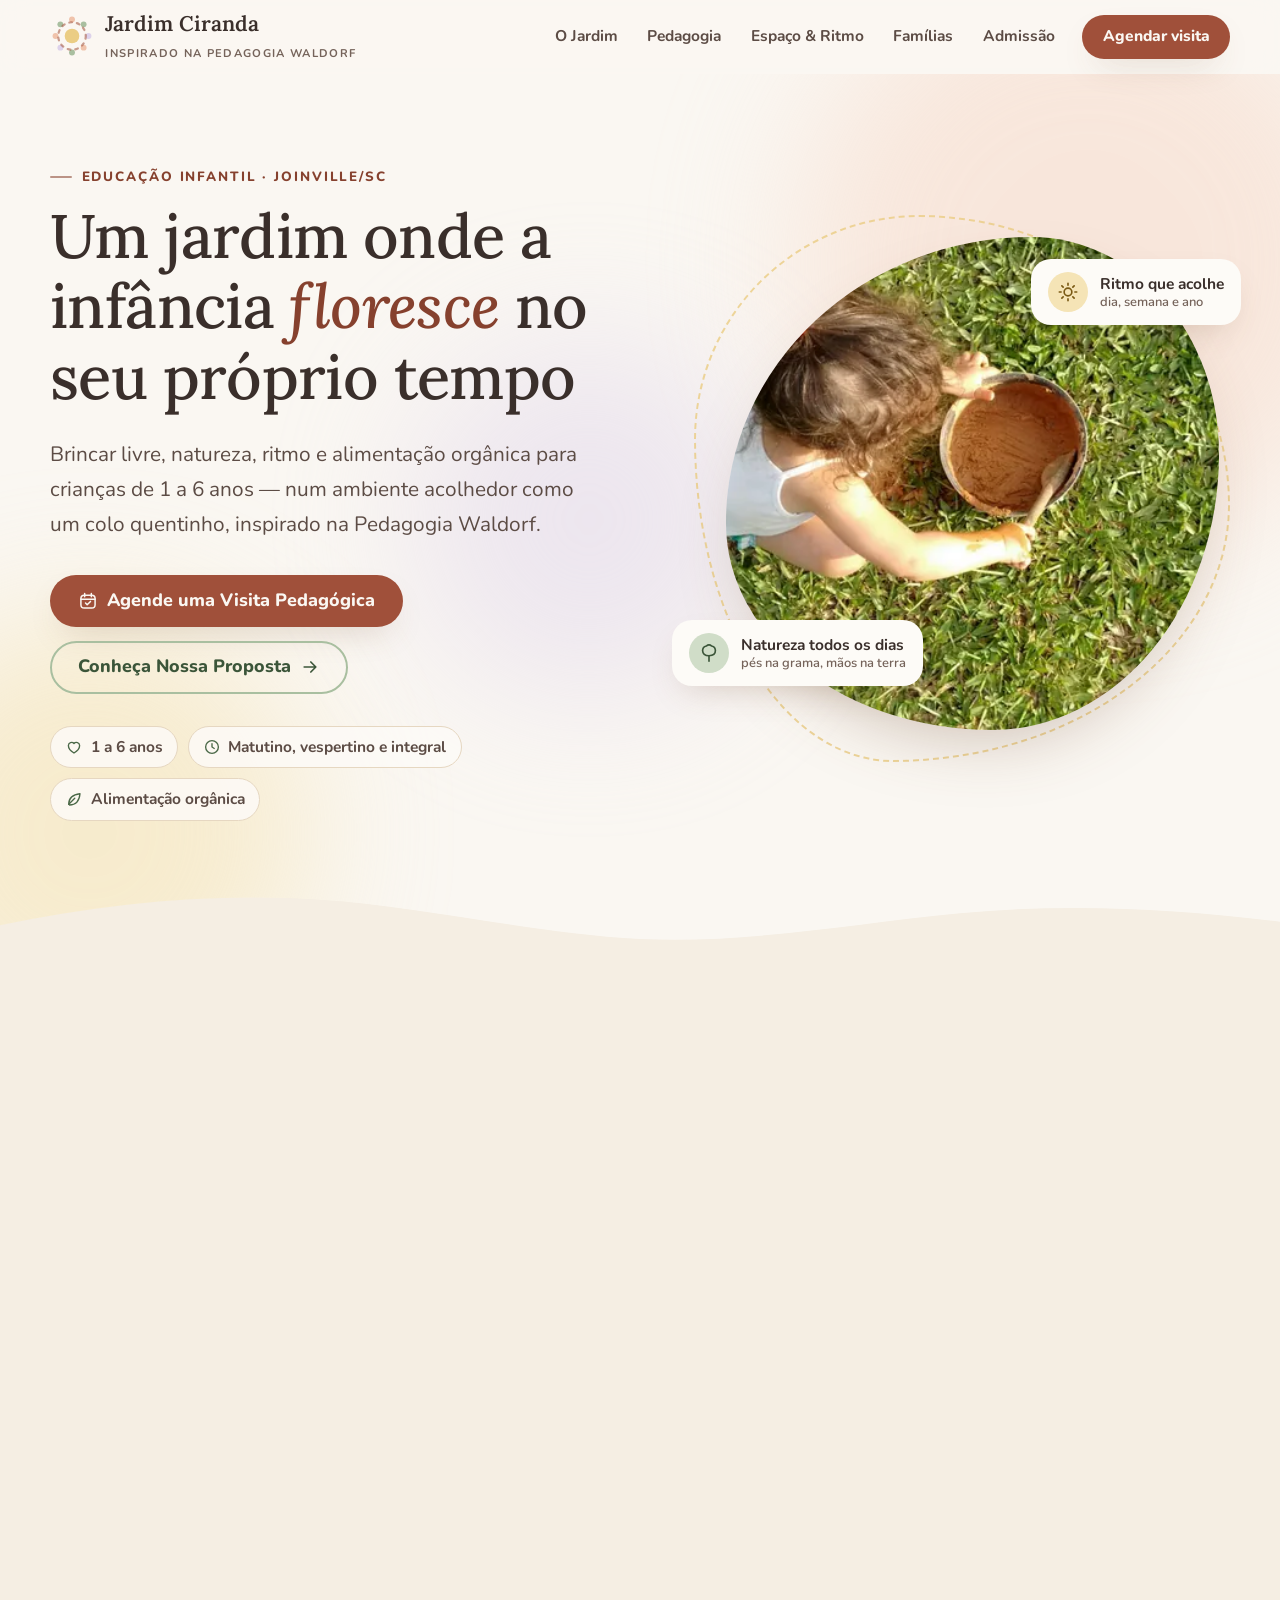
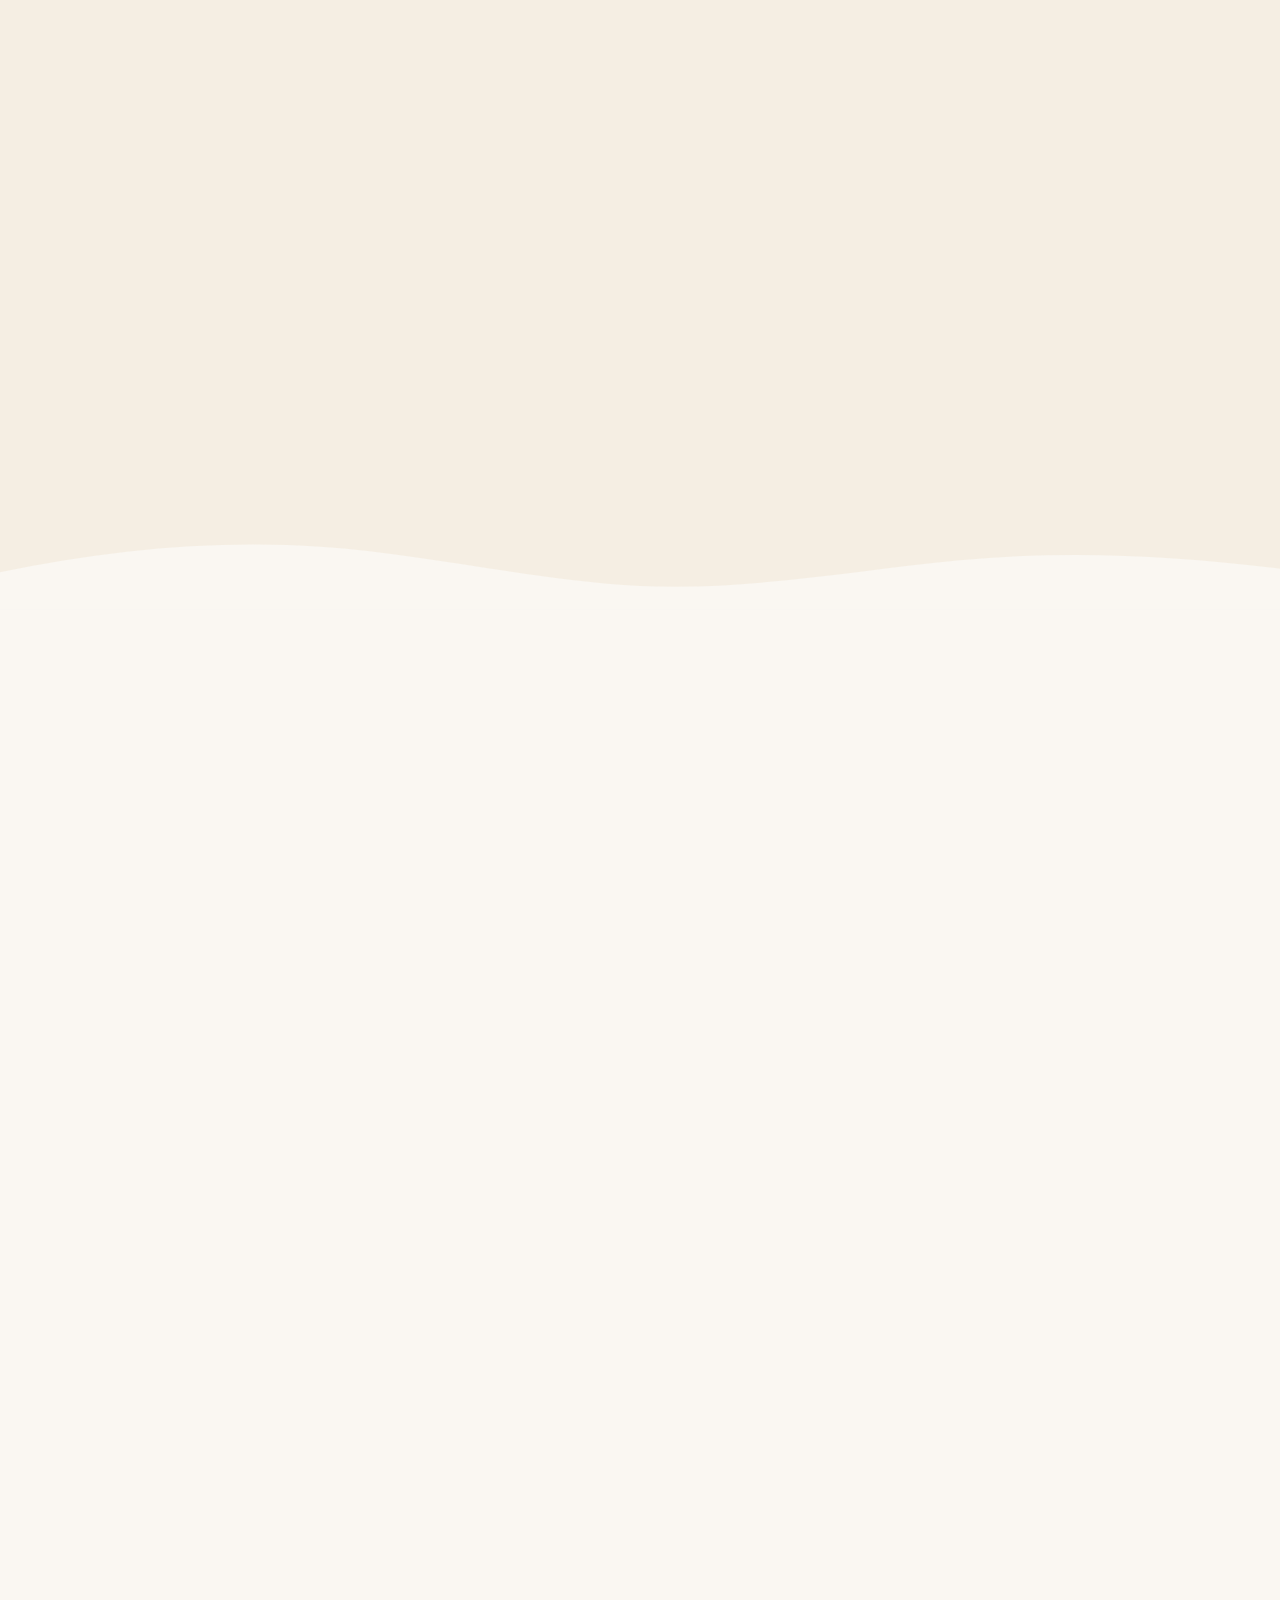
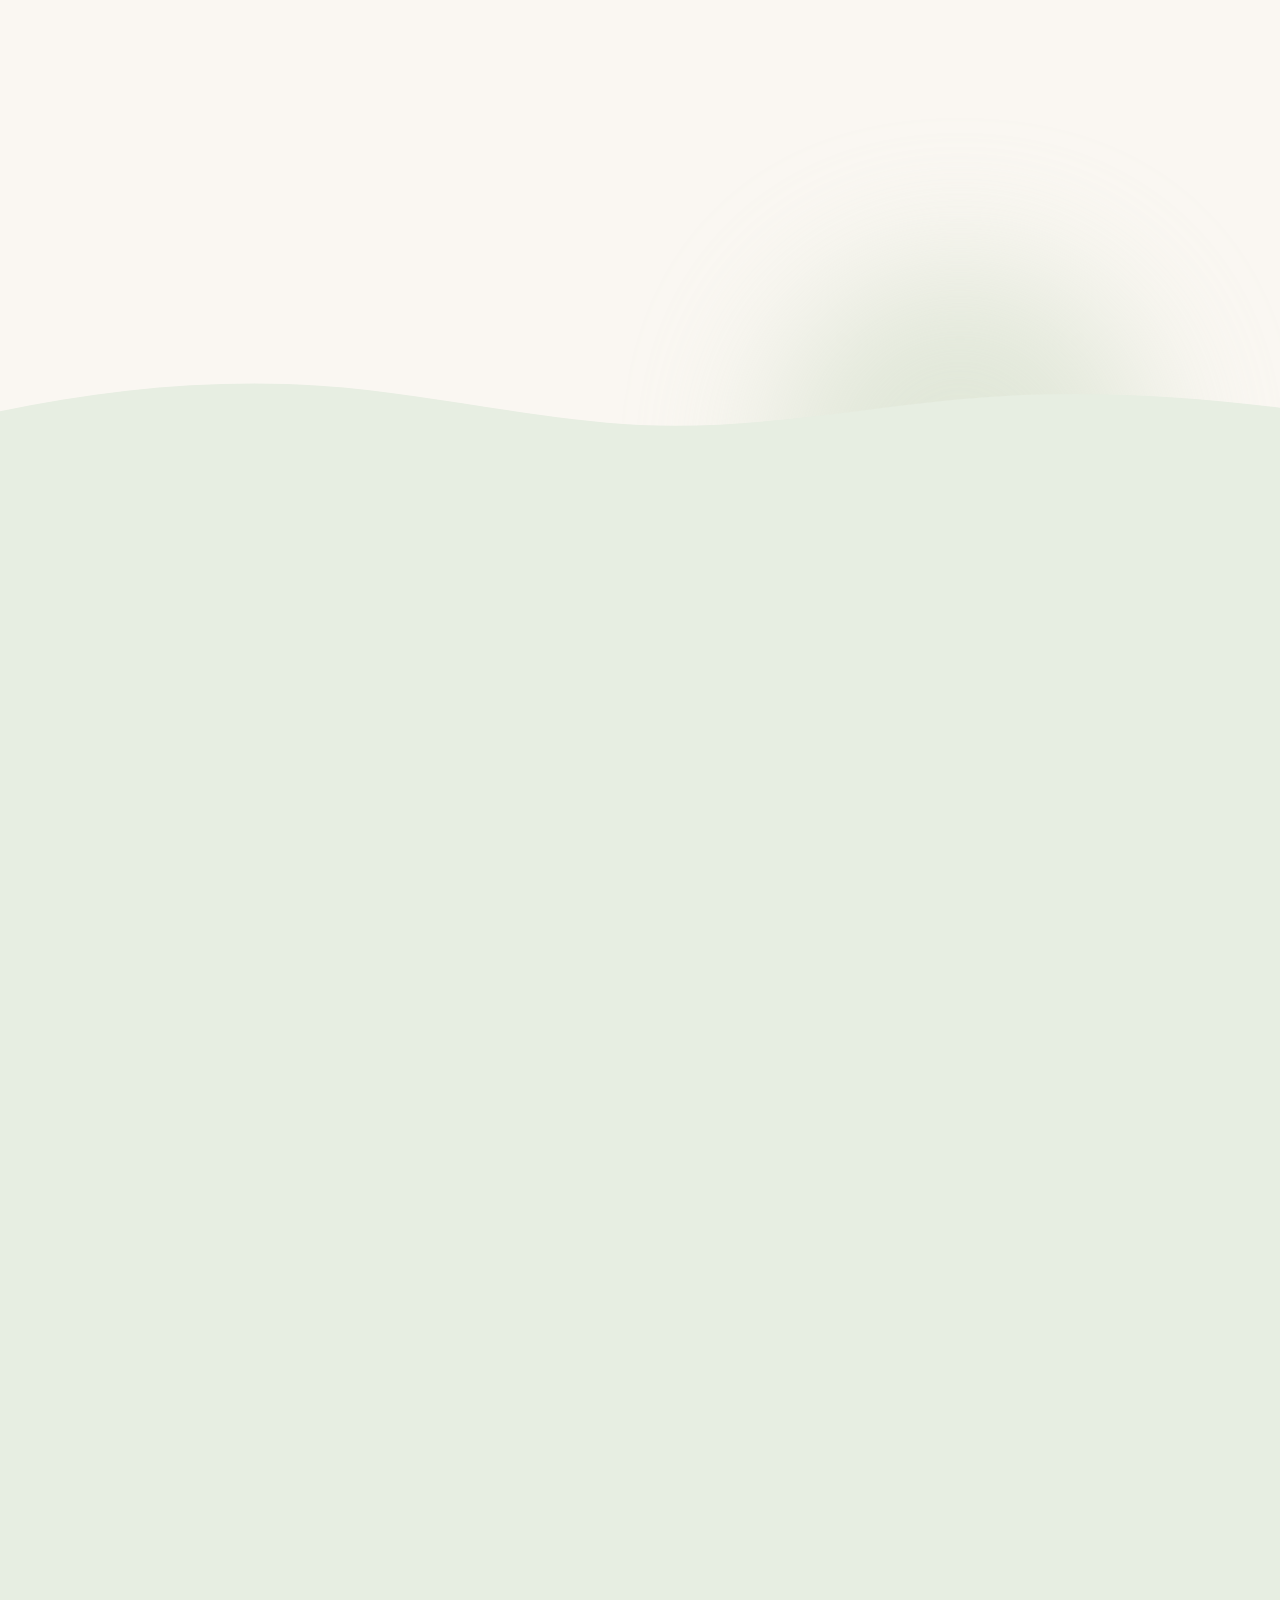
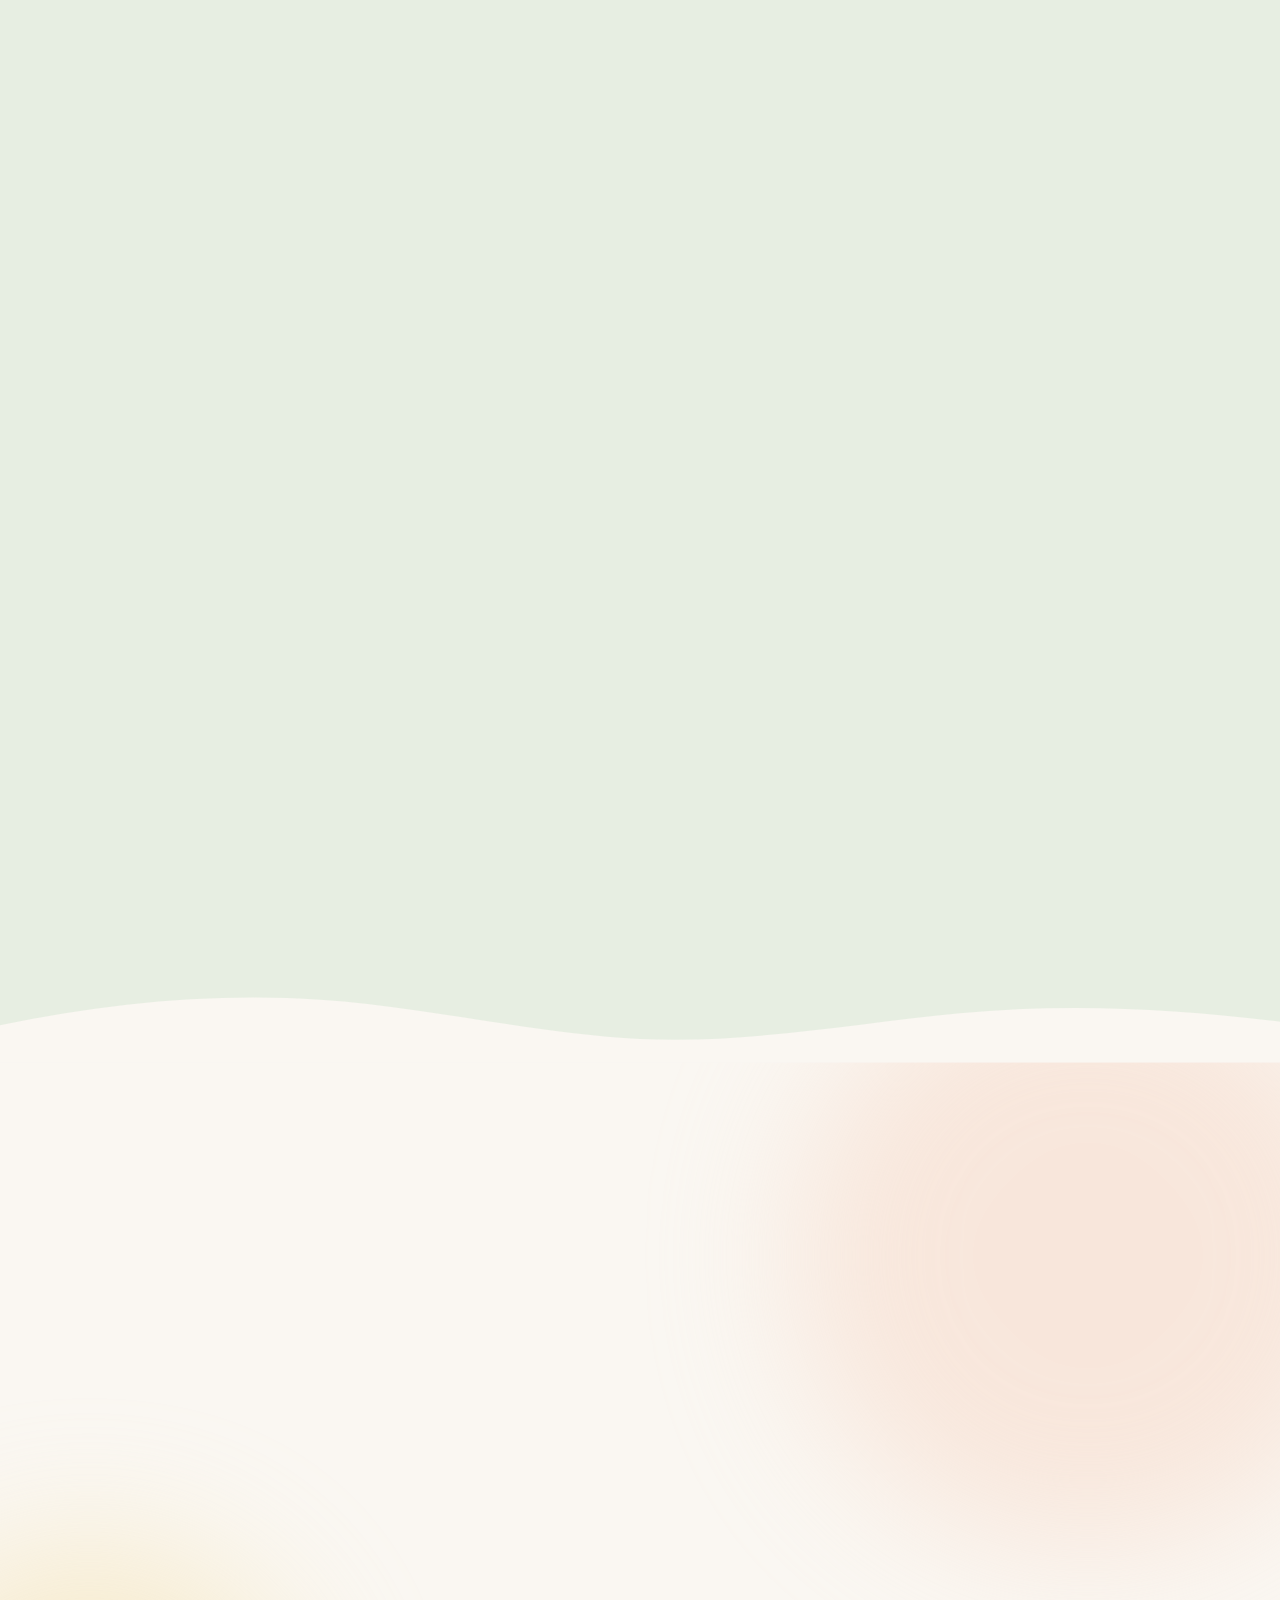
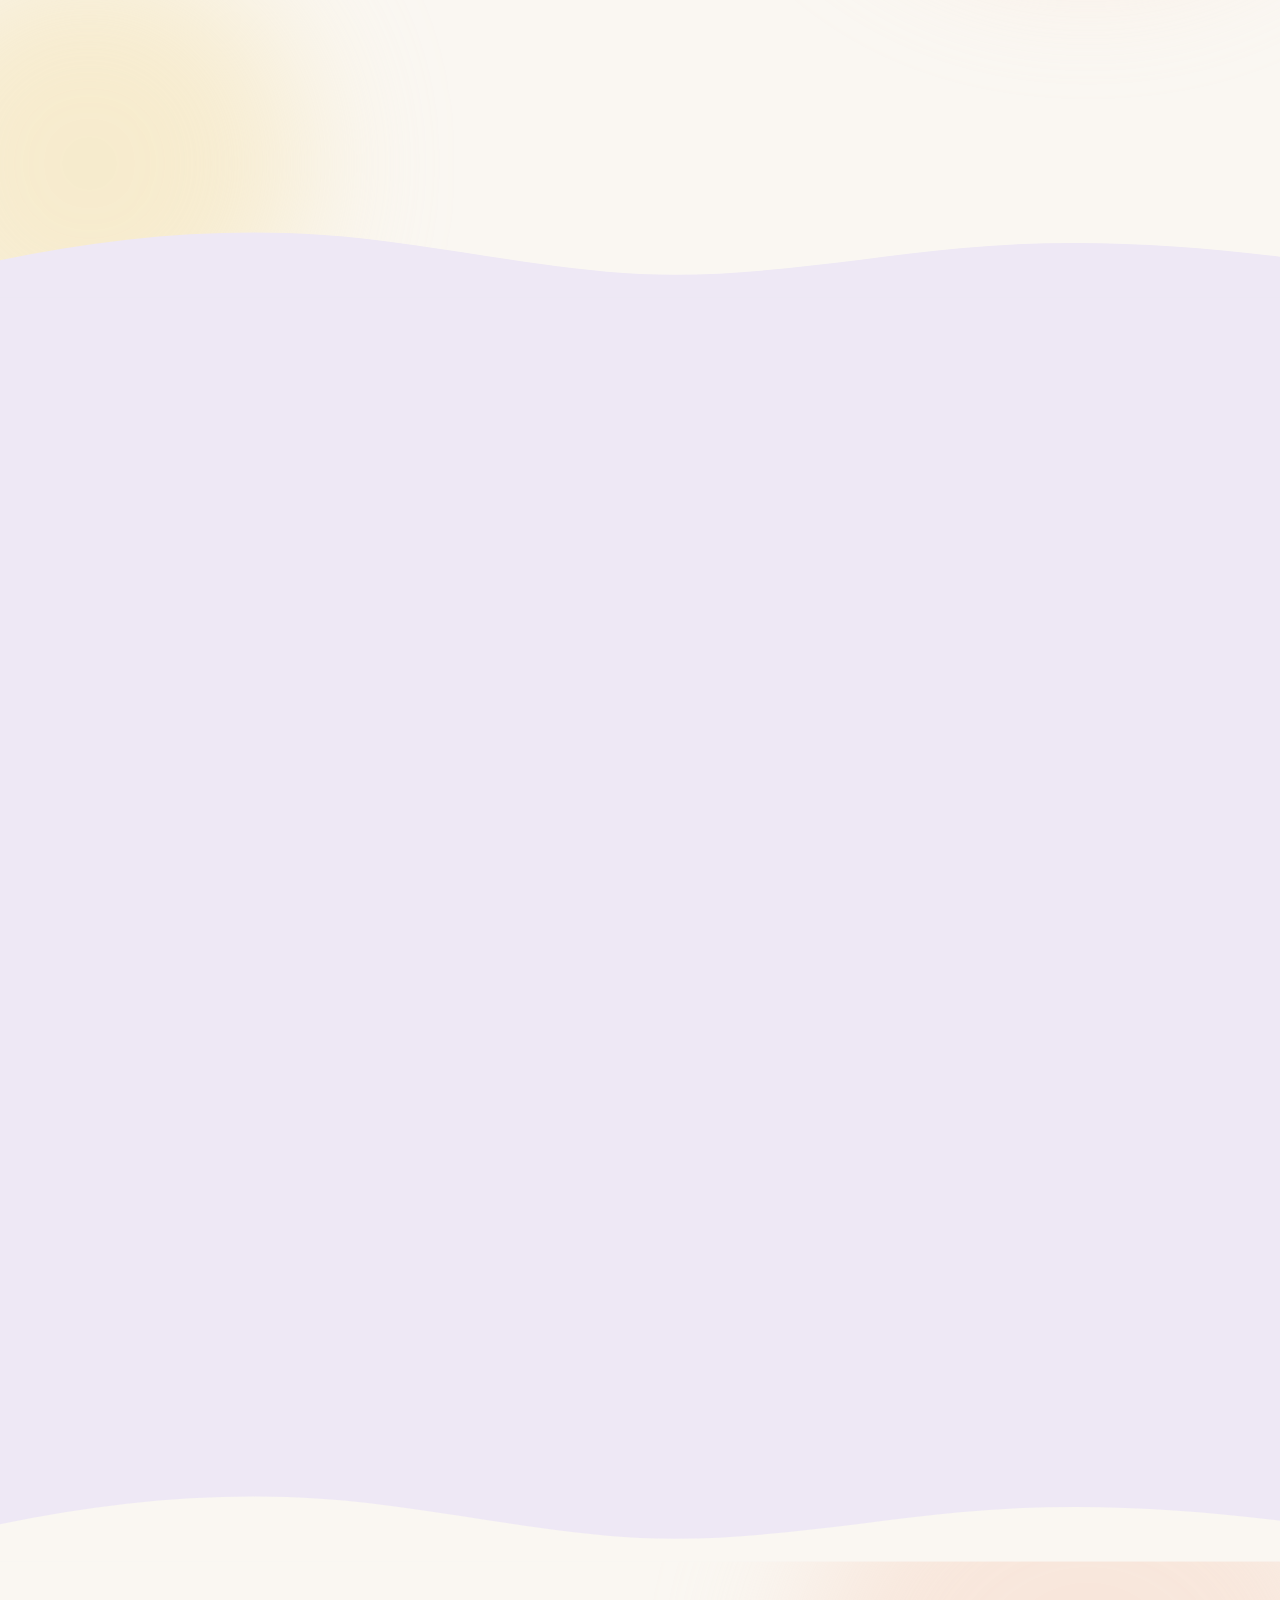
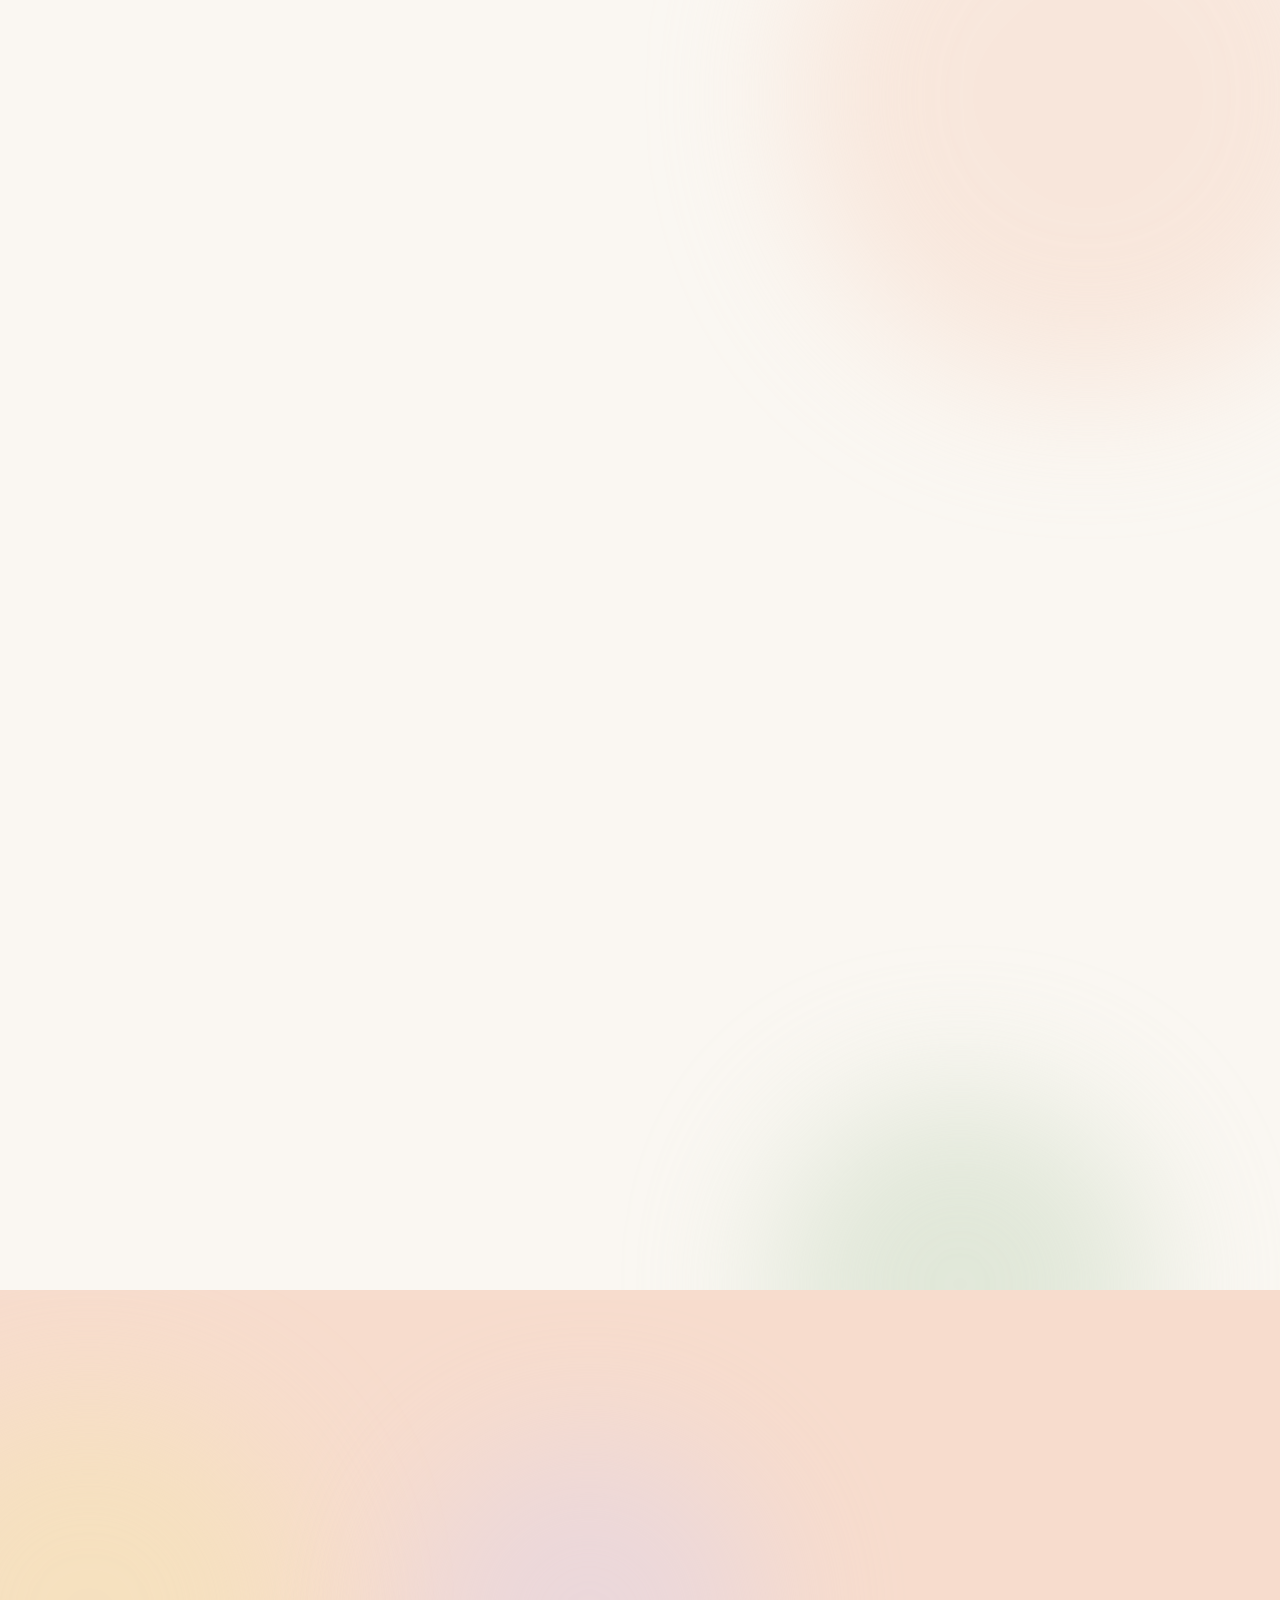
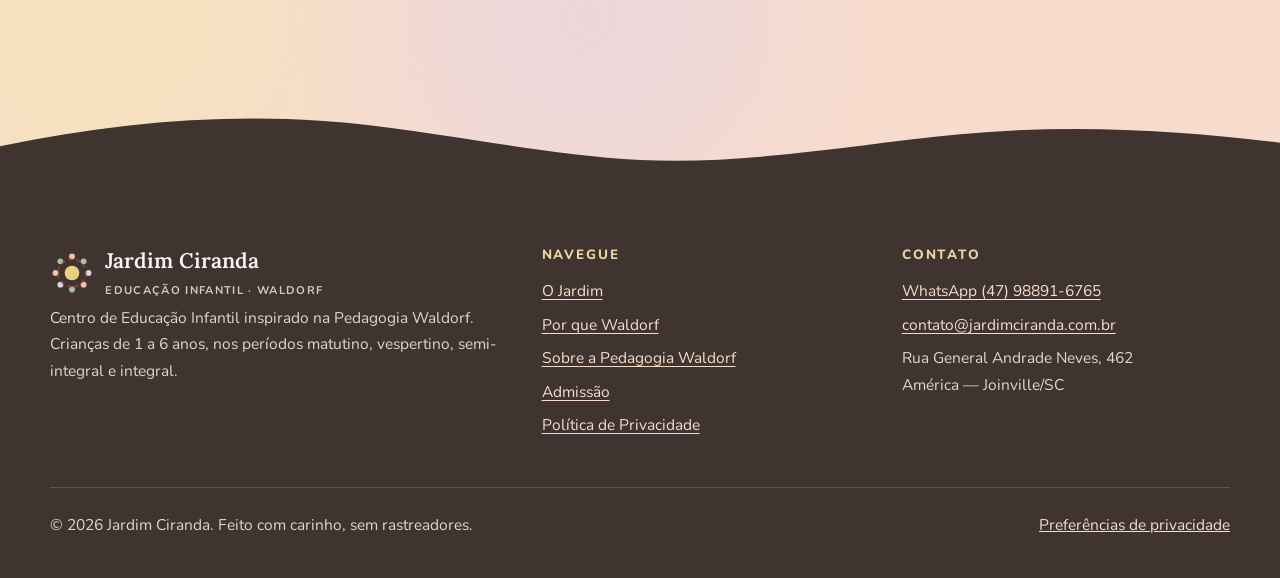
==== index.html @ 9fc32a3a "feat: create website structure, core pages, and assets for Jardim Ciranda" ====
<!doctype html>
<html lang="pt-BR">
<head>
  <meta charset="utf-8">
  <meta name="viewport" content="width=device-width, initial-scale=1">

  <!-- =========================================================
       SEGURANÇA (GitHub Pages não permite cabeçalhos HTTP próprios)
       CSP estrita: nenhum script/estilo inline, nada de terceiros
       exceto os endpoints de formulário e iframes sob demanda.
       ========================================================= -->
  <meta http-equiv="Content-Security-Policy" content="default-src 'self'; script-src 'self'; style-src 'self'; img-src 'self' data:; font-src 'self'; connect-src 'self' https://api.web3forms.com https://formspree.io; frame-src https://www.openstreetmap.org; form-action 'self' https://api.web3forms.com https://formspree.io; base-uri 'self'; object-src 'none'; manifest-src 'self'; worker-src 'none'; upgrade-insecure-requests">
  <meta name="referrer" content="strict-origin-when-cross-origin">

  <!-- =========================== SEO =========================== -->
  <title>Jardim Ciranda | Educação Infantil Waldorf em Joinville/SC</title>
  <meta name="description" content="Jardim de infância inspirado na Pedagogia Waldorf em Joinville/SC. Brincar livre, natureza, ritmo e alimentação orgânica para crianças de 1 a 6 anos. Agende uma visita pedagógica.">
  <link rel="canonical" href="https://jardimciranda.com.br/">
  <link rel="alternate" hreflang="pt-BR" href="https://jardimciranda.com.br/">
  <meta name="robots" content="index, follow, max-image-preview:large">
  <meta name="theme-color" content="#faf7f2">
  <meta name="color-scheme" content="light">
  <meta name="format-detection" content="telephone=no">
  <meta name="geo.region" content="BR-SC">
  <meta name="geo.placename" content="Joinville">
  <meta name="geo.position" content="-26.2799649;-48.8545398">
  <meta name="ICBM" content="-26.2799649, -48.8545398">

  <!-- Open Graph (pré-visualização no WhatsApp, Facebook, Instagram) -->
  <meta property="og:type" content="website">
  <meta property="og:locale" content="pt_BR">
  <meta property="og:site_name" content="Jardim Ciranda">
  <meta property="og:url" content="https://jardimciranda.com.br/">
  <meta property="og:title" content="Jardim Ciranda — Educação Infantil Waldorf em Joinville">
  <meta property="og:description" content="Um jardim onde a infância floresce no seu próprio tempo: brincar livre, natureza, ritmo e alimentação orgânica. Agende uma visita.">
  <meta property="og:image" content="https://jardimciranda.com.br/assets/img/og-jardim-ciranda.jpg">
  <meta property="og:image:secure_url" content="https://jardimciranda.com.br/assets/img/og-jardim-ciranda.jpg">
  <meta property="og:image:type" content="image/jpeg">
  <meta property="og:image:width" content="1200">
  <meta property="og:image:height" content="630">
  <meta property="og:image:alt" content="Criança de costas brincando com terra e colher de pau sobre a grama do Jardim Ciranda">
  <meta name="twitter:card" content="summary_large_image">
  <meta name="twitter:title" content="Jardim Ciranda — Educação Infantil Waldorf em Joinville">
  <meta name="twitter:description" content="Brincar livre, natureza, ritmo e alimentação orgânica para crianças de 1 a 6 anos.">
  <meta name="twitter:image" content="https://jardimciranda.com.br/assets/img/og-jardim-ciranda.jpg">

  <!-- Ícones e manifesto -->
  <link rel="icon" href="assets/img/favicon.svg" type="image/svg+xml">
  <link rel="apple-touch-icon" href="assets/img/apple-touch-icon.png">
  <link rel="manifest" href="site.webmanifest">

  <!-- Performance: fontes e imagem LCP pré-carregadas (mesmo domínio) -->
  <link rel="preload" href="assets/fonts/lora-var.woff2" as="font" type="font/woff2" crossorigin>
  <link rel="preload" href="assets/fonts/nunito-var.woff2" as="font" type="font/woff2" crossorigin>
  <link rel="preload" as="image" type="image/webp"
        imagesrcset="assets/img/jardim-crianca-brincando-terra-640.webp 640w, assets/img/jardim-crianca-brincando-terra-1280.webp 1280w"
        imagesizes="(max-width: 900px) 90vw, 560px" fetchpriority="high">

  <link rel="stylesheet" href="assets/css/styles.css">
  <script src="assets/js/config.js" defer></script>
  <script src="assets/js/main.js" defer></script>
  <script src="assets/js/form.js" defer></script>

  <!-- Dados estruturados (Schema.org) — bloco de dados, não é executado pelo navegador -->
  <script type="application/ld+json">
  {
    "@context": "https://schema.org",
    "@graph": [
      {
        "@type": ["Preschool", "ChildCare"],
        "@id": "https://jardimciranda.com.br/#escola",
        "name": "Jardim Ciranda",
        "alternateName": "Jardim Waldorf Ciranda",
        "description": "Centro de Educação Infantil inspirado na Pedagogia Waldorf para crianças de 1 a 6 anos, com brincar livre, contato com a natureza e alimentação orgânica, inclusiva e integral.",
        "url": "https://jardimciranda.com.br/",
        "logo": "https://jardimciranda.com.br/assets/img/favicon.svg",
        "image": [
          "https://jardimciranda.com.br/assets/img/og-jardim-ciranda.jpg",
          "https://jardimciranda.com.br/assets/img/jardim-crianca-explorando-grama-1280.webp"
        ],
        "telephone": "+55-47-98891-6765",
        "email": "contato@jardimciranda.com.br",
        "address": {
          "@type": "PostalAddress",
          "streetAddress": "Rua General Andrade Neves, 462 - América",
          "addressLocality": "Joinville",
          "addressRegion": "SC",
          "postalCode": "89204-390",
          "addressCountry": "BR"
        },
        "geo": { "@type": "GeoCoordinates", "latitude": -26.2799649, "longitude": -48.8545398 },
        "hasMap": "https://www.openstreetmap.org/?mlat=-26.2799649&mlon=-48.8545398#map=18/-26.2799649/-48.8545398",
        "areaServed": { "@type": "City", "name": "Joinville" },
        "openingHoursSpecification": [{
          "@type": "OpeningHoursSpecification",
          "dayOfWeek": ["Monday", "Tuesday", "Wednesday", "Thursday", "Friday"],
          "opens": "07:30",
          "closes": "18:30"
        }],
        "audience": { "@type": "EducationalAudience", "educationalRole": "student", "audienceType": "Crianças de 1 a 6 anos" },
        "knowsAbout": ["Pedagogia Waldorf", "Antroposofia", "Educação Infantil", "Brincar livre", "Alimentação orgânica"],
        "contactPoint": {
          "@type": "ContactPoint",
          "telephone": "+55-47-98891-6765",
          "contactType": "admissions",
          "availableLanguage": "Portuguese"
        },
        "potentialAction": {
          "@type": "ReserveAction",
          "name": "Agendar visita pedagógica",
          "target": "https://jardimciranda.com.br/#contato"
        }
      },
      {
        "@type": "WebSite",
        "@id": "https://jardimciranda.com.br/#website",
        "url": "https://jardimciranda.com.br/",
        "name": "Jardim Ciranda",
        "inLanguage": "pt-BR",
        "publisher": { "@id": "https://jardimciranda.com.br/#escola" }
      },
      {
        "@type": "FAQPage",
        "mainEntity": [
          { "@type": "Question", "name": "Qual a idade das crianças atendidas?", "acceptedAnswer": { "@type": "Answer", "text": "Acolhemos crianças de 1 a 6 anos, em grupos organizados conforme a fase de desenvolvimento." } },
          { "@type": "Question", "name": "Quais são os horários?", "acceptedAnswer": { "@type": "Answer", "text": "Oferecemos os períodos matutino, vespertino, semi-integral e integral." } },
          { "@type": "Question", "name": "Como é a alimentação?", "acceptedAnswer": { "@type": "Answer", "text": "A alimentação é principalmente orgânica, inclusiva e integral, preparada com carinho e com um cardápio que segue um ritmo semanal." } }
        ]
      }
    ]
  }
  </script>
</head>

<body>
  <a class="skip-link" href="#conteudo">Pular para o conteúdo</a>

  <!-- Sprite de ícones (SVG inline é permitido pela CSP) -->
  <svg xmlns="http://www.w3.org/2000/svg" class="sr-only" aria-hidden="true" focusable="false">
    <symbol id="i-logo" viewBox="0 0 48 48">
      <circle cx="24" cy="24" r="8" fill="#ebcd84"/>
      <g fill="none" stroke-width="2.4" stroke-linecap="round">
        <circle cx="24" cy="6" r="3.2" fill="#f0c3ab" stroke="none"/>
        <circle cx="36.7" cy="11.3" r="3.2" fill="#a9bfa0" stroke="none"/>
        <circle cx="42" cy="24" r="3.2" fill="#ddd2eb" stroke="none"/>
        <circle cx="36.7" cy="36.7" r="3.2" fill="#f0c3ab" stroke="none"/>
        <circle cx="24" cy="42" r="3.2" fill="#a9bfa0" stroke="none"/>
        <circle cx="11.3" cy="36.7" r="3.2" fill="#ddd2eb" stroke="none"/>
        <circle cx="6" cy="24" r="3.2" fill="#f0c3ab" stroke="none"/>
        <circle cx="11.3" cy="11.3" r="3.2" fill="#a9bfa0" stroke="none"/>
        <circle cx="24" cy="24" r="15" stroke="#a0503a" stroke-dasharray="3 5.4" opacity=".55"/>
      </g>
    </symbol>
    <symbol id="i-whatsapp" viewBox="0 0 24 24"><path fill="currentColor" d="M12.04 2a9.9 9.9 0 0 0-8.5 15l-1.4 5.1 5.2-1.4A9.9 9.9 0 1 0 12.04 2Zm0 18.1a8.2 8.2 0 0 1-4.2-1.2l-.3-.2-3.1.8.8-3-.2-.3a8.2 8.2 0 1 1 7 3.9Zm4.5-6.1c-.2-.1-1.5-.7-1.7-.8-.2-.1-.4-.1-.6.1l-.8 1c-.1.2-.3.2-.5.1a6.7 6.7 0 0 1-3.3-2.9c-.3-.4.3-.4.7-1.3.1-.2 0-.3 0-.4l-.8-1.8c-.2-.5-.4-.4-.6-.4h-.5a1 1 0 0 0-.7.3 3 3 0 0 0-.9 2.2 5.2 5.2 0 0 0 1.1 2.7 11.8 11.8 0 0 0 4.5 4c1.7.7 2.3.8 3.2.6a2.7 2.7 0 0 0 1.8-1.2 2.2 2.2 0 0 0 .1-1.3c0-.1-.2-.2-.5-.3Z"/></symbol>
    <symbol id="i-calendar" viewBox="0 0 24 24" fill="none" stroke="currentColor" stroke-width="1.8" stroke-linecap="round" stroke-linejoin="round"><rect x="3.5" y="5" width="17" height="15.5" rx="4"/><path d="M8 3v4M16 3v4M3.5 10h17M9 14.5l2 2 4-4"/></symbol>
    <symbol id="i-leaf" viewBox="0 0 24 24" fill="none" stroke="currentColor" stroke-width="1.8" stroke-linecap="round" stroke-linejoin="round"><path d="M5 19c0-8 5-13 15-14-1 10-6 15-14 15"/><path d="M5 19 13 11"/></symbol>
    <symbol id="i-sun" viewBox="0 0 24 24" fill="none" stroke="currentColor" stroke-width="1.8" stroke-linecap="round"><circle cx="12" cy="12" r="4.2"/><path d="M12 2.5v2M12 19.5v2M2.5 12h2M19.5 12h2M5.3 5.3l1.4 1.4M17.3 17.3l1.4 1.4M5.3 18.7l1.4-1.4M17.3 6.7l1.4-1.4"/></symbol>
    <symbol id="i-rhythm" viewBox="0 0 24 24" fill="none" stroke="currentColor" stroke-width="1.8" stroke-linecap="round"><path d="M2.5 12c2.4-6 4.8-6 7.1 0s4.8 6 7.2 0 3.6-3 4.7-1.5"/></symbol>
    <symbol id="i-play" viewBox="0 0 24 24" fill="none" stroke="currentColor" stroke-width="1.8" stroke-linecap="round" stroke-linejoin="round"><path d="M4 20h16M6 20V10l6-5 6 5v10"/><rect x="10" y="13" width="4" height="7" rx="1"/></symbol>
    <symbol id="i-tree" viewBox="0 0 24 24" fill="none" stroke="currentColor" stroke-width="1.8" stroke-linecap="round" stroke-linejoin="round"><path d="M12 21v-6"/><path d="M12 15c-4.5 0-7-2.4-7-5.6A5.3 5.3 0 0 1 9 4.4a4.6 4.6 0 0 1 6 0 5.3 5.3 0 0 1 4 5c0 3.2-2.5 5.6-7 5.6Z"/></symbol>
    <symbol id="i-bread" viewBox="0 0 24 24" fill="none" stroke="currentColor" stroke-width="1.8" stroke-linecap="round" stroke-linejoin="round"><path d="M5 11a4 4 0 0 1 1-7.5C8 3 10 4 12 4s4-1 6-.5A4 4 0 0 1 19 11v8a1.5 1.5 0 0 1-1.5 1.5h-11A1.5 1.5 0 0 1 5 19Z"/><path d="M9 9l1.5 1.5M13 8l1.5 1.5"/></symbol>
    <symbol id="i-heart" viewBox="0 0 24 24" fill="none" stroke="currentColor" stroke-width="1.8" stroke-linecap="round" stroke-linejoin="round"><path d="M12 20s-7.5-4.4-7.5-10A4.3 4.3 0 0 1 12 7.4 4.3 4.3 0 0 1 19.5 10c0 5.6-7.5 10-7.5 10Z"/></symbol>
    <symbol id="i-family" viewBox="0 0 24 24" fill="none" stroke="currentColor" stroke-width="1.8" stroke-linecap="round" stroke-linejoin="round"><circle cx="7" cy="6" r="2.3"/><circle cx="17" cy="6" r="2.3"/><circle cx="12" cy="12.5" r="1.8"/><path d="M3.5 20v-5a3.5 3.5 0 0 1 7 0M13.5 15a3.5 3.5 0 0 1 7 0v5M9.5 20v-2a2.5 2.5 0 0 1 5 0v2"/></symbol>
    <symbol id="i-pin" viewBox="0 0 24 24" fill="none" stroke="currentColor" stroke-width="1.8" stroke-linecap="round" stroke-linejoin="round"><path d="M12 21s-7-6.1-7-11.5a7 7 0 0 1 14 0C19 14.9 12 21 12 21Z"/><circle cx="12" cy="9.5" r="2.5"/></symbol>
    <symbol id="i-mail" viewBox="0 0 24 24" fill="none" stroke="currentColor" stroke-width="1.8" stroke-linecap="round" stroke-linejoin="round"><rect x="3" y="5" width="18" height="14" rx="3.5"/><path d="m4 7 8 6 8-6"/></symbol>
    <symbol id="i-clock" viewBox="0 0 24 24" fill="none" stroke="currentColor" stroke-width="1.8" stroke-linecap="round"><circle cx="12" cy="12" r="8.5"/><path d="M12 7.5V12l3 2"/></symbol>
    <symbol id="i-shield" viewBox="0 0 24 24" fill="none" stroke="currentColor" stroke-width="1.8" stroke-linecap="round" stroke-linejoin="round"><path d="M12 3 5 6v5.5c0 4.4 3 8 7 9.5 4-1.5 7-5.1 7-9.5V6Z"/><path d="m9 12 2 2 4-4"/></symbol>
    <symbol id="i-star" viewBox="0 0 24 24"><path fill="currentColor" d="m12 3 2.7 5.6 6.1.9-4.4 4.3 1 6.1L12 17l-5.4 2.9 1-6.1-4.4-4.3 6.1-.9Z"/></symbol>
    <symbol id="i-arrow" viewBox="0 0 24 24" fill="none" stroke="currentColor" stroke-width="2" stroke-linecap="round" stroke-linejoin="round"><path d="M5 12h14M13 6l6 6-6 6"/></symbol>
    <symbol id="i-wave" viewBox="0 0 1440 90" preserveAspectRatio="none"><path d="M0 46c120-26 240-38 360-30s240 40 360 46 240-18 360-30 240-6 360 10V90H0Z"/></symbol>
  </svg>

  <!-- ============================ CABEÇALHO ============================ -->
  <header class="site-header" id="topo">
    <div class="container">
      <a class="brand" href="./" aria-label="Jardim Ciranda — página inicial">
        <svg aria-hidden="true"><use href="#i-logo"/></svg>
        <span>
          <span class="brand__name">Jardim Ciranda</span>
          <span class="brand__tag">Inspirado na Pedagogia Waldorf</span>
        </span>
      </a>

      <button class="nav-toggle" type="button" aria-expanded="false" aria-controls="menu-principal" aria-label="Abrir menu">
        <span></span>
      </button>

      <nav class="nav" id="menu-principal" aria-label="Menu principal">
        <ul class="nav__list" role="list">
          <li><a href="#sobre">O Jardim</a></li>
          <li><a href="#pedagogia">Pedagogia</a></li>
          <li><a href="#espaco">Espaço &amp; Ritmo</a></li>
          <li><a href="#familias">Famílias</a></li>
          <li><a href="#admissao">Admissão</a></li>
        </ul>
        <a class="btn btn--sm" href="#contato">Agendar visita</a>
      </nav>
    </div>
  </header>

  <main id="conteudo" tabindex="-1">

    <!-- ============================ 1. HERO ============================ -->
    <section class="hero" aria-labelledby="hero-titulo">
      <div class="lazur" aria-hidden="true"><span class="l1"></span><span class="l2"></span><span class="l3"></span></div>

      <div class="container hero__grid">
        <div>
          <p class="eyebrow">Educação Infantil · Joinville/SC</p>
          <h1 id="hero-titulo">Um jardim onde a infância <em>floresce</em> no seu próprio tempo</h1>
          <p class="hero__lead">
            Brincar livre, natureza, ritmo e alimentação orgânica para crianças de 1 a 6 anos —
            num ambiente acolhedor como um colo quentinho, inspirado na Pedagogia Waldorf.
          </p>
          <div class="hero__ctas">
            <a class="btn" href="#contato" id="cta-hero-visita">
              <svg aria-hidden="true"><use href="#i-calendar"/></svg>
              Agende uma Visita Pedagógica
            </a>
            <a class="btn btn--ghost" href="#pedagogia" id="cta-hero-proposta">
              Conheça Nossa Proposta
              <svg aria-hidden="true"><use href="#i-arrow"/></svg>
            </a>
          </div>
          <ul class="hero__chips" role="list">
            <li class="chip"><svg aria-hidden="true"><use href="#i-heart"/></svg>1 a 6 anos</li>
            <li class="chip"><svg aria-hidden="true"><use href="#i-clock"/></svg>Matutino, vespertino e integral</li>
            <li class="chip"><svg aria-hidden="true"><use href="#i-leaf"/></svg>Alimentação orgânica</li>
          </ul>
        </div>

        <div class="hero__media">
          <span class="hero__ring" aria-hidden="true"></span>
          <div class="hero__blob">
            <!-- Imagem original do site (criança de costas, sem rosto) — LCP: sem lazy-loading -->
            <img
              src="assets/img/jardim-crianca-brincando-terra-1280.webp"
              srcset="assets/img/jardim-crianca-brincando-terra-640.webp 640w, assets/img/jardim-crianca-brincando-terra-1280.webp 1280w"
              sizes="(max-width: 900px) 90vw, 560px"
              width="1280" height="806"
              alt="Vista de cima de uma criança, de costas, mexendo terra numa panela com colher de pau sobre a grama"
              fetchpriority="high" decoding="async">
          </div>
          <div class="hero__card hero__card--a" aria-hidden="true">
            <span class="dot"><svg><use href="#i-tree"/></svg></span>
            <span>Natureza todos os dias<small>pés na grama, mãos na terra</small></span>
          </div>
          <div class="hero__card hero__card--b" aria-hidden="true">
            <span class="dot"><svg><use href="#i-sun"/></svg></span>
            <span>Ritmo que acolhe<small>dia, semana e ano</small></span>
          </div>
        </div>
      </div>

      <svg class="wave wave--bottom wave--to-alt" aria-hidden="true" viewBox="0 0 1440 90" preserveAspectRatio="none"><use href="#i-wave"/></svg>
    </section>

    <!-- ============================ MANIFESTO / SOBRE ============================ -->
    <section class="section section--alt" id="sobre" aria-labelledby="sobre-titulo">
      <div class="container manifesto">
        <div class="manifesto__media reveal">
          <img
            src="assets/img/jardim-crianca-explorando-grama-1280.webp"
            srcset="assets/img/jardim-crianca-explorando-grama-640.webp 640w, assets/img/jardim-crianca-explorando-grama-1280.webp 1280w"
            sizes="(max-width: 860px) 92vw, 480px"
            width="1280" height="960"
            alt="Criança descalça, com o rosto voltado para baixo, apoiando as mãos numa tábua de madeira inclinada sobre a grama ensolarada"
            loading="lazy" decoding="async">
          <span class="stamp" aria-hidden="true">Aqui é assim!</span>
        </div>

        <div class="manifesto__text reveal d1">
          <p class="eyebrow">O Jardim Ciranda</p>
          <h2 id="sobre-titulo">Imagine…</h2>
          <p>
            …um Jardim de Infância daqueles que traz o cheiro da flor e da terra, da brisa do vento e do calor do sol,
            da música de roda e do aconchego. Que segue o ritmo tranquilo da vida, que permite o sono que restabelece
            e a alimentação que revigora.
          </p>
          <p>
            Um Jardim com colo quentinho que acolhe, que conta uma história e deixa a criança brincar. Onde a criança
            sente-se em casa, com brinquedos feitos com o carinho das mãos e em materiais naturais.
          </p>
          <p class="highlight">Aqui tudo vibra em alegria, respira brincar livre e se envolve na Natureza.</p>
          <p>
            Fundado para trazer às crianças de Joinville uma educação inspirada na Pedagogia Waldorf, o Jardim Ciranda
            existe para contribuir com a formação de seres humanos livres. E os pais? Participam ativamente,
            trazendo o exemplo do cuidado e do trabalho comunitário — fazendo do nosso jardim um lugar ainda mais vivo.
          </p>
          <figure class="quote">
            <blockquote>
              <p>“A nossa mais elevada tarefa deve ser a de formar seres humanos livres que sejam capazes de, por si mesmos, encontrar propósito e direção para suas vidas.”</p>
            </blockquote>
            <figcaption><cite>— Rudolf Steiner</cite></figcaption>
          </figure>
        </div>
      </div>
      <svg class="wave wave--bottom wave--to-cream" aria-hidden="true" viewBox="0 0 1440 90" preserveAspectRatio="none"><use href="#i-wave"/></svg>
    </section>

    <!-- ============================ 2. POR QUE WALDORF ============================ -->
    <section class="section" id="pedagogia" aria-labelledby="pedagogia-titulo">
      <div class="lazur" aria-hidden="true"><span class="l4"></span></div>
      <div class="container">
        <header class="section-head reveal">
          <p class="eyebrow">Por que a Pedagogia Waldorf</p>
          <h2 id="pedagogia-titulo">Uma infância inteira, vivida com <em>presença</em></h2>
          <p>
            No primeiro setênio (0 a 7 anos), a criança aprende pela imitação, pelo movimento e pelos sentidos.
            Por isso cuidamos do ambiente, do ritmo e do exemplo — e não da antecipação de conteúdos.
          </p>
        </header>

        <ul class="pillars" role="list">
          <li class="pillar tint-ochre reveal">
            <span class="pillar__icon" aria-hidden="true"><svg><use href="#i-rhythm"/></svg></span>
            <h3>Ritmo que dá segurança</h3>
            <p>A alternância entre concentração e expansão — o “inspirar e expirar” do dia — traz previsibilidade, calma e confiança para a criança.</p>
          </li>
          <li class="pillar tint-peach reveal d1">
            <span class="pillar__icon" aria-hidden="true"><svg><use href="#i-play"/></svg></span>
            <h3>Brincar livre</h3>
            <p>Brinquedos simples e naturais, muitos feitos à mão, convidam a fantasia a dar o “acabamento” — a imaginação é a grande professora.</p>
          </li>
          <li class="pillar tint-sage reveal d2">
            <span class="pillar__icon" aria-hidden="true"><svg><use href="#i-tree"/></svg></span>
            <h3>Natureza todos os dias</h3>
            <p>Explorar, correr, subir, balançar, pisar na grama e mexer na terra: o corpo saudável é a base de um pensar vivo e ativo.</p>
          </li>
          <li class="pillar tint-rose reveal">
            <span class="pillar__icon" aria-hidden="true"><svg><use href="#i-bread"/></svg></span>
            <h3>Alimentação que revigora</h3>
            <p>Comida principalmente orgânica, inclusiva e integral, com cereais, frutas, legumes e mel — preparada com as crianças, num cardápio com ritmo semanal.</p>
          </li>
          <li class="pillar tint-lavender reveal d1">
            <span class="pillar__icon" aria-hidden="true"><svg><use href="#i-heart"/></svg></span>
            <h3>Respeito ao tempo da infância</h3>
            <p>Sem aceleração nem ensino formal precoce. Cada conquista — andar, falar, pensar — é vivida plenamente, com qualidade acima de quantidade.</p>
          </li>
          <li class="pillar tint-sky reveal d2">
            <span class="pillar__icon" aria-hidden="true"><svg><use href="#i-family"/></svg></span>
            <h3>Escola e família juntas</h3>
            <p>Encontros, festas, mutirões e grupos de estudo: os pais participam ativamente e caminham conosco na educação de seus filhos.</p>
          </li>
        </ul>

        <div class="cta-inline reveal">
          <p>Quer sentir esse ambiente de perto?</p>
          <a class="btn" href="#contato" id="cta-pedagogia-visita">
            <svg aria-hidden="true"><use href="#i-calendar"/></svg>
            Agende uma Visita Pedagógica
          </a>
          <p class="note"><a href="pedagogia-waldorf/">Leia mais sobre a Pedagogia Waldorf e Rudolf Steiner →</a></p>
        </div>
      </div>
      <svg class="wave wave--bottom wave--to-sage" aria-hidden="true" viewBox="0 0 1440 90" preserveAspectRatio="none"><use href="#i-wave"/></svg>
    </section>

    <!-- ============================ 3. ESPAÇO & RITMO ============================ -->
    <section class="section section--sage" id="espaco" aria-labelledby="espaco-titulo">
      <div class="container">
        <header class="section-head reveal">
          <p class="eyebrow">Nosso espaço e rotina</p>
          <h2 id="espaco-titulo">Um lugar pensado para os <em>sentidos</em></h2>
          <p>Cada objeto tem seu valor e seu lugar. Materiais naturais, cores suaves e muito verde: um prolongamento do lar.</p>
        </header>

        <!-- Galeria: imagens originais do site + novas imagens sem rostos (mãos, costas, materiais) -->
        <div class="gallery">
          <figure class="tall wide reveal">
            <img src="assets/img/caminho-no-jardim-1280.webp"
                 srcset="assets/img/caminho-no-jardim-640.webp 640w, assets/img/caminho-no-jardim-1280.webp 1280w"
                 sizes="(max-width: 860px) 92vw, 580px" width="1280" height="714"
                 alt="Três crianças de costas, de mãos dadas, caminhando descalças por uma trilha de grama em direção a uma grande mangueira ao entardecer"
                 loading="lazy" decoding="async">
            <figcaption>O jardim e as árvores frutíferas</figcaption>
          </figure>
          <figure class="reveal d1">
            <img src="assets/img/brinquedos-naturais-640.webp"
                 srcset="assets/img/brinquedos-naturais-640.webp 640w, assets/img/brinquedos-naturais-1280.webp 1200w"
                 sizes="(max-width: 860px) 46vw, 280px" width="1200" height="896"
                 alt="Sala com brinquedos de madeira natural, arco-íris de madeira, sedas coloridas, cesto de bolas de lã e boneca Waldorf de pano"
                 loading="lazy" decoding="async">
            <figcaption>Sala de brincar</figcaption>
          </figure>
          <figure class="tall reveal d2">
            <img src="assets/img/horta-colheita-640.webp"
                 srcset="assets/img/horta-colheita-640.webp 640w, assets/img/horta-colheita-1280.webp 1200w"
                 sizes="(max-width: 860px) 46vw, 280px" width="1200" height="896"
                 alt="Mãos pequenas sujas de terra segurando cenouras e alface recém-colhidas na horta"
                 loading="lazy" decoding="async">
            <figcaption>Horta</figcaption>
          </figure>
          <figure class="reveal d1">
            <img src="assets/img/mesa-da-epoca-640.webp"
                 srcset="assets/img/mesa-da-epoca-640.webp 640w, assets/img/mesa-da-epoca-1280.webp 1200w"
                 sizes="(max-width: 860px) 46vw, 280px" width="1200" height="896"
                 alt="Mesa da época com sedas em tons pêssego e sálvia, pinhas, folhas de outono, pedras, vela de cera e gnomos de feltro"
                 loading="lazy" decoding="async">
            <figcaption>Mesa da época</figcaption>
          </figure>
          <figure class="wide reveal">
            <img src="assets/img/maos-amassando-pao-640.webp"
                 srcset="assets/img/maos-amassando-pao-640.webp 640w, assets/img/maos-amassando-pao-1280.webp 1200w"
                 sizes="(max-width: 860px) 92vw, 580px" width="1200" height="700"
                 alt="Mãos de criança amassando pão integral sobre mesa de madeira polvilhada de farinha"
                 loading="lazy" decoding="async">
            <figcaption>Cozinha: o pão de cada semana</figcaption>
          </figure>
          <figure class="reveal d1">
            <img src="assets/img/jardim-familias-plantando-640.webp"
                 srcset="assets/img/jardim-familias-plantando-640.webp 640w, assets/img/jardim-familias-plantando-1280.webp 1280w"
                 sizes="(max-width: 860px) 46vw, 280px" width="1280" height="851"
                 alt="Pais, em mutirão, plantando uma muda de árvore no jardim da escola com as mãos na terra"
                 loading="lazy" decoding="async">
            <figcaption>Mutirão das famílias</figcaption>
          </figure>
          <figure class="reveal d2">
            <img src="assets/img/maos-tecendo-la-640.webp"
                 srcset="assets/img/maos-tecendo-la-640.webp 640w, assets/img/maos-tecendo-la-1280.webp 1200w"
                 sizes="(max-width: 860px) 46vw, 280px" width="1200" height="896"
                 alt="Mãos de criança tricotando com os dedos fios de lã natural creme e rosa, ao lado de um cesto de novelos"
                 loading="lazy" decoding="async">
            <figcaption>Trabalhos manuais</figcaption>
          </figure>
        </div>

        <div class="rhythm">
          <div class="reveal">
            <h3><svg aria-hidden="true"><use href="#i-sun"/></svg>Um dia no Jardim</h3>
            <p class="rhythm__intro">O dia respira como uma canção: momentos de expansão alternam com momentos de recolhimento.</p>
            <ol class="timeline">
              <li><strong>Acolhida</strong><span>Chegada tranquila, com cantigas e o abraço de quem espera.</span></li>
              <li><strong>Brincar livre</strong><span>Dentro e fora da sala, com materiais naturais e muita imaginação.</span></li>
              <li><strong>Roda rítmica</strong><span>Cirandas, versos e gestos inspirados na natureza e nas estações.</span></li>
              <li><strong>Lanche partilhado</strong><span>Preparado junto com as crianças, com gratidão à mesa.</span></li>
              <li><strong>Jardim e parque</strong><span>Terra, areia, água, árvores e balanços — corpo em movimento.</span></li>
              <li><strong>Conto de fadas</strong><span>A história do dia, contada (nunca lida) com calma e repetição.</span></li>
              <li><strong>Descanso e despedida</strong><span>Para o integral: almoço, sono reparador e brincar da tarde.</span></li>
            </ol>
          </div>

          <div class="reveal d1">
            <h3><svg aria-hidden="true"><use href="#i-calendar"/></svg>O ritmo da semana</h3>
            <p class="rhythm__intro">Cada dia tem sua atividade artística — a repetição traz segurança e profundidade.</p>
            <ul class="week" role="list">
              <li class="week__day">
                <img src="assets/img/pintura-aquarela-640.webp" width="640" height="478" alt="" loading="lazy" decoding="async">
                <div><b>Segunda</b><span>Pintura em aquarela (úmido sobre úmido)</span></div>
              </li>
              <li class="week__day">
                <img src="assets/img/maos-amassando-pao-640.webp" width="640" height="373" alt="" loading="lazy" decoding="async">
                <div><b>Terça</b><span>Dia do pão: amassar, esperar, assar</span></div>
              </li>
              <li class="week__day">
                <img src="assets/img/modelagem-cera-640.webp" width="640" height="480" alt="" loading="lazy" decoding="async">
                <div><b>Quarta</b><span>Modelagem com cera de abelha</span></div>
              </li>
              <li class="week__day">
                <img src="assets/img/horta-colheita-640.webp" width="640" height="478" alt="" loading="lazy" decoding="async">
                <div><b>Quinta</b><span>Horta e cuidado com o jardim</span></div>
              </li>
              <li class="week__day">
                <img src="assets/img/maos-tecendo-la-640.webp" width="640" height="478" alt="" loading="lazy" decoding="async">
                <div><b>Sexta</b><span>Trabalhos manuais e arrumação amorosa da sala</span></div>
              </li>
            </ul>
            <!-- ⚠️ CONFIRMAR com a equipe pedagógica o ritmo semanal exato antes de publicar -->
            <p class="note">* Ritmo ilustrativo; pode variar conforme a turma e a época do ano.</p>
          </div>
        </div>

        <div class="festivals">
          <h3 class="reveal">As festas do ano</h3>
          <p class="reveal">A criança vive o ciclo anual com todo o seu ser. As festas, preparadas com as famílias, trazem imagens da natureza e marcam o tempo com beleza.</p>
          <ul class="festival-list" role="list">
            <li class="festival tint-peach reveal"><span class="emoji" aria-hidden="true">🐣</span><strong>Páscoa</strong><small>Renovação</small></li>
            <li class="festival tint-ochre reveal d1"><span class="emoji" aria-hidden="true">🔥</span><strong>São João</strong><small>Calor e partilha</small></li>
            <li class="festival tint-lavender reveal d2"><span class="emoji" aria-hidden="true">⚔️</span><strong>Micael</strong><small>Coragem</small></li>
            <li class="festival tint-rose reveal d3"><span class="emoji" aria-hidden="true">🌸</span><strong>Primavera</strong><small>Florescer</small></li>
            <li class="festival tint-sage reveal d4"><span class="emoji" aria-hidden="true">🕯️</span><strong>Advento</strong><small>Espiral de luz</small></li>
            <li class="festival tint-sky reveal d5"><span class="emoji" aria-hidden="true">🎂</span><strong>Aniversários</strong><small>O dia de cada um</small></li>
          </ul>
        </div>
      </div>
      <svg class="wave wave--bottom wave--to-cream" aria-hidden="true" viewBox="0 0 1440 90" preserveAspectRatio="none"><use href="#i-wave"/></svg>
    </section>

    <!-- ============================ 4. DEPOIMENTOS ============================ -->
    <!--
      ⚠️ ATENÇÃO — CONTEÚDO DE EXEMPLO
      Os depoimentos abaixo são TEXTOS MODELO para diagramação. Antes de publicar, substitua-os por
      relatos REAIS, com autorização por escrito das famílias (LGPD art. 7º, I). Não identifique as crianças
      pelo nome completo; prefira "Mãe da L., 4 anos" ou apenas o primeiro nome do responsável.
      Publicar depoimentos fictícios configura publicidade enganosa (CDC art. 37).
    -->
    <section class="section" id="familias" aria-labelledby="familias-titulo">
      <div class="lazur" aria-hidden="true"><span class="l1"></span><span class="l2"></span></div>
      <div class="container">
        <header class="section-head reveal">
          <p class="eyebrow">Palavra das famílias</p>
          <h2 id="familias-titulo">O que muda quando a infância é <em>respeitada</em></h2>
          <p>Relatos de quem vive o Jardim Ciranda no dia a dia.</p>
        </header>

        <div class="testimonials">
          <figure class="testimonial reveal">
            <div class="stars" aria-label="5 de 5 estrelas"><svg aria-hidden="true"><use href="#i-star"/></svg><svg aria-hidden="true"><use href="#i-star"/></svg><svg aria-hidden="true"><use href="#i-star"/></svg><svg aria-hidden="true"><use href="#i-star"/></svg><svg aria-hidden="true"><use href="#i-star"/></svg></div>
            <blockquote><p>Nosso filho chegava em casa agitado de outra escola. Aqui ele encontrou ritmo: dorme melhor, come de tudo e canta as cantigas da roda o dia inteiro.</p></blockquote>
            <figcaption><span class="avatar tint-peach" aria-hidden="true">M</span><span><strong>Mariana</strong><span>mãe do P., 4 anos</span></span></figcaption>
          </figure>
          <figure class="testimonial reveal d1">
            <div class="stars" aria-label="5 de 5 estrelas"><svg aria-hidden="true"><use href="#i-star"/></svg><svg aria-hidden="true"><use href="#i-star"/></svg><svg aria-hidden="true"><use href="#i-star"/></svg><svg aria-hidden="true"><use href="#i-star"/></svg><svg aria-hidden="true"><use href="#i-star"/></svg></div>
            <blockquote><p>A adaptação foi feita com tanto cuidado que nos sentimos acolhidos também. Ver a nossa filha voltar com as mãos sujas de terra e o coração feliz não tem preço.</p></blockquote>
            <figcaption><span class="avatar tint-sage" aria-hidden="true">R</span><span><strong>Rafael</strong><span>pai da L., 2 anos</span></span></figcaption>
          </figure>
          <figure class="testimonial reveal d2">
            <div class="stars" aria-label="5 de 5 estrelas"><svg aria-hidden="true"><use href="#i-star"/></svg><svg aria-hidden="true"><use href="#i-star"/></svg><svg aria-hidden="true"><use href="#i-star"/></svg><svg aria-hidden="true"><use href="#i-star"/></svg><svg aria-hidden="true"><use href="#i-star"/></svg></div>
            <blockquote><p>Participar dos mutirões e das festas transformou a nossa família. A escola nos ensinou a desacelerar e a olhar para a infância com mais presença.</p></blockquote>
            <figcaption><span class="avatar tint-lavender" aria-hidden="true">C</span><span><strong>Camila</strong><span>mãe do T., 5 anos</span></span></figcaption>
          </figure>
        </div>
      </div>
      <svg class="wave wave--bottom wave--to-lavender" aria-hidden="true" viewBox="0 0 1440 90" preserveAspectRatio="none"><use href="#i-wave"/></svg>
    </section>

    <!-- ============================ 5. ADMISSÃO ============================ -->
    <section class="section section--lavender" id="admissao" aria-labelledby="admissao-titulo">
      <div class="container">
        <header class="section-head reveal">
          <p class="eyebrow">Como ingressar</p>
          <h2 id="admissao-titulo">Três passos, sem pressa</h2>
          <p>Acreditamos em uma escolha consciente. Por isso, o caminho começa com um encontro.</p>
        </header>

        <ol class="steps" role="list">
          <li class="step tint-peach reveal">
            <span class="step__num" aria-hidden="true">1</span>
            <h3>Agende uma visita</h3>
            <p>Pelo formulário ou WhatsApp. Você conhece o espaço, sente o ambiente e tira suas primeiras dúvidas.</p>
          </li>
          <li class="step tint-ochre reveal d1">
            <span class="step__num" aria-hidden="true">2</span>
            <h3>Conversa pedagógica</h3>
            <p>Um encontro com a equipe para apresentar a proposta Waldorf e conhecer a história da sua criança e da sua família.</p>
          </li>
          <li class="step tint-sage reveal d2">
            <span class="step__num" aria-hidden="true">3</span>
            <h3>Vivência e matrícula</h3>
            <p>Combinamos uma adaptação gradual e respeitosa. Tudo no tempo da criança — e dos pais também.</p>
          </li>
        </ol>

        <div class="faq reveal">
          <h3>Perguntas frequentes</h3>
          <details>
            <summary>Qual a idade das crianças atendidas?</summary>
            <div><p>Acolhemos crianças de <strong>1 a 6 anos</strong>, com ritmo e atividades adequados a cada fase do desenvolvimento.</p></div>
          </details>
          <details>
            <summary>Quais são os períodos disponíveis?</summary>
            <div><p>Matutino, vespertino, semi-integral e integral. Consulte as vagas disponíveis para cada turma.</p></div>
          </details>
          <details>
            <summary>Como é a alimentação?</summary>
            <div><p>Principalmente orgânica, inclusiva e integral, evitando açúcar refinado. Restrições e alergias são acolhidas com atenção.</p></div>
          </details>
          <details>
            <summary>Preciso conhecer a Pedagogia Waldorf para matricular?</summary>
            <div><p>Não! Apresentamos a proposta com calma na conversa pedagógica e oferecemos encontros e grupos de estudo para as famílias.</p></div>
          </details>
          <details>
            <summary>As crianças são alfabetizadas no jardim?</summary>
            <div><p>Na Pedagogia Waldorf, o primeiro setênio é dedicado ao corpo, aos sentidos e à imaginação. A alfabetização formal acontece no Ensino Fundamental, quando a criança está madura para ela — e chega lá com bases sólidas.</p></div>
          </details>
        </div>
      </div>
      <svg class="wave wave--bottom wave--to-cream" aria-hidden="true" viewBox="0 0 1440 90" preserveAspectRatio="none"><use href="#i-wave"/></svg>
    </section>

    <!-- ============================ 6. CONTATO / CAPTAÇÃO ============================ -->
    <section class="section" id="contato" aria-labelledby="contato-titulo">
      <div class="lazur" aria-hidden="true"><span class="l1"></span><span class="l4"></span></div>
      <div class="container">
        <header class="section-head reveal">
          <p class="eyebrow">Agende sua visita</p>
          <h2 id="contato-titulo">Será uma alegria receber sua família</h2>
          <p>Conte um pouquinho sobre vocês. Respondemos com carinho, geralmente no mesmo dia útil.</p>
        </header>

        <div class="contact">
          <div class="form-card reveal">
            <h3>Visita pedagógica</h3>
            <p>Preencha os campos e escolha como prefere falar com a secretaria.</p>

            <!--
              Sem JavaScript, o formulário é enviado nativamente ao Web3Forms (fallback).
              Com JavaScript, form.js intercepta o envio: valida, sanitiza e
              (a) abre o WhatsApp com mensagem pronta, ou (b) envia via fetch() sem recarregar.
            -->
            <form id="form-visita" action="https://api.web3forms.com/submit" method="POST" accept-charset="UTF-8" autocomplete="on">
              <!-- Chave pública do Web3Forms (é segura no front-end; restrinja o domínio no painel). -->
              <input type="hidden" name="access_key" value="SUA_CHAVE_WEB3FORMS_AQUI">
              <input type="hidden" name="subject" value="Novo pedido de visita pedagógica — site Jardim Ciranda">
              <input type="hidden" name="from_name" value="Site Jardim Ciranda">

              <!-- Honeypot anti-spam: invisível para humanos (classe CSS, sem style inline por causa da CSP) -->
              <div class="hp-field" aria-hidden="true">
                <label for="botcheck">Não marque este campo</label>
                <input type="checkbox" name="botcheck" id="botcheck" class="hidden" tabindex="-1" autocomplete="off">
              </div>

              <div class="form-grid">
                <div class="field field--full">
                  <label for="nome">Seu nome</label>
                  <input id="nome" name="nome" type="text" required minlength="3" maxlength="80"
                         pattern="[A-Za-zÀ-ÖØ-öø-ÿ' .\-]{3,80}" autocomplete="name"
                         placeholder="Ex.: Ana Souza" aria-describedby="nome-erro">
                  <span class="field__error" id="nome-erro" role="alert"></span>
                </div>

                <div class="field">
                  <label for="idade">Idade da criança</label>
                  <select id="idade" name="idade" required aria-describedby="idade-erro">
                    <option value="">Selecione…</option>
                    <option>1 a 2 anos</option>
                    <option>2 a 3 anos</option>
                    <option>3 a 4 anos</option>
                    <option>4 a 5 anos</option>
                    <option>5 a 6 anos</option>
                  </select>
                  <span class="field__error" id="idade-erro" role="alert"></span>
                </div>

                <div class="field">
                  <label for="turno">Turno de interesse</label>
                  <select id="turno" name="turno" required aria-describedby="turno-erro">
                    <option value="">Selecione…</option>
                    <option>Matutino</option>
                    <option>Vespertino</option>
                    <option>Semi-integral</option>
                    <option>Integral</option>
                    <option>Ainda não sei</option>
                  </select>
                  <span class="field__error" id="turno-erro" role="alert"></span>
                </div>

                <div class="field">
                  <label for="telefone">WhatsApp <span class="opt">(opcional)</span></label>
                  <input id="telefone" name="telefone" type="tel" inputmode="tel" maxlength="16"
                         pattern="\(?[1-9]{2}\)? ?9?[0-9]{4}-?[0-9]{4}" autocomplete="tel-national"
                         placeholder="(47) 99999-9999" aria-describedby="telefone-erro">
                  <span class="field__error" id="telefone-erro" role="alert"></span>
                </div>

                <div class="field">
                  <label for="email">E-mail <span class="opt">(p/ envio por e-mail)</span></label>
                  <input id="email" name="email" type="email" maxlength="120" autocomplete="email"
                         placeholder="voce@email.com" aria-describedby="email-erro">
                  <span class="field__error" id="email-erro" role="alert"></span>
                </div>

                <div class="field field--full">
                  <label for="mensagem">Quer contar algo? <span class="opt">(opcional)</span></label>
                  <textarea id="mensagem" name="mensagem" maxlength="500" rows="3"
                            placeholder="Ex.: melhor dia para visita, dúvidas, alergias…" aria-describedby="mensagem-dica"></textarea>
                  <span class="field__hint" id="mensagem-dica"><span data-counter="mensagem">0</span>/500 caracteres. Não inclua dados de saúde ou documentos.</span>
                </div>

                <div class="field field--full">
                  <div class="consent">
                    <input id="consentimento" name="consentimento" type="checkbox" value="sim" required aria-describedby="consentimento-erro">
                    <label for="consentimento">
                      Li e concordo com a <a href="politica-de-privacidade.html">Política de Privacidade</a> e autorizo o
                      Jardim Ciranda a usar estes dados apenas para responder ao meu pedido de visita.
                    </label>
                  </div>
                  <span class="field__error" id="consentimento-erro" role="alert"></span>
                </div>
              </div>

              <div class="form-actions">
                <button class="btn btn--whatsapp" type="submit" name="canal" value="whatsapp" id="btn-enviar-whatsapp">
                  <svg aria-hidden="true"><use href="#i-whatsapp"/></svg>
                  Enviar pelo WhatsApp
                </button>
                <button class="btn btn--ghost" type="submit" name="canal" value="email" id="btn-enviar-email">
                  <svg aria-hidden="true"><use href="#i-mail"/></svg>
                  Enviar por e-mail
                </button>
              </div>

              <p class="form-secure">
                <svg aria-hidden="true"><use href="#i-shield"/></svg>
                Seus dados não são armazenados neste site nem compartilhados com terceiros.
              </p>

              <div class="form-status" id="form-status" role="status" aria-live="polite" hidden></div>
            </form>
          </div>

          <aside class="contact-aside" aria-label="Informações de contato e localização">
            <div class="info-card reveal d1">
              <h3>Fale conosco</h3>
              <ul class="info-list" role="list">
                <li>
                  <span class="ic" aria-hidden="true"><svg><use href="#i-whatsapp"/></svg></span>
                  <div><b>WhatsApp</b><a href="https://wa.me/5547988916765" target="_blank" rel="noopener noreferrer" data-wa-link>(47) 98891-6765</a></div>
                </li>
                <li>
                  <span class="ic" aria-hidden="true"><svg><use href="#i-mail"/></svg></span>
                  <div><b>E-mail</b><a href="mailto:contato@jardimciranda.com.br">contato@jardimciranda.com.br</a></div>
                </li>
                <li>
                  <span class="ic" aria-hidden="true"><svg><use href="#i-pin"/></svg></span>
                  <div><b>Endereço</b><span>Rua General Andrade Neves, 462 — América, Joinville/SC · CEP 89204-390</span></div>
                </li>
                <li>
                  <span class="ic" aria-hidden="true"><svg><use href="#i-clock"/></svg></span>
                  <!-- ⚠️ CONFIRMAR horário com a escola (também no JSON-LD) -->
                  <div><b>Atendimento</b><span>Segunda a sexta, das 7h30 às 18h30</span></div>
                </li>
              </ul>
            </div>

            <!-- Mapa: só carrega o iframe do OpenStreetMap após clique ou consentimento (privacidade + desempenho) -->
            <div class="map reveal d2" id="mapa">
              <div class="map__facade">
                <svg class="map__pin" aria-hidden="true"><use href="#i-pin"/></svg>
                <button type="button" class="btn btn--sm" id="btn-carregar-mapa">Ver mapa interativo</button>
                <p>O mapa é fornecido pelo OpenStreetMap e só é carregado com a sua permissão.</p>
                <div class="map__links">
                  <a class="btn btn--ghost btn--sm" href="https://www.google.com/maps/dir/?api=1&amp;destination=Rua%20General%20Andrade%20Neves%2C%20462%2C%20Am%C3%A9rica%2C%20Joinville%20-%20SC" target="_blank" rel="noopener noreferrer">Como chegar</a>
                </div>
              </div>
            </div>
          </aside>
        </div>
      </div>
    </section>

    <!-- ============================ CTA FINAL ============================ -->
    <section class="final-cta" aria-labelledby="cta-final-titulo">
      <div class="lazur" aria-hidden="true"><span class="l2"></span><span class="l3"></span></div>
      <div class="container">
        <h2 id="cta-final-titulo" class="reveal">Venha nos conhecer. A ciranda está aberta para vocês. 🌻</h2>
        <p class="reveal d1">Agende uma visita e sinta, de perto, o ritmo tranquilo de um jardim de infância Waldorf.</p>
        <div class="hero__ctas reveal d2">
          <a class="btn" href="#contato" id="cta-final-visita"><svg aria-hidden="true"><use href="#i-calendar"/></svg>Agende uma Visita Pedagógica</a>
          <a class="btn btn--whatsapp" href="https://wa.me/5547988916765" target="_blank" rel="noopener noreferrer" data-wa-link id="cta-final-whatsapp"><svg aria-hidden="true"><use href="#i-whatsapp"/></svg>Conversar no WhatsApp</a>
        </div>
      </div>
      <svg class="wave wave--bottom wave--to-ink" aria-hidden="true" viewBox="0 0 1440 90" preserveAspectRatio="none"><use href="#i-wave"/></svg>
    </section>
  </main>

  <!-- ============================ RODAPÉ ============================ -->
  <footer class="site-footer">
    <div class="container">
      <div class="footer-grid">
        <div>
          <a class="brand" href="./" aria-label="Jardim Ciranda — voltar ao topo">
            <svg aria-hidden="true"><use href="#i-logo"/></svg>
            <span><span class="brand__name">Jardim Ciranda</span><span class="brand__tag">Educação Infantil · Waldorf</span></span>
          </a>
          <p>Centro de Educação Infantil inspirado na Pedagogia Waldorf. Crianças de 1 a 6 anos, nos períodos matutino, vespertino, semi-integral e integral.</p>
        </div>
        <div>
          <h2>Navegue</h2>
          <ul role="list">
            <li><a href="#sobre">O Jardim</a></li>
            <li><a href="#pedagogia">Por que Waldorf</a></li>
            <li><a href="pedagogia-waldorf/">Sobre a Pedagogia Waldorf</a></li>
            <li><a href="#admissao">Admissão</a></li>
            <li><a href="politica-de-privacidade.html">Política de Privacidade</a></li>
          </ul>
        </div>
        <div>
          <h2>Contato</h2>
          <ul role="list">
            <li><a href="https://wa.me/5547988916765" target="_blank" rel="noopener noreferrer" data-wa-link>WhatsApp (47) 98891-6765</a></li>
            <li><a href="mailto:contato@jardimciranda.com.br">contato@jardimciranda.com.br</a></li>
            <li>Rua General Andrade Neves, 462<br>América — Joinville/SC</li>
          </ul>
        </div>
      </div>
      <div class="footer-bottom">
        <p>© <span data-year>2026</span> Jardim Ciranda. Feito com carinho, sem rastreadores.</p>
        <p><button type="button" data-open-consent>Preferências de privacidade</button></p>
      </div>
    </div>
  </footer>

  <!-- Botão flutuante de WhatsApp -->
  <a class="wa-float" href="https://wa.me/5547988916765" target="_blank" rel="noopener noreferrer" data-wa-link id="whatsapp-flutuante" aria-label="Conversar com a secretaria pelo WhatsApp (abre em nova aba)">
    <svg aria-hidden="true"><use href="#i-whatsapp"/></svg>
    <span class="wa-float__label">Fale conosco</span>
  </a>

  <!-- Aviso de privacidade (LGPD) — exibido por main.js -->
  <div class="consent-banner" id="aviso-privacidade" role="dialog" aria-modal="false" aria-labelledby="aviso-titulo" aria-describedby="aviso-texto" hidden>
    <h2 id="aviso-titulo">🌿 Sua privacidade importa</h2>
    <p id="aviso-texto">
      Este site <strong>não usa cookies nem rastreadores</strong>. Conteúdos externos (como o mapa do OpenStreetMap)
      só são carregados se você permitir. Saiba mais na <a href="politica-de-privacidade.html">Política de Privacidade</a>.
    </p>
    <div class="consent-banner__actions">
      <button type="button" class="btn btn--sm" data-consent="externos">Permitir conteúdos externos</button>
      <button type="button" class="btn btn--ghost btn--sm" data-consent="essencial">Apenas o essencial</button>
    </div>
  </div>
</body>
</html>
---- assets/css/styles.css ----
/* ==========================================================================
   Jardim Ciranda — styles.css
   Design system inspirado na Pedagogia Waldorf (paleta "Lazur").
   Sem frameworks. Sem estilos inline (compatível com CSP style-src 'self').
   Contrastes verificados para WCAG 2.1 AA.
   ========================================================================== */

/* ---------- 1. Fontes self-hosted (sem requisições a terceiros → LGPD) ---------- */
@font-face {
  font-family: 'Lora';
  src: url('../fonts/lora-var.woff2') format('woff2');
  font-weight: 400 700;
  font-style: normal;
  font-display: swap;
}
@font-face {
  font-family: 'Lora';
  src: url('../fonts/lora-var-italic.woff2') format('woff2');
  font-weight: 400 700;
  font-style: italic;
  font-display: swap;
}
@font-face {
  font-family: 'Nunito';
  src: url('../fonts/nunito-var.woff2') format('woff2');
  font-weight: 300 900;
  font-style: normal;
  font-display: swap;
}

/* ---------- 2. Design tokens ---------- */
:root {
  /* Fundos (blanco-hueso) */
  --c-cream-50: #faf7f2;
  --c-cream-100: #f5eee3;
  --c-cream-200: #eee2cf;
  --c-surface: #fdfbf7;

  /* Pastéis Waldorf */
  --c-peach-200: #f7dccd;
  --c-peach-300: #f0c3ab;
  --c-rose-200: #f2d6d3;
  --c-ochre-200: #f5e4b6;
  --c-ochre-300: #ebcd84;
  --c-sage-100: #e7eee2;
  --c-sage-200: #d0ddc8;
  --c-sage-300: #a9bfa0;
  --c-lavender-100: #eee8f5;
  --c-lavender-200: #ddd2eb;
  --c-sky-200: #d7e6ed;

  /* Profundos — texto e CTAs (contraste sobre --c-cream-50) */
  --c-ink-900: #3a2f2b;        /* 12.4:1 */
  --c-ink-700: #5c4c45;        /*  8.0:1 */
  --c-ink-500: #75635a;        /*  5.5:1 */
  --c-terracotta-600: #a0503a; /*  5.4:1 (texto cream sobre ele) */
  --c-terracotta-700: #86412e;
  --c-sage-700: #4a6847;       /*  6.0:1 */
  --c-sage-800: #3b5539;
  --c-plum-700: #6b4f7a;

  /* Semânticos */
  --bg: var(--c-cream-50);
  --bg-alt: var(--c-cream-100);
  --text: var(--c-ink-900);
  --text-muted: var(--c-ink-700);
  --text-subtle: var(--c-ink-500);
  --primary: var(--c-terracotta-600);
  --primary-hover: var(--c-terracotta-700);
  --on-primary: var(--c-cream-50);
  --accent: var(--c-sage-700);
  --border: #e6d7c1;
  --focus: var(--c-plum-700);
  --success: #3d6a3a;
  --error: #9a2f22;
  --whatsapp: #1f7a4d; /* verde WhatsApp escurecido para AA com texto claro */

  /* Tipografia */
  --font-serif: 'Lora', 'Iowan Old Style', Georgia, serif;
  --font-sans: 'Nunito', 'Segoe UI', system-ui, -apple-system, sans-serif;
  --fs-xs: clamp(0.78rem, 0.76rem + 0.1vw, 0.84rem);
  --fs-sm: clamp(0.9rem, 0.87rem + 0.15vw, 0.97rem);
  --fs-base: clamp(1.02rem, 0.98rem + 0.2vw, 1.12rem);
  --fs-lg: clamp(1.14rem, 1.06rem + 0.35vw, 1.3rem);
  --fs-xl: clamp(1.35rem, 1.2rem + 0.7vw, 1.75rem);
  --fs-2xl: clamp(1.8rem, 1.45rem + 1.5vw, 2.65rem);
  --fs-3xl: clamp(2.25rem, 1.6rem + 2.8vw, 3.85rem);

  /* Espaços */
  --sp-1: 0.25rem;
  --sp-2: 0.5rem;
  --sp-3: 0.75rem;
  --sp-4: 1rem;
  --sp-5: 1.5rem;
  --sp-6: 2rem;
  --sp-7: 3rem;
  --sp-8: 4rem;
  --section-y: clamp(4.25rem, 3rem + 5vw, 7.5rem);

  /* Formas orgânicas */
  --r-sm: 12px;
  --r-md: 20px;
  --r-lg: 30px;
  --r-xl: 44px;
  --r-pill: 999px;
  --r-blob-1: 62% 38% 46% 54% / 58% 44% 56% 42%;
  --r-blob-2: 42% 58% 63% 37% / 41% 53% 47% 59%;
  --r-blob-3: 55% 45% 38% 62% / 49% 61% 39% 51%;

  /* Sombras quentes */
  --shadow-sm: 0 2px 10px rgba(122, 82, 54, 0.08);
  --shadow-md: 0 14px 34px -14px rgba(122, 82, 54, 0.28);
  --shadow-lg: 0 30px 70px -28px rgba(122, 82, 54, 0.38);

  /* Movimento gentil */
  --ease: cubic-bezier(0.33, 1, 0.68, 1);
  --t-fast: 180ms;
  --t-base: 320ms;
  --t-slow: 800ms;

  --container: 1180px;
  --header-h: 74px;
}

/* ---------- 3. Base ---------- */
*,
*::before,
*::after { box-sizing: border-box; }

html {
  -webkit-text-size-adjust: 100%;
  text-size-adjust: 100%;
  scroll-behavior: smooth;
  scroll-padding-top: calc(var(--header-h) + 16px);
}

body {
  margin: 0;
  font-family: var(--font-sans);
  font-size: var(--fs-base);
  line-height: 1.7;
  color: var(--text);
  background: var(--bg);
  -webkit-font-smoothing: antialiased;
  overflow-x: hidden;
}

img, svg, iframe { display: block; max-width: 100%; }
img { height: auto; }

h1, h2, h3, h4 {
  font-family: var(--font-serif);
  font-weight: 500;
  line-height: 1.15;
  margin: 0 0 var(--sp-4);
  text-wrap: balance;
}
h1 em, h2 em { font-style: italic; color: var(--c-terracotta-700); }
p { margin: 0 0 var(--sp-4); text-wrap: pretty; }

a {
  color: var(--accent);
  text-underline-offset: 3px;
  text-decoration-thickness: 1px;
  transition: color var(--t-fast) ease;
}
a:hover { color: var(--c-sage-800); }

button, input, select, textarea { font: inherit; color: inherit; }
ul[role='list'], ol[role='list'] { list-style: none; margin: 0; padding: 0; }
::selection { background: var(--c-ochre-200); color: var(--c-ink-900); }

:focus-visible {
  outline: 3px solid var(--focus);
  outline-offset: 3px;
  border-radius: 8px;
}

.skip-link {
  position: absolute;
  left: 1rem;
  top: -120px;
  z-index: 1000;
  padding: 0.75rem 1.25rem;
  background: var(--c-ink-900);
  color: var(--c-cream-50);
  border-radius: var(--r-pill);
  font-weight: 800;
  text-decoration: none;
}
.skip-link:focus { top: 1rem; color: var(--c-cream-50); }

.sr-only {
  position: absolute !important;
  width: 1px; height: 1px;
  padding: 0; margin: -1px;
  overflow: hidden; clip: rect(0, 0, 0, 0);
  white-space: nowrap; border: 0;
}

/* Honeypot: invisível para humanos e leitores de tela, visível para bots */
.hidden, .hp-field {
  position: absolute !important;
  left: -9999px !important;
  width: 1px; height: 1px;
  overflow: hidden;
  opacity: 0;
}
[hidden] { display: none !important; }

/* ---------- 4. Layout ---------- */
.container { width: min(100% - 2.5rem, var(--container)); margin-inline: auto; }
.section { position: relative; padding-block: var(--section-y); }
.section--alt { background: var(--bg-alt); }
.section--sage { background: var(--c-sage-100); }
.section--lavender { background: var(--c-lavender-100); }

.section-head { max-width: 46rem; margin: 0 auto var(--sp-7); text-align: center; position: relative; z-index: 1; }
.section-head h2 { font-size: var(--fs-2xl); }
.section-head p { color: var(--text-muted); font-size: var(--fs-lg); }

.eyebrow {
  display: inline-flex; align-items: center; gap: 0.6rem;
  font-size: var(--fs-xs); font-weight: 800; letter-spacing: 0.14em; text-transform: uppercase;
  color: var(--c-terracotta-700);
  margin-bottom: var(--sp-3);
}
.eyebrow::before, .section-head .eyebrow::after {
  content: ''; width: 22px; height: 2px; border-radius: 2px; background: currentColor; opacity: 0.55;
}

/* Fundo aquarelado Lazur */
.lazur { position: absolute; inset: 0; overflow: hidden; pointer-events: none; z-index: 0; }
.lazur span { position: absolute; border-radius: 50%; filter: blur(70px); opacity: 0.6; }
.lazur .l1 { width: 46vw; height: 46vw; max-width: 620px; max-height: 620px; background: var(--c-peach-200); top: -12%; right: -8%; }
.lazur .l2 { width: 34vw; height: 34vw; max-width: 460px; max-height: 460px; background: var(--c-ochre-200); bottom: -10%; left: -10%; }
.lazur .l3 { width: 28vw; height: 28vw; max-width: 380px; max-height: 380px; background: var(--c-lavender-200); top: 30%; left: 32%; opacity: 0.45; }
.lazur .l4 { width: 30vw; height: 30vw; max-width: 420px; max-height: 420px; background: var(--c-sage-200); bottom: -14%; right: 10%; }

/* Divisores em onda */
.wave { position: absolute; left: 0; right: 0; width: 100%; height: clamp(40px, 6vw, 90px); pointer-events: none; z-index: 1; }
.wave--bottom { bottom: -1px; }
.wave--top { top: -1px; transform: rotate(180deg); }
.wave { fill: var(--bg); }
.wave--to-alt { fill: var(--bg-alt); }
.wave--to-sage { fill: var(--c-sage-100); }
.wave--to-lavender { fill: var(--c-lavender-100); }
.wave--to-cream { fill: var(--bg); }
.wave--to-ink { fill: #3f3430; }

/* ---------- 5. Botões ---------- */
.btn {
  --btn-bg: var(--primary);
  --btn-fg: var(--on-primary);
  display: inline-flex; align-items: center; justify-content: center; gap: 0.6rem;
  min-height: 52px;
  padding: 0.85rem 1.6rem;
  border: 2px solid transparent;
  border-radius: var(--r-pill);
  background: var(--btn-bg);
  color: var(--btn-fg);
  font-weight: 800;
  font-size: var(--fs-base);
  line-height: 1.2;
  text-decoration: none;
  cursor: pointer;
  box-shadow: var(--shadow-md);
  transition: transform var(--t-base) var(--ease), box-shadow var(--t-base) var(--ease), background-color var(--t-fast) ease, color var(--t-fast) ease;
}
.btn:hover { --btn-bg: var(--primary-hover); color: var(--btn-fg); transform: translateY(-2px); box-shadow: var(--shadow-lg); }
.btn:active { transform: translateY(0); }
.btn svg { width: 20px; height: 20px; flex: none; }
.btn--ghost { --btn-bg: transparent; --btn-fg: var(--c-sage-800); border-color: var(--c-sage-300); box-shadow: none; }
.btn--ghost:hover { --btn-bg: var(--c-sage-100); --btn-fg: var(--c-sage-800); box-shadow: var(--shadow-sm); }
.btn--whatsapp { --btn-bg: var(--whatsapp); }
.btn--whatsapp:hover { --btn-bg: #17603c; }
.btn--sm { min-height: 44px; padding: 0.55rem 1.15rem; font-size: var(--fs-sm); }
.btn--block { width: 100%; }
.btn[disabled], .btn[aria-busy='true'] { opacity: 0.7; cursor: progress; transform: none; }

/* ---------- 6. Header ---------- */
.site-header {
  position: sticky; top: 0; z-index: 50;
  height: var(--header-h);
  background: rgba(250, 247, 242, 0.82);
  -webkit-backdrop-filter: saturate(1.4) blur(14px);
  backdrop-filter: saturate(1.4) blur(14px);
  border-bottom: 1px solid transparent;
  transition: border-color var(--t-base) ease, box-shadow var(--t-base) ease;
}
.site-header.is-scrolled { border-color: var(--border); box-shadow: 0 6px 24px -18px rgba(122, 82, 54, 0.5); }
.site-header .container { height: 100%; display: flex; align-items: center; justify-content: space-between; gap: 1rem; }

.brand { display: inline-flex; align-items: center; gap: 0.7rem; text-decoration: none; color: var(--text); }
.brand:hover { color: var(--text); }
.brand svg { width: 44px; height: 44px; transition: transform 1.2s var(--ease); }
.brand:hover svg { transform: rotate(40deg); }
.brand__name { font-family: var(--font-serif); font-size: 1.32rem; font-weight: 600; line-height: 1; }
.brand__tag { display: block; font-family: var(--font-sans); font-size: 0.7rem; font-weight: 700; letter-spacing: 0.12em; text-transform: uppercase; color: var(--text-subtle); margin-top: 4px; }

.nav { display: flex; align-items: center; gap: 0.25rem; }
.nav__list { display: flex; gap: 0.15rem; }
.nav__list a {
  display: block; padding: 0.5rem 0.85rem; border-radius: var(--r-pill);
  color: var(--text-muted); font-weight: 700; font-size: var(--fs-sm); text-decoration: none;
  transition: background-color var(--t-fast) ease, color var(--t-fast) ease;
}
.nav__list a:hover, .nav__list a[aria-current='true'] { background: var(--c-peach-200); color: var(--c-ink-900); }
.nav .btn { margin-left: 0.6rem; }

.nav-toggle {
  display: none; width: 48px; height: 48px; border: 0; border-radius: 50%;
  background: var(--c-peach-200); cursor: pointer; place-items: center;
}
.nav-toggle span, .nav-toggle span::before, .nav-toggle span::after {
  display: block; width: 20px; height: 2px; border-radius: 2px; background: var(--c-ink-900);
  transition: transform var(--t-base) var(--ease), opacity var(--t-fast) ease; position: relative;
}
.nav-toggle span::before, .nav-toggle span::after { content: ''; position: absolute; left: 0; }
.nav-toggle span::before { top: -6px; }
.nav-toggle span::after { top: 6px; }
.nav-toggle[aria-expanded='true'] span { background: transparent; }
.nav-toggle[aria-expanded='true'] span::before { transform: translateY(6px) rotate(45deg); }
.nav-toggle[aria-expanded='true'] span::after { transform: translateY(-6px) rotate(-45deg); }

@media (max-width: 960px) {
  .nav-toggle { display: grid; }
  .nav {
    position: fixed; inset: var(--header-h) 0 auto 0;
    flex-direction: column; align-items: stretch; gap: 0.5rem;
    padding: 1.25rem 1.25rem 1.75rem;
    background: var(--c-cream-50);
    border-bottom: 1px solid var(--border);
    border-radius: 0 0 var(--r-lg) var(--r-lg);
    box-shadow: var(--shadow-lg);
    transform: translateY(-12px); opacity: 0; visibility: hidden;
    transition: transform var(--t-base) var(--ease), opacity var(--t-base) ease, visibility 0s linear var(--t-base);
  }
  .nav.is-open { transform: none; opacity: 1; visibility: visible; transition-delay: 0s; }
  .nav__list { flex-direction: column; }
  .nav__list a { padding: 0.85rem 1rem; font-size: var(--fs-base); }
  .nav .btn { margin: 0.5rem 0 0; }
}

/* ---------- 7. Hero ---------- */
.hero { position: relative; padding: clamp(2.5rem, 2rem + 4vw, 5.5rem) 0 clamp(5rem, 4rem + 6vw, 9rem); overflow: hidden; }
.hero__grid { position: relative; z-index: 2; display: grid; grid-template-columns: 1.05fr 0.95fr; gap: clamp(2rem, 4vw, 4.5rem); align-items: center; }
.hero h1 { font-size: var(--fs-3xl); letter-spacing: -0.01em; margin-bottom: var(--sp-5); }
.hero__lead { font-size: var(--fs-lg); color: var(--text-muted); max-width: 34rem; margin-bottom: var(--sp-6); }
.hero__ctas { display: flex; flex-wrap: wrap; gap: 0.85rem; margin-bottom: var(--sp-6); }
.hero__chips { display: flex; flex-wrap: wrap; gap: 0.6rem; }
.chip {
  display: inline-flex; align-items: center; gap: 0.45rem;
  padding: 0.45rem 0.9rem; border-radius: var(--r-pill);
  background: rgba(253, 251, 247, 0.85); border: 1px solid var(--border);
  font-size: var(--fs-sm); font-weight: 700; color: var(--text-muted);
}
.chip svg { width: 18px; height: 18px; color: var(--c-sage-700); }

.hero__media { position: relative; aspect-ratio: 1 / 1.02; max-width: 560px; justify-self: center; width: 100%; }
.hero__blob {
  position: absolute; inset: 4% 2% 6% 6%;
  border-radius: var(--r-blob-1);
  overflow: hidden;
  box-shadow: var(--shadow-lg);
  animation: morph 18s ease-in-out infinite;
}
.hero__blob img { width: 100%; height: 100%; object-fit: cover; object-position: 30% 40%; }
.hero__ring { position: absolute; inset: 0; border: 2px dashed var(--c-ochre-300); border-radius: var(--r-blob-2); opacity: 0.8; animation: morph 22s ease-in-out infinite reverse; }
.hero__card {
  position: absolute; display: flex; align-items: center; gap: 0.75rem;
  padding: 0.8rem 1.05rem; border-radius: var(--r-md);
  background: var(--c-surface); box-shadow: var(--shadow-md);
  font-size: var(--fs-sm); font-weight: 700; line-height: 1.3; color: var(--text);
  animation: float-soft 7s ease-in-out infinite;
}
.hero__card small { display: block; font-weight: 600; color: var(--text-subtle); }
.hero__card .dot { width: 40px; height: 40px; border-radius: 50%; display: grid; place-items: center; flex: none; }
.hero__card .dot svg { width: 22px; height: 22px; }
.hero__card--a { left: -4%; bottom: 14%; }
.hero__card--a .dot { background: var(--c-sage-200); color: var(--c-sage-800); }
.hero__card--b { right: -2%; top: 8%; animation-delay: -3s; }
.hero__card--b .dot { background: var(--c-ochre-200); color: #7a5a14; }

@media (max-width: 900px) {
  .hero__grid { grid-template-columns: 1fr; }
  .hero__media { max-width: 440px; order: -1; }
  .hero__card--a { left: 0; }
  .hero__card--b { right: 0; }
}

/* ---------- 8. Manifesto "Imagine" ---------- */
.manifesto { display: grid; grid-template-columns: 0.9fr 1.1fr; gap: clamp(2rem, 5vw, 5rem); align-items: center; }
.manifesto__media { position: relative; }
.manifesto__media img { width: 100%; border-radius: var(--r-blob-3); box-shadow: var(--shadow-lg); aspect-ratio: 4 / 3.4; object-fit: cover; }
.manifesto__media .stamp {
  position: absolute; right: -6%; bottom: -8%; width: 132px; height: 132px; border-radius: 50%;
  background: var(--c-ochre-200); display: grid; place-items: center; text-align: center;
  font-family: var(--font-serif); font-style: italic; font-size: 1rem; line-height: 1.25; color: var(--c-ink-900);
  box-shadow: var(--shadow-md); padding: 1rem;
  animation: float-soft 9s ease-in-out infinite;
}
.manifesto h2 { font-size: var(--fs-2xl); }
.manifesto__text p { color: var(--text-muted); font-size: var(--fs-lg); }
.manifesto__text .highlight { font-family: var(--font-serif); font-style: italic; font-size: var(--fs-xl); color: var(--c-terracotta-700); line-height: 1.4; }
.quote {
  margin: var(--sp-6) 0 0; padding: var(--sp-5) var(--sp-6); border-radius: var(--r-lg);
  background: var(--c-lavender-100); border-left: 4px solid var(--c-lavender-200);
}
.quote p { font-family: var(--font-serif); font-style: italic; font-size: var(--fs-lg); color: var(--c-ink-900); margin-bottom: var(--sp-2); }
.quote cite { font-style: normal; font-weight: 800; font-size: var(--fs-sm); color: var(--c-plum-700); }

@media (max-width: 860px) {
  .manifesto { grid-template-columns: 1fr; }
  .manifesto__media .stamp { right: 4%; width: 112px; height: 112px; font-size: 0.9rem; }
}

/* ---------- 9. Pilares (benefícios) ---------- */
.pillars { position: relative; z-index: 1; display: grid; grid-template-columns: repeat(auto-fit, minmax(min(100%, 320px), 1fr)); gap: 1.25rem; }
.pillar {
  position: relative; padding: 2rem 1.75rem 1.85rem;
  background: var(--c-surface); border-radius: var(--r-lg);
  border: 1px solid var(--border);
  box-shadow: var(--shadow-sm);
  transition: transform var(--t-base) var(--ease), box-shadow var(--t-base) var(--ease);
  overflow: hidden;
}
.pillar::after {
  content: ''; position: absolute; width: 160px; height: 160px; right: -60px; top: -60px;
  border-radius: 50%; background: var(--pillar-tint, var(--c-peach-200)); opacity: 0.5; filter: blur(8px);
  transition: transform var(--t-slow) var(--ease);
}
.pillar:hover { transform: translateY(-6px); box-shadow: var(--shadow-md); }
.pillar:hover::after { transform: scale(1.3); }
.pillar__icon {
  position: relative; z-index: 1; width: 60px; height: 60px; margin-bottom: 1.2rem;
  display: grid; place-items: center;
  border-radius: var(--r-blob-2); background: var(--pillar-tint, var(--c-peach-200)); color: var(--c-ink-900);
}
.pillar__icon svg { width: 30px; height: 30px; }
.pillar h3 { position: relative; z-index: 1; font-size: var(--fs-xl); margin-bottom: 0.6rem; }
.pillar p { position: relative; z-index: 1; color: var(--text-muted); margin: 0; }
.tint-peach { --pillar-tint: var(--c-peach-200); }
.tint-ochre { --pillar-tint: var(--c-ochre-200); }
.tint-sage { --pillar-tint: var(--c-sage-200); }
.tint-lavender { --pillar-tint: var(--c-lavender-200); }
.tint-rose { --pillar-tint: var(--c-rose-200); }
.tint-sky { --pillar-tint: var(--c-sky-200); }

.cta-inline { position: relative; z-index: 1; text-align: center; margin-top: var(--sp-7); }
.cta-inline p { color: var(--text-muted); margin-bottom: var(--sp-4); }

/* ---------- 10. Galeria ---------- */
.gallery {
  position: relative; z-index: 1;
  display: grid; gap: 1rem;
  grid-template-columns: repeat(4, 1fr);
  grid-auto-rows: clamp(150px, 16vw, 220px);
  grid-auto-flow: dense;
}
.gallery figure { position: relative; margin: 0; overflow: hidden; border-radius: var(--r-md); box-shadow: var(--shadow-sm); background: var(--c-cream-200); }
.gallery figure.tall { grid-row: span 2; }
.gallery figure.wide { grid-column: span 2; }
.gallery img { width: 100%; height: 100%; object-fit: cover; transition: transform 1.2s var(--ease); }
.gallery figure:hover img { transform: scale(1.05); }
.gallery figcaption {
  position: absolute; left: 0.75rem; bottom: 0.75rem; right: 0.75rem;
  padding: 0.45rem 0.85rem; border-radius: var(--r-pill);
  background: rgba(253, 251, 247, 0.92); color: var(--c-ink-900);
  font-size: var(--fs-xs); font-weight: 800; letter-spacing: 0.02em;
  width: fit-content; max-width: calc(100% - 1.5rem);
}
.gallery figure:nth-child(1) { border-radius: var(--r-xl) var(--r-md) var(--r-md) var(--r-md); }
.gallery figure:nth-child(4) { border-radius: var(--r-md) var(--r-xl) var(--r-md) var(--r-md); }
.gallery figure:last-child { border-radius: var(--r-md) var(--r-md) var(--r-xl) var(--r-md); }

@media (max-width: 860px) {
  .gallery { grid-template-columns: repeat(2, 1fr); grid-auto-rows: 180px; }
}
@media (max-width: 480px) {
  .gallery { grid-auto-rows: 150px; gap: 0.6rem; }
}

/* ---------- 11. Ritmo (dia / semana / ano) ---------- */
.rhythm { position: relative; z-index: 1; display: grid; grid-template-columns: 1fr 1fr; gap: clamp(1.5rem, 4vw, 3rem); margin-top: var(--sp-8); }
.rhythm h3 { font-size: var(--fs-xl); display: flex; align-items: center; gap: 0.6rem; }
.rhythm h3 svg { width: 28px; height: 28px; color: var(--c-terracotta-600); }
.rhythm__intro { color: var(--text-muted); }

.timeline { position: relative; margin: var(--sp-5) 0 0; padding: 0 0 0 1.75rem; list-style: none; }
.timeline::before { content: ''; position: absolute; left: 8px; top: 8px; bottom: 8px; width: 2px; background: linear-gradient(var(--c-ochre-300), var(--c-sage-300), var(--c-lavender-200)); border-radius: 2px; }
.timeline li { position: relative; padding-bottom: 1.1rem; }
.timeline li::before { content: ''; position: absolute; left: -1.75rem; top: 0.45rem; width: 18px; height: 18px; border-radius: 50%; background: var(--c-surface); border: 3px solid var(--c-ochre-300); }
.timeline li:nth-child(3n + 2)::before { border-color: var(--c-sage-300); }
.timeline li:nth-child(3n)::before { border-color: var(--c-lavender-200); }
.timeline strong { display: block; font-family: var(--font-serif); font-weight: 600; font-size: var(--fs-lg); }
.timeline span { color: var(--text-muted); font-size: var(--fs-sm); }

.week { display: grid; gap: 0.7rem; margin-top: var(--sp-5); }
.week__day {
  display: grid; grid-template-columns: 64px 1fr; align-items: center; gap: 1rem;
  padding: 0.65rem 0.9rem 0.65rem 0.65rem; border-radius: var(--r-md);
  background: var(--c-surface); border: 1px solid var(--border);
}
.week__day img { width: 64px; height: 64px; border-radius: 50%; object-fit: cover; }
.week__day b { display: block; font-size: var(--fs-xs); letter-spacing: 0.1em; text-transform: uppercase; color: var(--c-terracotta-700); }
.week__day span { font-weight: 700; }

.festivals { position: relative; z-index: 1; margin-top: var(--sp-8); }
.festivals h3 { font-size: var(--fs-xl); text-align: center; }
.festivals > p { text-align: center; color: var(--text-muted); max-width: 42rem; margin-inline: auto; }
.festival-list { display: grid; grid-template-columns: repeat(auto-fit, minmax(min(100%, 170px), 1fr)); gap: 0.9rem; margin-top: var(--sp-5); }
.festival {
  padding: 1.25rem 1rem; text-align: center; border-radius: var(--r-blob-3);
  background: var(--pillar-tint, var(--c-peach-200));
  transition: transform var(--t-base) var(--ease), border-radius var(--t-slow) var(--ease);
}
.festival:hover { transform: translateY(-4px) rotate(-1deg); border-radius: var(--r-blob-1); }
.festival .emoji { font-size: 1.8rem; line-height: 1; display: block; margin-bottom: 0.4rem; }
.festival strong { display: block; font-family: var(--font-serif); font-weight: 600; font-size: var(--fs-lg); }
.festival small { color: var(--text-muted); font-weight: 700; }

.note { font-size: var(--fs-xs); color: var(--text-subtle); margin-top: var(--sp-4); }

@media (max-width: 860px) { .rhythm { grid-template-columns: 1fr; } }

/* ---------- 12. Depoimentos ---------- */
.testimonials { position: relative; z-index: 1; display: grid; grid-template-columns: repeat(auto-fit, minmax(min(100%, 320px), 1fr)); gap: 1.25rem; }
.testimonial {
  position: relative; margin: 0; padding: 2.4rem 1.85rem 1.75rem;
  background: var(--c-surface); border-radius: var(--r-lg); box-shadow: var(--shadow-sm);
  display: flex; flex-direction: column;
}
.testimonial::before {
  content: '“'; position: absolute; top: -0.2rem; left: 1.4rem;
  font-family: var(--font-serif); font-size: 5rem; line-height: 1; color: var(--c-peach-300);
}
.testimonial blockquote { margin: 0 0 1.25rem; font-family: var(--font-serif); font-style: italic; font-size: var(--fs-lg); line-height: 1.55; color: var(--c-ink-900); flex: 1; }
.testimonial blockquote p { margin: 0; }
.testimonial figcaption { display: flex; align-items: center; gap: 0.75rem; font-size: var(--fs-sm); }
.testimonial .avatar {
  width: 46px; height: 46px; border-radius: 50%; display: grid; place-items: center; flex: none;
  font-family: var(--font-serif); font-weight: 600; color: var(--c-ink-900);
  background: var(--pillar-tint, var(--c-sage-200));
}
.testimonial figcaption strong { display: block; }
.testimonial figcaption span { color: var(--text-subtle); }
.stars { display: flex; gap: 2px; color: #b5832a; margin-bottom: 0.9rem; }
.stars svg { width: 18px; height: 18px; }

/* ---------- 13. Admissão ---------- */
.steps { position: relative; z-index: 1; display: grid; grid-template-columns: repeat(3, 1fr); gap: 1.25rem; counter-reset: step; }
.step {
  position: relative; padding: 2.25rem 1.75rem 1.75rem; border-radius: var(--r-lg);
  background: var(--c-surface); border: 1px solid var(--border); box-shadow: var(--shadow-sm);
}
.step__num {
  width: 56px; height: 56px; margin-bottom: 1rem; border-radius: var(--r-blob-1);
  display: grid; place-items: center;
  font-family: var(--font-serif); font-size: 1.6rem; font-weight: 600;
  background: var(--pillar-tint, var(--c-peach-200)); color: var(--c-ink-900);
}
.step h3 { font-size: var(--fs-xl); margin-bottom: 0.5rem; }
.step p { color: var(--text-muted); margin: 0; }
.step:not(:last-child)::after {
  content: ''; position: absolute; top: 3.9rem; right: -1.1rem; width: 1rem; height: 2px;
  background: repeating-linear-gradient(90deg, var(--c-ochre-300) 0 4px, transparent 4px 8px);
}
@media (max-width: 860px) {
  .steps { grid-template-columns: 1fr; }
  .step:not(:last-child)::after { display: none; }
}

.faq { position: relative; z-index: 1; max-width: 50rem; margin: var(--sp-8) auto 0; }
.faq h3 { text-align: center; font-size: var(--fs-xl); margin-bottom: var(--sp-5); }
.faq details { border-radius: var(--r-md); background: var(--c-surface); border: 1px solid var(--border); margin-bottom: 0.7rem; transition: box-shadow var(--t-base) ease; }
.faq details[open] { box-shadow: var(--shadow-sm); }
.faq summary {
  cursor: pointer; list-style: none; padding: 1.05rem 3.25rem 1.05rem 1.35rem; position: relative;
  font-weight: 800; color: var(--c-ink-900);
}
.faq summary::-webkit-details-marker { display: none; }
.faq summary::after {
  content: ''; position: absolute; right: 1.35rem; top: 50%; width: 12px; height: 12px; margin-top: -8px;
  border-right: 2px solid var(--c-terracotta-600); border-bottom: 2px solid var(--c-terracotta-600);
  transform: rotate(45deg); transition: transform var(--t-base) var(--ease);
}
.faq details[open] summary::after { transform: rotate(-135deg); margin-top: -2px; }
.faq details > div { padding: 0 1.35rem 1.15rem; color: var(--text-muted); }
.faq details > div p:last-child { margin: 0; }

/* ---------- 14. Contato / formulário ---------- */
.contact { position: relative; z-index: 1; display: grid; grid-template-columns: 1.15fr 0.85fr; gap: clamp(1.5rem, 4vw, 3rem); align-items: start; }

.form-card {
  padding: clamp(1.5rem, 1rem + 2vw, 2.5rem);
  background: var(--c-surface); border-radius: var(--r-xl);
  box-shadow: var(--shadow-lg); border: 1px solid var(--border);
}
.form-card h3 { font-size: var(--fs-xl); margin-bottom: 0.35rem; }
.form-card > p { color: var(--text-muted); margin-bottom: var(--sp-5); }

.form-grid { display: grid; grid-template-columns: 1fr 1fr; gap: 1rem 1.1rem; }
.field { display: flex; flex-direction: column; gap: 0.35rem; }
.field--full { grid-column: 1 / -1; }
.field label, .field legend { font-weight: 800; font-size: var(--fs-sm); color: var(--c-ink-900); }
.field .opt { font-weight: 600; color: var(--text-subtle); }
.field input, .field select, .field textarea {
  width: 100%; min-height: 50px; padding: 0.75rem 1rem;
  border: 1.5px solid var(--border); border-radius: var(--r-sm);
  background: var(--c-cream-50); color: var(--c-ink-900);
  transition: border-color var(--t-fast) ease, box-shadow var(--t-fast) ease, background-color var(--t-fast) ease;
}
.field textarea { min-height: 110px; resize: vertical; }
.field select {
  appearance: none; -webkit-appearance: none; padding-right: 2.5rem;
  background-image: url("data:image/svg+xml,%3Csvg xmlns='http://www.w3.org/2000/svg' viewBox='0 0 24 24' fill='none' stroke='%23a0503a' stroke-width='2.5' stroke-linecap='round'%3E%3Cpath d='m6 9 6 6 6-6'/%3E%3C/svg%3E");
  background-repeat: no-repeat; background-position: right 0.9rem center; background-size: 18px;
}
.field input::placeholder, .field textarea::placeholder { color: #8f7d73; }
.field input:hover, .field select:hover, .field textarea:hover { border-color: var(--c-peach-300); }
.field input:focus, .field select:focus, .field textarea:focus {
  outline: none; border-color: var(--c-sage-700); background: var(--c-surface);
  box-shadow: 0 0 0 4px rgba(74, 104, 71, 0.18);
}
.field [aria-invalid='true'] { border-color: var(--error); background: #fdf3f0; }
.field__error { min-height: 0; font-size: var(--fs-xs); font-weight: 700; color: var(--error); }
.field__hint { font-size: var(--fs-xs); color: var(--text-subtle); }

.consent { display: flex; gap: 0.75rem; align-items: flex-start; font-size: var(--fs-sm); color: var(--text-muted); }
.consent input { flex: none; width: 22px; height: 22px; min-height: 0; margin-top: 2px; accent-color: var(--c-sage-700); }
.consent label { font-weight: 600; color: var(--text-muted); }

.form-actions { display: grid; grid-template-columns: 1.2fr 1fr; gap: 0.75rem; margin-top: var(--sp-5); }
.form-secure { display: flex; gap: 0.5rem; align-items: center; justify-content: center; margin: var(--sp-4) 0 0; font-size: var(--fs-xs); color: var(--text-subtle); }
.form-secure svg { width: 16px; height: 16px; color: var(--c-sage-700); flex: none; }

.form-status { margin-top: var(--sp-4); padding: 1rem 1.15rem; border-radius: var(--r-md); font-weight: 700; }
.form-status--ok { background: var(--c-sage-100); color: var(--success); border: 1px solid var(--c-sage-200); }
.form-status--err { background: #fbebe6; color: var(--error); border: 1px solid #f0c9be; }
.form-status a { color: inherit; font-weight: 800; }

@media (max-width: 600px) {
  .form-grid, .form-actions { grid-template-columns: 1fr; }
}

.contact-aside { display: grid; gap: 1.1rem; }
.info-card { padding: 1.5rem; border-radius: var(--r-lg); background: var(--c-surface); border: 1px solid var(--border); }
.info-card h3 { font-size: var(--fs-lg); margin-bottom: 0.85rem; }
.info-list { display: grid; gap: 0.85rem; }
.info-list li { display: grid; grid-template-columns: 40px 1fr; gap: 0.75rem; align-items: start; }
.info-list .ic { width: 40px; height: 40px; border-radius: 50%; display: grid; place-items: center; background: var(--c-peach-200); color: var(--c-terracotta-700); }
.info-list .ic svg { width: 20px; height: 20px; }
.info-list b { display: block; font-size: var(--fs-xs); text-transform: uppercase; letter-spacing: 0.1em; color: var(--text-subtle); }
.info-list a, .info-list span { font-weight: 700; color: var(--c-ink-900); text-decoration: none; overflow-wrap: anywhere; }
.info-list a:hover { color: var(--c-terracotta-700); text-decoration: underline; }

/* Mapa com carregamento sob demanda (facade) */
.map {
  position: relative; aspect-ratio: 4 / 3; border-radius: var(--r-lg); overflow: hidden;
  background:
    radial-gradient(circle at 30% 30%, var(--c-sage-200) 0 18%, transparent 19%),
    radial-gradient(circle at 75% 65%, var(--c-ochre-200) 0 14%, transparent 15%),
    repeating-linear-gradient(35deg, var(--c-cream-100) 0 22px, var(--c-cream-200) 22px 24px),
    var(--c-cream-100);
  border: 1px solid var(--border);
}
.map iframe { width: 100%; height: 100%; border: 0; }
.map__facade { position: absolute; inset: 0; display: grid; place-content: center; justify-items: center; gap: 0.75rem; padding: 1rem; text-align: center; }
.map__pin { width: 54px; height: 54px; color: var(--c-terracotta-600); filter: drop-shadow(0 6px 8px rgba(122, 82, 54, 0.3)); animation: float-soft 4s ease-in-out infinite; }
.map__facade p { margin: 0; font-size: var(--fs-xs); color: var(--text-muted); max-width: 22rem; }
.map__links { display: flex; flex-wrap: wrap; gap: 0.5rem; margin-top: 0.75rem; }

/* ---------- 15. CTA final ---------- */
.final-cta { position: relative; overflow: hidden; padding-block: var(--section-y); background: var(--c-peach-200); text-align: center; }
.final-cta h2 { font-size: var(--fs-2xl); position: relative; z-index: 1; max-width: 40rem; margin-inline: auto; }
.final-cta p { position: relative; z-index: 1; color: var(--c-ink-700); font-size: var(--fs-lg); max-width: 36rem; margin: 0 auto var(--sp-6); }
.final-cta .hero__ctas { justify-content: center; position: relative; z-index: 1; margin: 0; }

/* ---------- 16. Rodapé ---------- */
.site-footer { position: relative; background: #3f3430; color: #efe5d8; padding: var(--sp-8) 0 var(--sp-5); }
.site-footer a { color: #f7dccd; }
.site-footer a:hover { color: var(--c-cream-50); }
.footer-grid { display: grid; grid-template-columns: 1.4fr 1fr 1fr; gap: 2rem; }
.site-footer .brand, .site-footer .brand:hover { color: var(--c-cream-50); }
.site-footer .brand__tag { color: #d9c9b8; }
.site-footer h2 { font-family: var(--font-sans); font-size: var(--fs-xs); letter-spacing: 0.14em; text-transform: uppercase; color: #e9d3a0; margin-bottom: 1rem; font-weight: 800; }
.site-footer p, .site-footer li { color: #e2d6c8; font-size: var(--fs-sm); }
.site-footer ul { display: grid; gap: 0.45rem; }
.footer-bottom { margin-top: var(--sp-7); padding-top: var(--sp-5); border-top: 1px solid rgba(239, 229, 216, 0.18); display: flex; flex-wrap: wrap; justify-content: space-between; gap: 1rem; font-size: var(--fs-xs); color: #d4c6b6; }
.footer-bottom button { background: none; border: 0; padding: 0; color: #f7dccd; text-decoration: underline; cursor: pointer; font-size: inherit; }
@media (max-width: 760px) { .footer-grid { grid-template-columns: 1fr; } }

/* ---------- 17. WhatsApp flutuante ---------- */
.wa-float {
  position: fixed; right: max(1rem, env(safe-area-inset-right)); bottom: max(1rem, env(safe-area-inset-bottom)); z-index: 60;
  display: inline-flex; align-items: center; gap: 0.6rem;
  height: 58px; padding: 0 1.15rem 0 0.95rem; border-radius: var(--r-pill);
  background: var(--whatsapp); color: #f6fbf7; text-decoration: none; font-weight: 800; font-size: var(--fs-sm);
  box-shadow: 0 14px 30px -10px rgba(31, 122, 77, 0.55);
  transition: transform var(--t-slow) var(--ease), opacity var(--t-base) ease, background-color var(--t-fast) ease;
}
.js .wa-float { transform: translateY(120%); opacity: 0; }
.js .wa-float.is-visible { transform: none; opacity: 1; }
.wa-float:hover { background: #17603c; color: #f6fbf7; }
.wa-float svg { width: 28px; height: 28px; }
@media (max-width: 600px) {
  .wa-float { width: 58px; padding: 0; justify-content: center; }
  .wa-float .wa-float__label { position: absolute; width: 1px; height: 1px; overflow: hidden; clip: rect(0, 0, 0, 0); }
}
body.has-consent-banner .wa-float { bottom: calc(max(1rem, env(safe-area-inset-bottom)) + var(--banner-h, 0px)); }

/* ---------- 18. Aviso de privacidade (LGPD) ---------- */
.consent-banner {
  position: fixed; left: 1rem; right: 1rem; bottom: 1rem; z-index: 70;
  max-width: 560px;
  padding: 1.25rem 1.35rem; border-radius: var(--r-lg);
  background: var(--c-surface); border: 1px solid var(--border); box-shadow: var(--shadow-lg);
  animation: rise var(--t-slow) var(--ease) both;
}
.consent-banner h2 { font-size: var(--fs-lg); margin-bottom: 0.35rem; display: flex; gap: 0.5rem; align-items: center; }
.consent-banner p { font-size: var(--fs-sm); color: var(--text-muted); margin-bottom: 0.9rem; }
.consent-banner__actions { display: flex; flex-wrap: wrap; gap: 0.6rem; }

/* ---------- 19. Páginas internas ---------- */
.page-hero { position: relative; overflow: hidden; padding: clamp(3rem, 2rem + 5vw, 6rem) 0 clamp(4rem, 3rem + 5vw, 7rem); text-align: center; }
.page-hero h1 { position: relative; z-index: 1; font-size: var(--fs-3xl); }
.page-hero p { position: relative; z-index: 1; color: var(--text-muted); font-size: var(--fs-lg); max-width: 40rem; margin-inline: auto; }
.prose { max-width: 46rem; margin-inline: auto; }
.prose h2 { font-size: var(--fs-2xl); margin-top: var(--sp-7); }
.prose h3 { font-size: var(--fs-xl); margin-top: var(--sp-6); }
.prose p, .prose li { color: var(--text-muted); }
.prose ul { padding-left: 1.25rem; }
.prose li { margin-bottom: 0.4rem; }
.prose blockquote { margin: var(--sp-6) 0; padding: var(--sp-5) var(--sp-6); border-radius: var(--r-lg); background: var(--c-lavender-100); font-family: var(--font-serif); font-style: italic; font-size: var(--fs-lg); color: var(--c-ink-900); }
.prose .source { font-size: var(--fs-xs); color: var(--text-subtle); }
.video-facade {
  display: flex; align-items: center; justify-content: center; gap: 0.75rem; width: 100%; aspect-ratio: 16 / 9; margin: var(--sp-5) 0;
  border: 1px solid var(--border); border-radius: var(--r-lg); cursor: pointer;
  background: linear-gradient(135deg, var(--c-peach-200), var(--c-lavender-200)); color: var(--c-ink-900); font-weight: 800;
}
.video-facade svg { width: 64px; height: 64px; color: var(--c-terracotta-600); }
.video-frame { width: 100%; aspect-ratio: 16 / 9; border: 0; border-radius: var(--r-lg); margin: var(--sp-5) 0; }

/* ---------- 20. Animações ---------- */
.js .reveal { opacity: 0; transform: translateY(20px); transition: opacity var(--t-slow) var(--ease), transform var(--t-slow) var(--ease); }
.js .reveal.is-visible { opacity: 1; transform: none; }
.reveal.d1 { transition-delay: 90ms; }
.reveal.d2 { transition-delay: 180ms; }
.reveal.d3 { transition-delay: 270ms; }
.reveal.d4 { transition-delay: 360ms; }
.reveal.d5 { transition-delay: 450ms; }

@keyframes morph { 0%, 100% { border-radius: var(--r-blob-1); } 50% { border-radius: var(--r-blob-2); } }
@keyframes float-soft { 0%, 100% { transform: translateY(0); } 50% { transform: translateY(-8px); } }
@keyframes rise { from { opacity: 0; transform: translateY(24px); } to { opacity: 1; transform: none; } }

/* Sem JS: tudo visível (os estados ocultos só existem sob html.js) */

@media (prefers-reduced-motion: reduce) {
  html { scroll-behavior: auto; }
  *, *::before, *::after { animation-duration: 0.01ms !important; animation-iteration-count: 1 !important; transition-duration: 0.01ms !important; transition-delay: 0ms !important; }
  .js .reveal { opacity: 1; transform: none; }
}

@media print {
  .site-header, .wa-float, .consent-banner, .map, .lazur, .wave { display: none !important; }
  body { background: #fff; color: #222; }
}
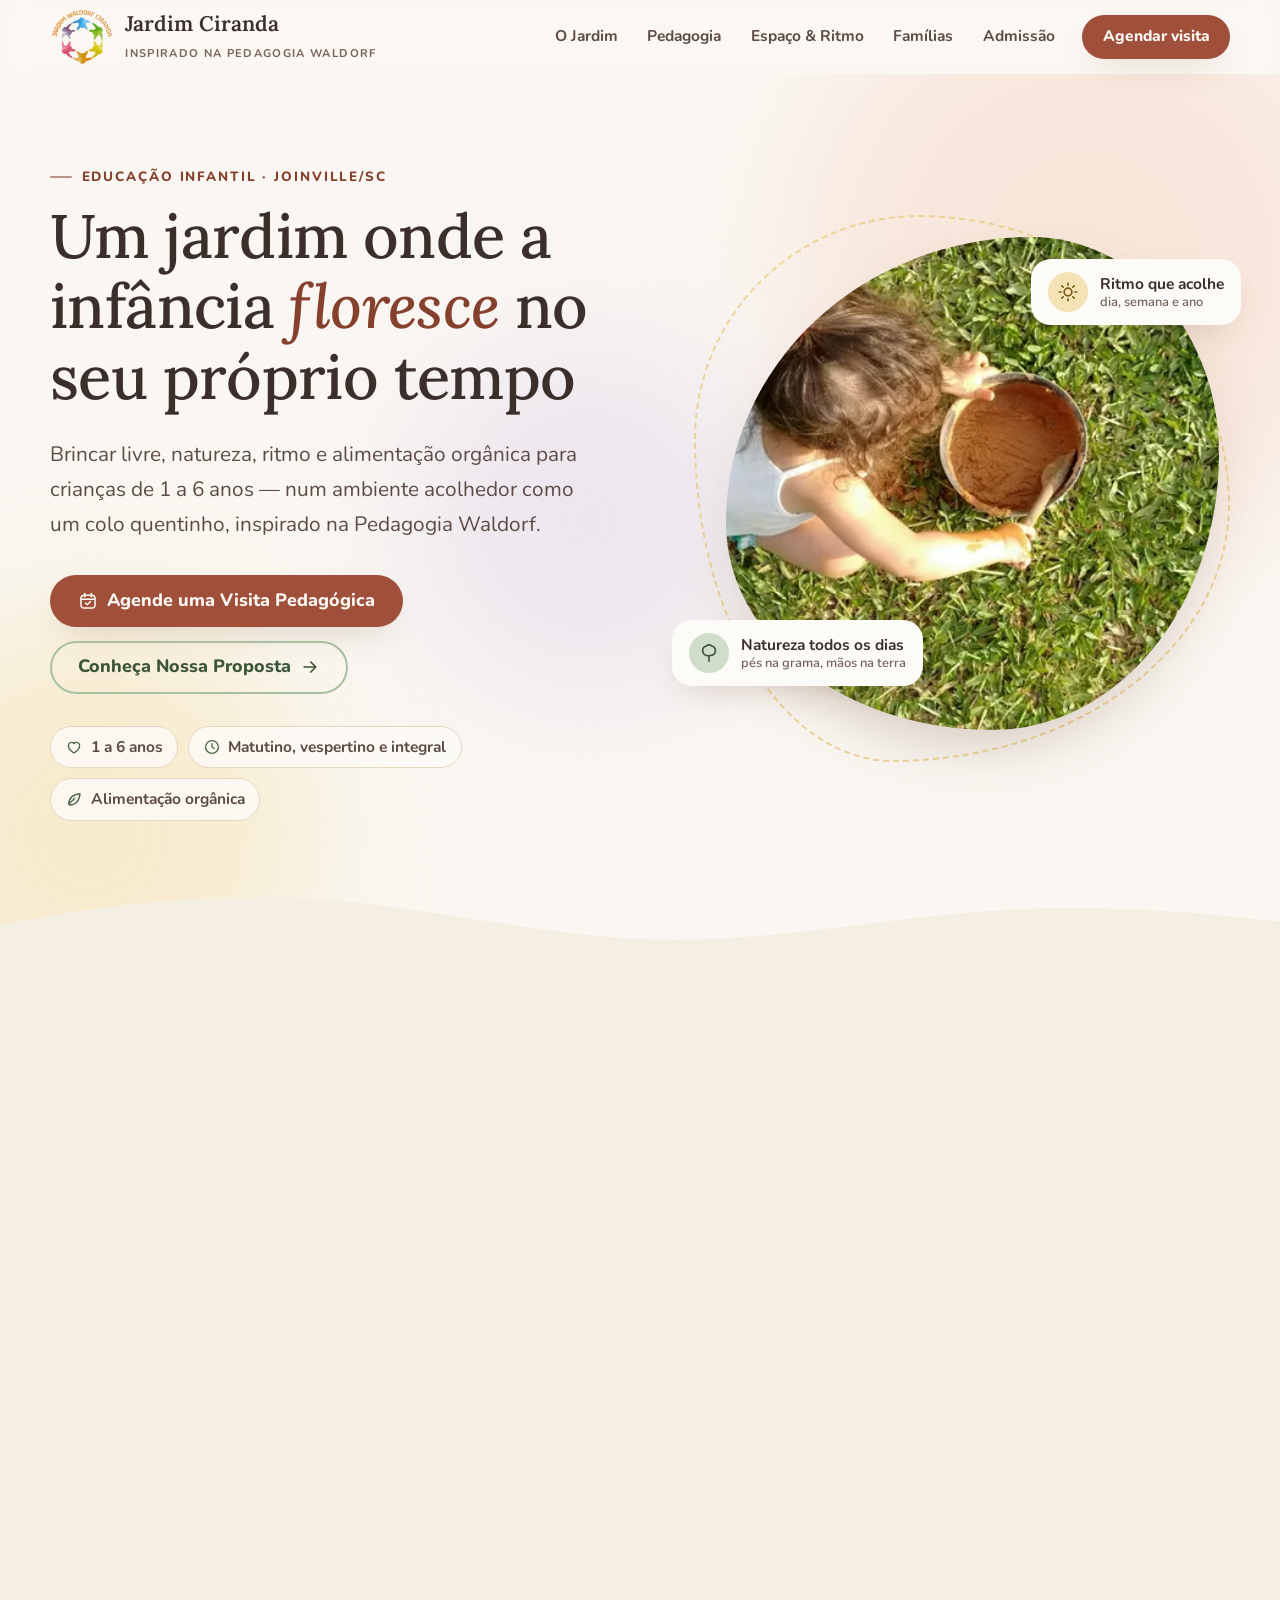
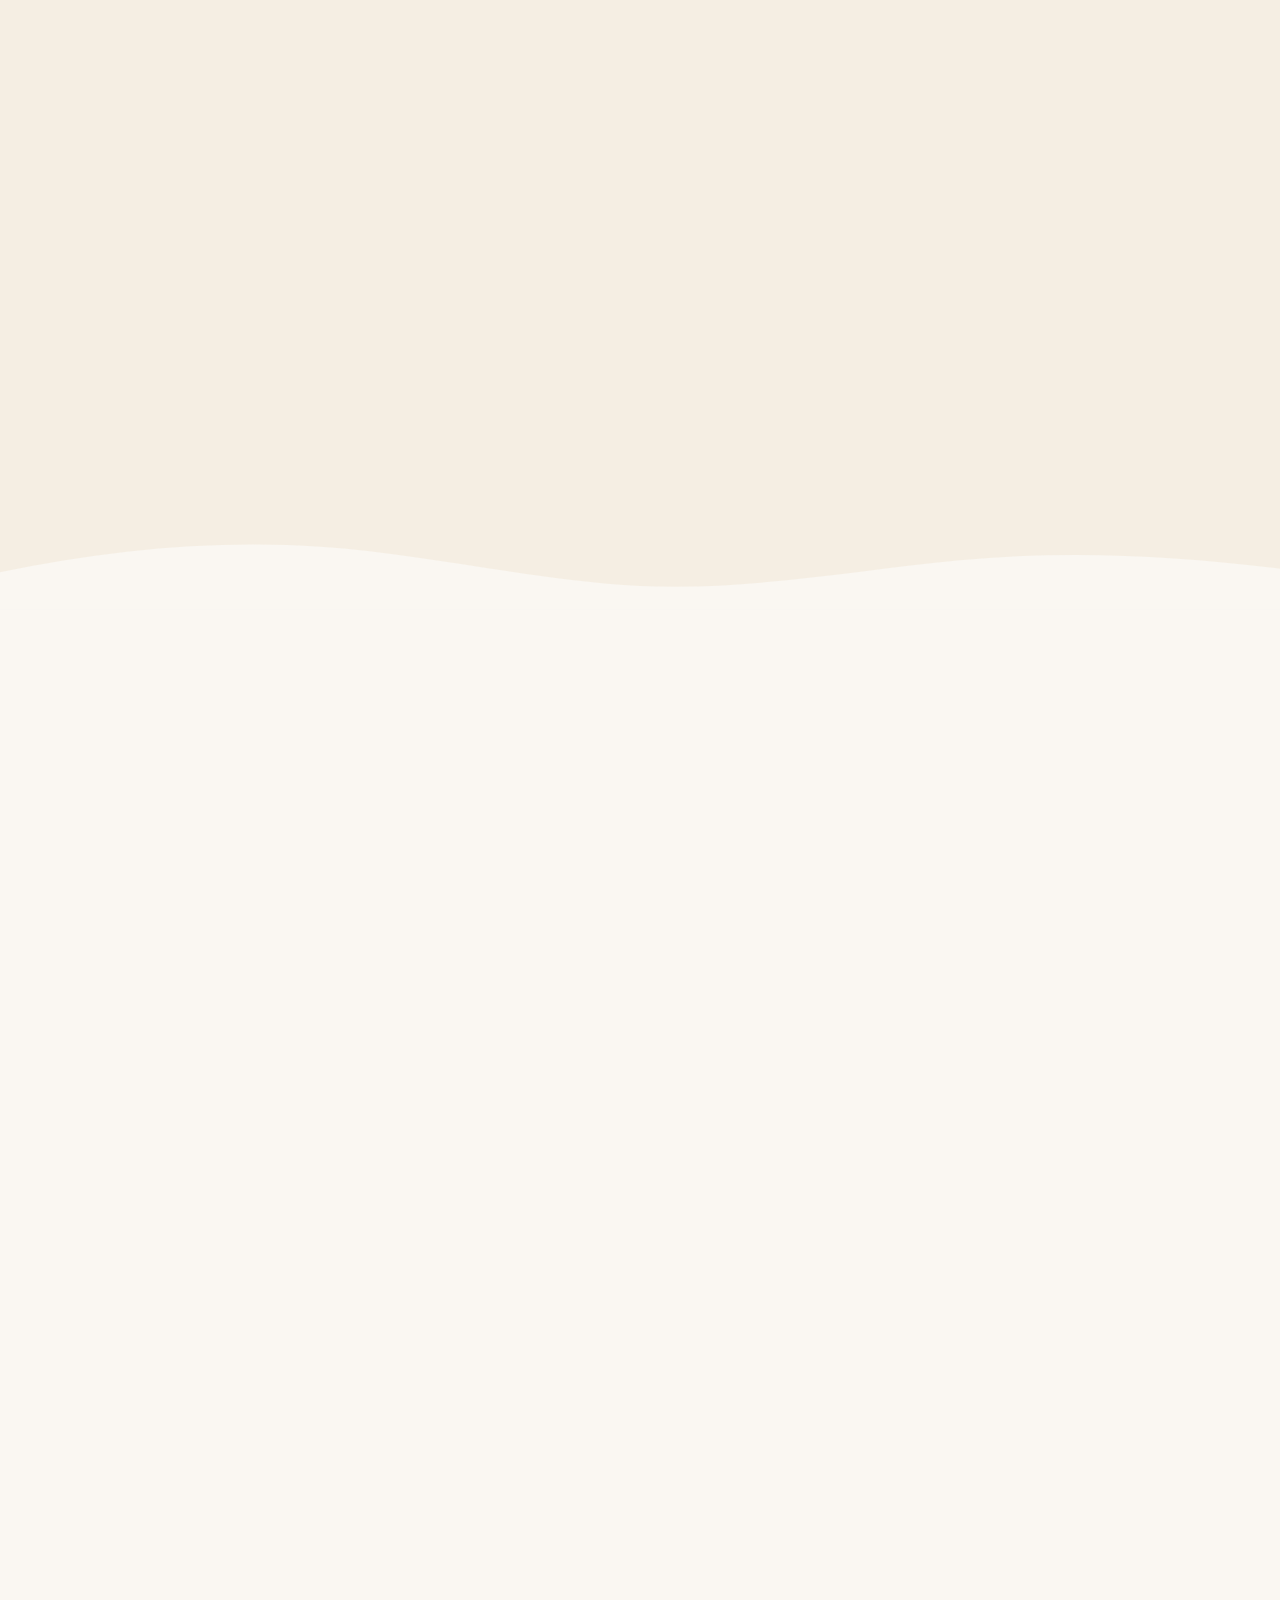
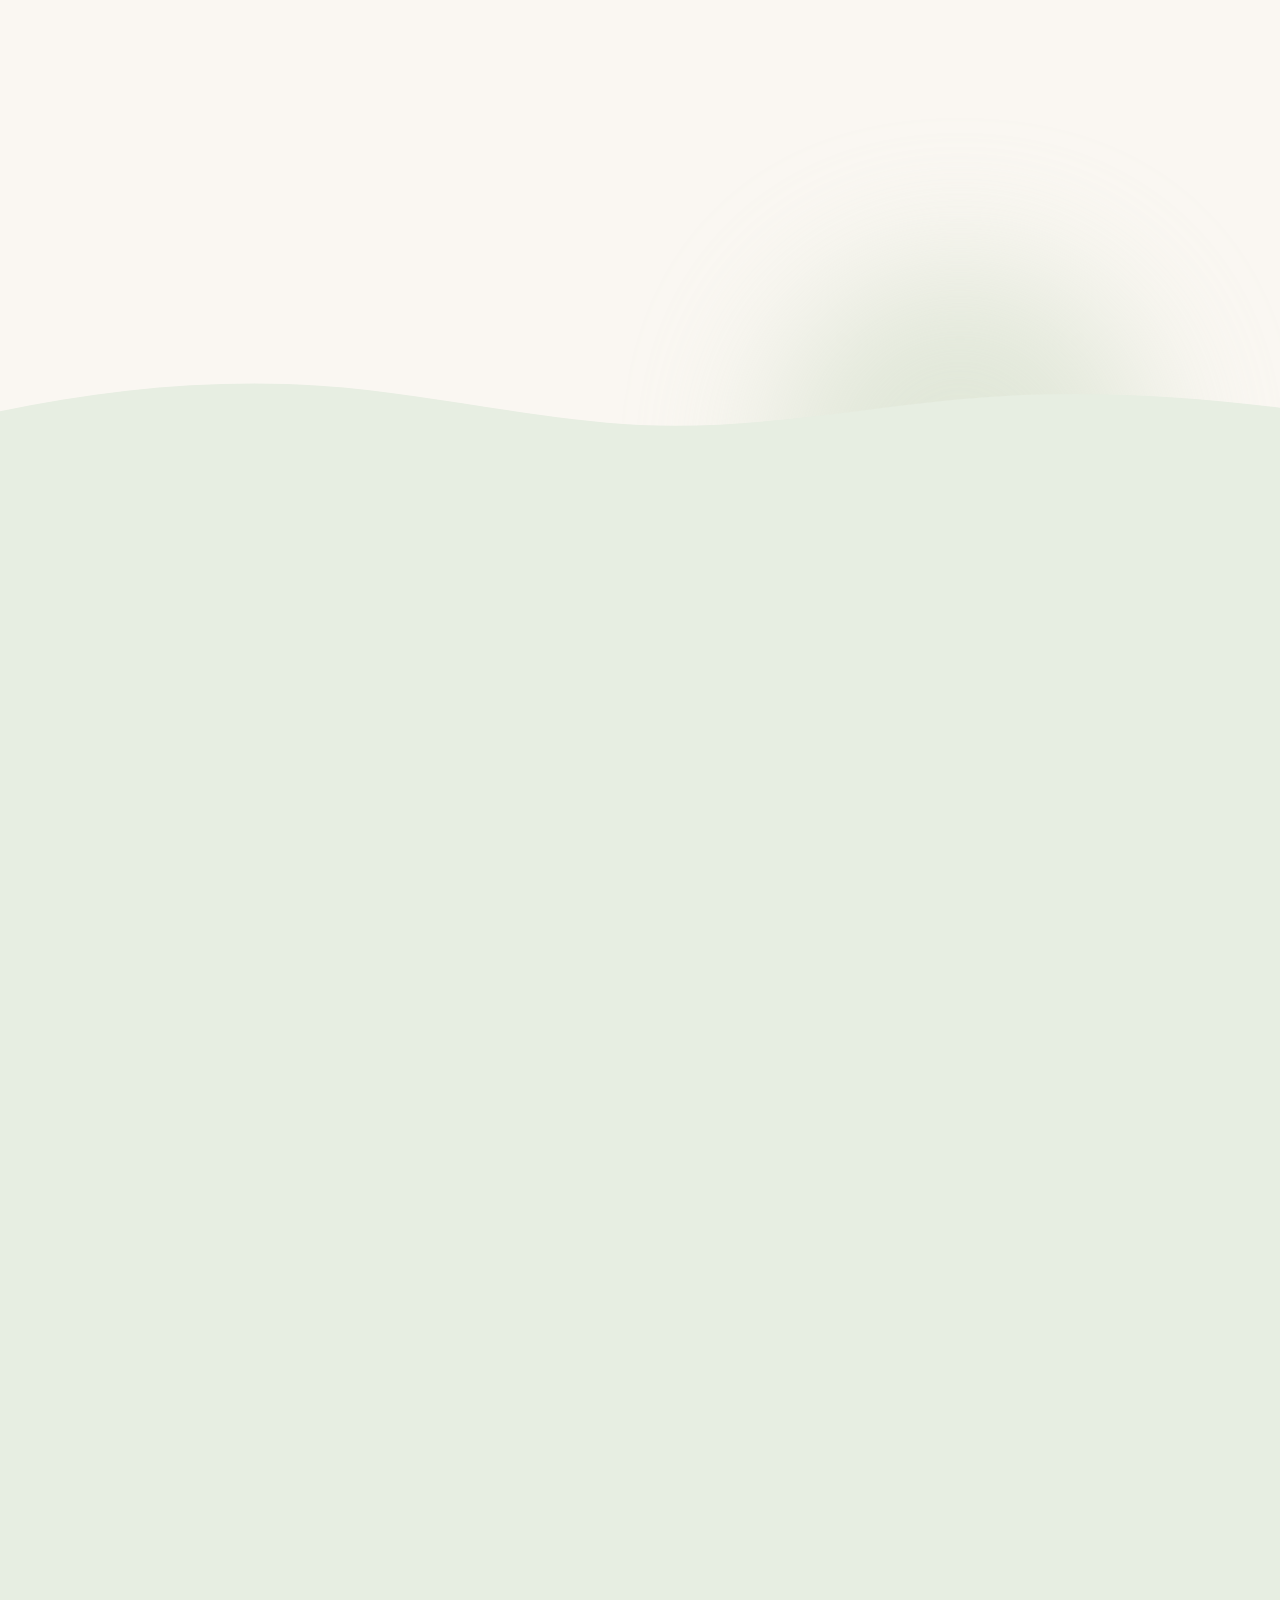
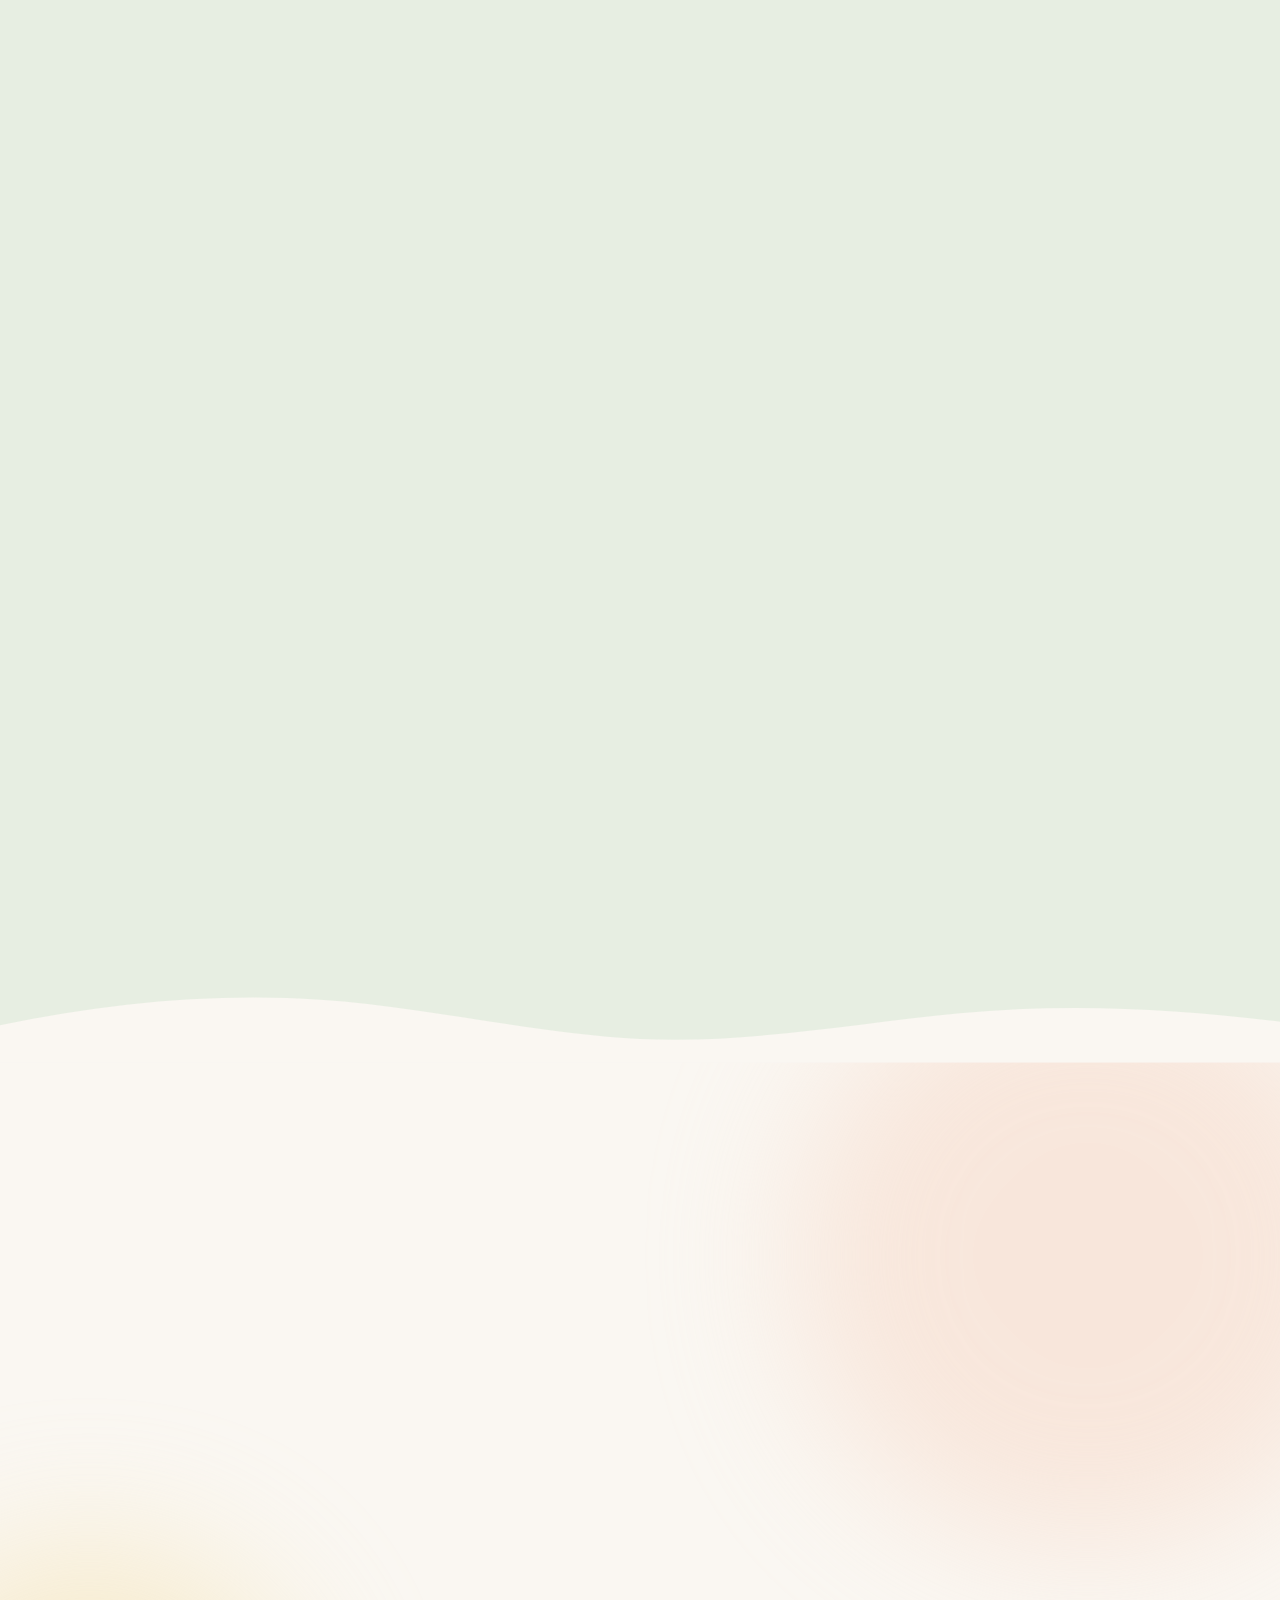
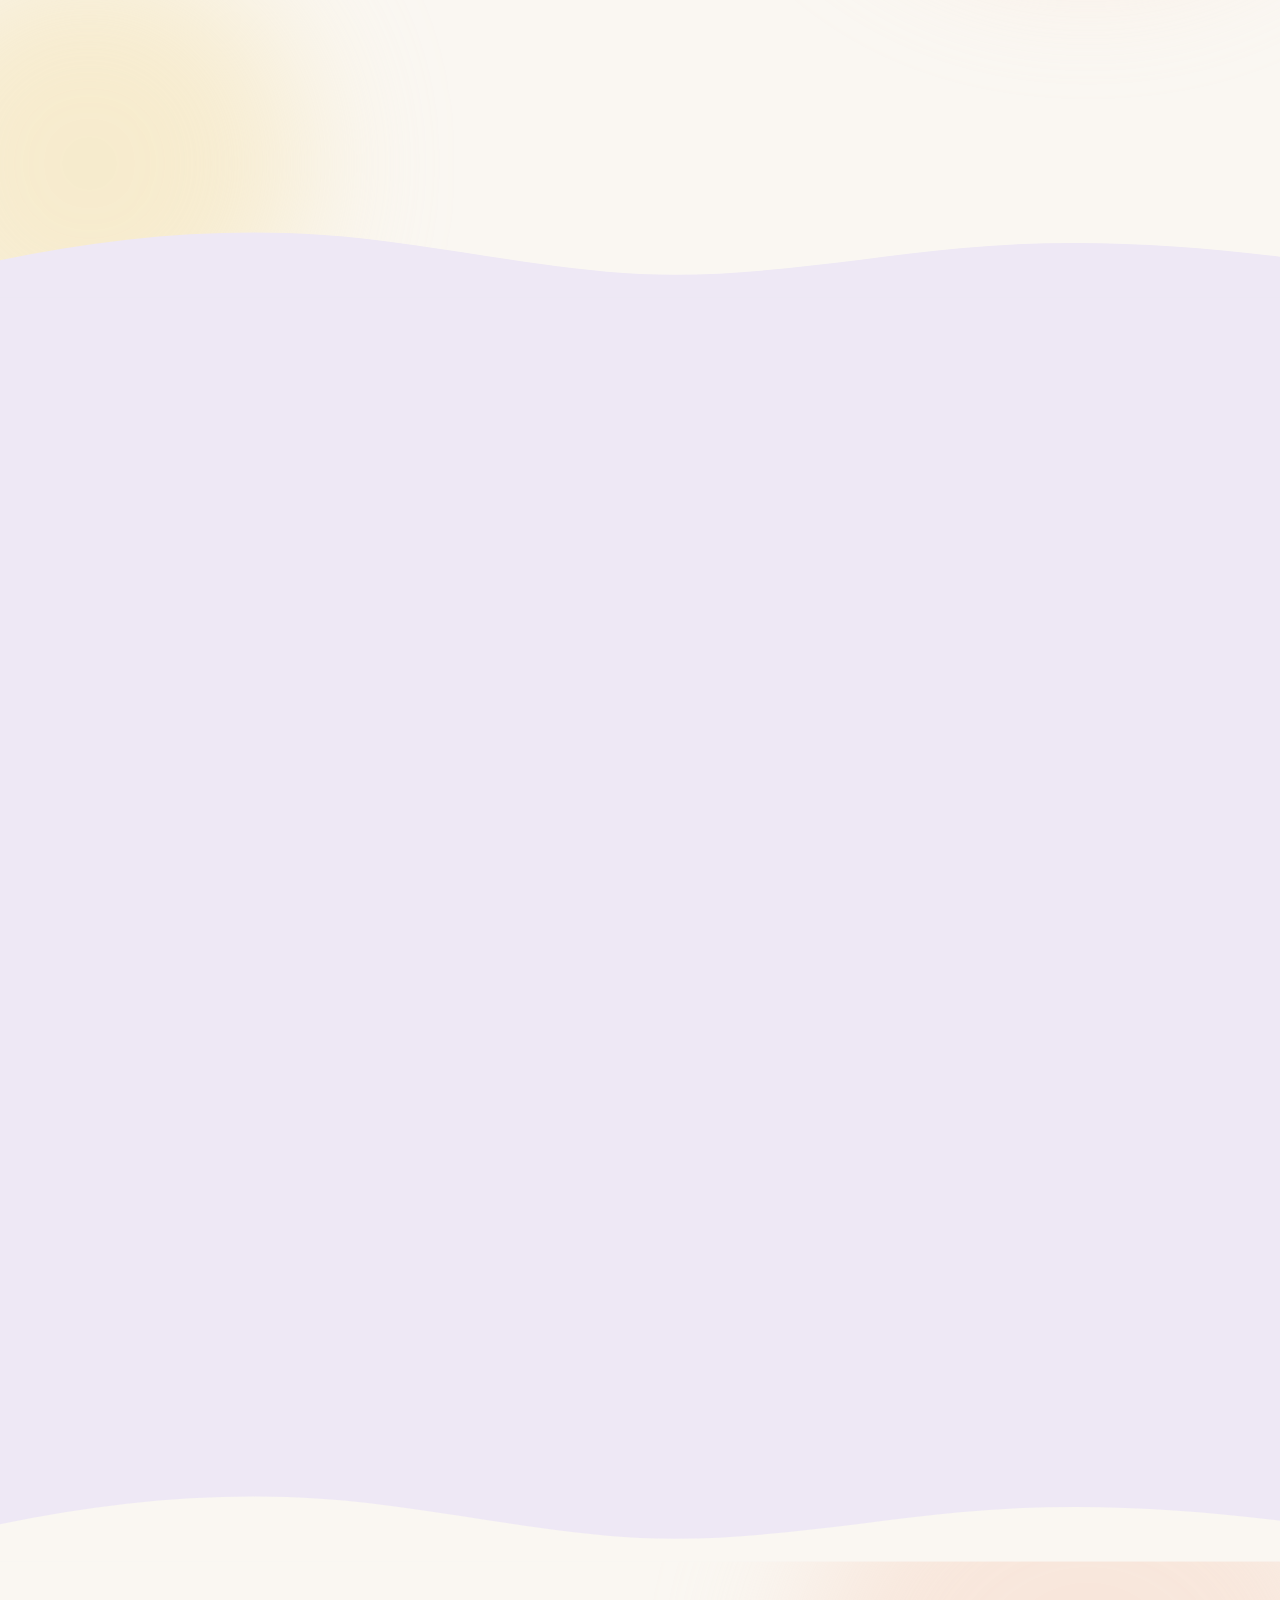
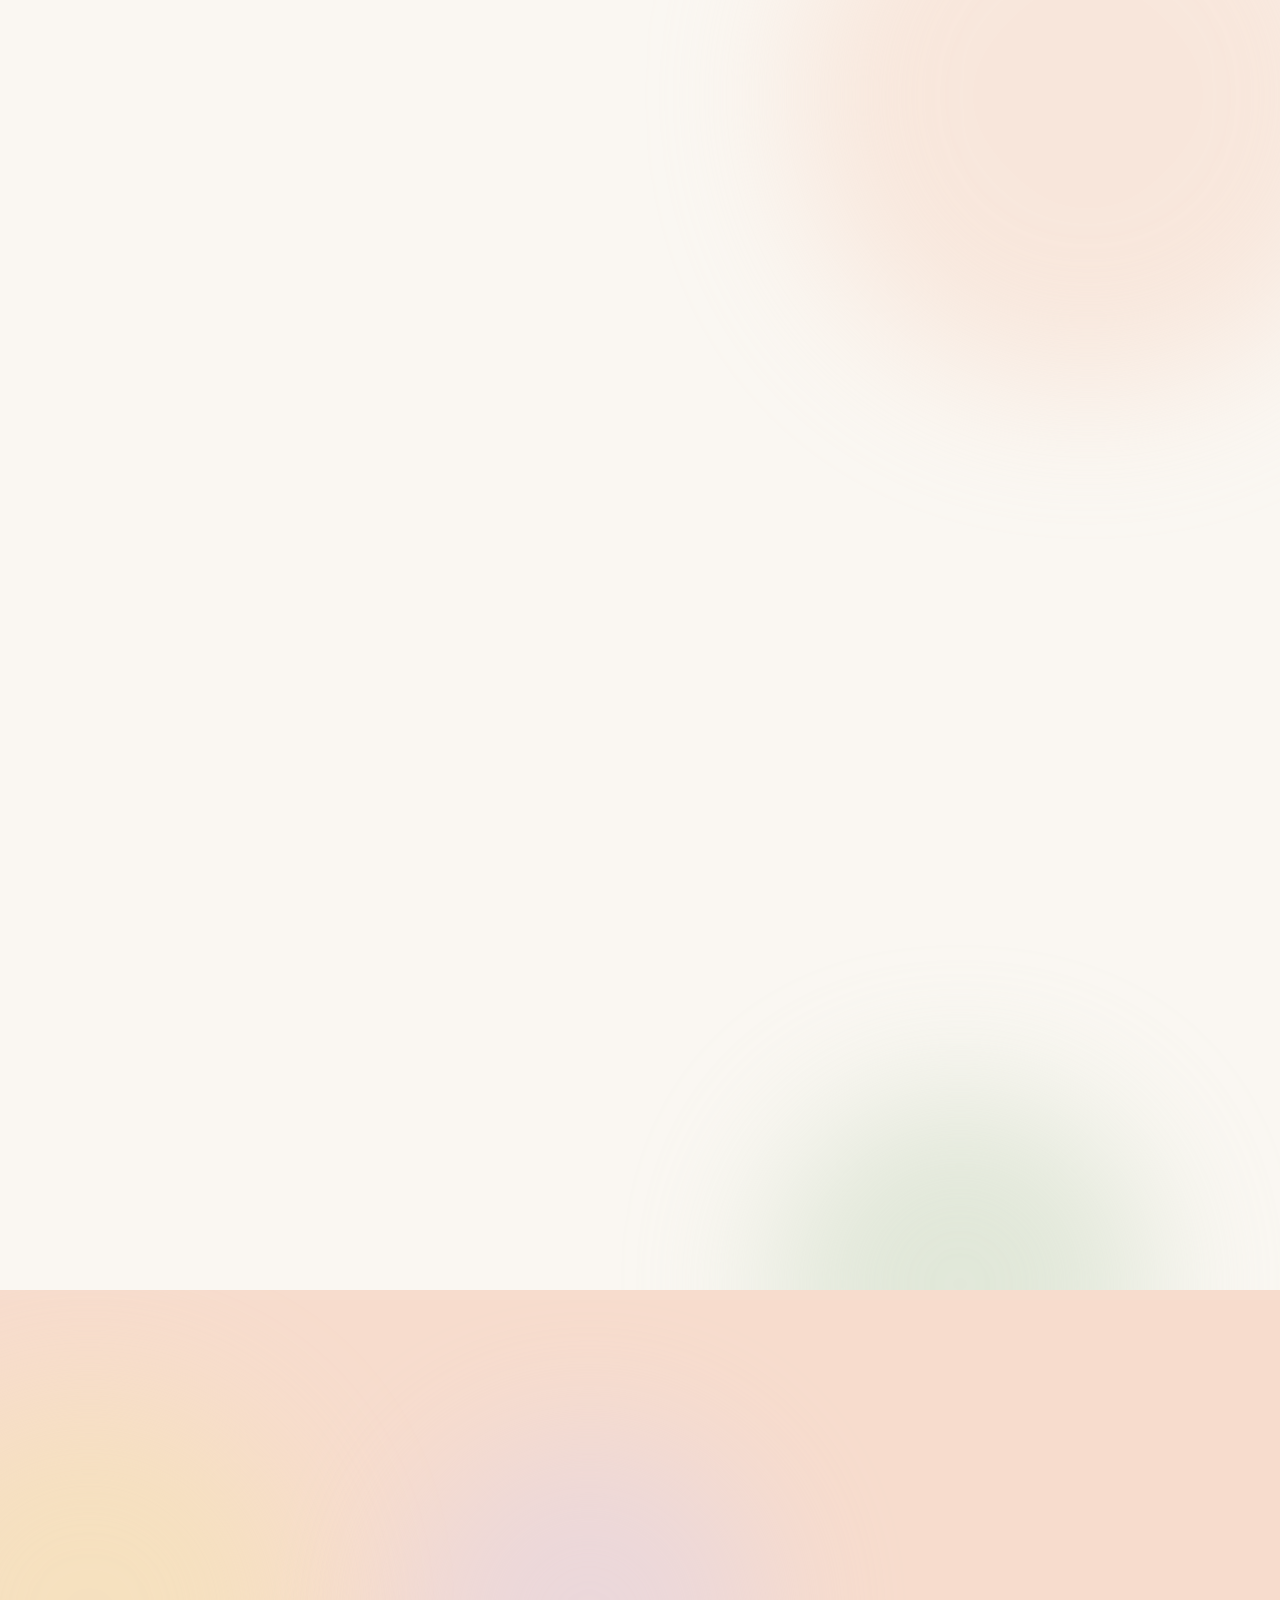
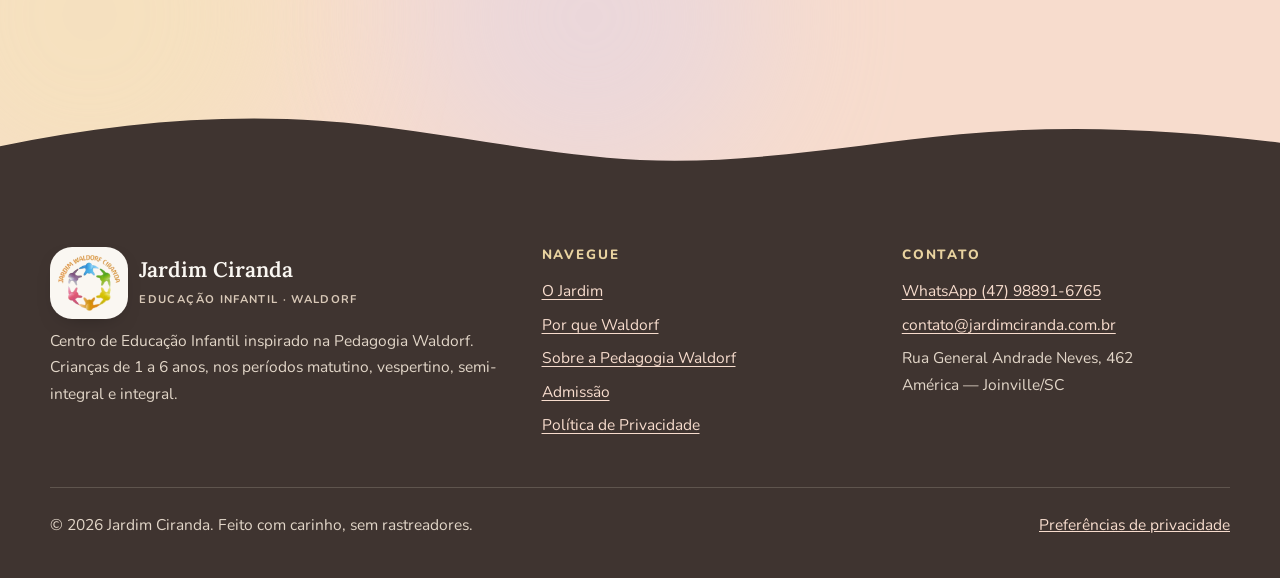
==== commit ae789fe7: "feat: add Waldorf-inspired design system and core pages with static assets" ====
--- a/index.html
+++ b/index.html
@@ -1,5 +1,6 @@
 <!doctype html>
 <html lang="pt-BR">
+
 <head>
   <meta charset="utf-8">
   <meta name="viewport" content="width=device-width, initial-scale=1">
@@ -9,12 +10,14 @@
        CSP estrita: nenhum script/estilo inline, nada de terceiros
        exceto os endpoints de formulário e iframes sob demanda.
        ========================================================= -->
-  <meta http-equiv="Content-Security-Policy" content="default-src 'self'; script-src 'self'; style-src 'self'; img-src 'self' data:; font-src 'self'; connect-src 'self' https://api.web3forms.com https://formspree.io; frame-src https://www.openstreetmap.org; form-action 'self' https://api.web3forms.com https://formspree.io; base-uri 'self'; object-src 'none'; manifest-src 'self'; worker-src 'none'; upgrade-insecure-requests">
+  <meta http-equiv="Content-Security-Policy"
+    content="default-src 'self'; script-src 'self'; style-src 'self'; img-src 'self' data:; font-src 'self'; connect-src 'self' https://api.web3forms.com https://formspree.io; frame-src https://www.openstreetmap.org; form-action 'self' https://api.web3forms.com https://formspree.io; base-uri 'self'; object-src 'none'; manifest-src 'self'; worker-src 'none'; upgrade-insecure-requests">
   <meta name="referrer" content="strict-origin-when-cross-origin">
 
   <!-- =========================== SEO =========================== -->
   <title>Jardim Ciranda | Educação Infantil Waldorf em Joinville/SC</title>
-  <meta name="description" content="Jardim de infância inspirado na Pedagogia Waldorf em Joinville/SC. Brincar livre, natureza, ritmo e alimentação orgânica para crianças de 1 a 6 anos. Agende uma visita pedagógica.">
+  <meta name="description"
+    content="Jardim de infância inspirado na Pedagogia Waldorf em Joinville/SC. Brincar livre, natureza, ritmo e alimentação orgânica para crianças de 1 a 6 anos. Agende uma visita pedagógica.">
   <link rel="canonical" href="https://jardimciranda.com.br/">
   <link rel="alternate" hreflang="pt-BR" href="https://jardimciranda.com.br/">
   <meta name="robots" content="index, follow, max-image-preview:large">
@@ -32,20 +35,24 @@
   <meta property="og:site_name" content="Jardim Ciranda">
   <meta property="og:url" content="https://jardimciranda.com.br/">
   <meta property="og:title" content="Jardim Ciranda — Educação Infantil Waldorf em Joinville">
-  <meta property="og:description" content="Um jardim onde a infância floresce no seu próprio tempo: brincar livre, natureza, ritmo e alimentação orgânica. Agende uma visita.">
+  <meta property="og:description"
+    content="Um jardim onde a infância floresce no seu próprio tempo: brincar livre, natureza, ritmo e alimentação orgânica. Agende uma visita.">
   <meta property="og:image" content="https://jardimciranda.com.br/assets/img/og-jardim-ciranda.jpg">
   <meta property="og:image:secure_url" content="https://jardimciranda.com.br/assets/img/og-jardim-ciranda.jpg">
   <meta property="og:image:type" content="image/jpeg">
   <meta property="og:image:width" content="1200">
   <meta property="og:image:height" content="630">
-  <meta property="og:image:alt" content="Criança de costas brincando com terra e colher de pau sobre a grama do Jardim Ciranda">
+  <meta property="og:image:alt"
+    content="Criança de costas brincando com terra e colher de pau sobre a grama do Jardim Ciranda">
   <meta name="twitter:card" content="summary_large_image">
   <meta name="twitter:title" content="Jardim Ciranda — Educação Infantil Waldorf em Joinville">
-  <meta name="twitter:description" content="Brincar livre, natureza, ritmo e alimentação orgânica para crianças de 1 a 6 anos.">
+  <meta name="twitter:description"
+    content="Brincar livre, natureza, ritmo e alimentação orgânica para crianças de 1 a 6 anos.">
   <meta name="twitter:image" content="https://jardimciranda.com.br/assets/img/og-jardim-ciranda.jpg">
 
   <!-- Ícones e manifesto -->
-  <link rel="icon" href="assets/img/favicon.svg" type="image/svg+xml">
+  <link rel="icon" href="assets/img/favicon.ico" sizes="any">
+  <link rel="icon" href="assets/img/favicon-64.png" type="image/png">
   <link rel="apple-touch-icon" href="assets/img/apple-touch-icon.png">
   <link rel="manifest" href="site.webmanifest">
 
@@ -53,8 +60,8 @@
   <link rel="preload" href="assets/fonts/lora-var.woff2" as="font" type="font/woff2" crossorigin>
   <link rel="preload" href="assets/fonts/nunito-var.woff2" as="font" type="font/woff2" crossorigin>
   <link rel="preload" as="image" type="image/webp"
-        imagesrcset="assets/img/jardim-crianca-brincando-terra-640.webp 640w, assets/img/jardim-crianca-brincando-terra-1280.webp 1280w"
-        imagesizes="(max-width: 900px) 90vw, 560px" fetchpriority="high">
+    imagesrcset="assets/img/jardim-crianca-brincando-terra-640.webp 640w, assets/img/jardim-crianca-brincando-terra-1280.webp 1280w"
+    imagesizes="(max-width: 900px) 90vw, 560px" fetchpriority="high">
 
   <link rel="stylesheet" href="assets/css/styles.css">
   <script src="assets/js/config.js" defer></script>
@@ -73,7 +80,7 @@
         "alternateName": "Jardim Waldorf Ciranda",
         "description": "Centro de Educação Infantil inspirado na Pedagogia Waldorf para crianças de 1 a 6 anos, com brincar livre, contato com a natureza e alimentação orgânica, inclusiva e integral.",
         "url": "https://jardimciranda.com.br/",
-        "logo": "https://jardimciranda.com.br/assets/img/favicon.svg",
+        "logo": "https://jardimciranda.com.br/assets/img/logo-jardim-ciranda.png",
         "image": [
           "https://jardimciranda.com.br/assets/img/og-jardim-ciranda.jpg",
           "https://jardimciranda.com.br/assets/img/jardim-crianca-explorando-grama-1280.webp"
@@ -137,51 +144,103 @@
 
   <!-- Sprite de ícones (SVG inline é permitido pela CSP) -->
   <svg xmlns="http://www.w3.org/2000/svg" class="sr-only" aria-hidden="true" focusable="false">
-    <symbol id="i-logo" viewBox="0 0 48 48">
-      <circle cx="24" cy="24" r="8" fill="#ebcd84"/>
-      <g fill="none" stroke-width="2.4" stroke-linecap="round">
-        <circle cx="24" cy="6" r="3.2" fill="#f0c3ab" stroke="none"/>
-        <circle cx="36.7" cy="11.3" r="3.2" fill="#a9bfa0" stroke="none"/>
-        <circle cx="42" cy="24" r="3.2" fill="#ddd2eb" stroke="none"/>
-        <circle cx="36.7" cy="36.7" r="3.2" fill="#f0c3ab" stroke="none"/>
-        <circle cx="24" cy="42" r="3.2" fill="#a9bfa0" stroke="none"/>
-        <circle cx="11.3" cy="36.7" r="3.2" fill="#ddd2eb" stroke="none"/>
-        <circle cx="6" cy="24" r="3.2" fill="#f0c3ab" stroke="none"/>
-        <circle cx="11.3" cy="11.3" r="3.2" fill="#a9bfa0" stroke="none"/>
-        <circle cx="24" cy="24" r="15" stroke="#a0503a" stroke-dasharray="3 5.4" opacity=".55"/>
-      </g>
-    </symbol>
-    <symbol id="i-whatsapp" viewBox="0 0 24 24"><path fill="currentColor" d="M12.04 2a9.9 9.9 0 0 0-8.5 15l-1.4 5.1 5.2-1.4A9.9 9.9 0 1 0 12.04 2Zm0 18.1a8.2 8.2 0 0 1-4.2-1.2l-.3-.2-3.1.8.8-3-.2-.3a8.2 8.2 0 1 1 7 3.9Zm4.5-6.1c-.2-.1-1.5-.7-1.7-.8-.2-.1-.4-.1-.6.1l-.8 1c-.1.2-.3.2-.5.1a6.7 6.7 0 0 1-3.3-2.9c-.3-.4.3-.4.7-1.3.1-.2 0-.3 0-.4l-.8-1.8c-.2-.5-.4-.4-.6-.4h-.5a1 1 0 0 0-.7.3 3 3 0 0 0-.9 2.2 5.2 5.2 0 0 0 1.1 2.7 11.8 11.8 0 0 0 4.5 4c1.7.7 2.3.8 3.2.6a2.7 2.7 0 0 0 1.8-1.2 2.2 2.2 0 0 0 .1-1.3c0-.1-.2-.2-.5-.3Z"/></symbol>
-    <symbol id="i-calendar" viewBox="0 0 24 24" fill="none" stroke="currentColor" stroke-width="1.8" stroke-linecap="round" stroke-linejoin="round"><rect x="3.5" y="5" width="17" height="15.5" rx="4"/><path d="M8 3v4M16 3v4M3.5 10h17M9 14.5l2 2 4-4"/></symbol>
-    <symbol id="i-leaf" viewBox="0 0 24 24" fill="none" stroke="currentColor" stroke-width="1.8" stroke-linecap="round" stroke-linejoin="round"><path d="M5 19c0-8 5-13 15-14-1 10-6 15-14 15"/><path d="M5 19 13 11"/></symbol>
-    <symbol id="i-sun" viewBox="0 0 24 24" fill="none" stroke="currentColor" stroke-width="1.8" stroke-linecap="round"><circle cx="12" cy="12" r="4.2"/><path d="M12 2.5v2M12 19.5v2M2.5 12h2M19.5 12h2M5.3 5.3l1.4 1.4M17.3 17.3l1.4 1.4M5.3 18.7l1.4-1.4M17.3 6.7l1.4-1.4"/></symbol>
-    <symbol id="i-rhythm" viewBox="0 0 24 24" fill="none" stroke="currentColor" stroke-width="1.8" stroke-linecap="round"><path d="M2.5 12c2.4-6 4.8-6 7.1 0s4.8 6 7.2 0 3.6-3 4.7-1.5"/></symbol>
-    <symbol id="i-play" viewBox="0 0 24 24" fill="none" stroke="currentColor" stroke-width="1.8" stroke-linecap="round" stroke-linejoin="round"><path d="M4 20h16M6 20V10l6-5 6 5v10"/><rect x="10" y="13" width="4" height="7" rx="1"/></symbol>
-    <symbol id="i-tree" viewBox="0 0 24 24" fill="none" stroke="currentColor" stroke-width="1.8" stroke-linecap="round" stroke-linejoin="round"><path d="M12 21v-6"/><path d="M12 15c-4.5 0-7-2.4-7-5.6A5.3 5.3 0 0 1 9 4.4a4.6 4.6 0 0 1 6 0 5.3 5.3 0 0 1 4 5c0 3.2-2.5 5.6-7 5.6Z"/></symbol>
-    <symbol id="i-bread" viewBox="0 0 24 24" fill="none" stroke="currentColor" stroke-width="1.8" stroke-linecap="round" stroke-linejoin="round"><path d="M5 11a4 4 0 0 1 1-7.5C8 3 10 4 12 4s4-1 6-.5A4 4 0 0 1 19 11v8a1.5 1.5 0 0 1-1.5 1.5h-11A1.5 1.5 0 0 1 5 19Z"/><path d="M9 9l1.5 1.5M13 8l1.5 1.5"/></symbol>
-    <symbol id="i-heart" viewBox="0 0 24 24" fill="none" stroke="currentColor" stroke-width="1.8" stroke-linecap="round" stroke-linejoin="round"><path d="M12 20s-7.5-4.4-7.5-10A4.3 4.3 0 0 1 12 7.4 4.3 4.3 0 0 1 19.5 10c0 5.6-7.5 10-7.5 10Z"/></symbol>
-    <symbol id="i-family" viewBox="0 0 24 24" fill="none" stroke="currentColor" stroke-width="1.8" stroke-linecap="round" stroke-linejoin="round"><circle cx="7" cy="6" r="2.3"/><circle cx="17" cy="6" r="2.3"/><circle cx="12" cy="12.5" r="1.8"/><path d="M3.5 20v-5a3.5 3.5 0 0 1 7 0M13.5 15a3.5 3.5 0 0 1 7 0v5M9.5 20v-2a2.5 2.5 0 0 1 5 0v2"/></symbol>
-    <symbol id="i-pin" viewBox="0 0 24 24" fill="none" stroke="currentColor" stroke-width="1.8" stroke-linecap="round" stroke-linejoin="round"><path d="M12 21s-7-6.1-7-11.5a7 7 0 0 1 14 0C19 14.9 12 21 12 21Z"/><circle cx="12" cy="9.5" r="2.5"/></symbol>
-    <symbol id="i-mail" viewBox="0 0 24 24" fill="none" stroke="currentColor" stroke-width="1.8" stroke-linecap="round" stroke-linejoin="round"><rect x="3" y="5" width="18" height="14" rx="3.5"/><path d="m4 7 8 6 8-6"/></symbol>
-    <symbol id="i-clock" viewBox="0 0 24 24" fill="none" stroke="currentColor" stroke-width="1.8" stroke-linecap="round"><circle cx="12" cy="12" r="8.5"/><path d="M12 7.5V12l3 2"/></symbol>
-    <symbol id="i-shield" viewBox="0 0 24 24" fill="none" stroke="currentColor" stroke-width="1.8" stroke-linecap="round" stroke-linejoin="round"><path d="M12 3 5 6v5.5c0 4.4 3 8 7 9.5 4-1.5 7-5.1 7-9.5V6Z"/><path d="m9 12 2 2 4-4"/></symbol>
-    <symbol id="i-star" viewBox="0 0 24 24"><path fill="currentColor" d="m12 3 2.7 5.6 6.1.9-4.4 4.3 1 6.1L12 17l-5.4 2.9 1-6.1-4.4-4.3 6.1-.9Z"/></symbol>
-    <symbol id="i-arrow" viewBox="0 0 24 24" fill="none" stroke="currentColor" stroke-width="2" stroke-linecap="round" stroke-linejoin="round"><path d="M5 12h14M13 6l6 6-6 6"/></symbol>
-    <symbol id="i-wave" viewBox="0 0 1440 90" preserveAspectRatio="none"><path d="M0 46c120-26 240-38 360-30s240 40 360 46 240-18 360-30 240-6 360 10V90H0Z"/></symbol>
+    <symbol id="i-whatsapp" viewBox="0 0 24 24">
+      <path fill="currentColor"
+        d="M12.04 2a9.9 9.9 0 0 0-8.5 15l-1.4 5.1 5.2-1.4A9.9 9.9 0 1 0 12.04 2Zm0 18.1a8.2 8.2 0 0 1-4.2-1.2l-.3-.2-3.1.8.8-3-.2-.3a8.2 8.2 0 1 1 7 3.9Zm4.5-6.1c-.2-.1-1.5-.7-1.7-.8-.2-.1-.4-.1-.6.1l-.8 1c-.1.2-.3.2-.5.1a6.7 6.7 0 0 1-3.3-2.9c-.3-.4.3-.4.7-1.3.1-.2 0-.3 0-.4l-.8-1.8c-.2-.5-.4-.4-.6-.4h-.5a1 1 0 0 0-.7.3 3 3 0 0 0-.9 2.2 5.2 5.2 0 0 0 1.1 2.7 11.8 11.8 0 0 0 4.5 4c1.7.7 2.3.8 3.2.6a2.7 2.7 0 0 0 1.8-1.2 2.2 2.2 0 0 0 .1-1.3c0-.1-.2-.2-.5-.3Z" />
+    </symbol>
+    <symbol id="i-calendar" viewBox="0 0 24 24" fill="none" stroke="currentColor" stroke-width="1.8"
+      stroke-linecap="round" stroke-linejoin="round">
+      <rect x="3.5" y="5" width="17" height="15.5" rx="4" />
+      <path d="M8 3v4M16 3v4M3.5 10h17M9 14.5l2 2 4-4" />
+    </symbol>
+    <symbol id="i-leaf" viewBox="0 0 24 24" fill="none" stroke="currentColor" stroke-width="1.8" stroke-linecap="round"
+      stroke-linejoin="round">
+      <path d="M5 19c0-8 5-13 15-14-1 10-6 15-14 15" />
+      <path d="M5 19 13 11" />
+    </symbol>
+    <symbol id="i-sun" viewBox="0 0 24 24" fill="none" stroke="currentColor" stroke-width="1.8" stroke-linecap="round">
+      <circle cx="12" cy="12" r="4.2" />
+      <path
+        d="M12 2.5v2M12 19.5v2M2.5 12h2M19.5 12h2M5.3 5.3l1.4 1.4M17.3 17.3l1.4 1.4M5.3 18.7l1.4-1.4M17.3 6.7l1.4-1.4" />
+    </symbol>
+    <symbol id="i-rhythm" viewBox="0 0 24 24" fill="none" stroke="currentColor" stroke-width="1.8"
+      stroke-linecap="round">
+      <path d="M2.5 12c2.4-6 4.8-6 7.1 0s4.8 6 7.2 0 3.6-3 4.7-1.5" />
+    </symbol>
+    <symbol id="i-play" viewBox="0 0 24 24" fill="none" stroke="currentColor" stroke-width="1.8" stroke-linecap="round"
+      stroke-linejoin="round">
+      <path d="M4 20h16M6 20V10l6-5 6 5v10" />
+      <rect x="10" y="13" width="4" height="7" rx="1" />
+    </symbol>
+    <symbol id="i-tree" viewBox="0 0 24 24" fill="none" stroke="currentColor" stroke-width="1.8" stroke-linecap="round"
+      stroke-linejoin="round">
+      <path d="M12 21v-6" />
+      <path
+        d="M12 15c-4.5 0-7-2.4-7-5.6A5.3 5.3 0 0 1 9 4.4a4.6 4.6 0 0 1 6 0 5.3 5.3 0 0 1 4 5c0 3.2-2.5 5.6-7 5.6Z" />
+    </symbol>
+    <symbol id="i-bread" viewBox="0 0 24 24" fill="none" stroke="currentColor" stroke-width="1.8" stroke-linecap="round"
+      stroke-linejoin="round">
+      <path
+        d="M5 11a4 4 0 0 1 1-7.5C8 3 10 4 12 4s4-1 6-.5A4 4 0 0 1 19 11v8a1.5 1.5 0 0 1-1.5 1.5h-11A1.5 1.5 0 0 1 5 19Z" />
+      <path d="M9 9l1.5 1.5M13 8l1.5 1.5" />
+    </symbol>
+    <symbol id="i-heart" viewBox="0 0 24 24" fill="none" stroke="currentColor" stroke-width="1.8" stroke-linecap="round"
+      stroke-linejoin="round">
+      <path d="M12 20s-7.5-4.4-7.5-10A4.3 4.3 0 0 1 12 7.4 4.3 4.3 0 0 1 19.5 10c0 5.6-7.5 10-7.5 10Z" />
+    </symbol>
+    <symbol id="i-family" viewBox="0 0 24 24" fill="none" stroke="currentColor" stroke-width="1.8"
+      stroke-linecap="round" stroke-linejoin="round">
+      <circle cx="7" cy="6" r="2.3" />
+      <circle cx="17" cy="6" r="2.3" />
+      <circle cx="12" cy="12.5" r="1.8" />
+      <path d="M3.5 20v-5a3.5 3.5 0 0 1 7 0M13.5 15a3.5 3.5 0 0 1 7 0v5M9.5 20v-2a2.5 2.5 0 0 1 5 0v2" />
+    </symbol>
+    <symbol id="i-pin" viewBox="0 0 24 24" fill="none" stroke="currentColor" stroke-width="1.8" stroke-linecap="round"
+      stroke-linejoin="round">
+      <path d="M12 21s-7-6.1-7-11.5a7 7 0 0 1 14 0C19 14.9 12 21 12 21Z" />
+      <circle cx="12" cy="9.5" r="2.5" />
+    </symbol>
+    <symbol id="i-mail" viewBox="0 0 24 24" fill="none" stroke="currentColor" stroke-width="1.8" stroke-linecap="round"
+      stroke-linejoin="round">
+      <rect x="3" y="5" width="18" height="14" rx="3.5" />
+      <path d="m4 7 8 6 8-6" />
+    </symbol>
+    <symbol id="i-clock" viewBox="0 0 24 24" fill="none" stroke="currentColor" stroke-width="1.8"
+      stroke-linecap="round">
+      <circle cx="12" cy="12" r="8.5" />
+      <path d="M12 7.5V12l3 2" />
+    </symbol>
+    <symbol id="i-shield" viewBox="0 0 24 24" fill="none" stroke="currentColor" stroke-width="1.8"
+      stroke-linecap="round" stroke-linejoin="round">
+      <path d="M12 3 5 6v5.5c0 4.4 3 8 7 9.5 4-1.5 7-5.1 7-9.5V6Z" />
+      <path d="m9 12 2 2 4-4" />
+    </symbol>
+    <symbol id="i-star" viewBox="0 0 24 24">
+      <path fill="currentColor" d="m12 3 2.7 5.6 6.1.9-4.4 4.3 1 6.1L12 17l-5.4 2.9 1-6.1-4.4-4.3 6.1-.9Z" />
+    </symbol>
+    <symbol id="i-arrow" viewBox="0 0 24 24" fill="none" stroke="currentColor" stroke-width="2" stroke-linecap="round"
+      stroke-linejoin="round">
+      <path d="M5 12h14M13 6l6 6-6 6" />
+    </symbol>
+    <symbol id="i-wave" viewBox="0 0 1440 90" preserveAspectRatio="none">
+      <path d="M0 46c120-26 240-38 360-30s240 40 360 46 240-18 360-30 240-6 360 10V90H0Z" />
+    </symbol>
   </svg>
 
   <!-- ============================ CABEÇALHO ============================ -->
   <header class="site-header" id="topo">
     <div class="container">
       <a class="brand" href="./" aria-label="Jardim Ciranda — página inicial">
-        <svg aria-hidden="true"><use href="#i-logo"/></svg>
+        <img class="brand__logo" src="assets/img/logo-jardim-ciranda.webp" width="212" height="192" alt=""
+          decoding="async">
         <span>
           <span class="brand__name">Jardim Ciranda</span>
           <span class="brand__tag">Inspirado na Pedagogia Waldorf</span>
         </span>
       </a>
 
-      <button class="nav-toggle" type="button" aria-expanded="false" aria-controls="menu-principal" aria-label="Abrir menu">
+      <button class="nav-toggle" type="button" aria-expanded="false" aria-controls="menu-principal"
+        aria-label="Abrir menu">
         <span></span>
       </button>
 
@@ -202,7 +261,8 @@
 
     <!-- ============================ 1. HERO ============================ -->
     <section class="hero" aria-labelledby="hero-titulo">
-      <div class="lazur" aria-hidden="true"><span class="l1"></span><span class="l2"></span><span class="l3"></span></div>
+      <div class="lazur" aria-hidden="true"><span class="l1"></span><span class="l2"></span><span class="l3"></span>
+      </div>
 
       <div class="container hero__grid">
         <div>
@@ -214,18 +274,28 @@
           </p>
           <div class="hero__ctas">
             <a class="btn" href="#contato" id="cta-hero-visita">
-              <svg aria-hidden="true"><use href="#i-calendar"/></svg>
+              <svg aria-hidden="true">
+                <use href="#i-calendar" />
+              </svg>
               Agende uma Visita Pedagógica
             </a>
             <a class="btn btn--ghost" href="#pedagogia" id="cta-hero-proposta">
               Conheça Nossa Proposta
-              <svg aria-hidden="true"><use href="#i-arrow"/></svg>
+              <svg aria-hidden="true">
+                <use href="#i-arrow" />
+              </svg>
             </a>
           </div>
           <ul class="hero__chips" role="list">
-            <li class="chip"><svg aria-hidden="true"><use href="#i-heart"/></svg>1 a 6 anos</li>
-            <li class="chip"><svg aria-hidden="true"><use href="#i-clock"/></svg>Matutino, vespertino e integral</li>
-            <li class="chip"><svg aria-hidden="true"><use href="#i-leaf"/></svg>Alimentação orgânica</li>
+            <li class="chip"><svg aria-hidden="true">
+                <use href="#i-heart" />
+              </svg>1 a 6 anos</li>
+            <li class="chip"><svg aria-hidden="true">
+                <use href="#i-clock" />
+              </svg>Matutino, vespertino e integral</li>
+            <li class="chip"><svg aria-hidden="true">
+                <use href="#i-leaf" />
+              </svg>Alimentação orgânica</li>
           </ul>
         </div>
 
@@ -233,37 +303,39 @@
           <span class="hero__ring" aria-hidden="true"></span>
           <div class="hero__blob">
             <!-- Imagem original do site (criança de costas, sem rosto) — LCP: sem lazy-loading -->
-            <img
-              src="assets/img/jardim-crianca-brincando-terra-1280.webp"
+            <img src="assets/img/jardim-crianca-brincando-terra-1280.webp"
               srcset="assets/img/jardim-crianca-brincando-terra-640.webp 640w, assets/img/jardim-crianca-brincando-terra-1280.webp 1280w"
-              sizes="(max-width: 900px) 90vw, 560px"
-              width="1280" height="806"
+              sizes="(max-width: 900px) 90vw, 560px" width="1280" height="806"
               alt="Vista de cima de uma criança, de costas, mexendo terra numa panela com colher de pau sobre a grama"
               fetchpriority="high" decoding="async">
           </div>
           <div class="hero__card hero__card--a" aria-hidden="true">
-            <span class="dot"><svg><use href="#i-tree"/></svg></span>
+            <span class="dot"><svg>
+                <use href="#i-tree" />
+              </svg></span>
             <span>Natureza todos os dias<small>pés na grama, mãos na terra</small></span>
           </div>
           <div class="hero__card hero__card--b" aria-hidden="true">
-            <span class="dot"><svg><use href="#i-sun"/></svg></span>
+            <span class="dot"><svg>
+                <use href="#i-sun" />
+              </svg></span>
             <span>Ritmo que acolhe<small>dia, semana e ano</small></span>
           </div>
         </div>
       </div>
 
-      <svg class="wave wave--bottom wave--to-alt" aria-hidden="true" viewBox="0 0 1440 90" preserveAspectRatio="none"><use href="#i-wave"/></svg>
+      <svg class="wave wave--bottom wave--to-alt" aria-hidden="true" viewBox="0 0 1440 90" preserveAspectRatio="none">
+        <use href="#i-wave" />
+      </svg>
     </section>
 
     <!-- ============================ MANIFESTO / SOBRE ============================ -->
     <section class="section section--alt" id="sobre" aria-labelledby="sobre-titulo">
       <div class="container manifesto">
         <div class="manifesto__media reveal">
-          <img
-            src="assets/img/jardim-crianca-explorando-grama-1280.webp"
+          <img src="assets/img/jardim-crianca-explorando-grama-1280.webp"
             srcset="assets/img/jardim-crianca-explorando-grama-640.webp 640w, assets/img/jardim-crianca-explorando-grama-1280.webp 1280w"
-            sizes="(max-width: 860px) 92vw, 480px"
-            width="1280" height="960"
+            sizes="(max-width: 860px) 92vw, 480px" width="1280" height="960"
             alt="Criança descalça, com o rosto voltado para baixo, apoiando as mãos numa tábua de madeira inclinada sobre a grama ensolarada"
             loading="lazy" decoding="async">
           <span class="stamp" aria-hidden="true">Aqui é assim!</span>
@@ -289,13 +361,16 @@
           </p>
           <figure class="quote">
             <blockquote>
-              <p>“A nossa mais elevada tarefa deve ser a de formar seres humanos livres que sejam capazes de, por si mesmos, encontrar propósito e direção para suas vidas.”</p>
+              <p>“A nossa mais elevada tarefa deve ser a de formar seres humanos livres que sejam capazes de, por si
+                mesmos, encontrar propósito e direção para suas vidas.”</p>
             </blockquote>
             <figcaption><cite>— Rudolf Steiner</cite></figcaption>
           </figure>
         </div>
       </div>
-      <svg class="wave wave--bottom wave--to-cream" aria-hidden="true" viewBox="0 0 1440 90" preserveAspectRatio="none"><use href="#i-wave"/></svg>
+      <svg class="wave wave--bottom wave--to-cream" aria-hidden="true" viewBox="0 0 1440 90" preserveAspectRatio="none">
+        <use href="#i-wave" />
+      </svg>
     </section>
 
     <!-- ============================ 2. POR QUE WALDORF ============================ -->
@@ -313,47 +388,69 @@
 
         <ul class="pillars" role="list">
           <li class="pillar tint-ochre reveal">
-            <span class="pillar__icon" aria-hidden="true"><svg><use href="#i-rhythm"/></svg></span>
+            <span class="pillar__icon" aria-hidden="true"><svg>
+                <use href="#i-rhythm" />
+              </svg></span>
             <h3>Ritmo que dá segurança</h3>
-            <p>A alternância entre concentração e expansão — o “inspirar e expirar” do dia — traz previsibilidade, calma e confiança para a criança.</p>
+            <p>A alternância entre concentração e expansão — o “inspirar e expirar” do dia — traz previsibilidade, calma
+              e confiança para a criança.</p>
           </li>
           <li class="pillar tint-peach reveal d1">
-            <span class="pillar__icon" aria-hidden="true"><svg><use href="#i-play"/></svg></span>
+            <span class="pillar__icon" aria-hidden="true"><svg>
+                <use href="#i-play" />
+              </svg></span>
             <h3>Brincar livre</h3>
-            <p>Brinquedos simples e naturais, muitos feitos à mão, convidam a fantasia a dar o “acabamento” — a imaginação é a grande professora.</p>
+            <p>Brinquedos simples e naturais, muitos feitos à mão, convidam a fantasia a dar o “acabamento” — a
+              imaginação é a grande professora.</p>
           </li>
           <li class="pillar tint-sage reveal d2">
-            <span class="pillar__icon" aria-hidden="true"><svg><use href="#i-tree"/></svg></span>
+            <span class="pillar__icon" aria-hidden="true"><svg>
+                <use href="#i-tree" />
+              </svg></span>
             <h3>Natureza todos os dias</h3>
-            <p>Explorar, correr, subir, balançar, pisar na grama e mexer na terra: o corpo saudável é a base de um pensar vivo e ativo.</p>
+            <p>Explorar, correr, subir, balançar, pisar na grama e mexer na terra: o corpo saudável é a base de um
+              pensar vivo e ativo.</p>
           </li>
           <li class="pillar tint-rose reveal">
-            <span class="pillar__icon" aria-hidden="true"><svg><use href="#i-bread"/></svg></span>
+            <span class="pillar__icon" aria-hidden="true"><svg>
+                <use href="#i-bread" />
+              </svg></span>
             <h3>Alimentação que revigora</h3>
-            <p>Comida principalmente orgânica, inclusiva e integral, com cereais, frutas, legumes e mel — preparada com as crianças, num cardápio com ritmo semanal.</p>
+            <p>Comida principalmente orgânica, inclusiva e integral, com cereais, frutas, legumes e mel — preparada com
+              as crianças, num cardápio com ritmo semanal.</p>
           </li>
           <li class="pillar tint-lavender reveal d1">
-            <span class="pillar__icon" aria-hidden="true"><svg><use href="#i-heart"/></svg></span>
+            <span class="pillar__icon" aria-hidden="true"><svg>
+                <use href="#i-heart" />
+              </svg></span>
             <h3>Respeito ao tempo da infância</h3>
-            <p>Sem aceleração nem ensino formal precoce. Cada conquista — andar, falar, pensar — é vivida plenamente, com qualidade acima de quantidade.</p>
+            <p>Sem aceleração nem ensino formal precoce. Cada conquista — andar, falar, pensar — é vivida plenamente,
+              com qualidade acima de quantidade.</p>
           </li>
           <li class="pillar tint-sky reveal d2">
-            <span class="pillar__icon" aria-hidden="true"><svg><use href="#i-family"/></svg></span>
+            <span class="pillar__icon" aria-hidden="true"><svg>
+                <use href="#i-family" />
+              </svg></span>
             <h3>Escola e família juntas</h3>
-            <p>Encontros, festas, mutirões e grupos de estudo: os pais participam ativamente e caminham conosco na educação de seus filhos.</p>
+            <p>Encontros, festas, mutirões e grupos de estudo: os pais participam ativamente e caminham conosco na
+              educação de seus filhos.</p>
           </li>
         </ul>
 
         <div class="cta-inline reveal">
           <p>Quer sentir esse ambiente de perto?</p>
           <a class="btn" href="#contato" id="cta-pedagogia-visita">
-            <svg aria-hidden="true"><use href="#i-calendar"/></svg>
+            <svg aria-hidden="true">
+              <use href="#i-calendar" />
+            </svg>
             Agende uma Visita Pedagógica
           </a>
           <p class="note"><a href="pedagogia-waldorf/">Leia mais sobre a Pedagogia Waldorf e Rudolf Steiner →</a></p>
         </div>
       </div>
-      <svg class="wave wave--bottom wave--to-sage" aria-hidden="true" viewBox="0 0 1440 90" preserveAspectRatio="none"><use href="#i-wave"/></svg>
+      <svg class="wave wave--bottom wave--to-sage" aria-hidden="true" viewBox="0 0 1440 90" preserveAspectRatio="none">
+        <use href="#i-wave" />
+      </svg>
     </section>
 
     <!-- ============================ 3. ESPAÇO & RITMO ============================ -->
@@ -362,106 +459,124 @@
         <header class="section-head reveal">
           <p class="eyebrow">Nosso espaço e rotina</p>
           <h2 id="espaco-titulo">Um lugar pensado para os <em>sentidos</em></h2>
-          <p>Cada objeto tem seu valor e seu lugar. Materiais naturais, cores suaves e muito verde: um prolongamento do lar.</p>
+          <p>Cada objeto tem seu valor e seu lugar. Materiais naturais, cores suaves e muito verde: um prolongamento do
+            lar.</p>
         </header>
 
         <!-- Galeria: imagens originais do site + novas imagens sem rostos (mãos, costas, materiais) -->
         <div class="gallery">
           <figure class="tall wide reveal">
             <img src="assets/img/caminho-no-jardim-1280.webp"
-                 srcset="assets/img/caminho-no-jardim-640.webp 640w, assets/img/caminho-no-jardim-1280.webp 1280w"
-                 sizes="(max-width: 860px) 92vw, 580px" width="1280" height="714"
-                 alt="Três crianças de costas, de mãos dadas, caminhando descalças por uma trilha de grama em direção a uma grande mangueira ao entardecer"
-                 loading="lazy" decoding="async">
+              srcset="assets/img/caminho-no-jardim-640.webp 640w, assets/img/caminho-no-jardim-1280.webp 1280w"
+              sizes="(max-width: 860px) 92vw, 580px" width="1280" height="714"
+              alt="Três crianças de costas, de mãos dadas, caminhando descalças por uma trilha de grama em direção a uma grande mangueira ao entardecer"
+              loading="lazy" decoding="async">
             <figcaption>O jardim e as árvores frutíferas</figcaption>
           </figure>
           <figure class="reveal d1">
             <img src="assets/img/brinquedos-naturais-640.webp"
-                 srcset="assets/img/brinquedos-naturais-640.webp 640w, assets/img/brinquedos-naturais-1280.webp 1200w"
-                 sizes="(max-width: 860px) 46vw, 280px" width="1200" height="896"
-                 alt="Sala com brinquedos de madeira natural, arco-íris de madeira, sedas coloridas, cesto de bolas de lã e boneca Waldorf de pano"
-                 loading="lazy" decoding="async">
+              srcset="assets/img/brinquedos-naturais-640.webp 640w, assets/img/brinquedos-naturais-1280.webp 1200w"
+              sizes="(max-width: 860px) 46vw, 280px" width="1200" height="896"
+              alt="Sala com brinquedos de madeira natural, arco-íris de madeira, sedas coloridas, cesto de bolas de lã e boneca Waldorf de pano"
+              loading="lazy" decoding="async">
             <figcaption>Sala de brincar</figcaption>
           </figure>
           <figure class="tall reveal d2">
             <img src="assets/img/horta-colheita-640.webp"
-                 srcset="assets/img/horta-colheita-640.webp 640w, assets/img/horta-colheita-1280.webp 1200w"
-                 sizes="(max-width: 860px) 46vw, 280px" width="1200" height="896"
-                 alt="Mãos pequenas sujas de terra segurando cenouras e alface recém-colhidas na horta"
-                 loading="lazy" decoding="async">
+              srcset="assets/img/horta-colheita-640.webp 640w, assets/img/horta-colheita-1280.webp 1200w"
+              sizes="(max-width: 860px) 46vw, 280px" width="1200" height="896"
+              alt="Mãos pequenas sujas de terra segurando cenouras e alface recém-colhidas na horta" loading="lazy"
+              decoding="async">
             <figcaption>Horta</figcaption>
           </figure>
           <figure class="reveal d1">
             <img src="assets/img/mesa-da-epoca-640.webp"
-                 srcset="assets/img/mesa-da-epoca-640.webp 640w, assets/img/mesa-da-epoca-1280.webp 1200w"
-                 sizes="(max-width: 860px) 46vw, 280px" width="1200" height="896"
-                 alt="Mesa da época com sedas em tons pêssego e sálvia, pinhas, folhas de outono, pedras, vela de cera e gnomos de feltro"
-                 loading="lazy" decoding="async">
+              srcset="assets/img/mesa-da-epoca-640.webp 640w, assets/img/mesa-da-epoca-1280.webp 1200w"
+              sizes="(max-width: 860px) 46vw, 280px" width="1200" height="896"
+              alt="Mesa da época com sedas em tons pêssego e sálvia, pinhas, folhas de outono, pedras, vela de cera e gnomos de feltro"
+              loading="lazy" decoding="async">
             <figcaption>Mesa da época</figcaption>
           </figure>
           <figure class="wide reveal">
             <img src="assets/img/maos-amassando-pao-640.webp"
-                 srcset="assets/img/maos-amassando-pao-640.webp 640w, assets/img/maos-amassando-pao-1280.webp 1200w"
-                 sizes="(max-width: 860px) 92vw, 580px" width="1200" height="700"
-                 alt="Mãos de criança amassando pão integral sobre mesa de madeira polvilhada de farinha"
-                 loading="lazy" decoding="async">
+              srcset="assets/img/maos-amassando-pao-640.webp 640w, assets/img/maos-amassando-pao-1280.webp 1200w"
+              sizes="(max-width: 860px) 92vw, 580px" width="1200" height="700"
+              alt="Mãos de criança amassando pão integral sobre mesa de madeira polvilhada de farinha" loading="lazy"
+              decoding="async">
             <figcaption>Cozinha: o pão de cada semana</figcaption>
           </figure>
           <figure class="reveal d1">
             <img src="assets/img/jardim-familias-plantando-640.webp"
-                 srcset="assets/img/jardim-familias-plantando-640.webp 640w, assets/img/jardim-familias-plantando-1280.webp 1280w"
-                 sizes="(max-width: 860px) 46vw, 280px" width="1280" height="851"
-                 alt="Pais, em mutirão, plantando uma muda de árvore no jardim da escola com as mãos na terra"
-                 loading="lazy" decoding="async">
+              srcset="assets/img/jardim-familias-plantando-640.webp 640w, assets/img/jardim-familias-plantando-1280.webp 1280w"
+              sizes="(max-width: 860px) 46vw, 280px" width="1280" height="851"
+              alt="Pais, em mutirão, plantando uma muda de árvore no jardim da escola com as mãos na terra"
+              loading="lazy" decoding="async">
             <figcaption>Mutirão das famílias</figcaption>
           </figure>
           <figure class="reveal d2">
             <img src="assets/img/maos-tecendo-la-640.webp"
-                 srcset="assets/img/maos-tecendo-la-640.webp 640w, assets/img/maos-tecendo-la-1280.webp 1200w"
-                 sizes="(max-width: 860px) 46vw, 280px" width="1200" height="896"
-                 alt="Mãos de criança tricotando com os dedos fios de lã natural creme e rosa, ao lado de um cesto de novelos"
-                 loading="lazy" decoding="async">
+              srcset="assets/img/maos-tecendo-la-640.webp 640w, assets/img/maos-tecendo-la-1280.webp 1200w"
+              sizes="(max-width: 860px) 46vw, 280px" width="1200" height="896"
+              alt="Mãos de criança tricotando com os dedos fios de lã natural creme e rosa, ao lado de um cesto de novelos"
+              loading="lazy" decoding="async">
             <figcaption>Trabalhos manuais</figcaption>
           </figure>
         </div>
 
         <div class="rhythm">
           <div class="reveal">
-            <h3><svg aria-hidden="true"><use href="#i-sun"/></svg>Um dia no Jardim</h3>
-            <p class="rhythm__intro">O dia respira como uma canção: momentos de expansão alternam com momentos de recolhimento.</p>
+            <h3><svg aria-hidden="true">
+                <use href="#i-sun" />
+              </svg>Um dia no Jardim</h3>
+            <p class="rhythm__intro">O dia respira como uma canção: momentos de expansão alternam com momentos de
+              recolhimento.</p>
             <ol class="timeline">
               <li><strong>Acolhida</strong><span>Chegada tranquila, com cantigas e o abraço de quem espera.</span></li>
-              <li><strong>Brincar livre</strong><span>Dentro e fora da sala, com materiais naturais e muita imaginação.</span></li>
-              <li><strong>Roda rítmica</strong><span>Cirandas, versos e gestos inspirados na natureza e nas estações.</span></li>
-              <li><strong>Lanche partilhado</strong><span>Preparado junto com as crianças, com gratidão à mesa.</span></li>
-              <li><strong>Jardim e parque</strong><span>Terra, areia, água, árvores e balanços — corpo em movimento.</span></li>
-              <li><strong>Conto de fadas</strong><span>A história do dia, contada (nunca lida) com calma e repetição.</span></li>
-              <li><strong>Descanso e despedida</strong><span>Para o integral: almoço, sono reparador e brincar da tarde.</span></li>
+              <li><strong>Brincar livre</strong><span>Dentro e fora da sala, com materiais naturais e muita
+                  imaginação.</span></li>
+              <li><strong>Roda rítmica</strong><span>Cirandas, versos e gestos inspirados na natureza e nas
+                  estações.</span></li>
+              <li><strong>Lanche partilhado</strong><span>Preparado junto com as crianças, com gratidão à mesa.</span>
+              </li>
+              <li><strong>Jardim e parque</strong><span>Terra, areia, água, árvores e balanços — corpo em
+                  movimento.</span></li>
+              <li><strong>Conto de fadas</strong><span>A história do dia, contada (nunca lida) com calma e
+                  repetição.</span></li>
+              <li><strong>Descanso e despedida</strong><span>Para o integral: almoço, sono reparador e brincar da
+                  tarde.</span></li>
             </ol>
           </div>
 
           <div class="reveal d1">
-            <h3><svg aria-hidden="true"><use href="#i-calendar"/></svg>O ritmo da semana</h3>
-            <p class="rhythm__intro">Cada dia tem sua atividade artística — a repetição traz segurança e profundidade.</p>
+            <h3><svg aria-hidden="true">
+                <use href="#i-calendar" />
+              </svg>O ritmo da semana</h3>
+            <p class="rhythm__intro">Cada dia tem sua atividade artística — a repetição traz segurança e profundidade.
+            </p>
             <ul class="week" role="list">
               <li class="week__day">
-                <img src="assets/img/pintura-aquarela-640.webp" width="640" height="478" alt="" loading="lazy" decoding="async">
+                <img src="assets/img/pintura-aquarela-640.webp" width="640" height="478" alt="" loading="lazy"
+                  decoding="async">
                 <div><b>Segunda</b><span>Pintura em aquarela (úmido sobre úmido)</span></div>
               </li>
               <li class="week__day">
-                <img src="assets/img/maos-amassando-pao-640.webp" width="640" height="373" alt="" loading="lazy" decoding="async">
+                <img src="assets/img/maos-amassando-pao-640.webp" width="640" height="373" alt="" loading="lazy"
+                  decoding="async">
                 <div><b>Terça</b><span>Dia do pão: amassar, esperar, assar</span></div>
               </li>
               <li class="week__day">
-                <img src="assets/img/modelagem-cera-640.webp" width="640" height="480" alt="" loading="lazy" decoding="async">
+                <img src="assets/img/modelagem-cera-640.webp" width="640" height="480" alt="" loading="lazy"
+                  decoding="async">
                 <div><b>Quarta</b><span>Modelagem com cera de abelha</span></div>
               </li>
               <li class="week__day">
-                <img src="assets/img/horta-colheita-640.webp" width="640" height="478" alt="" loading="lazy" decoding="async">
+                <img src="assets/img/horta-colheita-640.webp" width="640" height="478" alt="" loading="lazy"
+                  decoding="async">
                 <div><b>Quinta</b><span>Horta e cuidado com o jardim</span></div>
               </li>
               <li class="week__day">
-                <img src="assets/img/maos-tecendo-la-640.webp" width="640" height="478" alt="" loading="lazy" decoding="async">
+                <img src="assets/img/maos-tecendo-la-640.webp" width="640" height="478" alt="" loading="lazy"
+                  decoding="async">
                 <div><b>Sexta</b><span>Trabalhos manuais e arrumação amorosa da sala</span></div>
               </li>
             </ul>
@@ -472,18 +587,27 @@
 
         <div class="festivals">
           <h3 class="reveal">As festas do ano</h3>
-          <p class="reveal">A criança vive o ciclo anual com todo o seu ser. As festas, preparadas com as famílias, trazem imagens da natureza e marcam o tempo com beleza.</p>
+          <p class="reveal">A criança vive o ciclo anual com todo o seu ser. As festas, preparadas com as famílias,
+            trazem imagens da natureza e marcam o tempo com beleza.</p>
           <ul class="festival-list" role="list">
-            <li class="festival tint-peach reveal"><span class="emoji" aria-hidden="true">🐣</span><strong>Páscoa</strong><small>Renovação</small></li>
-            <li class="festival tint-ochre reveal d1"><span class="emoji" aria-hidden="true">🔥</span><strong>São João</strong><small>Calor e partilha</small></li>
-            <li class="festival tint-lavender reveal d2"><span class="emoji" aria-hidden="true">⚔️</span><strong>Micael</strong><small>Coragem</small></li>
-            <li class="festival tint-rose reveal d3"><span class="emoji" aria-hidden="true">🌸</span><strong>Primavera</strong><small>Florescer</small></li>
-            <li class="festival tint-sage reveal d4"><span class="emoji" aria-hidden="true">🕯️</span><strong>Advento</strong><small>Espiral de luz</small></li>
-            <li class="festival tint-sky reveal d5"><span class="emoji" aria-hidden="true">🎂</span><strong>Aniversários</strong><small>O dia de cada um</small></li>
+            <li class="festival tint-peach reveal"><span class="emoji"
+                aria-hidden="true">🐣</span><strong>Páscoa</strong><small>Renovação</small></li>
+            <li class="festival tint-ochre reveal d1"><span class="emoji" aria-hidden="true">🔥</span><strong>São
+                João</strong><small>Calor e partilha</small></li>
+            <li class="festival tint-lavender reveal d2"><span class="emoji"
+                aria-hidden="true">⚔️</span><strong>Micael</strong><small>Coragem</small></li>
+            <li class="festival tint-rose reveal d3"><span class="emoji"
+                aria-hidden="true">🌸</span><strong>Primavera</strong><small>Florescer</small></li>
+            <li class="festival tint-sage reveal d4"><span class="emoji"
+                aria-hidden="true">🕯️</span><strong>Advento</strong><small>Espiral de luz</small></li>
+            <li class="festival tint-sky reveal d5"><span class="emoji"
+                aria-hidden="true">🎂</span><strong>Aniversários</strong><small>O dia de cada um</small></li>
           </ul>
         </div>
       </div>
-      <svg class="wave wave--bottom wave--to-cream" aria-hidden="true" viewBox="0 0 1440 90" preserveAspectRatio="none"><use href="#i-wave"/></svg>
+      <svg class="wave wave--bottom wave--to-cream" aria-hidden="true" viewBox="0 0 1440 90" preserveAspectRatio="none">
+        <use href="#i-wave" />
+      </svg>
     </section>
 
     <!-- ============================ 4. DEPOIMENTOS ============================ -->
@@ -505,23 +629,70 @@
 
         <div class="testimonials">
           <figure class="testimonial reveal">
-            <div class="stars" aria-label="5 de 5 estrelas"><svg aria-hidden="true"><use href="#i-star"/></svg><svg aria-hidden="true"><use href="#i-star"/></svg><svg aria-hidden="true"><use href="#i-star"/></svg><svg aria-hidden="true"><use href="#i-star"/></svg><svg aria-hidden="true"><use href="#i-star"/></svg></div>
-            <blockquote><p>Nosso filho chegava em casa agitado de outra escola. Aqui ele encontrou ritmo: dorme melhor, come de tudo e canta as cantigas da roda o dia inteiro.</p></blockquote>
-            <figcaption><span class="avatar tint-peach" aria-hidden="true">M</span><span><strong>Mariana</strong><span>mãe do P., 4 anos</span></span></figcaption>
+            <div class="stars" aria-label="5 de 5 estrelas"><svg aria-hidden="true">
+                <use href="#i-star" />
+              </svg><svg aria-hidden="true">
+                <use href="#i-star" />
+              </svg><svg aria-hidden="true">
+                <use href="#i-star" />
+              </svg><svg aria-hidden="true">
+                <use href="#i-star" />
+              </svg><svg aria-hidden="true">
+                <use href="#i-star" />
+              </svg></div>
+            <blockquote>
+              <p>Nosso filho chegava em casa agitado de outra escola. Aqui ele encontrou ritmo: dorme melhor, come de
+                tudo e canta as cantigas da roda o dia inteiro.</p>
+            </blockquote>
+            <figcaption><span class="avatar tint-peach"
+                aria-hidden="true">M</span><span><strong>Mariana</strong><span>mãe do P., 4 anos</span></span>
+            </figcaption>
           </figure>
           <figure class="testimonial reveal d1">
-            <div class="stars" aria-label="5 de 5 estrelas"><svg aria-hidden="true"><use href="#i-star"/></svg><svg aria-hidden="true"><use href="#i-star"/></svg><svg aria-hidden="true"><use href="#i-star"/></svg><svg aria-hidden="true"><use href="#i-star"/></svg><svg aria-hidden="true"><use href="#i-star"/></svg></div>
-            <blockquote><p>A adaptação foi feita com tanto cuidado que nos sentimos acolhidos também. Ver a nossa filha voltar com as mãos sujas de terra e o coração feliz não tem preço.</p></blockquote>
-            <figcaption><span class="avatar tint-sage" aria-hidden="true">R</span><span><strong>Rafael</strong><span>pai da L., 2 anos</span></span></figcaption>
+            <div class="stars" aria-label="5 de 5 estrelas"><svg aria-hidden="true">
+                <use href="#i-star" />
+              </svg><svg aria-hidden="true">
+                <use href="#i-star" />
+              </svg><svg aria-hidden="true">
+                <use href="#i-star" />
+              </svg><svg aria-hidden="true">
+                <use href="#i-star" />
+              </svg><svg aria-hidden="true">
+                <use href="#i-star" />
+              </svg></div>
+            <blockquote>
+              <p>A adaptação foi feita com tanto cuidado que nos sentimos acolhidos também. Ver a nossa filha voltar com
+                as mãos sujas de terra e o coração feliz não tem preço.</p>
+            </blockquote>
+            <figcaption><span class="avatar tint-sage" aria-hidden="true">R</span><span><strong>Rafael</strong><span>pai
+                  da L., 2 anos</span></span></figcaption>
           </figure>
           <figure class="testimonial reveal d2">
-            <div class="stars" aria-label="5 de 5 estrelas"><svg aria-hidden="true"><use href="#i-star"/></svg><svg aria-hidden="true"><use href="#i-star"/></svg><svg aria-hidden="true"><use href="#i-star"/></svg><svg aria-hidden="true"><use href="#i-star"/></svg><svg aria-hidden="true"><use href="#i-star"/></svg></div>
-            <blockquote><p>Participar dos mutirões e das festas transformou a nossa família. A escola nos ensinou a desacelerar e a olhar para a infância com mais presença.</p></blockquote>
-            <figcaption><span class="avatar tint-lavender" aria-hidden="true">C</span><span><strong>Camila</strong><span>mãe do T., 5 anos</span></span></figcaption>
+            <div class="stars" aria-label="5 de 5 estrelas"><svg aria-hidden="true">
+                <use href="#i-star" />
+              </svg><svg aria-hidden="true">
+                <use href="#i-star" />
+              </svg><svg aria-hidden="true">
+                <use href="#i-star" />
+              </svg><svg aria-hidden="true">
+                <use href="#i-star" />
+              </svg><svg aria-hidden="true">
+                <use href="#i-star" />
+              </svg></div>
+            <blockquote>
+              <p>Participar dos mutirões e das festas transformou a nossa família. A escola nos ensinou a desacelerar e
+                a olhar para a infância com mais presença.</p>
+            </blockquote>
+            <figcaption><span class="avatar tint-lavender"
+                aria-hidden="true">C</span><span><strong>Camila</strong><span>mãe do T., 5 anos</span></span>
+            </figcaption>
           </figure>
         </div>
       </div>
-      <svg class="wave wave--bottom wave--to-lavender" aria-hidden="true" viewBox="0 0 1440 90" preserveAspectRatio="none"><use href="#i-wave"/></svg>
+      <svg class="wave wave--bottom wave--to-lavender" aria-hidden="true" viewBox="0 0 1440 90"
+        preserveAspectRatio="none">
+        <use href="#i-wave" />
+      </svg>
     </section>
 
     <!-- ============================ 5. ADMISSÃO ============================ -->
@@ -542,7 +713,8 @@
           <li class="step tint-ochre reveal d1">
             <span class="step__num" aria-hidden="true">2</span>
             <h3>Conversa pedagógica</h3>
-            <p>Um encontro com a equipe para apresentar a proposta Waldorf e conhecer a história da sua criança e da sua família.</p>
+            <p>Um encontro com a equipe para apresentar a proposta Waldorf e conhecer a história da sua criança e da sua
+              família.</p>
           </li>
           <li class="step tint-sage reveal d2">
             <span class="step__num" aria-hidden="true">3</span>
@@ -555,27 +727,44 @@
           <h3>Perguntas frequentes</h3>
           <details>
             <summary>Qual a idade das crianças atendidas?</summary>
-            <div><p>Acolhemos crianças de <strong>1 a 6 anos</strong>, com ritmo e atividades adequados a cada fase do desenvolvimento.</p></div>
+            <div>
+              <p>Acolhemos crianças de <strong>1 a 6 anos</strong>, com ritmo e atividades adequados a cada fase do
+                desenvolvimento.</p>
+            </div>
           </details>
           <details>
             <summary>Quais são os períodos disponíveis?</summary>
-            <div><p>Matutino, vespertino, semi-integral e integral. Consulte as vagas disponíveis para cada turma.</p></div>
+            <div>
+              <p>Matutino, vespertino, semi-integral e integral. Consulte as vagas disponíveis para cada turma.</p>
+            </div>
           </details>
           <details>
             <summary>Como é a alimentação?</summary>
-            <div><p>Principalmente orgânica, inclusiva e integral, evitando açúcar refinado. Restrições e alergias são acolhidas com atenção.</p></div>
+            <div>
+              <p>Principalmente orgânica, inclusiva e integral, evitando açúcar refinado. Restrições e alergias são
+                acolhidas com atenção.</p>
+            </div>
           </details>
           <details>
             <summary>Preciso conhecer a Pedagogia Waldorf para matricular?</summary>
-            <div><p>Não! Apresentamos a proposta com calma na conversa pedagógica e oferecemos encontros e grupos de estudo para as famílias.</p></div>
+            <div>
+              <p>Não! Apresentamos a proposta com calma na conversa pedagógica e oferecemos encontros e grupos de estudo
+                para as famílias.</p>
+            </div>
           </details>
           <details>
             <summary>As crianças são alfabetizadas no jardim?</summary>
-            <div><p>Na Pedagogia Waldorf, o primeiro setênio é dedicado ao corpo, aos sentidos e à imaginação. A alfabetização formal acontece no Ensino Fundamental, quando a criança está madura para ela — e chega lá com bases sólidas.</p></div>
+            <div>
+              <p>Na Pedagogia Waldorf, o primeiro setênio é dedicado ao corpo, aos sentidos e à imaginação. A
+                alfabetização formal acontece no Ensino Fundamental, quando a criança está madura para ela — e chega lá
+                com bases sólidas.</p>
+            </div>
           </details>
         </div>
       </div>
-      <svg class="wave wave--bottom wave--to-cream" aria-hidden="true" viewBox="0 0 1440 90" preserveAspectRatio="none"><use href="#i-wave"/></svg>
+      <svg class="wave wave--bottom wave--to-cream" aria-hidden="true" viewBox="0 0 1440 90" preserveAspectRatio="none">
+        <use href="#i-wave" />
+      </svg>
     </section>
 
     <!-- ============================ 6. CONTATO / CAPTAÇÃO ============================ -->
@@ -598,9 +787,10 @@
               Com JavaScript, form.js intercepta o envio: valida, sanitiza e
               (a) abre o WhatsApp com mensagem pronta, ou (b) envia via fetch() sem recarregar.
             -->
-            <form id="form-visita" action="https://api.web3forms.com/submit" method="POST" accept-charset="UTF-8" autocomplete="on">
+            <form id="form-visita" action="https://api.web3forms.com/submit" method="POST" accept-charset="UTF-8"
+              autocomplete="on">
               <!-- Chave pública do Web3Forms (é segura no front-end; restrinja o domínio no painel). -->
-              <input type="hidden" name="access_key" value="SUA_CHAVE_WEB3FORMS_AQUI">
+              <input type="hidden" name="access_key" value="0b811835-ebb6-4576-9d59-e49eecf11194">
               <input type="hidden" name="subject" value="Novo pedido de visita pedagógica — site Jardim Ciranda">
               <input type="hidden" name="from_name" value="Site Jardim Ciranda">
 
@@ -614,8 +804,8 @@
                 <div class="field field--full">
                   <label for="nome">Seu nome</label>
                   <input id="nome" name="nome" type="text" required minlength="3" maxlength="80"
-                         pattern="[A-Za-zÀ-ÖØ-öø-ÿ' .\-]{3,80}" autocomplete="name"
-                         placeholder="Ex.: Ana Souza" aria-describedby="nome-erro">
+                    pattern="[A-Za-zÀ-ÖØ-öø-ÿ' .\-]{3,80}" autocomplete="name" placeholder="Ex.: Ana Souza"
+                    aria-describedby="nome-erro">
                   <span class="field__error" id="nome-erro" role="alert"></span>
                 </div>
 
@@ -648,30 +838,34 @@
                 <div class="field">
                   <label for="telefone">WhatsApp <span class="opt">(opcional)</span></label>
                   <input id="telefone" name="telefone" type="tel" inputmode="tel" maxlength="16"
-                         pattern="\(?[1-9]{2}\)? ?9?[0-9]{4}-?[0-9]{4}" autocomplete="tel-national"
-                         placeholder="(47) 99999-9999" aria-describedby="telefone-erro">
+                    pattern="\(?[1-9]{2}\)? ?9?[0-9]{4}-?[0-9]{4}" autocomplete="tel-national"
+                    placeholder="(47) 99999-9999" aria-describedby="telefone-erro">
                   <span class="field__error" id="telefone-erro" role="alert"></span>
                 </div>
 
                 <div class="field">
                   <label for="email">E-mail <span class="opt">(p/ envio por e-mail)</span></label>
                   <input id="email" name="email" type="email" maxlength="120" autocomplete="email"
-                         placeholder="voce@email.com" aria-describedby="email-erro">
+                    placeholder="voce@email.com" aria-describedby="email-erro">
                   <span class="field__error" id="email-erro" role="alert"></span>
                 </div>
 
                 <div class="field field--full">
                   <label for="mensagem">Quer contar algo? <span class="opt">(opcional)</span></label>
                   <textarea id="mensagem" name="mensagem" maxlength="500" rows="3"
-                            placeholder="Ex.: melhor dia para visita, dúvidas, alergias…" aria-describedby="mensagem-dica"></textarea>
-                  <span class="field__hint" id="mensagem-dica"><span data-counter="mensagem">0</span>/500 caracteres. Não inclua dados de saúde ou documentos.</span>
+                    placeholder="Ex.: melhor dia para visita, dúvidas, alergias…"
+                    aria-describedby="mensagem-dica"></textarea>
+                  <span class="field__hint" id="mensagem-dica"><span data-counter="mensagem">0</span>/500 caracteres.
+                    Não inclua dados de saúde ou documentos.</span>
                 </div>
 
                 <div class="field field--full">
                   <div class="consent">
-                    <input id="consentimento" name="consentimento" type="checkbox" value="sim" required aria-describedby="consentimento-erro">
+                    <input id="consentimento" name="consentimento" type="checkbox" value="sim" required
+                      aria-describedby="consentimento-erro">
                     <label for="consentimento">
-                      Li e concordo com a <a href="politica-de-privacidade.html">Política de Privacidade</a> e autorizo o
+                      Li e concordo com a <a href="politica-de-privacidade.html">Política de Privacidade</a> e autorizo
+                      o
                       Jardim Ciranda a usar estes dados apenas para responder ao meu pedido de visita.
                     </label>
                   </div>
@@ -681,17 +875,23 @@
 
               <div class="form-actions">
                 <button class="btn btn--whatsapp" type="submit" name="canal" value="whatsapp" id="btn-enviar-whatsapp">
-                  <svg aria-hidden="true"><use href="#i-whatsapp"/></svg>
+                  <svg aria-hidden="true">
+                    <use href="#i-whatsapp" />
+                  </svg>
                   Enviar pelo WhatsApp
                 </button>
                 <button class="btn btn--ghost" type="submit" name="canal" value="email" id="btn-enviar-email">
-                  <svg aria-hidden="true"><use href="#i-mail"/></svg>
+                  <svg aria-hidden="true">
+                    <use href="#i-mail" />
+                  </svg>
                   Enviar por e-mail
                 </button>
               </div>
 
               <p class="form-secure">
-                <svg aria-hidden="true"><use href="#i-shield"/></svg>
+                <svg aria-hidden="true">
+                  <use href="#i-shield" />
+                </svg>
                 Seus dados não são armazenados neste site nem compartilhados com terceiros.
               </p>
 
@@ -704,19 +904,29 @@
               <h3>Fale conosco</h3>
               <ul class="info-list" role="list">
                 <li>
-                  <span class="ic" aria-hidden="true"><svg><use href="#i-whatsapp"/></svg></span>
-                  <div><b>WhatsApp</b><a href="https://wa.me/5547988916765" target="_blank" rel="noopener noreferrer" data-wa-link>(47) 98891-6765</a></div>
+                  <span class="ic" aria-hidden="true"><svg>
+                      <use href="#i-whatsapp" />
+                    </svg></span>
+                  <div><b>WhatsApp</b><a href="https://wa.me/5547988916765" target="_blank" rel="noopener noreferrer"
+                      data-wa-link>(47) 98891-6765</a></div>
                 </li>
                 <li>
-                  <span class="ic" aria-hidden="true"><svg><use href="#i-mail"/></svg></span>
+                  <span class="ic" aria-hidden="true"><svg>
+                      <use href="#i-mail" />
+                    </svg></span>
                   <div><b>E-mail</b><a href="mailto:contato@jardimciranda.com.br">contato@jardimciranda.com.br</a></div>
                 </li>
                 <li>
-                  <span class="ic" aria-hidden="true"><svg><use href="#i-pin"/></svg></span>
-                  <div><b>Endereço</b><span>Rua General Andrade Neves, 462 — América, Joinville/SC · CEP 89204-390</span></div>
+                  <span class="ic" aria-hidden="true"><svg>
+                      <use href="#i-pin" />
+                    </svg></span>
+                  <div><b>Endereço</b><span>Rua General Andrade Neves, 462 — América, Joinville/SC · CEP
+                      89204-390</span></div>
                 </li>
                 <li>
-                  <span class="ic" aria-hidden="true"><svg><use href="#i-clock"/></svg></span>
+                  <span class="ic" aria-hidden="true"><svg>
+                      <use href="#i-clock" />
+                    </svg></span>
                   <!-- ⚠️ CONFIRMAR horário com a escola (também no JSON-LD) -->
                   <div><b>Atendimento</b><span>Segunda a sexta, das 7h30 às 18h30</span></div>
                 </li>
@@ -726,11 +936,15 @@
             <!-- Mapa: só carrega o iframe do OpenStreetMap após clique ou consentimento (privacidade + desempenho) -->
             <div class="map reveal d2" id="mapa">
               <div class="map__facade">
-                <svg class="map__pin" aria-hidden="true"><use href="#i-pin"/></svg>
+                <svg class="map__pin" aria-hidden="true">
+                  <use href="#i-pin" />
+                </svg>
                 <button type="button" class="btn btn--sm" id="btn-carregar-mapa">Ver mapa interativo</button>
                 <p>O mapa é fornecido pelo OpenStreetMap e só é carregado com a sua permissão.</p>
                 <div class="map__links">
-                  <a class="btn btn--ghost btn--sm" href="https://www.google.com/maps/dir/?api=1&amp;destination=Rua%20General%20Andrade%20Neves%2C%20462%2C%20Am%C3%A9rica%2C%20Joinville%20-%20SC" target="_blank" rel="noopener noreferrer">Como chegar</a>
+                  <a class="btn btn--ghost btn--sm"
+                    href="https://www.google.com/maps/dir/?api=1&amp;destination=Rua%20General%20Andrade%20Neves%2C%20462%2C%20Am%C3%A9rica%2C%20Joinville%20-%20SC"
+                    target="_blank" rel="noopener noreferrer">Como chegar</a>
                 </div>
               </div>
             </div>
@@ -744,13 +958,21 @@
       <div class="lazur" aria-hidden="true"><span class="l2"></span><span class="l3"></span></div>
       <div class="container">
         <h2 id="cta-final-titulo" class="reveal">Venha nos conhecer. A ciranda está aberta para vocês. 🌻</h2>
-        <p class="reveal d1">Agende uma visita e sinta, de perto, o ritmo tranquilo de um jardim de infância Waldorf.</p>
+        <p class="reveal d1">Agende uma visita e sinta, de perto, o ritmo tranquilo de um jardim de infância Waldorf.
+        </p>
         <div class="hero__ctas reveal d2">
-          <a class="btn" href="#contato" id="cta-final-visita"><svg aria-hidden="true"><use href="#i-calendar"/></svg>Agende uma Visita Pedagógica</a>
-          <a class="btn btn--whatsapp" href="https://wa.me/5547988916765" target="_blank" rel="noopener noreferrer" data-wa-link id="cta-final-whatsapp"><svg aria-hidden="true"><use href="#i-whatsapp"/></svg>Conversar no WhatsApp</a>
+          <a class="btn" href="#contato" id="cta-final-visita"><svg aria-hidden="true">
+              <use href="#i-calendar" />
+            </svg>Agende uma Visita Pedagógica</a>
+          <a class="btn btn--whatsapp" href="https://wa.me/5547988916765" target="_blank" rel="noopener noreferrer"
+            data-wa-link id="cta-final-whatsapp"><svg aria-hidden="true">
+              <use href="#i-whatsapp" />
+            </svg>Conversar no WhatsApp</a>
         </div>
       </div>
-      <svg class="wave wave--bottom wave--to-ink" aria-hidden="true" viewBox="0 0 1440 90" preserveAspectRatio="none"><use href="#i-wave"/></svg>
+      <svg class="wave wave--bottom wave--to-ink" aria-hidden="true" viewBox="0 0 1440 90" preserveAspectRatio="none">
+        <use href="#i-wave" />
+      </svg>
     </section>
   </main>
 
@@ -760,10 +982,13 @@
       <div class="footer-grid">
         <div>
           <a class="brand" href="./" aria-label="Jardim Ciranda — voltar ao topo">
-            <svg aria-hidden="true"><use href="#i-logo"/></svg>
-            <span><span class="brand__name">Jardim Ciranda</span><span class="brand__tag">Educação Infantil · Waldorf</span></span>
+            <img class="brand__logo" src="assets/img/logo-jardim-ciranda.webp" width="212" height="192" alt=""
+              loading="lazy" decoding="async">
+            <span><span class="brand__name">Jardim Ciranda</span><span class="brand__tag">Educação Infantil ·
+                Waldorf</span></span>
           </a>
-          <p>Centro de Educação Infantil inspirado na Pedagogia Waldorf. Crianças de 1 a 6 anos, nos períodos matutino, vespertino, semi-integral e integral.</p>
+          <p>Centro de Educação Infantil inspirado na Pedagogia Waldorf. Crianças de 1 a 6 anos, nos períodos matutino,
+            vespertino, semi-integral e integral.</p>
         </div>
         <div>
           <h2>Navegue</h2>
@@ -778,7 +1003,8 @@
         <div>
           <h2>Contato</h2>
           <ul role="list">
-            <li><a href="https://wa.me/5547988916765" target="_blank" rel="noopener noreferrer" data-wa-link>WhatsApp (47) 98891-6765</a></li>
+            <li><a href="https://wa.me/5547988916765" target="_blank" rel="noopener noreferrer" data-wa-link>WhatsApp
+                (47) 98891-6765</a></li>
             <li><a href="mailto:contato@jardimciranda.com.br">contato@jardimciranda.com.br</a></li>
             <li>Rua General Andrade Neves, 462<br>América — Joinville/SC</li>
           </ul>
@@ -792,17 +1018,22 @@
   </footer>
 
   <!-- Botão flutuante de WhatsApp -->
-  <a class="wa-float" href="https://wa.me/5547988916765" target="_blank" rel="noopener noreferrer" data-wa-link id="whatsapp-flutuante" aria-label="Conversar com a secretaria pelo WhatsApp (abre em nova aba)">
-    <svg aria-hidden="true"><use href="#i-whatsapp"/></svg>
+  <a class="wa-float" href="https://wa.me/5547988916765" target="_blank" rel="noopener noreferrer" data-wa-link
+    id="whatsapp-flutuante" aria-label="Conversar com a secretaria pelo WhatsApp (abre em nova aba)">
+    <svg aria-hidden="true">
+      <use href="#i-whatsapp" />
+    </svg>
     <span class="wa-float__label">Fale conosco</span>
   </a>
 
   <!-- Aviso de privacidade (LGPD) — exibido por main.js -->
-  <div class="consent-banner" id="aviso-privacidade" role="dialog" aria-modal="false" aria-labelledby="aviso-titulo" aria-describedby="aviso-texto" hidden>
+  <div class="consent-banner" id="aviso-privacidade" role="dialog" aria-modal="false" aria-labelledby="aviso-titulo"
+    aria-describedby="aviso-texto" hidden>
     <h2 id="aviso-titulo">🌿 Sua privacidade importa</h2>
     <p id="aviso-texto">
       Este site <strong>não usa cookies nem rastreadores</strong>. Conteúdos externos (como o mapa do OpenStreetMap)
-      só são carregados se você permitir. Saiba mais na <a href="politica-de-privacidade.html">Política de Privacidade</a>.
+      só são carregados se você permitir. Saiba mais na <a href="politica-de-privacidade.html">Política de
+        Privacidade</a>.
     </p>
     <div class="consent-banner__actions">
       <button type="button" class="btn btn--sm" data-consent="externos">Permitir conteúdos externos</button>
@@ -810,4 +1041,5 @@
     </div>
   </div>
 </body>
-</html>
+
+</html>
--- a/assets/css/styles.css
+++ b/assets/css/styles.css
@@ -293,8 +293,10 @@
 
 .brand { display: inline-flex; align-items: center; gap: 0.7rem; text-decoration: none; color: var(--text); }
 .brand:hover { color: var(--text); }
-.brand svg { width: 44px; height: 44px; transition: transform 1.2s var(--ease); }
-.brand:hover svg { transform: rotate(40deg); }
+.brand__logo { width: auto; height: min(58px, calc(var(--header-h) - 14px)); flex-shrink: 0; transition: transform 0.9s var(--ease); }
+.brand:hover .brand__logo { transform: rotate(-8deg) scale(1.04); }
+@media (max-width: 480px) { .brand__logo { height: 46px; } }
+@media (prefers-reduced-motion: reduce) { .brand:hover .brand__logo { transform: none; } }
 .brand__name { font-family: var(--font-serif); font-size: 1.32rem; font-weight: 600; line-height: 1; }
 .brand__tag { display: block; font-family: var(--font-sans); font-size: 0.7rem; font-weight: 700; letter-spacing: 0.12em; text-transform: uppercase; color: var(--text-subtle); margin-top: 4px; }
 
@@ -683,6 +685,7 @@
 .site-footer a:hover { color: var(--c-cream-50); }
 .footer-grid { display: grid; grid-template-columns: 1.4fr 1fr 1fr; gap: 2rem; }
 .site-footer .brand, .site-footer .brand:hover { color: var(--c-cream-50); }
+.site-footer .brand__logo { height: 72px; padding: 6px; border-radius: 22px; background: var(--c-cream-50); box-shadow: 0 8px 22px -14px rgba(0, 0, 0, 0.5); }
 .site-footer .brand__tag { color: #d9c9b8; }
 .site-footer h2 { font-family: var(--font-sans); font-size: var(--fs-xs); letter-spacing: 0.14em; text-transform: uppercase; color: #e9d3a0; margin-bottom: 1rem; font-weight: 800; }
 .site-footer p, .site-footer li { color: #e2d6c8; font-size: var(--fs-sm); }
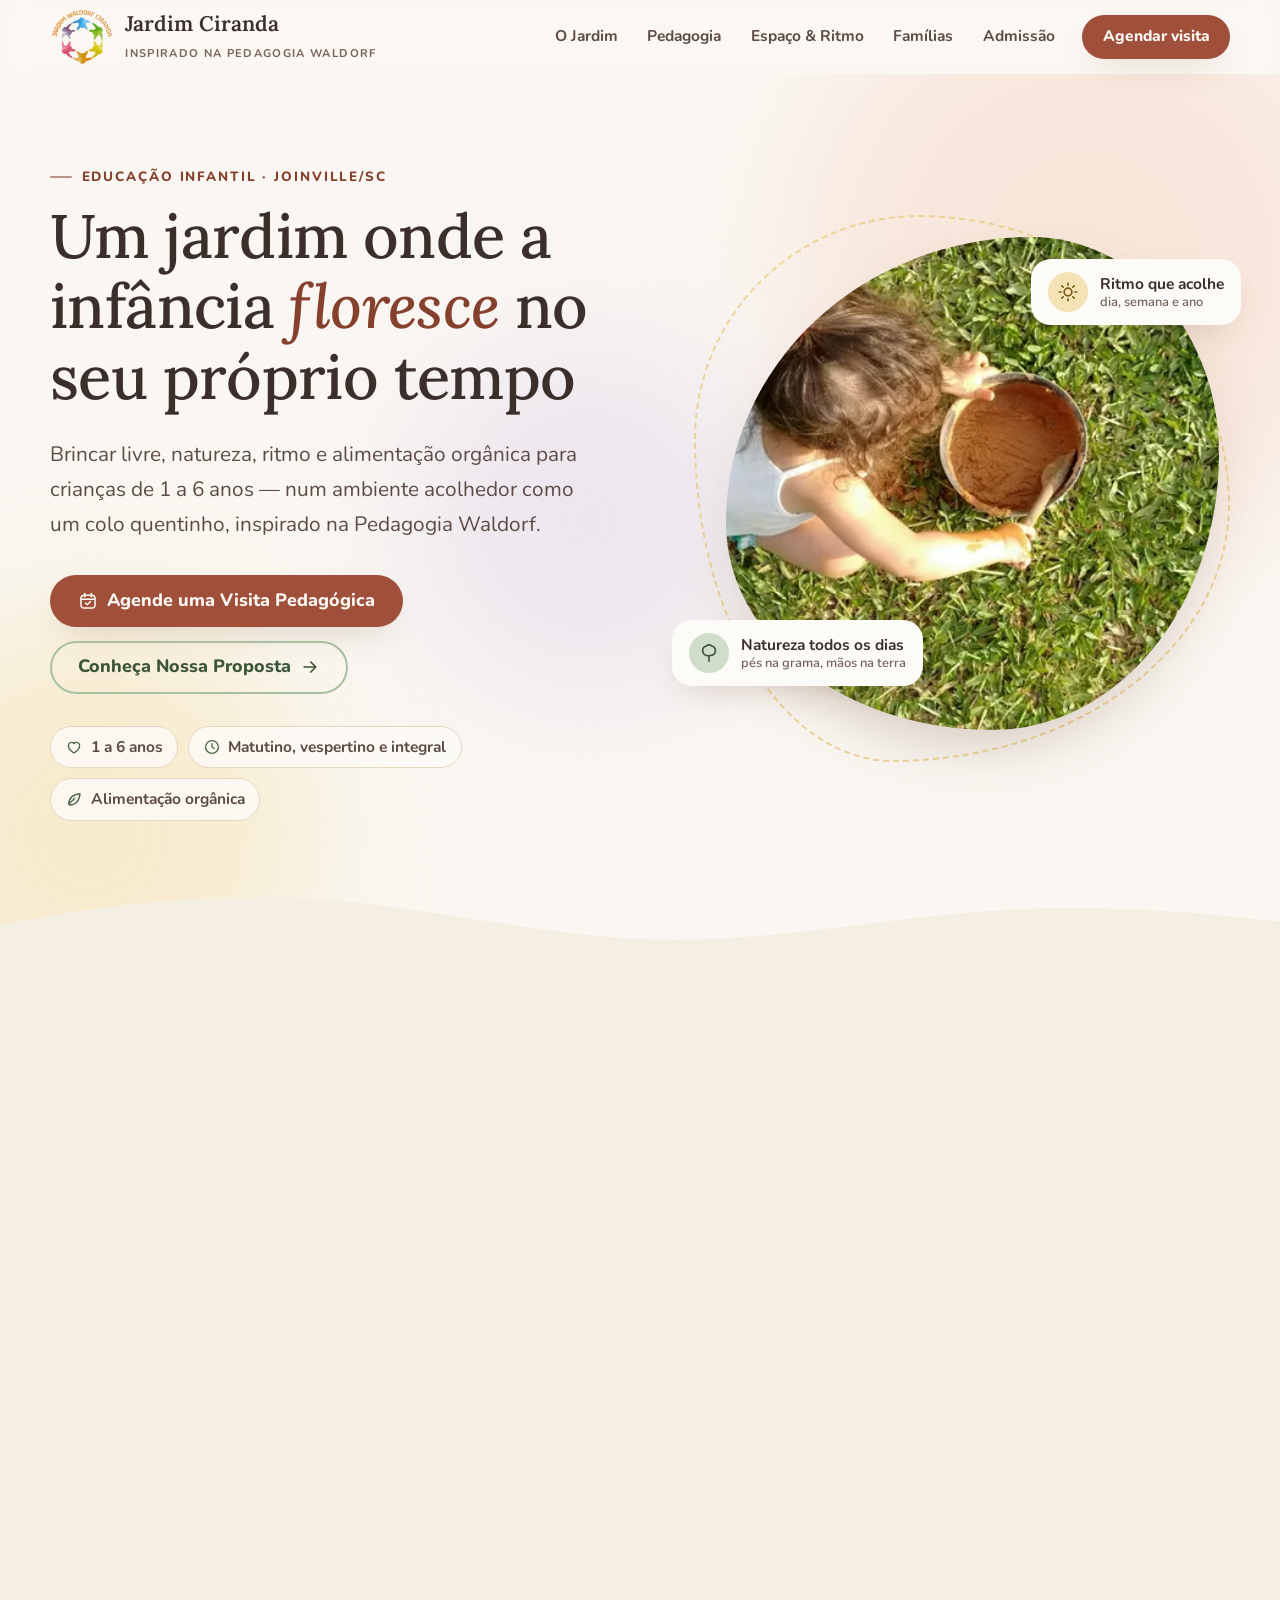
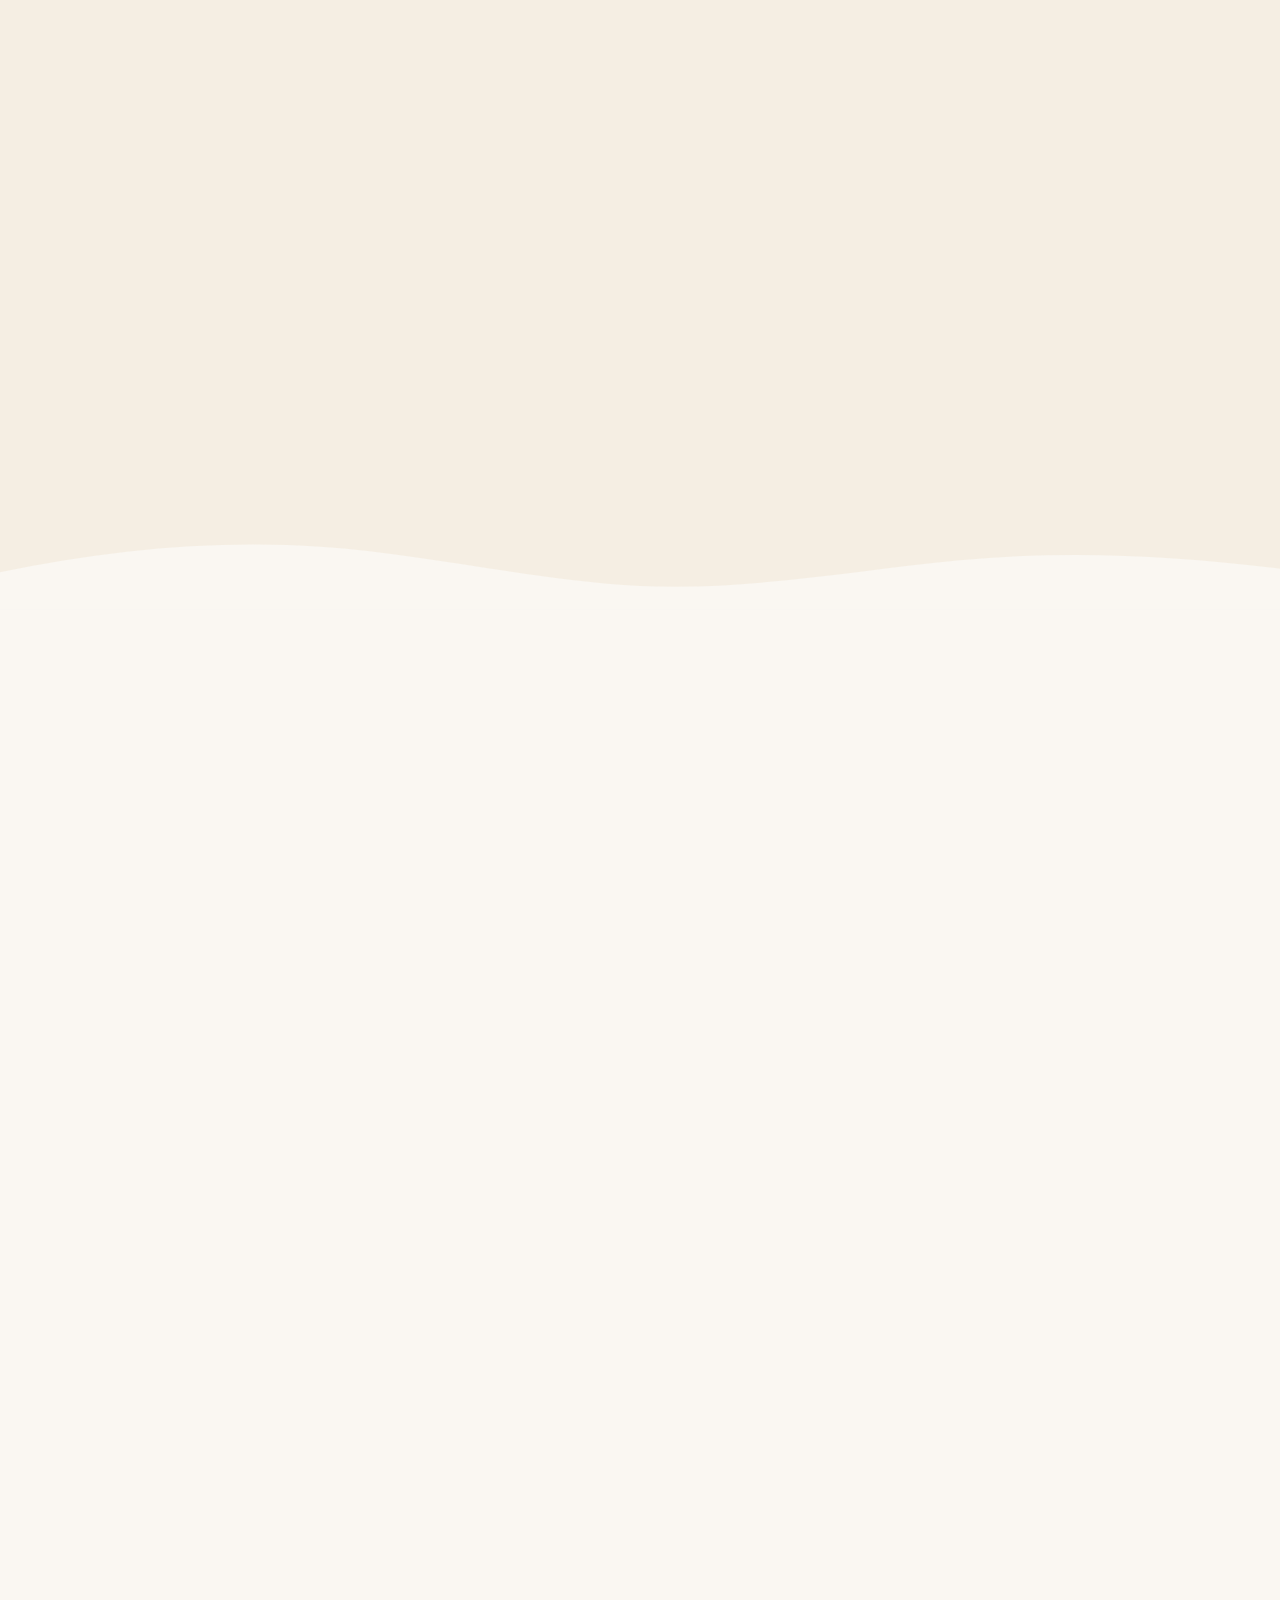
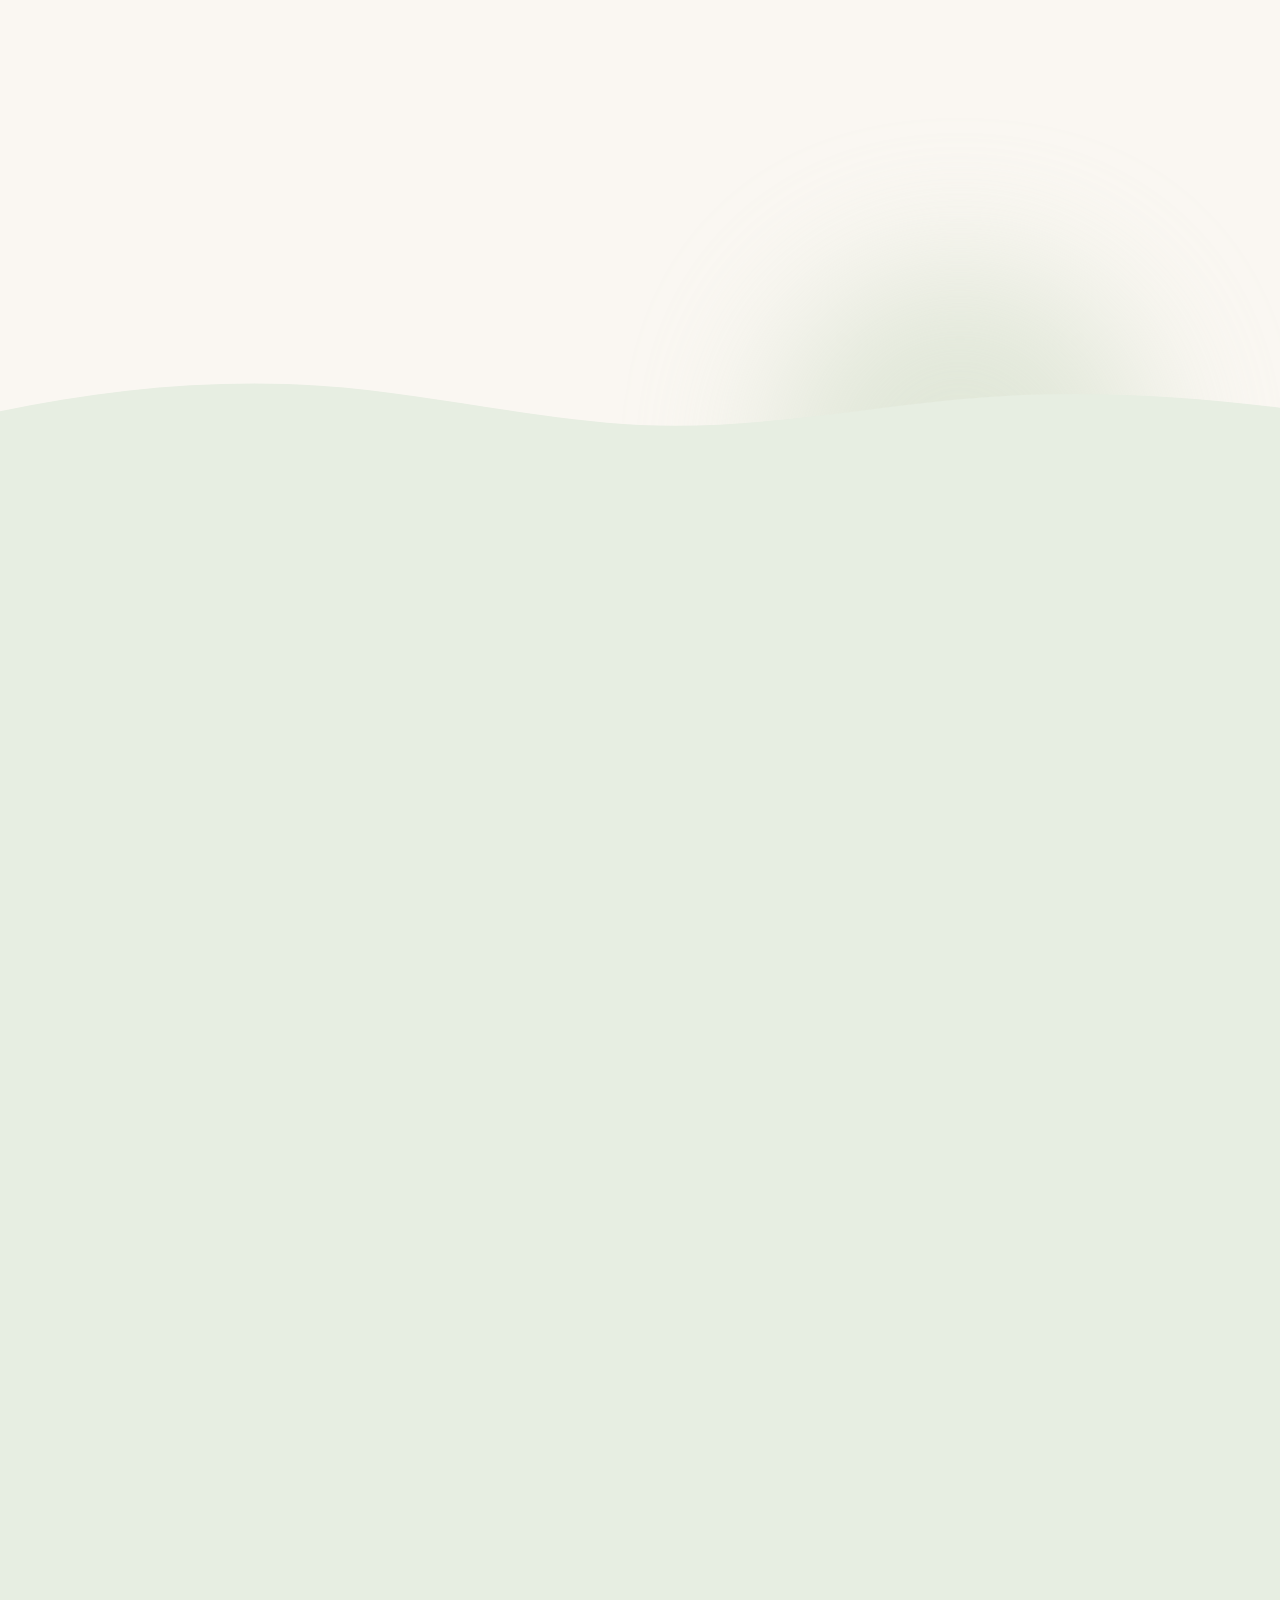
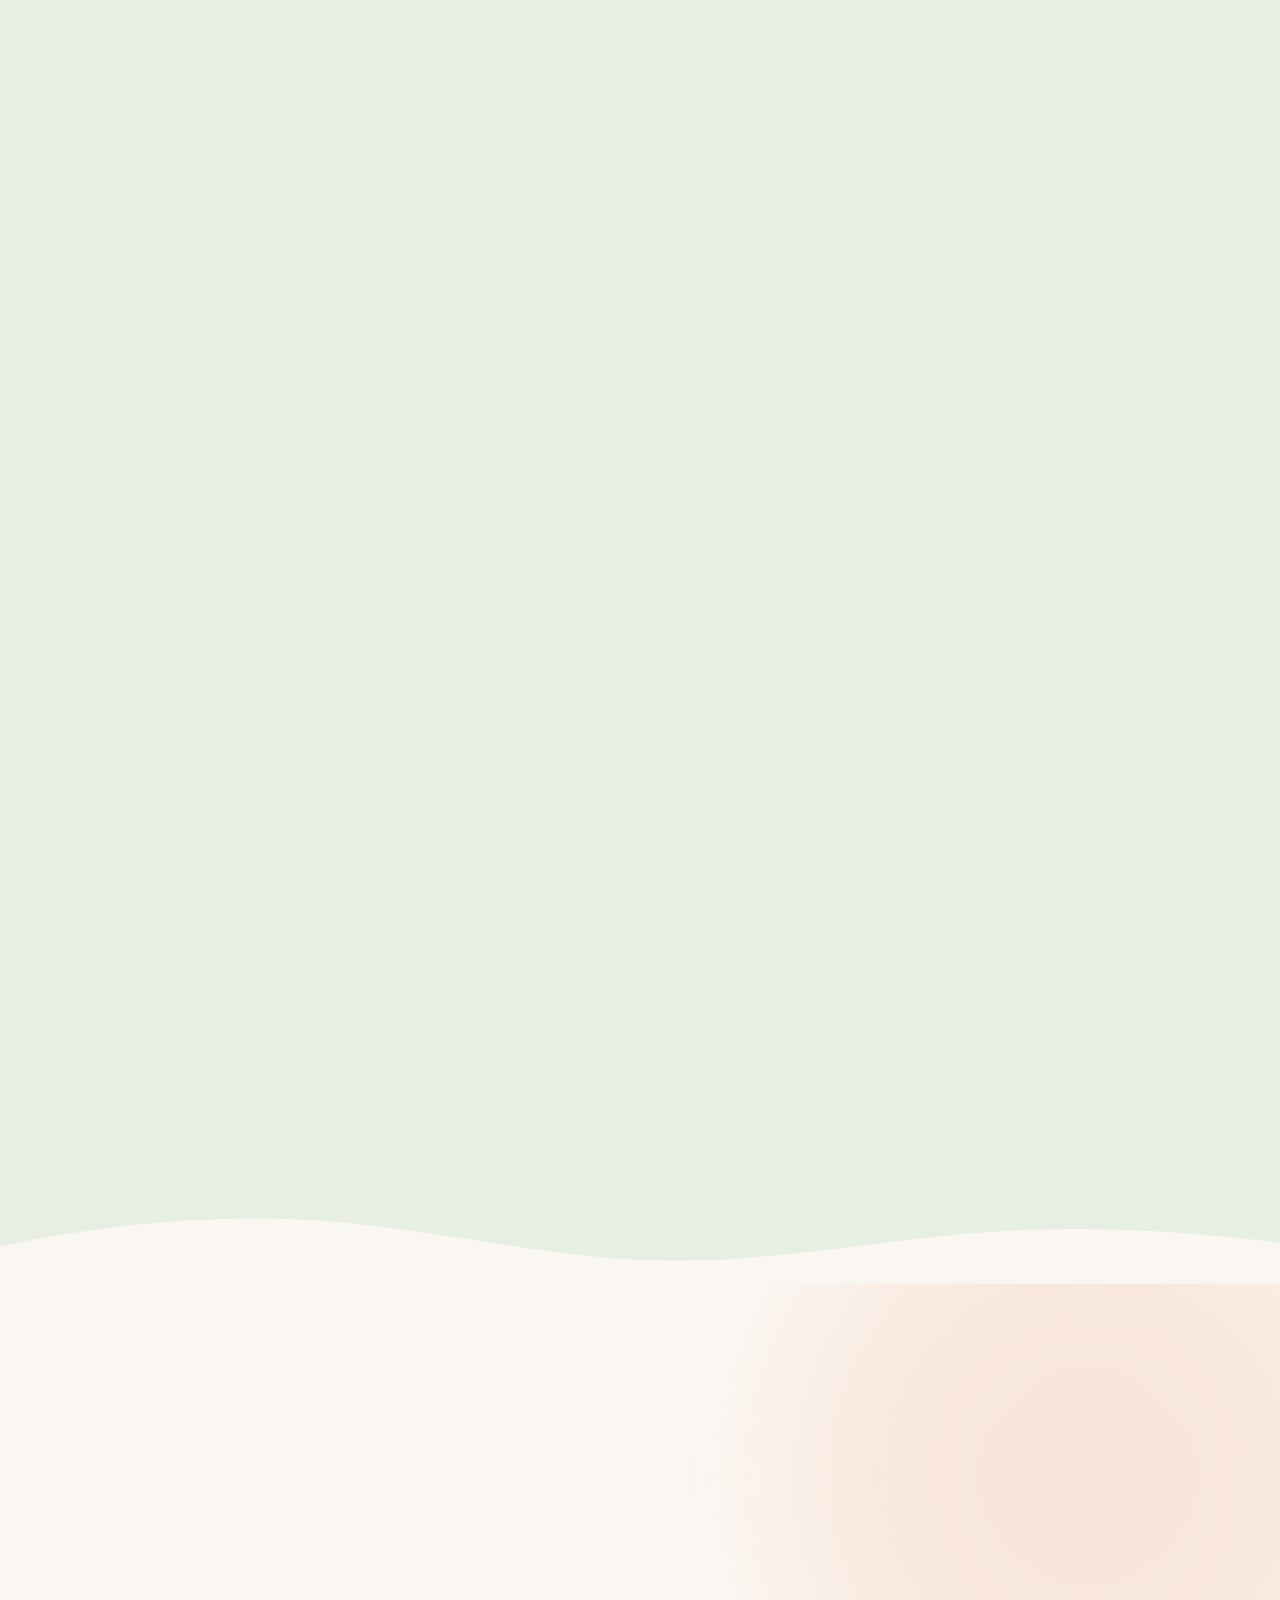
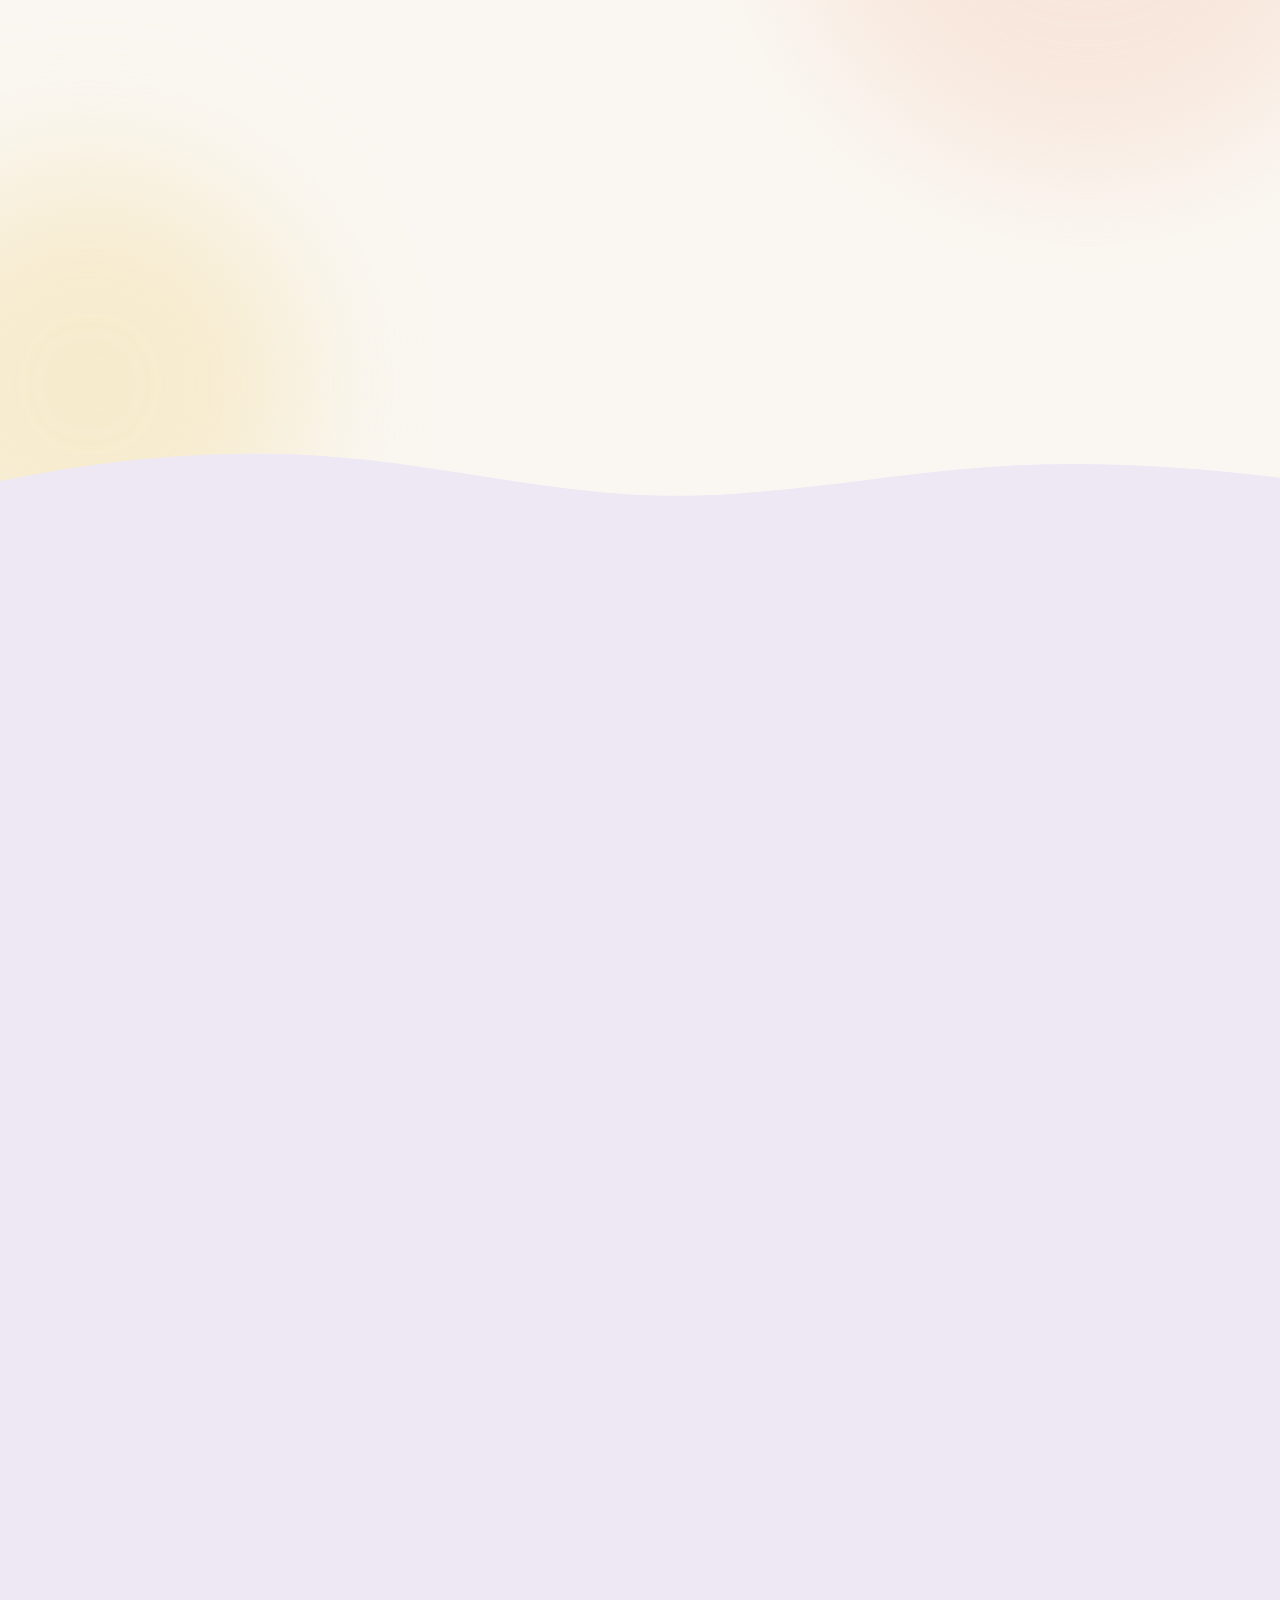
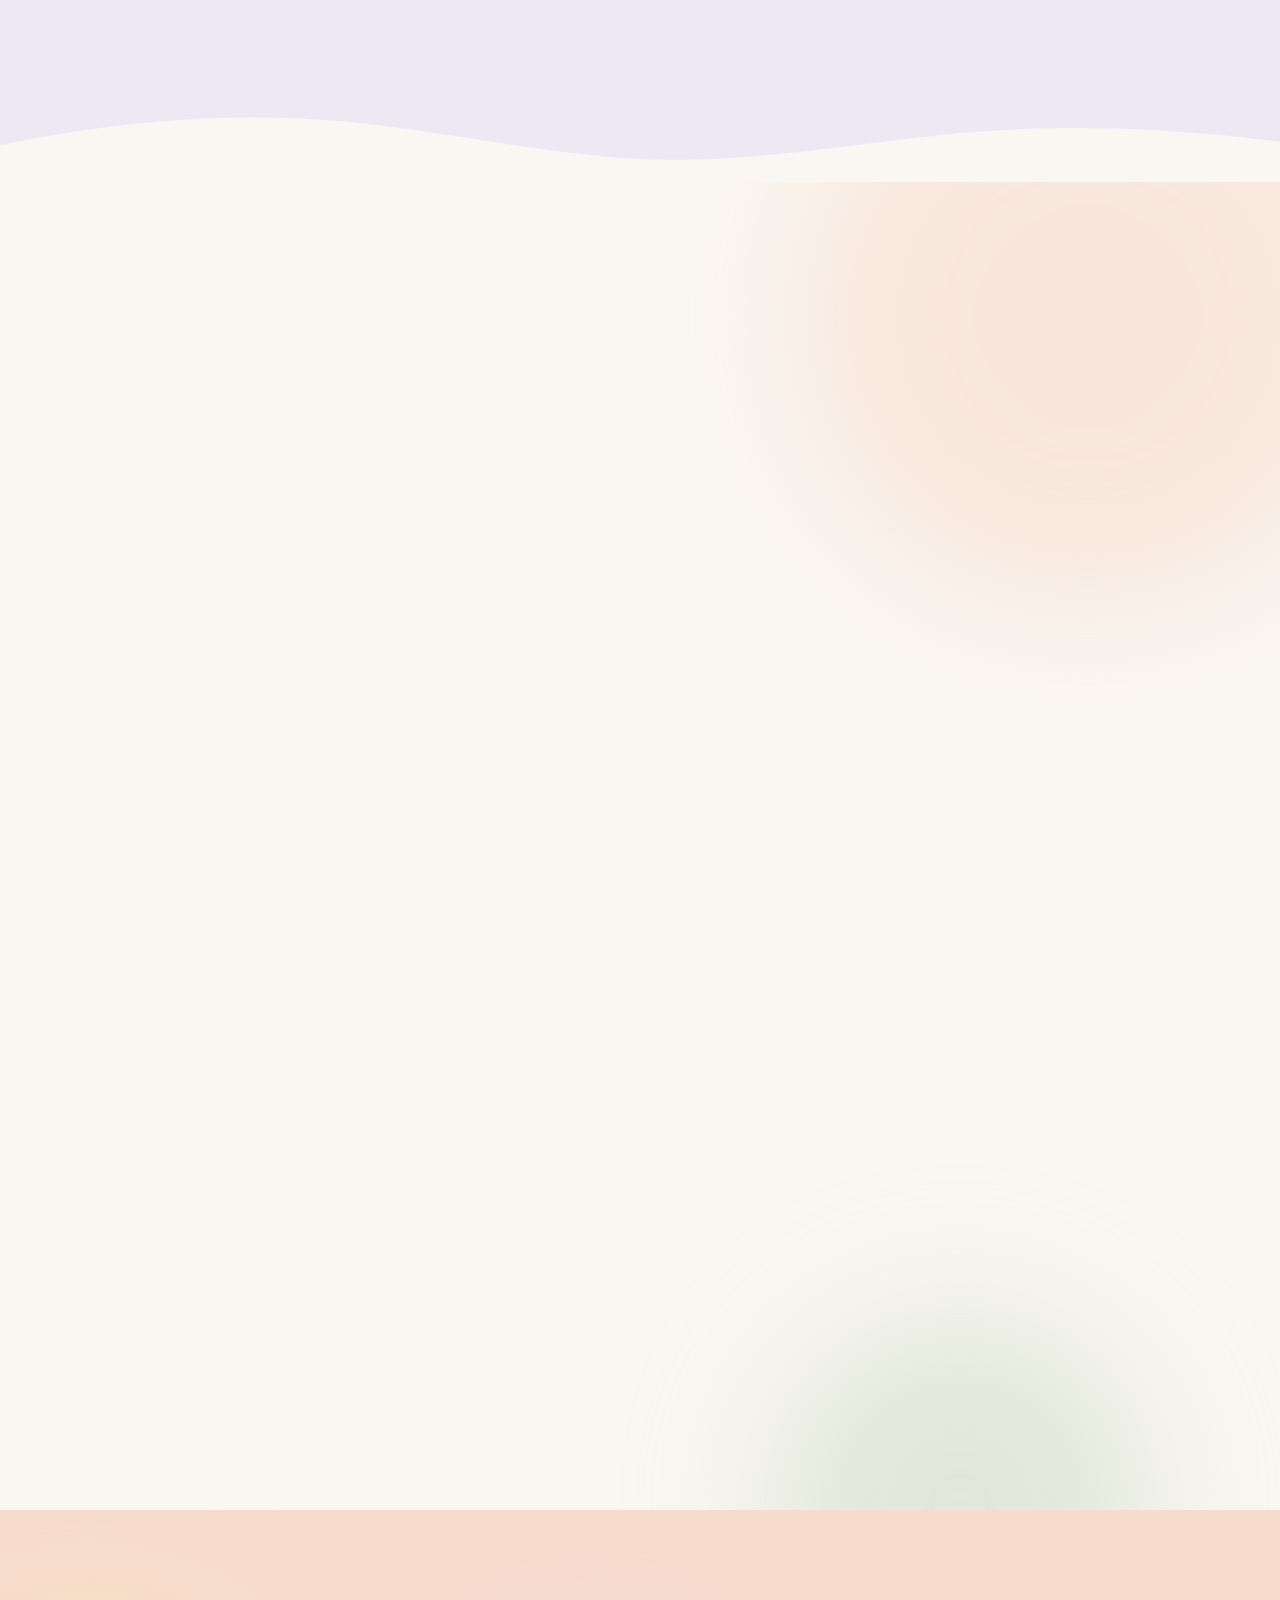
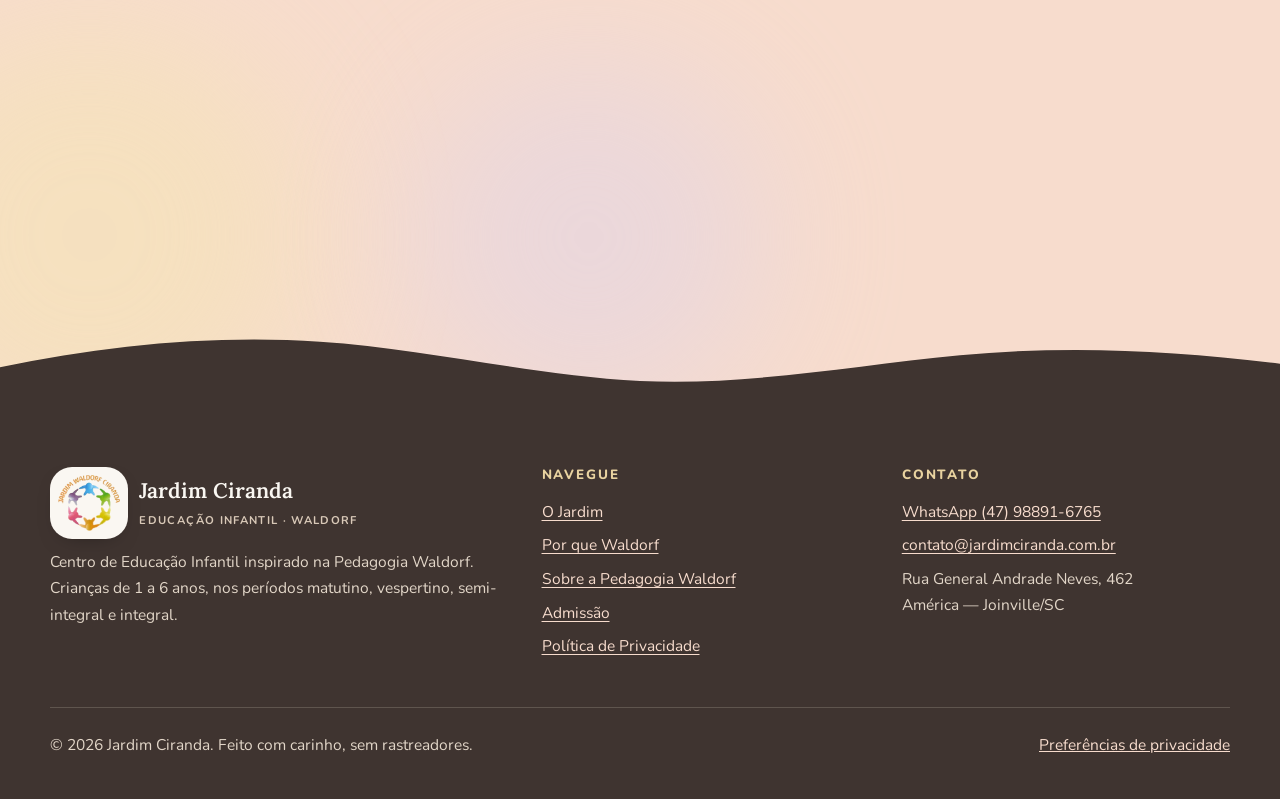
==== commit 183e6f09: "feat: update gallery with real school photos and update documentation" ====
--- a/index.html
+++ b/index.html
@@ -463,15 +463,17 @@
             lar.</p>
         </header>
 
-        <!-- Galeria: imagens originais do site + novas imagens sem rostos (mãos, costas, materiais) -->
+        <!-- Galeria: fotos reais da escola (tratadas: tons quentes, saturação suave; crianças só de costas)
+             + imagens do site antigo e geradas por IA apenas onde ainda não há foto real equivalente.
+             Ordem/tamanhos pensados para preencher a grade de 4 e de 2 colunas sem buracos. -->
         <div class="gallery">
           <figure class="tall wide reveal">
-            <img src="assets/img/caminho-no-jardim-1280.webp"
-              srcset="assets/img/caminho-no-jardim-640.webp 640w, assets/img/caminho-no-jardim-1280.webp 1280w"
-              sizes="(max-width: 860px) 92vw, 580px" width="1280" height="714"
-              alt="Três crianças de costas, de mãos dadas, caminhando descalças por uma trilha de grama em direção a uma grande mangueira ao entardecer"
+            <img src="assets/img/caminhada-entre-arvores-1280.webp"
+              srcset="assets/img/caminhada-entre-arvores-640.webp 640w, assets/img/caminhada-entre-arvores-1280.webp 1280w"
+              sizes="(max-width: 860px) 92vw, 580px" width="1280" height="880"
+              alt="Professora conduz uma fila de crianças, vistas de costas e de botas de chuva, segurando uma corda entre as árvores do jardim"
               loading="lazy" decoding="async">
-            <figcaption>O jardim e as árvores frutíferas</figcaption>
+            <figcaption>Caminhada entre as árvores</figcaption>
           </figure>
           <figure class="reveal d1">
             <img src="assets/img/brinquedos-naturais-640.webp"
@@ -482,12 +484,12 @@
             <figcaption>Sala de brincar</figcaption>
           </figure>
           <figure class="tall reveal d2">
-            <img src="assets/img/horta-colheita-640.webp"
-              srcset="assets/img/horta-colheita-640.webp 640w, assets/img/horta-colheita-1280.webp 1200w"
-              sizes="(max-width: 860px) 46vw, 280px" width="1200" height="896"
-              alt="Mãos pequenas sujas de terra segurando cenouras e alface recém-colhidas na horta" loading="lazy"
-              decoding="async">
-            <figcaption>Horta</figcaption>
+            <img src="assets/img/caminho-do-jardim-640.webp"
+              srcset="assets/img/caminho-do-jardim-640.webp 640w, assets/img/caminho-do-jardim-1280.webp 960w"
+              sizes="(max-width: 860px) 46vw, 280px" width="960" height="1100"
+              alt="Duas crianças, de costas, caminhando por uma trilha de pedras entre a grama e arbustos floridos"
+              loading="lazy" decoding="async">
+            <figcaption>O caminho do jardim</figcaption>
           </figure>
           <figure class="reveal d1">
             <img src="assets/img/mesa-da-epoca-640.webp"
@@ -498,14 +500,22 @@
             <figcaption>Mesa da época</figcaption>
           </figure>
           <figure class="wide reveal">
-            <img src="assets/img/maos-amassando-pao-640.webp"
-              srcset="assets/img/maos-amassando-pao-640.webp 640w, assets/img/maos-amassando-pao-1280.webp 1200w"
-              sizes="(max-width: 860px) 92vw, 580px" width="1200" height="700"
-              alt="Mãos de criança amassando pão integral sobre mesa de madeira polvilhada de farinha" loading="lazy"
-              decoding="async">
-            <figcaption>Cozinha: o pão de cada semana</figcaption>
-          </figure>
-          <figure class="reveal d1">
+            <img src="assets/img/desenho-no-muro-640.webp"
+              srcset="assets/img/desenho-no-muro-640.webp 640w, assets/img/desenho-no-muro-1280.webp 1280w"
+              sizes="(max-width: 860px) 92vw, 580px" width="1280" height="880"
+              alt="Três crianças de costas, junto a um banco de madeira, desenhando no muro à sombra das árvores"
+              loading="lazy" decoding="async">
+            <figcaption>Arte ao ar livre</figcaption>
+          </figure>
+          <figure class="tall reveal d1">
+            <img src="assets/img/pintura-com-terra-640.webp"
+              srcset="assets/img/pintura-com-terra-640.webp 640w, assets/img/pintura-com-terra-1280.webp 1200w"
+              sizes="(max-width: 860px) 46vw, 280px" width="1200" height="1480"
+              alt="Criança de costas pintando um muro com tinta de terra avermelhada, ao lado de um balde de tinta"
+              loading="lazy" decoding="async">
+            <figcaption>Pintura com terra</figcaption>
+          </figure>
+          <figure class="reveal d2">
             <img src="assets/img/jardim-familias-plantando-640.webp"
               srcset="assets/img/jardim-familias-plantando-640.webp 640w, assets/img/jardim-familias-plantando-1280.webp 1280w"
               sizes="(max-width: 860px) 46vw, 280px" width="1280" height="851"
@@ -513,13 +523,21 @@
               loading="lazy" decoding="async">
             <figcaption>Mutirão das famílias</figcaption>
           </figure>
-          <figure class="reveal d2">
-            <img src="assets/img/maos-tecendo-la-640.webp"
-              srcset="assets/img/maos-tecendo-la-640.webp 640w, assets/img/maos-tecendo-la-1280.webp 1200w"
-              sizes="(max-width: 860px) 46vw, 280px" width="1200" height="896"
-              alt="Mãos de criança tricotando com os dedos fios de lã natural creme e rosa, ao lado de um cesto de novelos"
+          <figure class="wide reveal">
+            <img src="assets/img/tanque-de-areia-640.webp"
+              srcset="assets/img/tanque-de-areia-640.webp 640w, assets/img/tanque-de-areia-1280.webp 1220w"
+              sizes="(max-width: 860px) 92vw, 580px" width="1220" height="810"
+              alt="Tanque de areia com peixinhos de madeira pintados, casinha de brinquedo rosa e plantas ao fundo"
               loading="lazy" decoding="async">
-            <figcaption>Trabalhos manuais</figcaption>
+            <figcaption>Tanque de areia e casinha</figcaption>
+          </figure>
+          <figure class="reveal d1">
+            <img src="assets/img/parque-de-madeira-640.webp"
+              srcset="assets/img/parque-de-madeira-640.webp 640w, assets/img/parque-de-madeira-1280.webp 1200w"
+              sizes="(max-width: 860px) 46vw, 280px" width="1200" height="900"
+              alt="Gramado com escada de troncos, estrutura de madeira para escalar e uma muda de árvore recém-plantada"
+              loading="lazy" decoding="async">
+            <figcaption>Parque de madeira</figcaption>
           </figure>
         </div>
 
--- a/assets/css/styles.css
+++ b/assets/css/styles.css
@@ -132,6 +132,9 @@
   text-size-adjust: 100%;
   scroll-behavior: smooth;
   scroll-padding-top: calc(var(--header-h) + 16px);
+  /* Rede de segurança contra rolagem horizontal no celular.
+     `clip` (e não `hidden`) para não criar contêiner de rolagem e não quebrar o header sticky. */
+  overflow-x: clip;
 }
 
 body {
@@ -142,7 +145,9 @@
   color: var(--text);
   background: var(--bg);
   -webkit-font-smoothing: antialiased;
-  overflow-x: hidden;
+  overflow-x: hidden; /* fallback para navegadores sem suporte a `clip` */
+  overflow-x: clip;
+  overflow-wrap: break-word;
 }
 
 img, svg, iframe { display: block; max-width: 100%; }
@@ -210,6 +215,9 @@
 
 /* ---------- 4. Layout ---------- */
 .container { width: min(100% - 2.5rem, var(--container)); margin-inline: auto; }
+/* Itens de grid/flex podem encolher abaixo do conteúdo mínimo (evita estourar a largura no celular) */
+.hero__grid > *, .manifesto > *, .rhythm > *, .steps > *, .contact > *, .form-grid > *,
+.form-actions > *, .footer-grid > *, .site-header .container > * { min-width: 0; }
 .section { position: relative; padding-block: var(--section-y); }
 .section--alt { background: var(--bg-alt); }
 .section--sage { background: var(--c-sage-100); }
@@ -295,7 +303,13 @@
 .brand:hover { color: var(--text); }
 .brand__logo { width: auto; height: min(58px, calc(var(--header-h) - 14px)); flex-shrink: 0; transition: transform 0.9s var(--ease); }
 .brand:hover .brand__logo { transform: rotate(-8deg) scale(1.04); }
-@media (max-width: 480px) { .brand__logo { height: 46px; } }
+@media (max-width: 480px) {
+  .brand { gap: 0.55rem; }
+  .brand__logo { height: 46px; }
+  .site-header .brand__name { font-size: 1.12rem; }
+  .site-header .brand__tag { display: none; }
+  .site-header .btn--sm { padding-inline: 0.9rem; }
+}
 @media (prefers-reduced-motion: reduce) { .brand:hover .brand__logo { transform: none; } }
 .brand__name { font-family: var(--font-serif); font-size: 1.32rem; font-weight: 600; line-height: 1; }
 .brand__tag { display: block; font-family: var(--font-sans); font-size: 0.7rem; font-weight: 700; letter-spacing: 0.12em; text-transform: uppercase; color: var(--text-subtle); margin-top: 4px; }
@@ -389,6 +403,7 @@
   .hero__media { max-width: 440px; order: -1; }
   .hero__card--a { left: 0; }
   .hero__card--b { right: 0; }
+  .hero__card { max-width: 82%; }
 }
 
 /* ---------- 8. Manifesto "Imagine" ---------- */
@@ -592,7 +607,8 @@
 .faq details > div p:last-child { margin: 0; }
 
 /* ---------- 14. Contato / formulário ---------- */
-.contact { position: relative; z-index: 1; display: grid; grid-template-columns: 1.15fr 0.85fr; gap: clamp(1.5rem, 4vw, 3rem); align-items: start; }
+.contact { position: relative; z-index: 1; display: grid; grid-template-columns: minmax(0, 1.15fr) minmax(0, 0.85fr); gap: clamp(1.5rem, 4vw, 3rem); align-items: start; }
+@media (max-width: 900px) { .contact { grid-template-columns: minmax(0, 1fr); } }
 
 .form-card {
   padding: clamp(1.5rem, 1rem + 2vw, 2.5rem);
@@ -643,7 +659,7 @@
 .form-status a { color: inherit; font-weight: 800; }
 
 @media (max-width: 600px) {
-  .form-grid, .form-actions { grid-template-columns: 1fr; }
+  .form-grid, .form-actions { grid-template-columns: minmax(0, 1fr); }
 }
 
 .contact-aside { display: grid; gap: 1.1rem; }
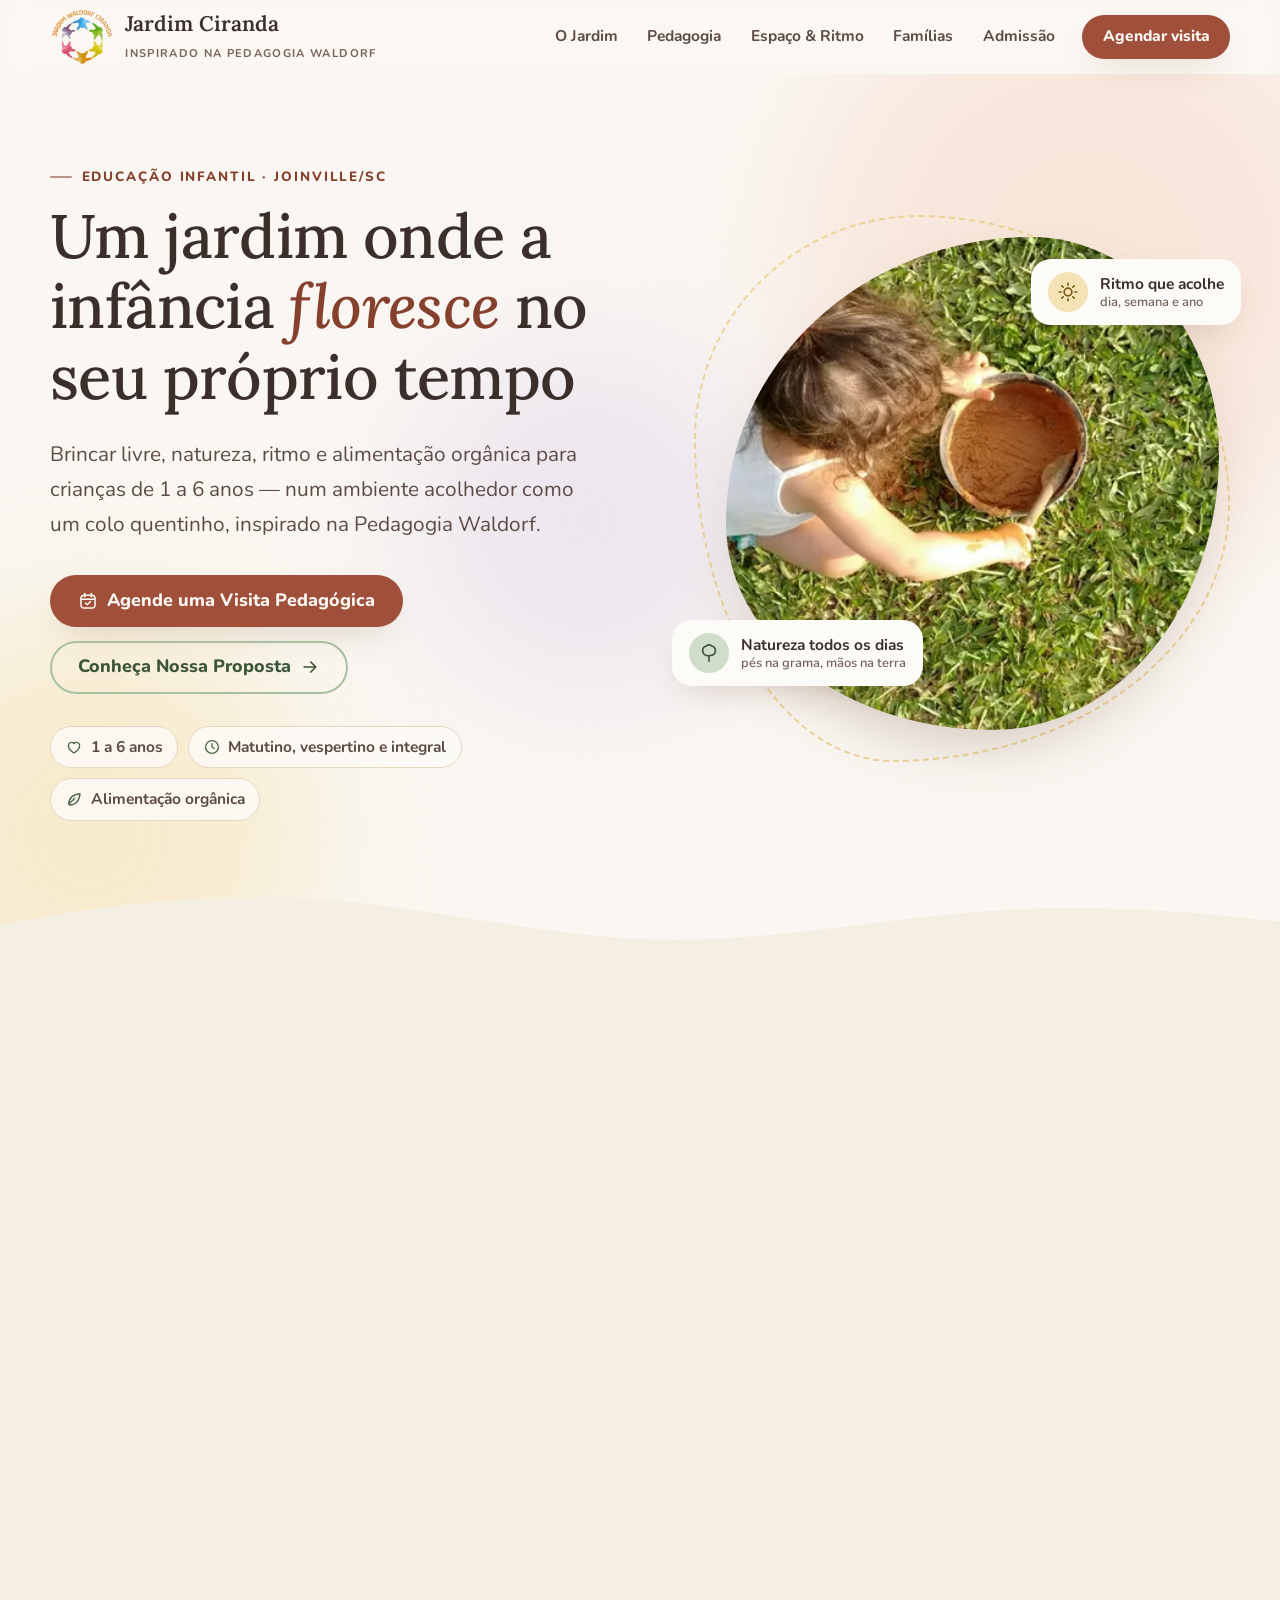
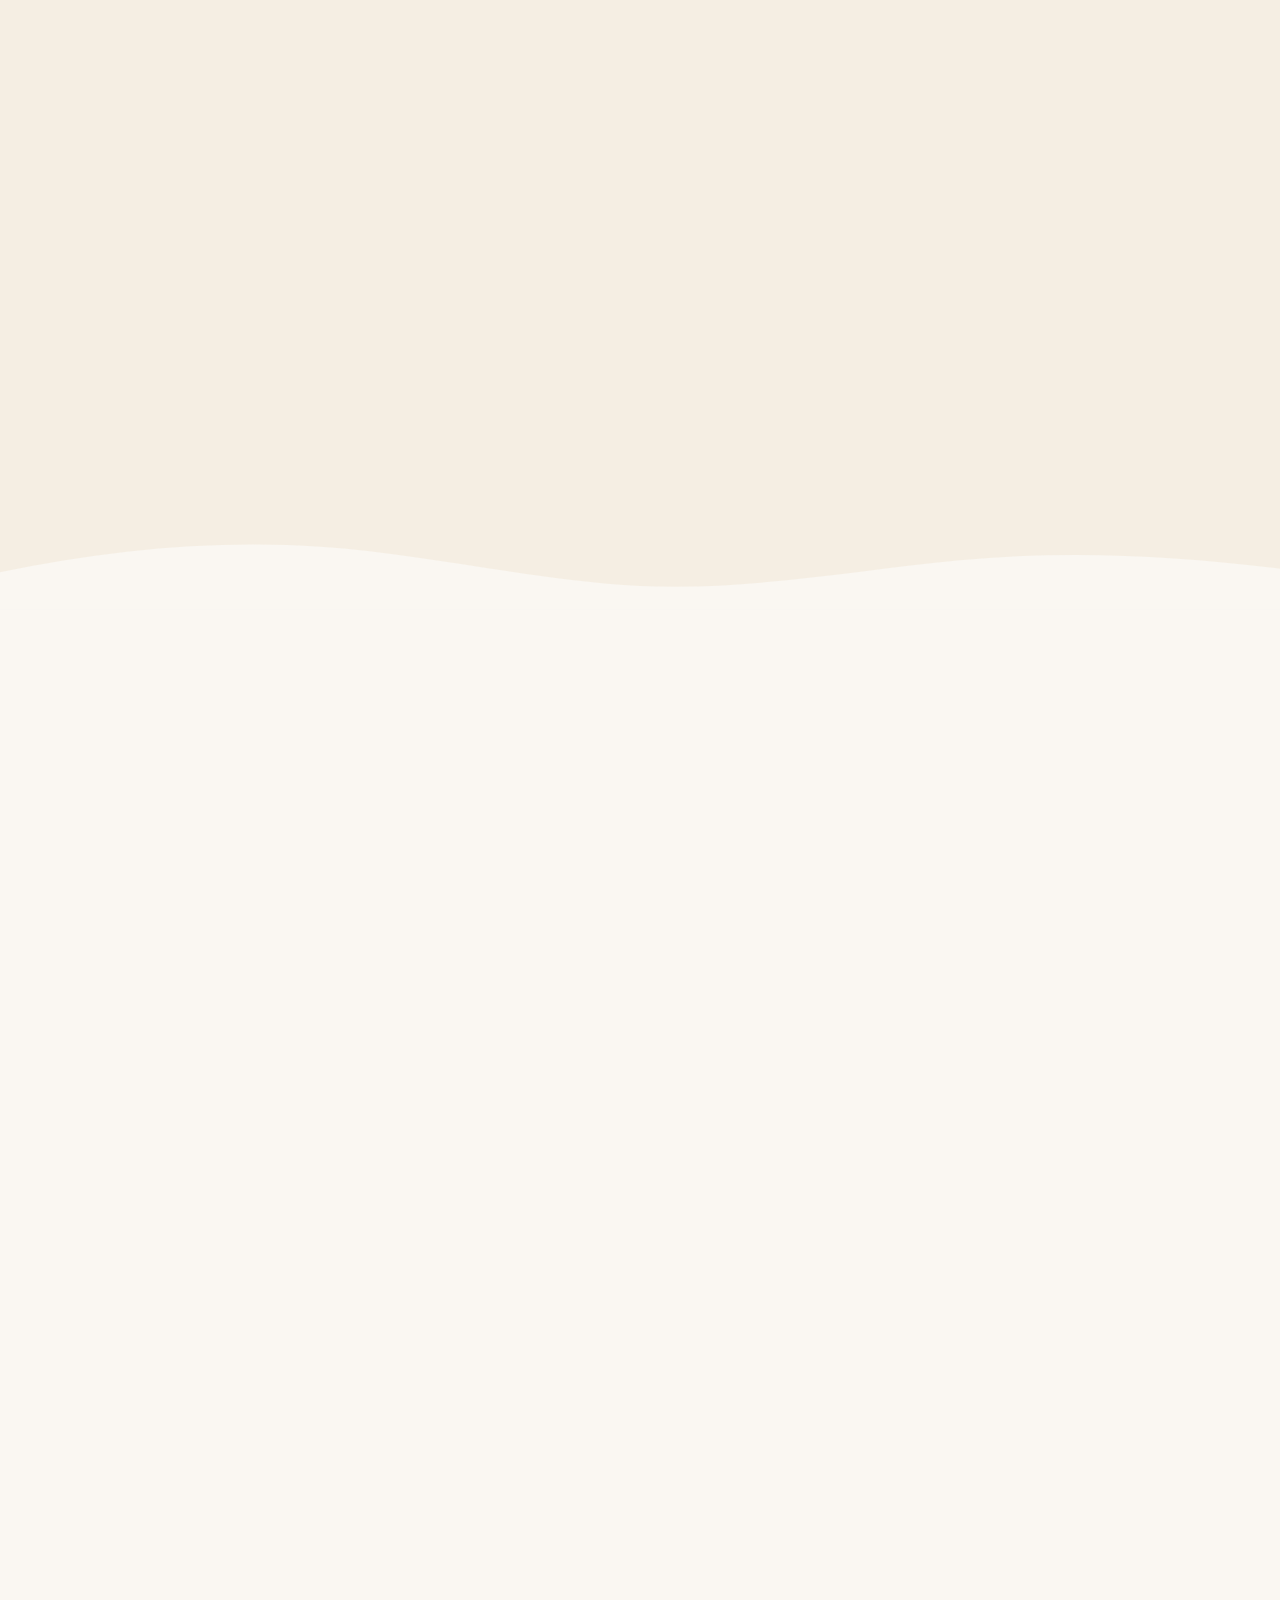
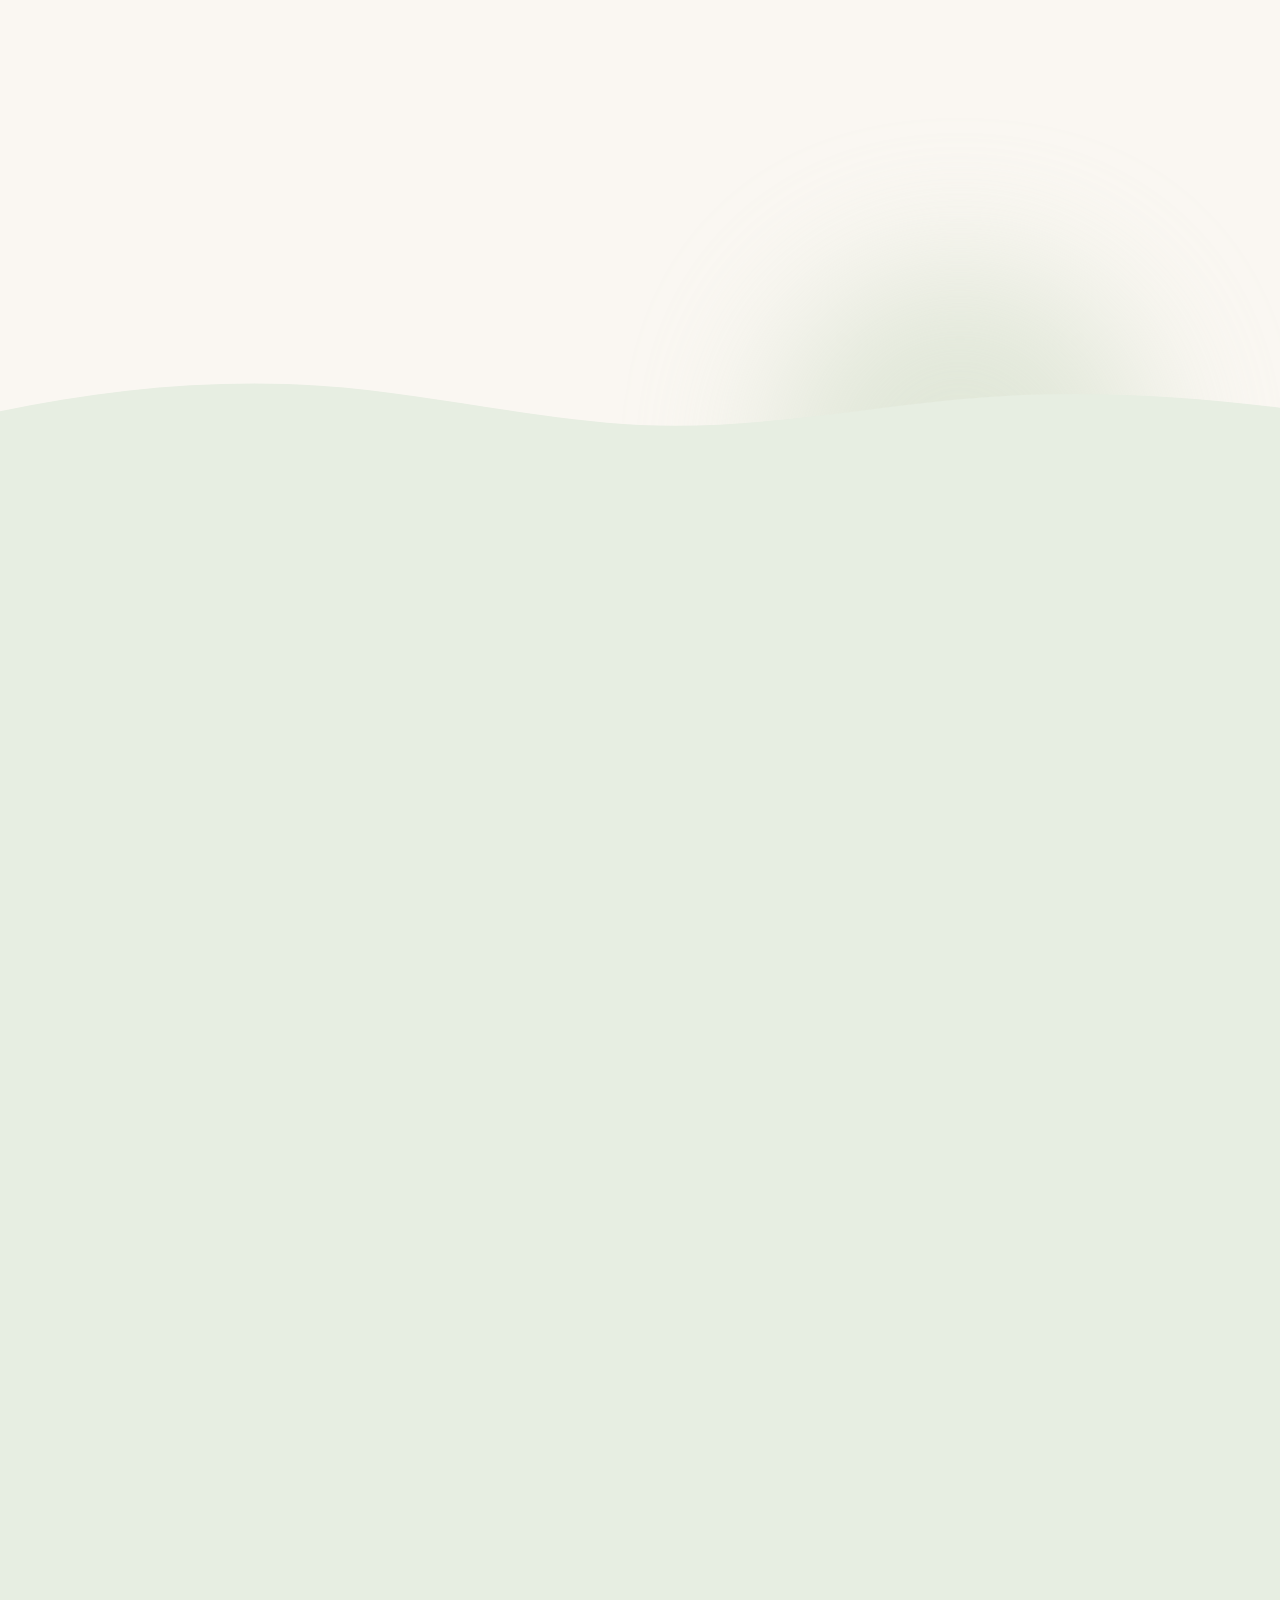
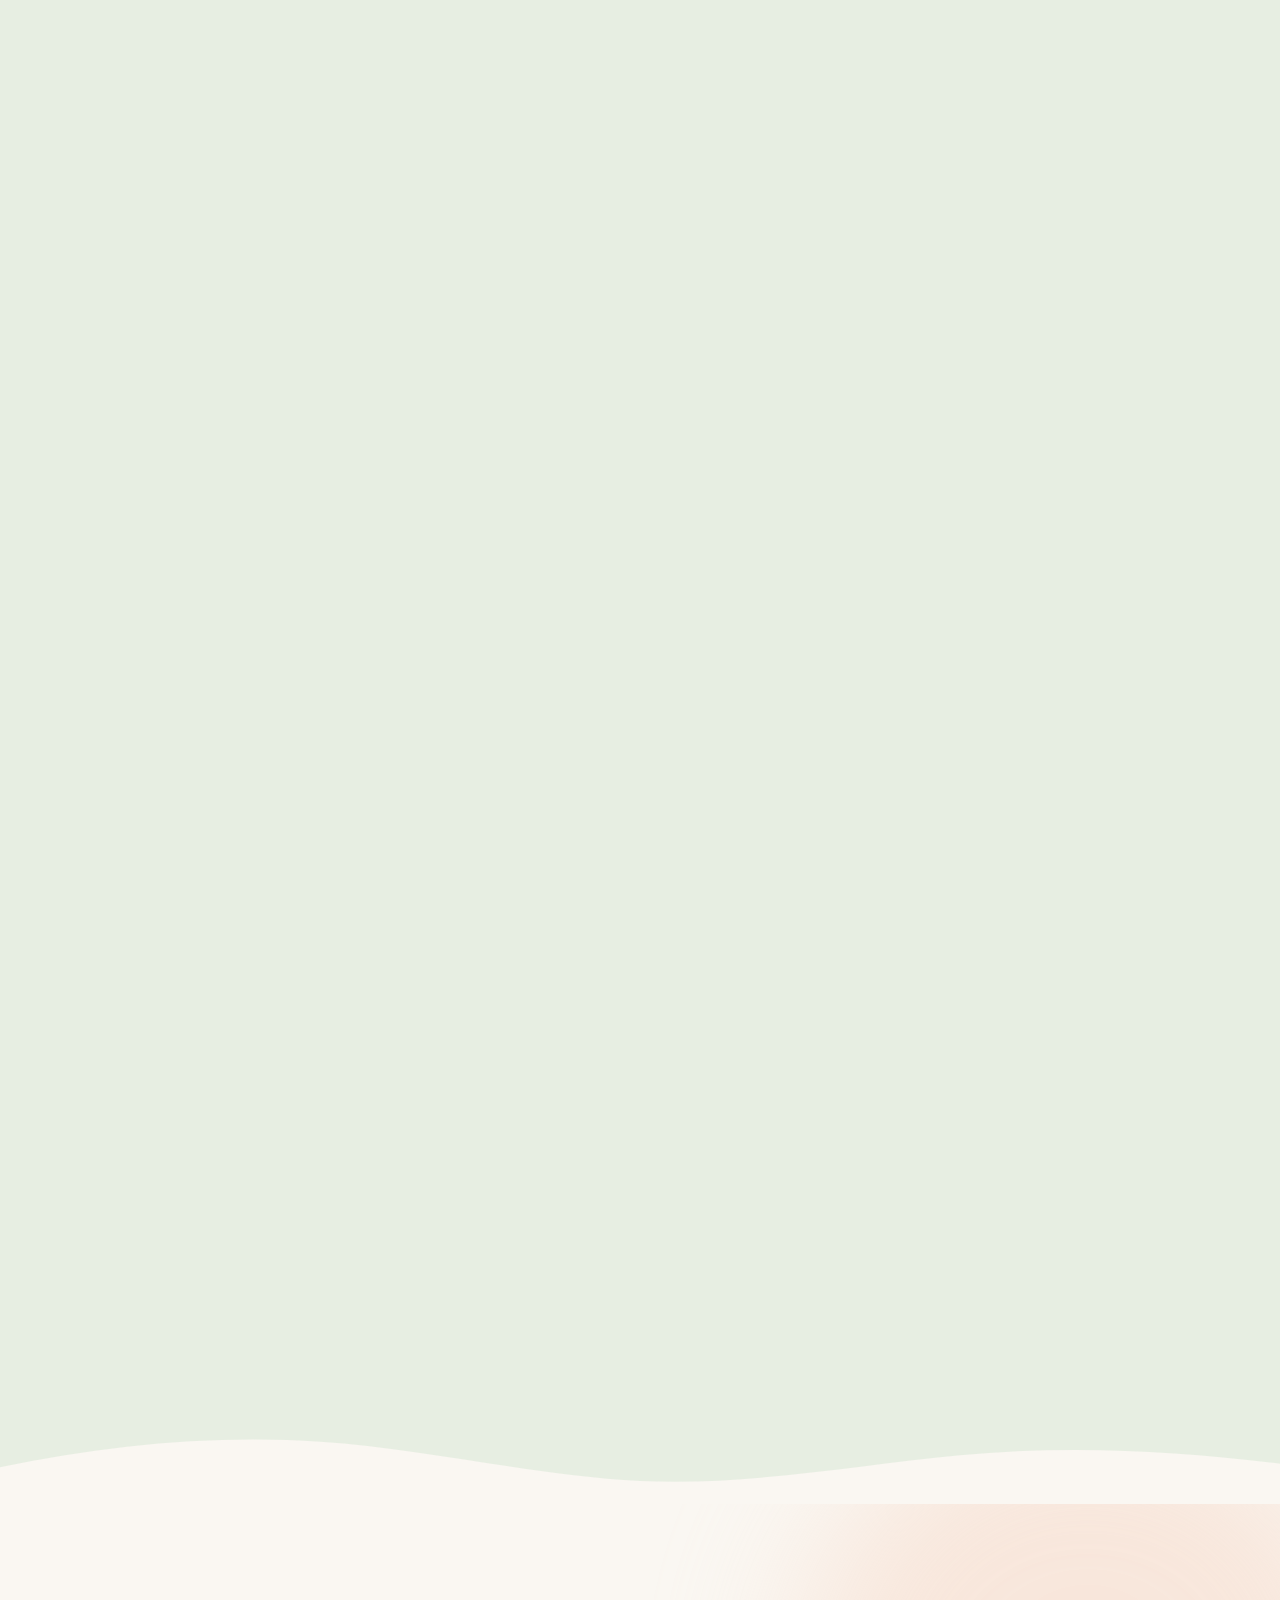
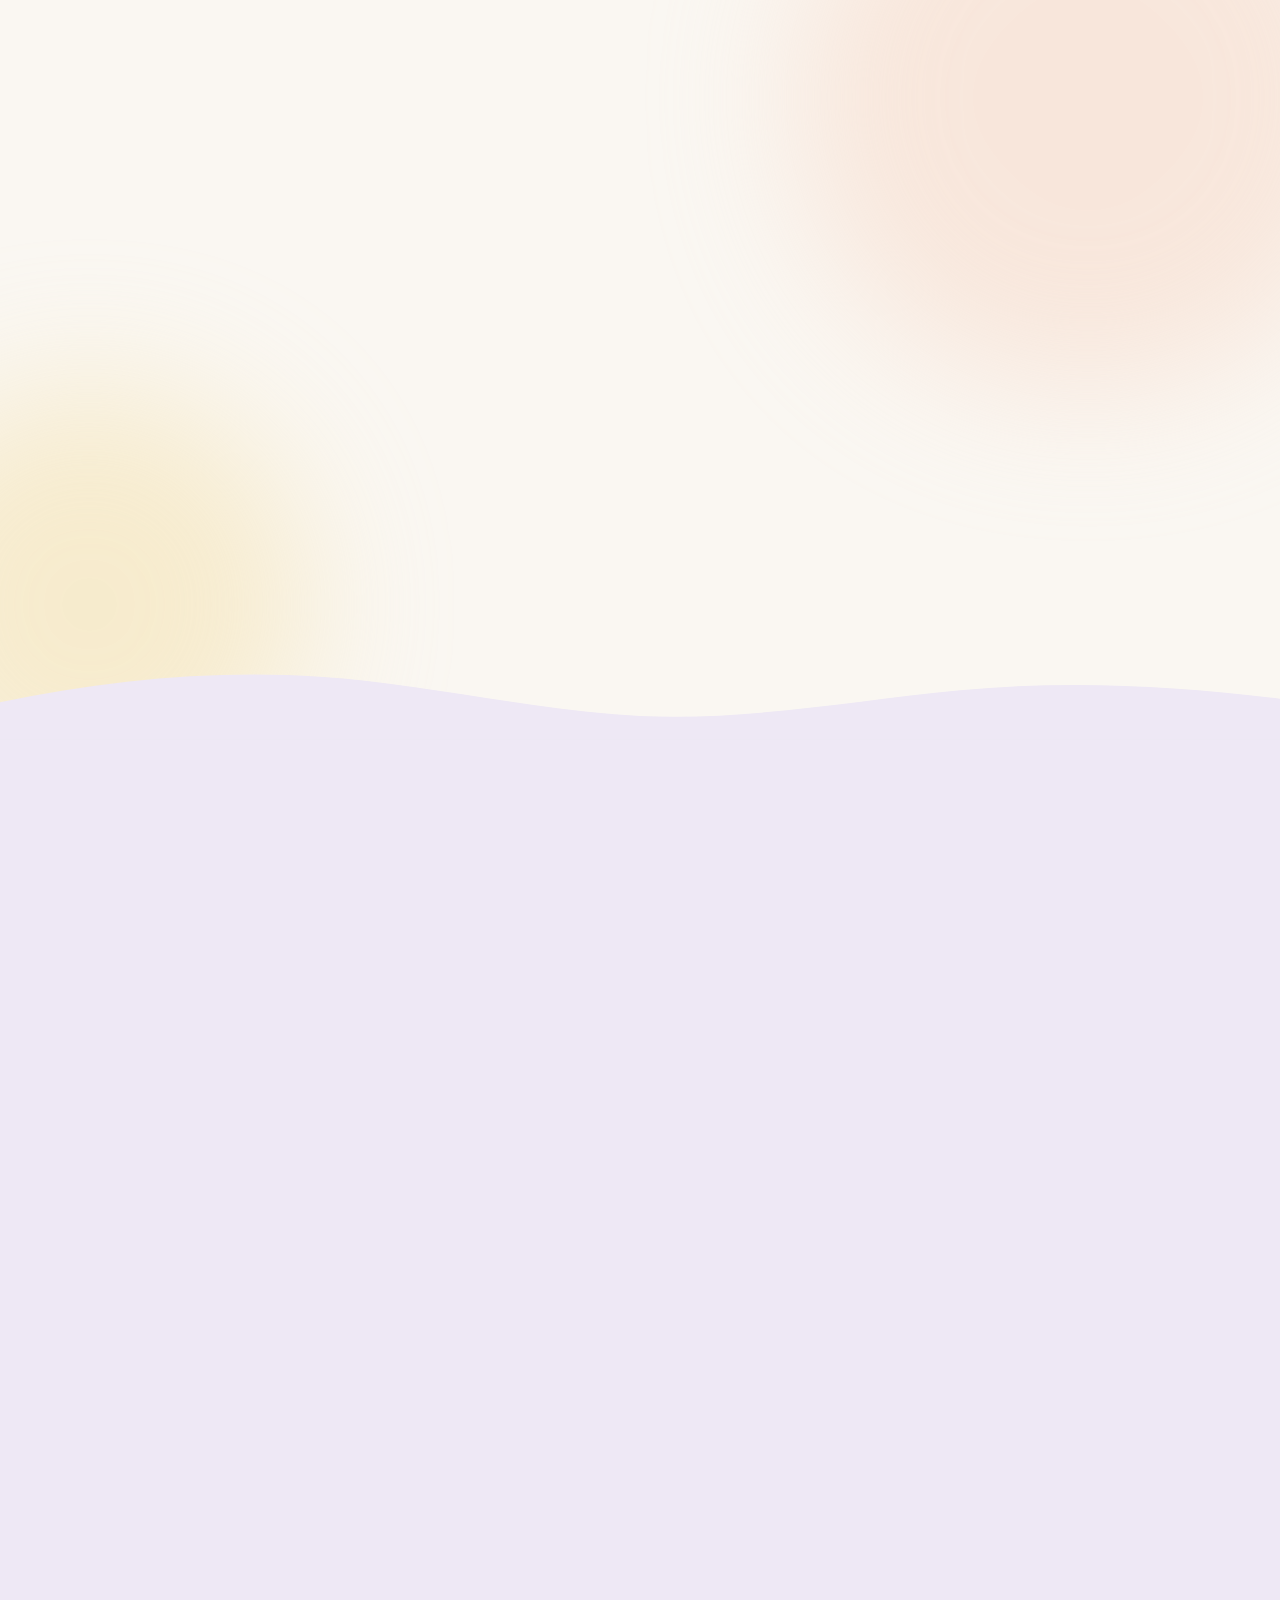
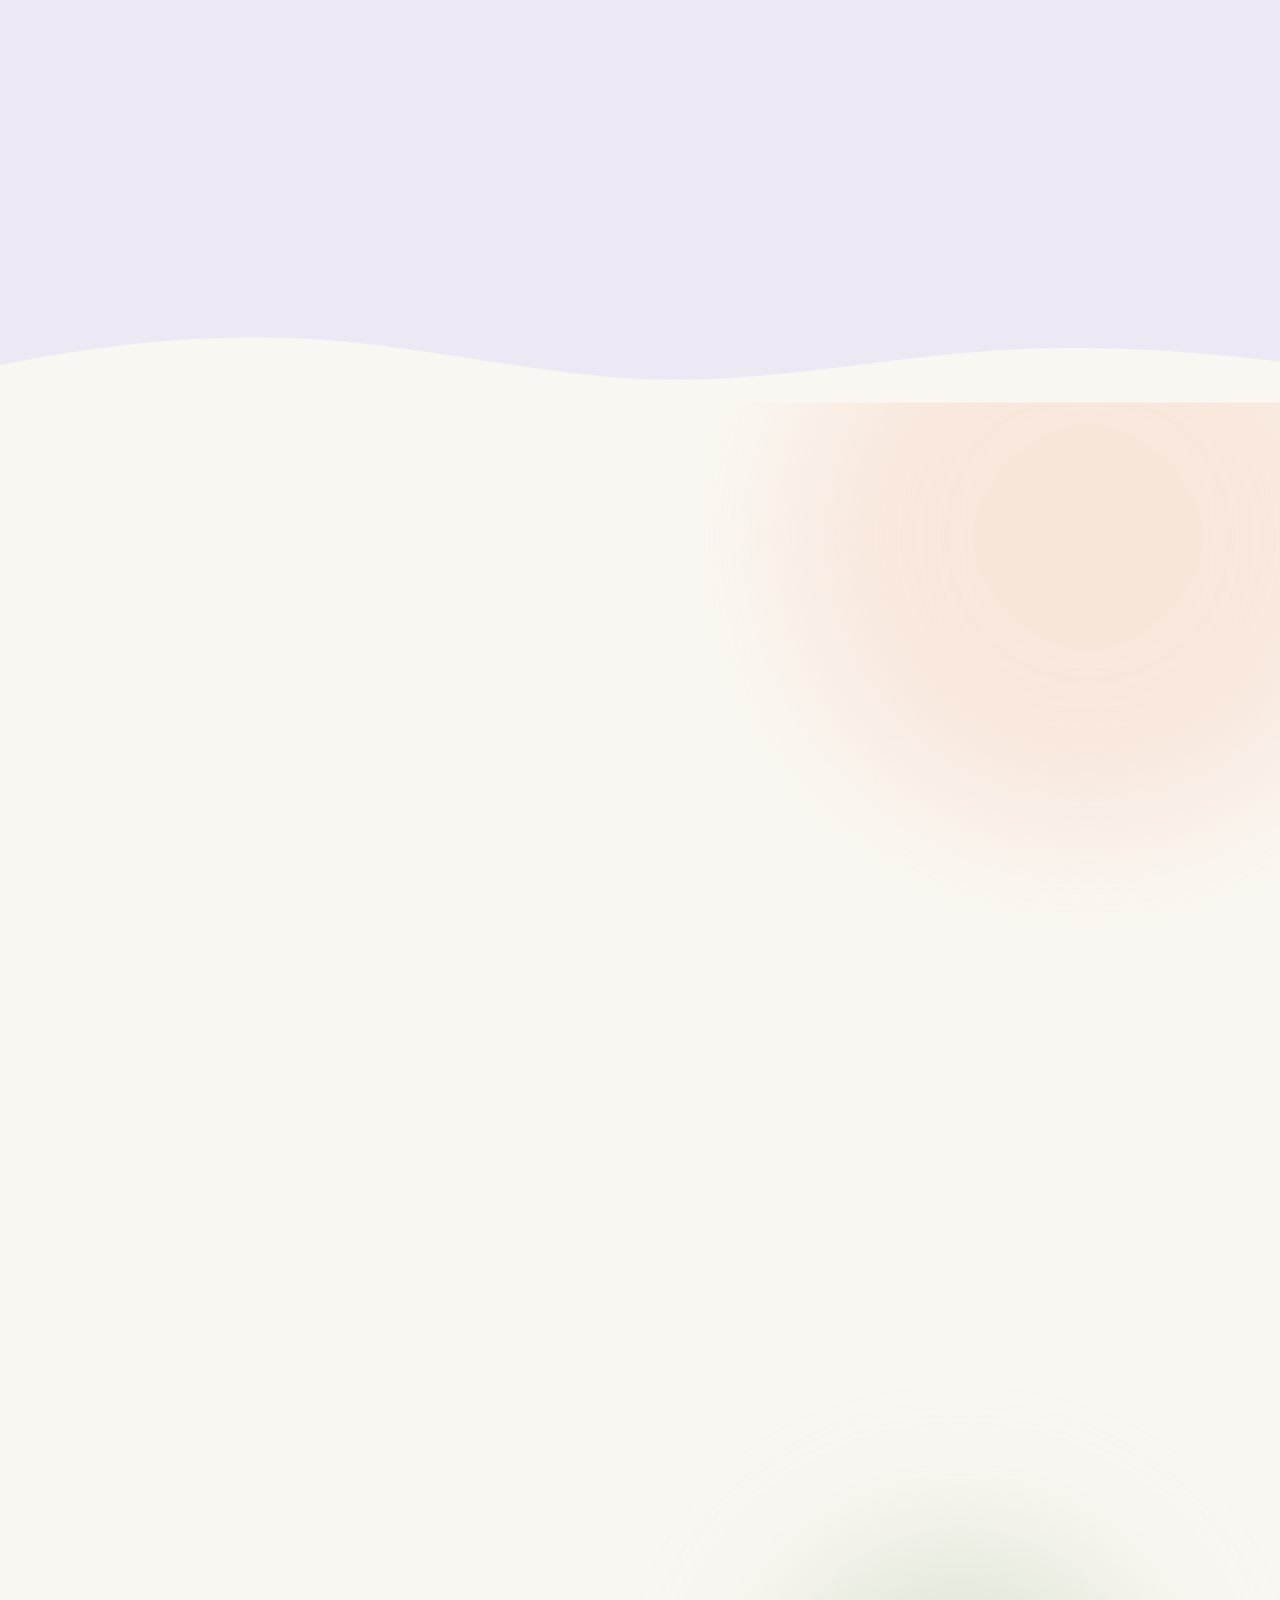
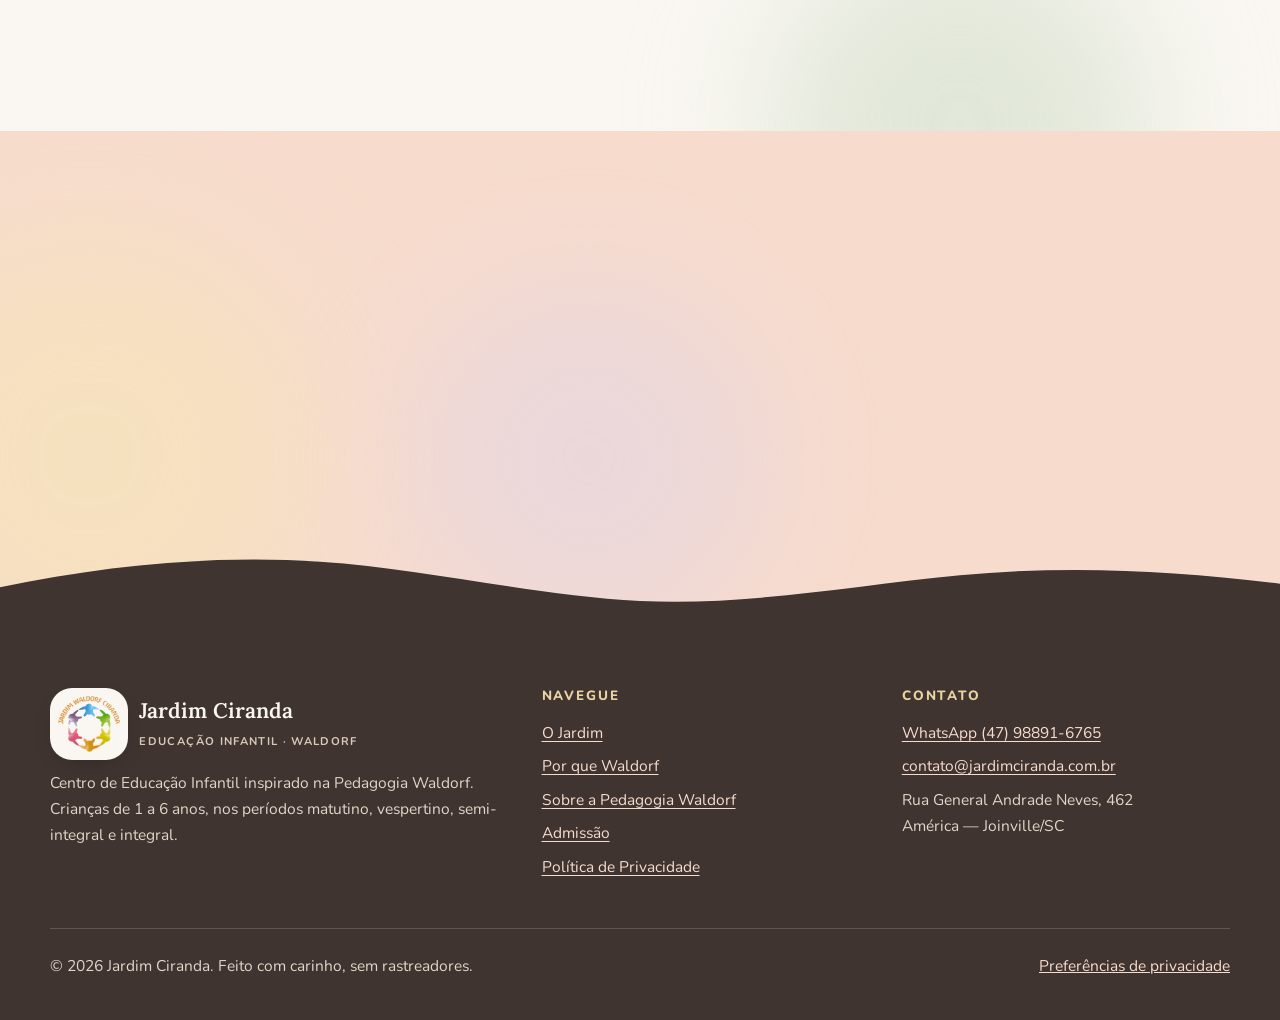
==== commit 60401125: "feat: add design system styles, responsive images, and page markup for Jardim Ciranda" ====
--- a/index.html
+++ b/index.html
@@ -499,7 +499,15 @@
               loading="lazy" decoding="async">
             <figcaption>Mesa da época</figcaption>
           </figure>
-          <figure class="wide reveal">
+          <figure class="tall reveal">
+            <img src="assets/img/canteiro-de-folhagens-640.webp"
+              srcset="assets/img/canteiro-de-folhagens-640.webp 640w, assets/img/canteiro-de-folhagens-1280.webp 690w"
+              sizes="(max-width: 860px) 46vw, 280px" width="690" height="1024"
+              alt="Canteiro de folhagens tropicais, helicônias e cordilines junto a um muro terracota, contornado por pedras ao longo de um caminho de lajotas"
+              loading="lazy" decoding="async">
+            <figcaption>Canteiros do jardim</figcaption>
+          </figure>
+          <figure class="wide reveal d1">
             <img src="assets/img/desenho-no-muro-640.webp"
               srcset="assets/img/desenho-no-muro-640.webp 640w, assets/img/desenho-no-muro-1280.webp 1280w"
               sizes="(max-width: 860px) 92vw, 580px" width="1280" height="880"
@@ -507,7 +515,7 @@
               loading="lazy" decoding="async">
             <figcaption>Arte ao ar livre</figcaption>
           </figure>
-          <figure class="tall reveal d1">
+          <figure class="tall reveal d2">
             <img src="assets/img/pintura-com-terra-640.webp"
               srcset="assets/img/pintura-com-terra-640.webp 640w, assets/img/pintura-com-terra-1280.webp 1200w"
               sizes="(max-width: 860px) 46vw, 280px" width="1200" height="1480"
@@ -515,7 +523,7 @@
               loading="lazy" decoding="async">
             <figcaption>Pintura com terra</figcaption>
           </figure>
-          <figure class="reveal d2">
+          <figure class="reveal d1">
             <img src="assets/img/jardim-familias-plantando-640.webp"
               srcset="assets/img/jardim-familias-plantando-640.webp 640w, assets/img/jardim-familias-plantando-1280.webp 1280w"
               sizes="(max-width: 860px) 46vw, 280px" width="1280" height="851"
@@ -523,18 +531,25 @@
               loading="lazy" decoding="async">
             <figcaption>Mutirão das famílias</figcaption>
           </figure>
+          <figure class="reveal d2">
+            <img class="img-top" src="assets/img/criancas-varrendo-deck-640.webp"
+              width="410" height="619"
+              alt="Duas crianças descalças, vistas do peito para baixo, varrendo o deck de madeira com uma vassourinha colorida, junto a um vaso com mudas"
+              loading="lazy" decoding="async">
+            <figcaption>Cuidar do espaço</figcaption>
+          </figure>
           <figure class="wide reveal">
-            <img src="assets/img/tanque-de-areia-640.webp"
-              srcset="assets/img/tanque-de-areia-640.webp 640w, assets/img/tanque-de-areia-1280.webp 1220w"
-              sizes="(max-width: 860px) 92vw, 580px" width="1220" height="810"
-              alt="Tanque de areia com peixinhos de madeira pintados, casinha de brinquedo rosa e plantas ao fundo"
-              loading="lazy" decoding="async">
-            <figcaption>Tanque de areia e casinha</figcaption>
-          </figure>
-          <figure class="reveal d1">
+            <img src="assets/img/festa-das-tochas-640.webp"
+              srcset="assets/img/festa-das-tochas-640.webp 640w, assets/img/festa-das-tochas-1280.webp 768w"
+              sizes="(max-width: 860px) 92vw, 580px" width="768" height="310"
+              alt="Tochas acesas erguidas em roda ao entardecer, durante uma festa da escola, com céu nublado e a lua ao fundo"
+              loading="lazy" decoding="async">
+            <figcaption>Festa ao entardecer</figcaption>
+          </figure>
+          <figure class="wide reveal d1">
             <img src="assets/img/parque-de-madeira-640.webp"
               srcset="assets/img/parque-de-madeira-640.webp 640w, assets/img/parque-de-madeira-1280.webp 1200w"
-              sizes="(max-width: 860px) 46vw, 280px" width="1200" height="900"
+              sizes="(max-width: 860px) 92vw, 580px" width="1200" height="900"
               alt="Gramado com escada de troncos, estrutura de madeira para escalar e uma muda de árvore recém-plantada"
               loading="lazy" decoding="async">
             <figcaption>Parque de madeira</figcaption>
--- a/assets/css/styles.css
+++ b/assets/css/styles.css
@@ -479,6 +479,7 @@
 .gallery figure.tall { grid-row: span 2; }
 .gallery figure.wide { grid-column: span 2; }
 .gallery img { width: 100%; height: 100%; object-fit: cover; transition: transform 1.2s var(--ease); }
+.gallery img.img-top { object-position: center 15%; }
 .gallery figure:hover img { transform: scale(1.05); }
 .gallery figcaption {
   position: absolute; left: 0.75rem; bottom: 0.75rem; right: 0.75rem;
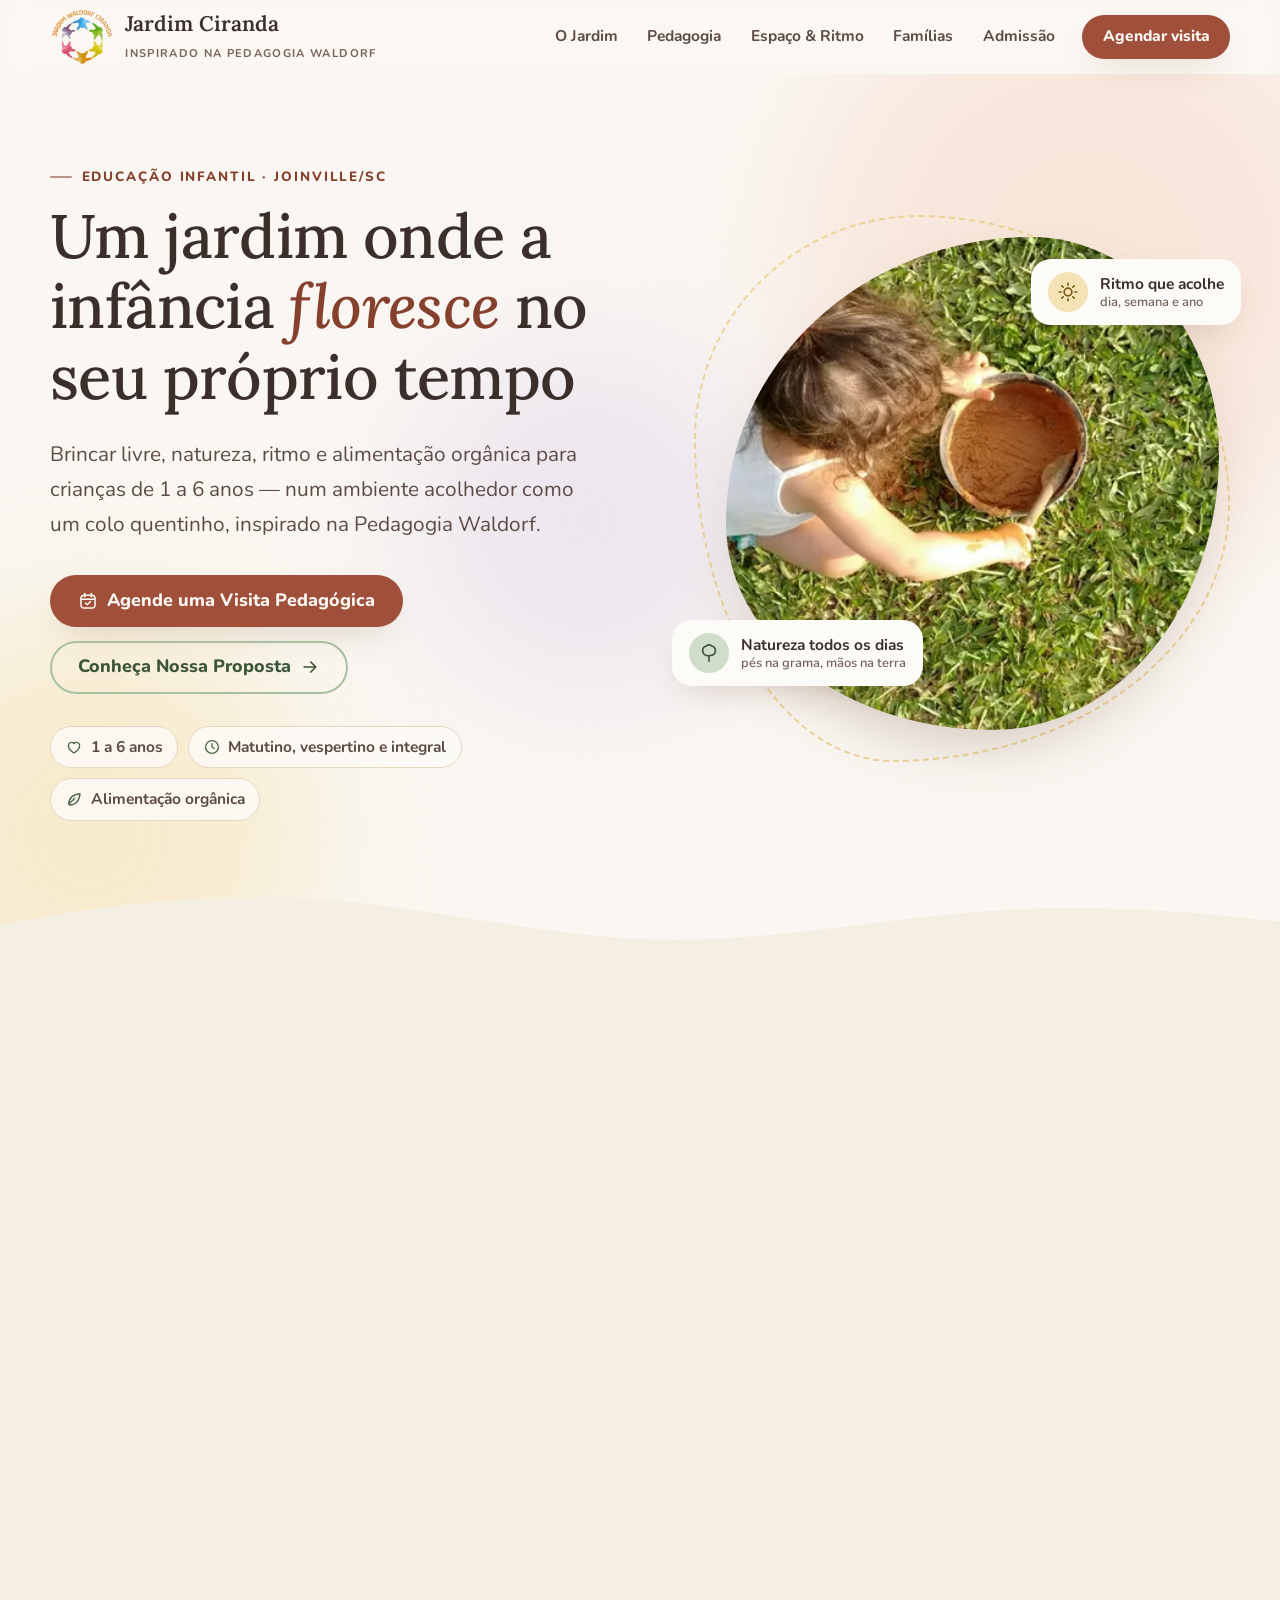
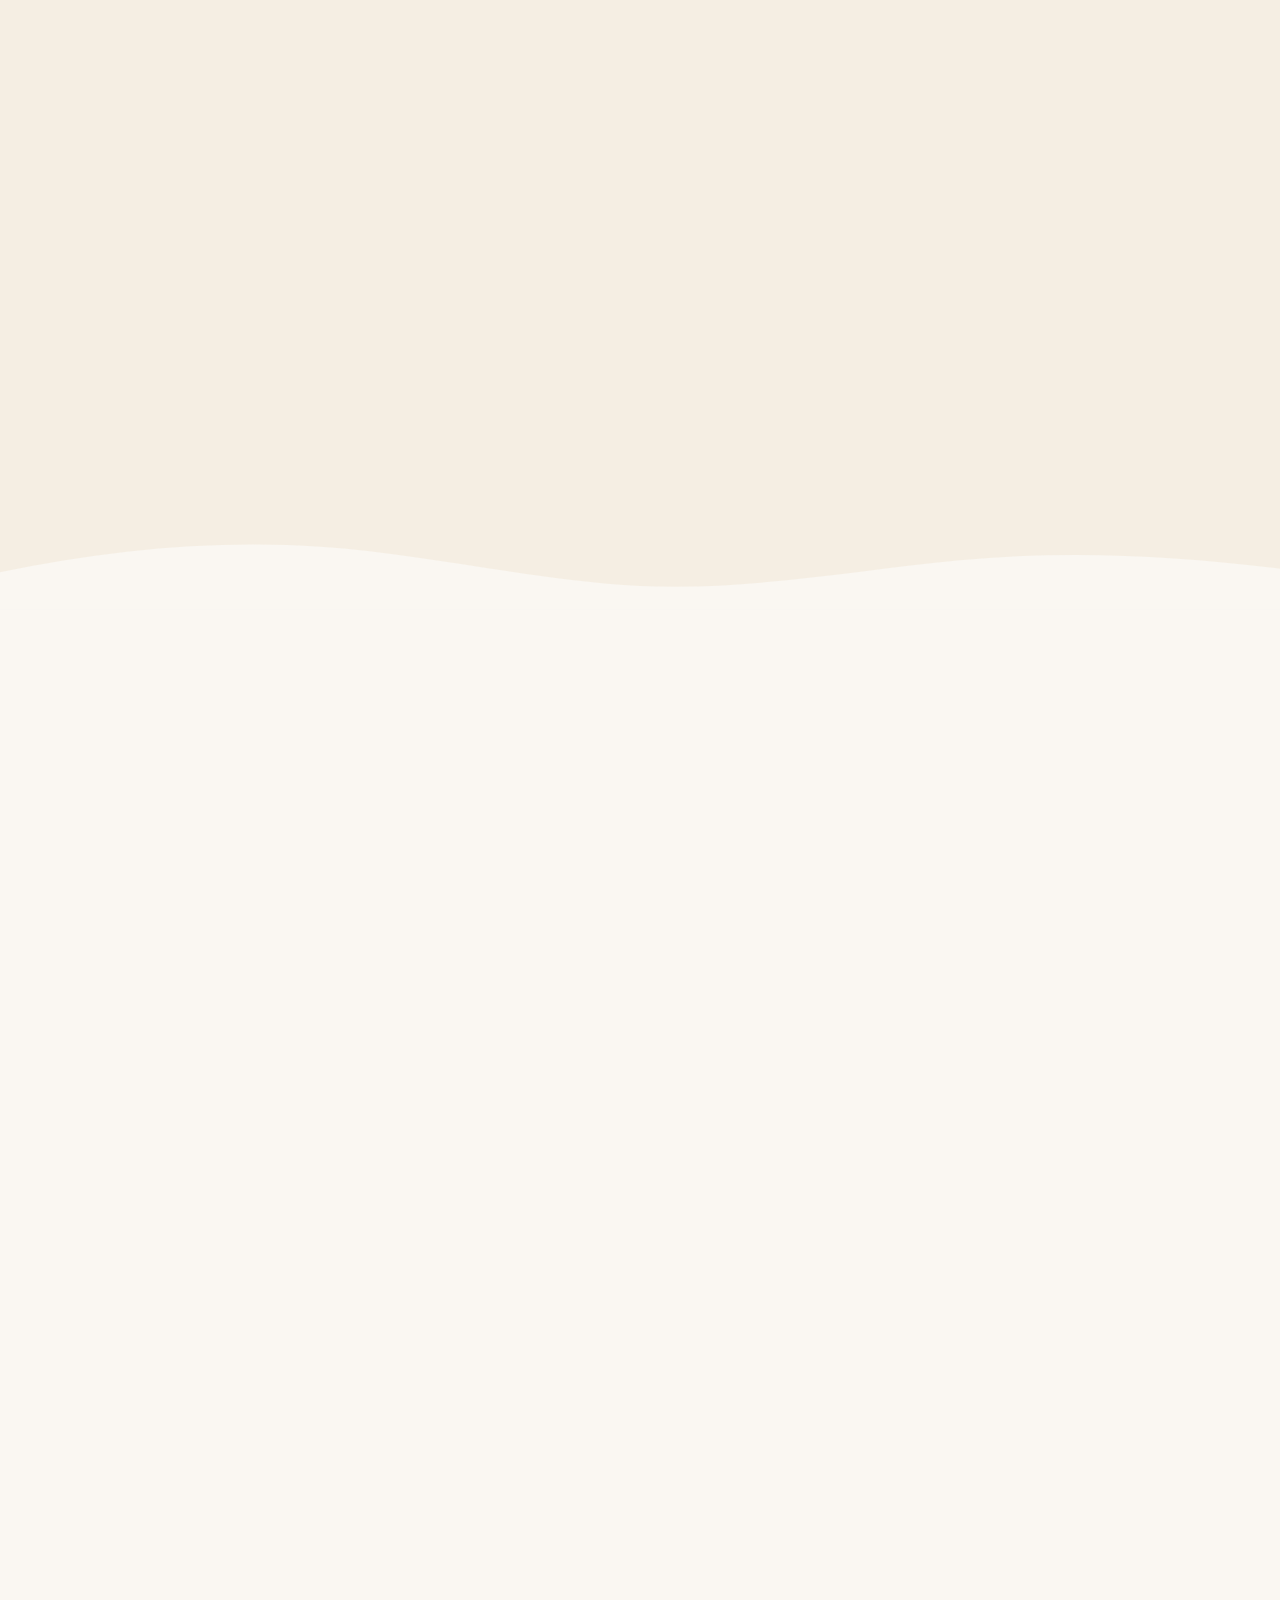
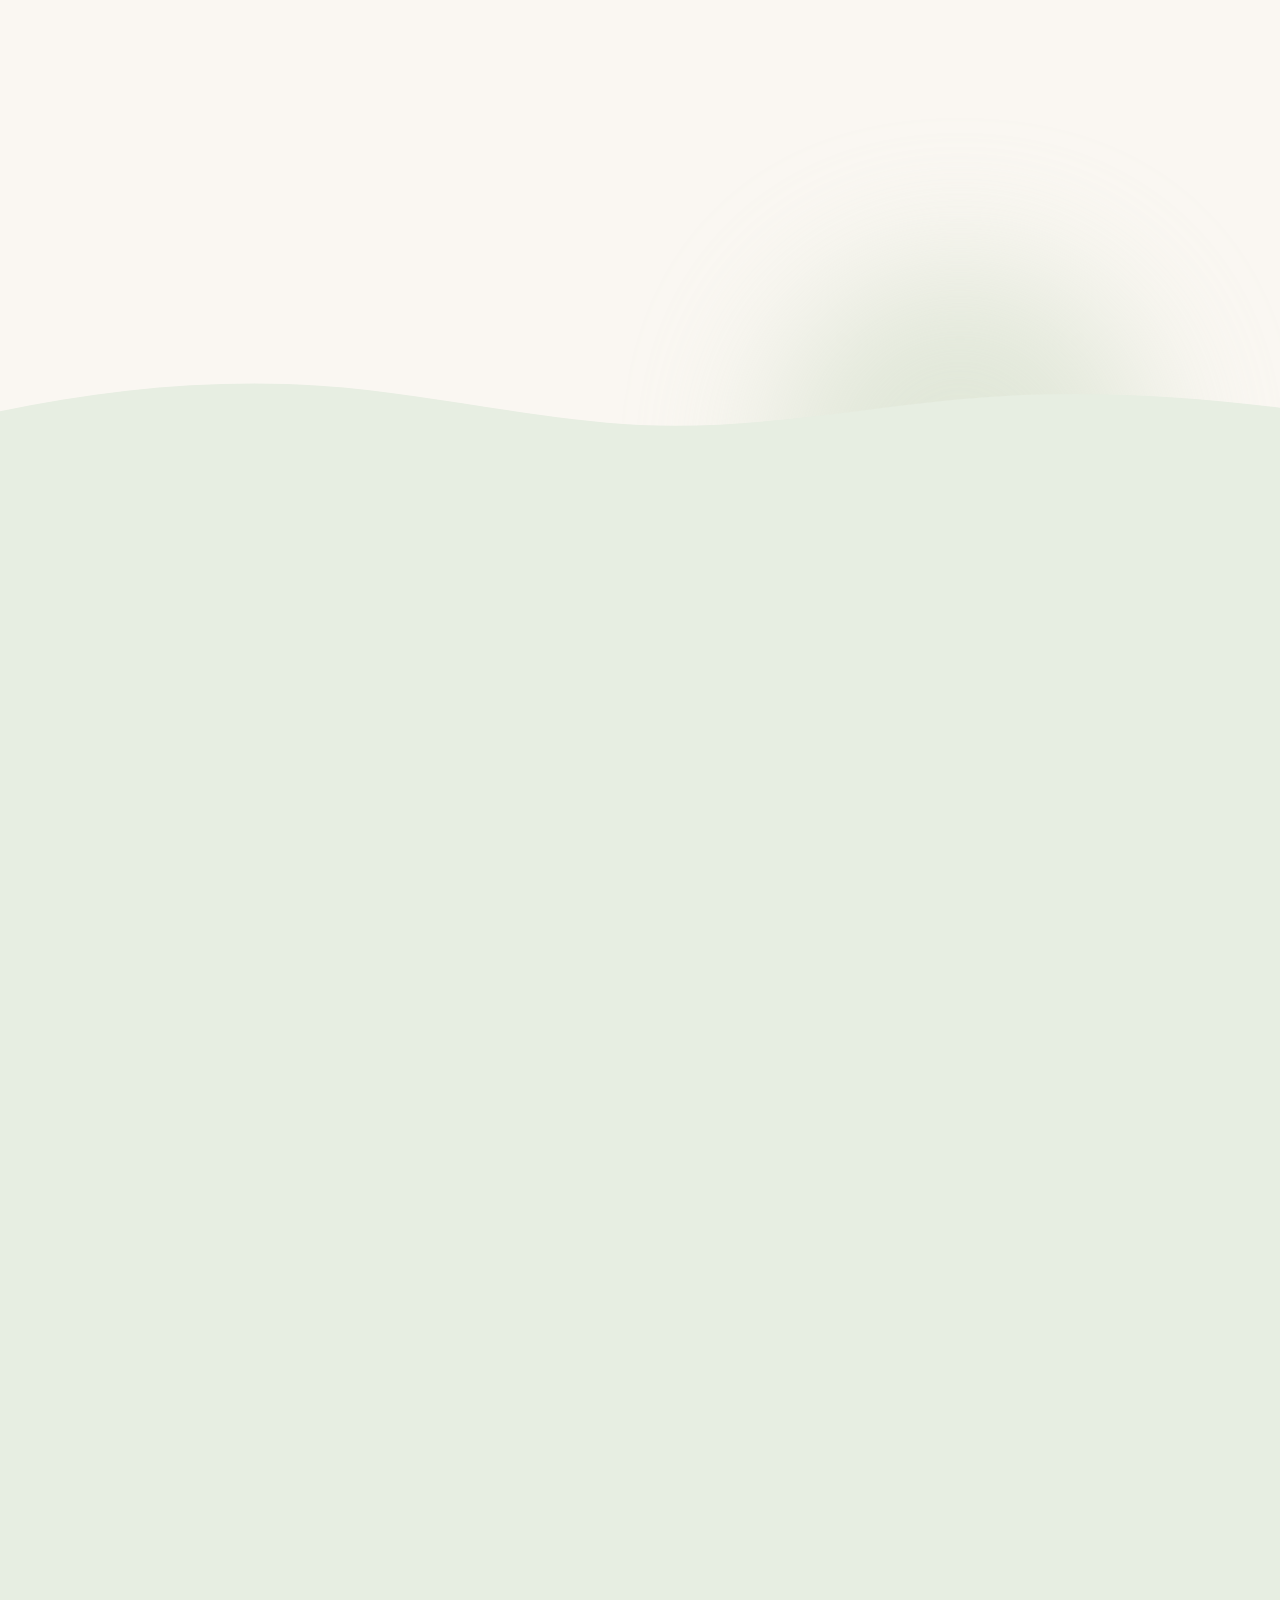
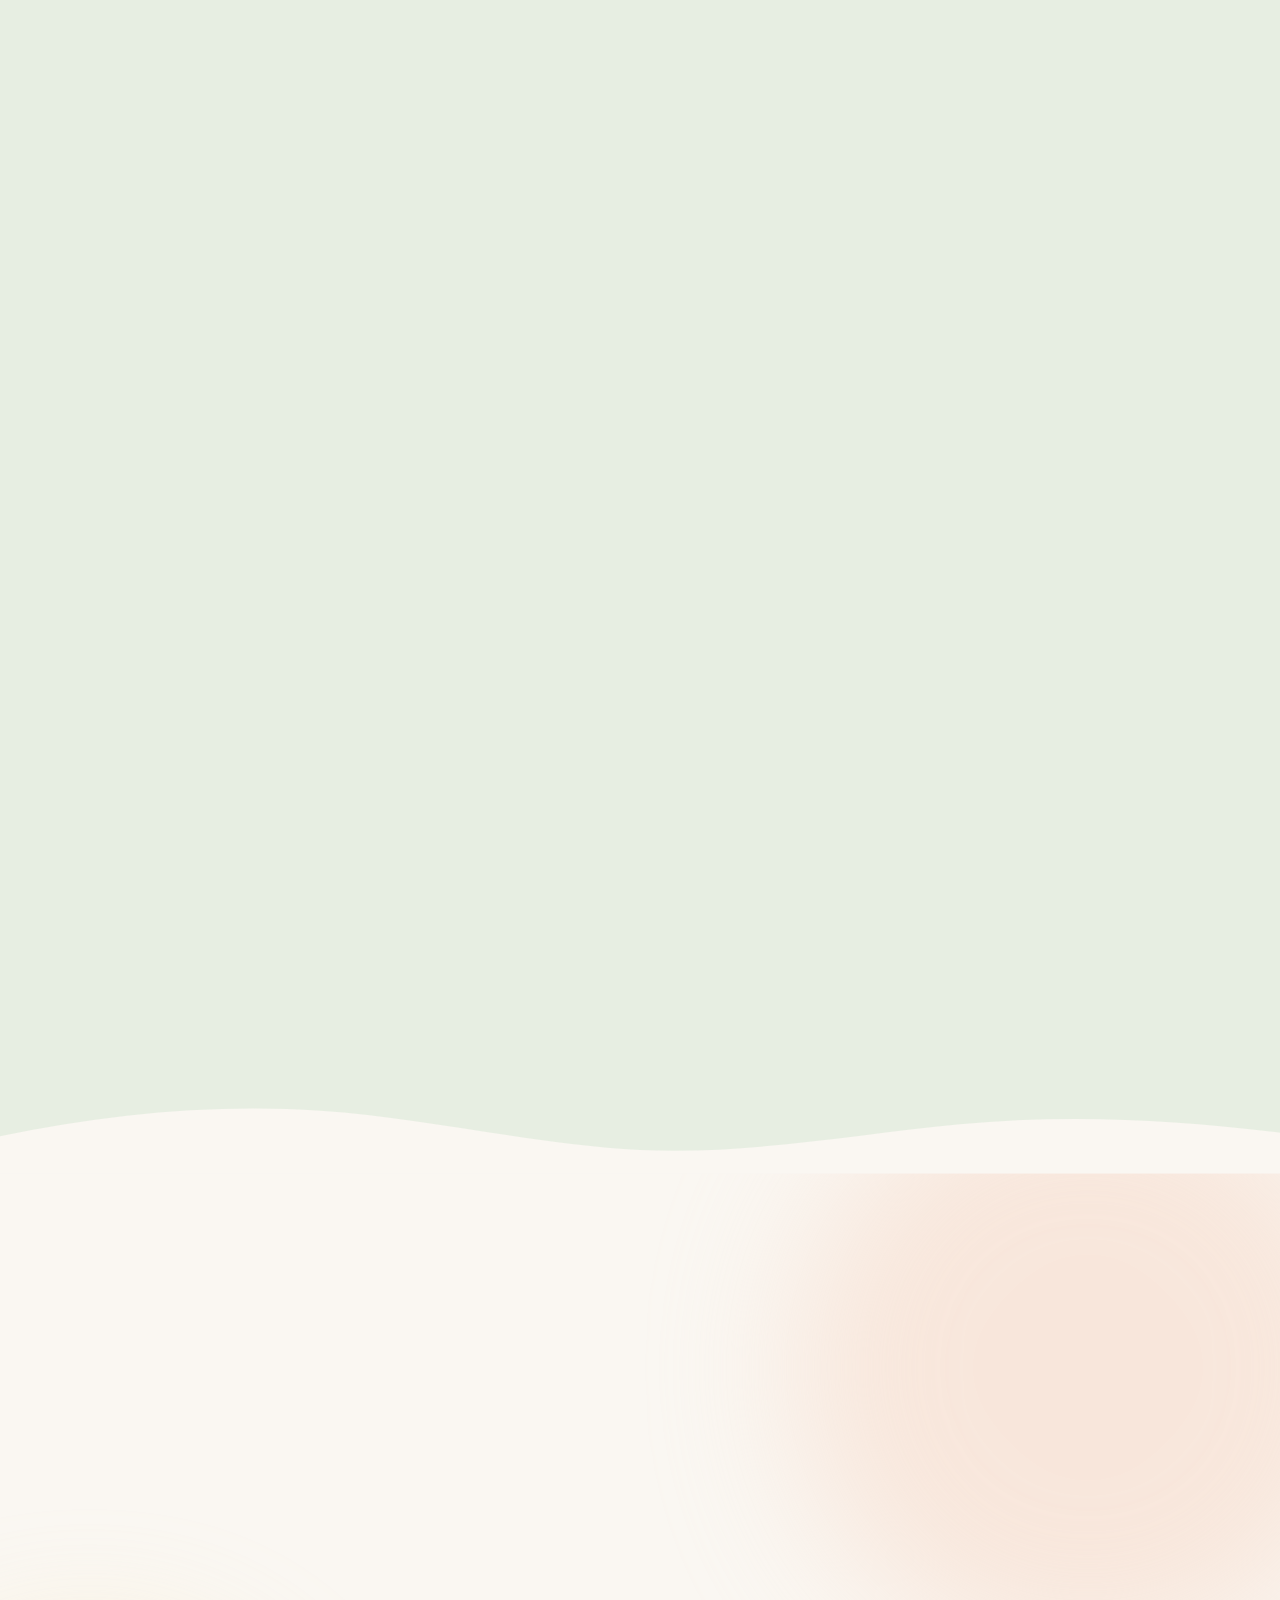
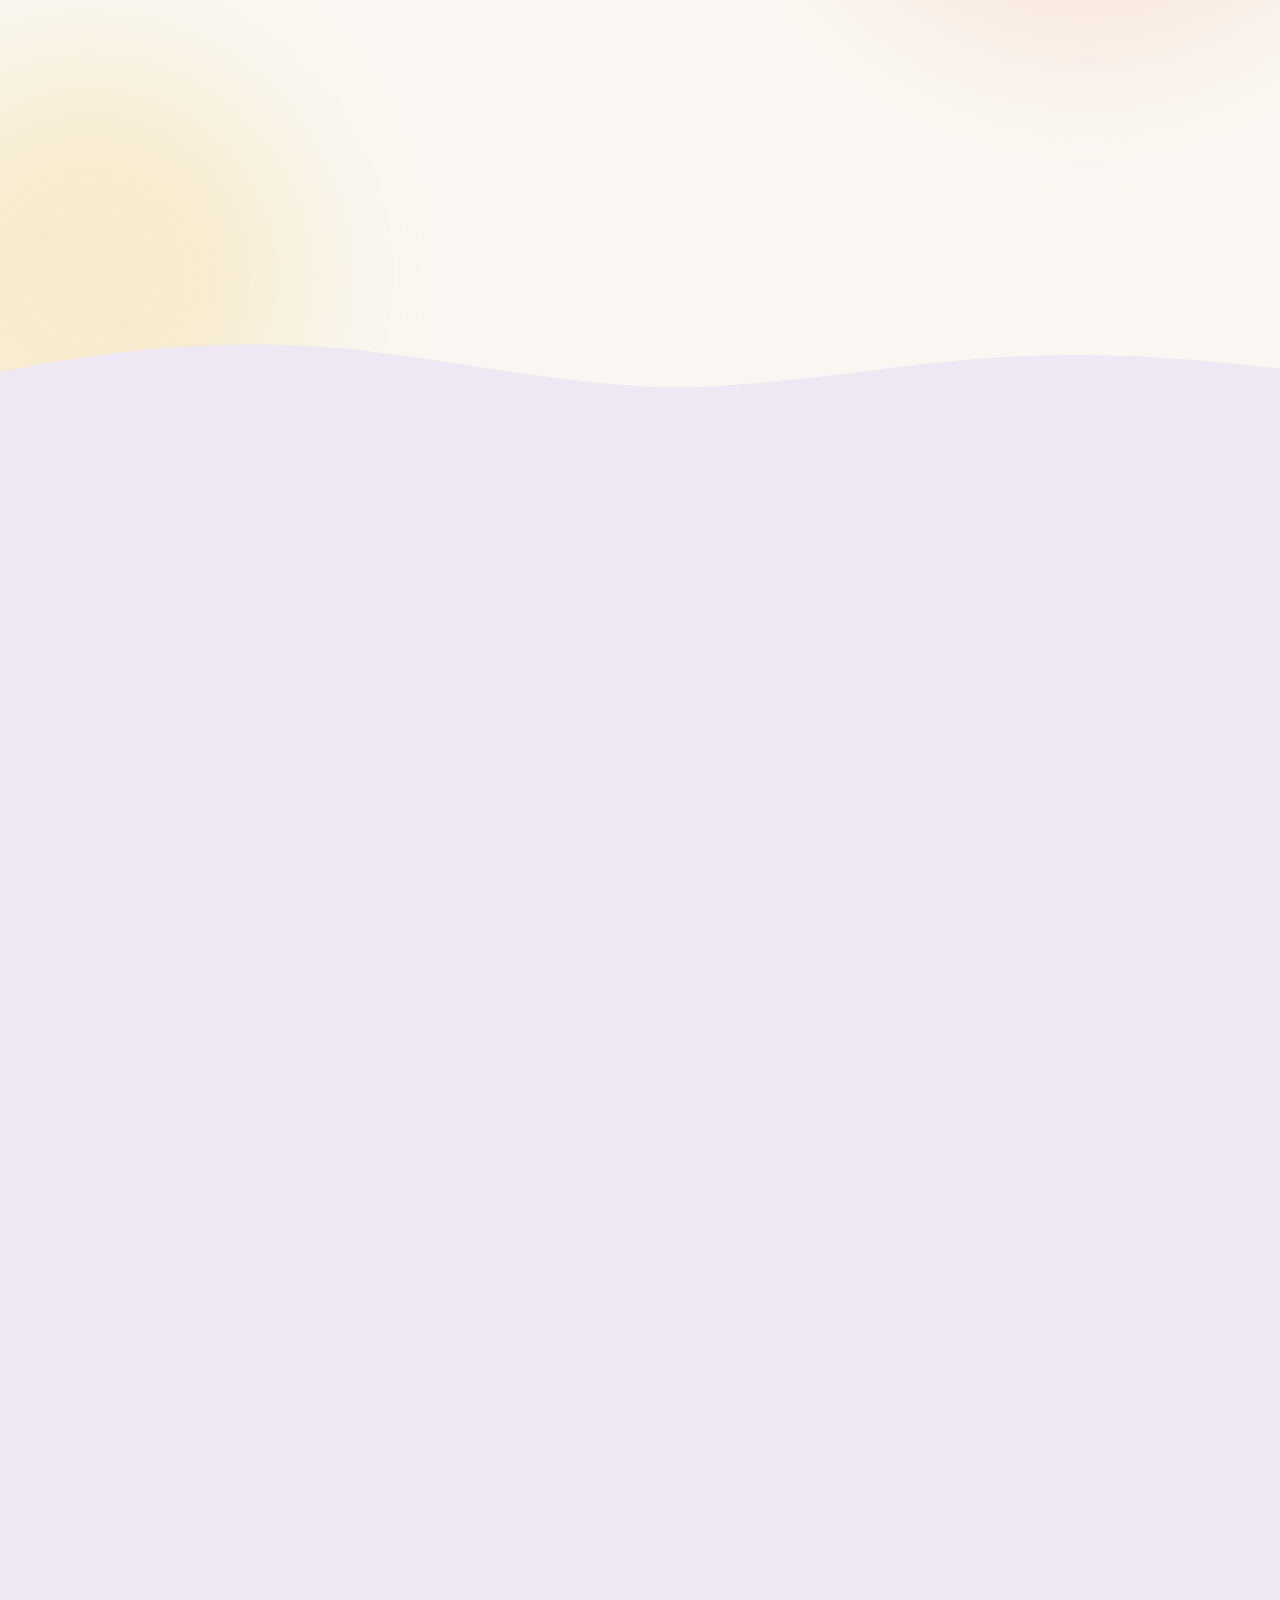
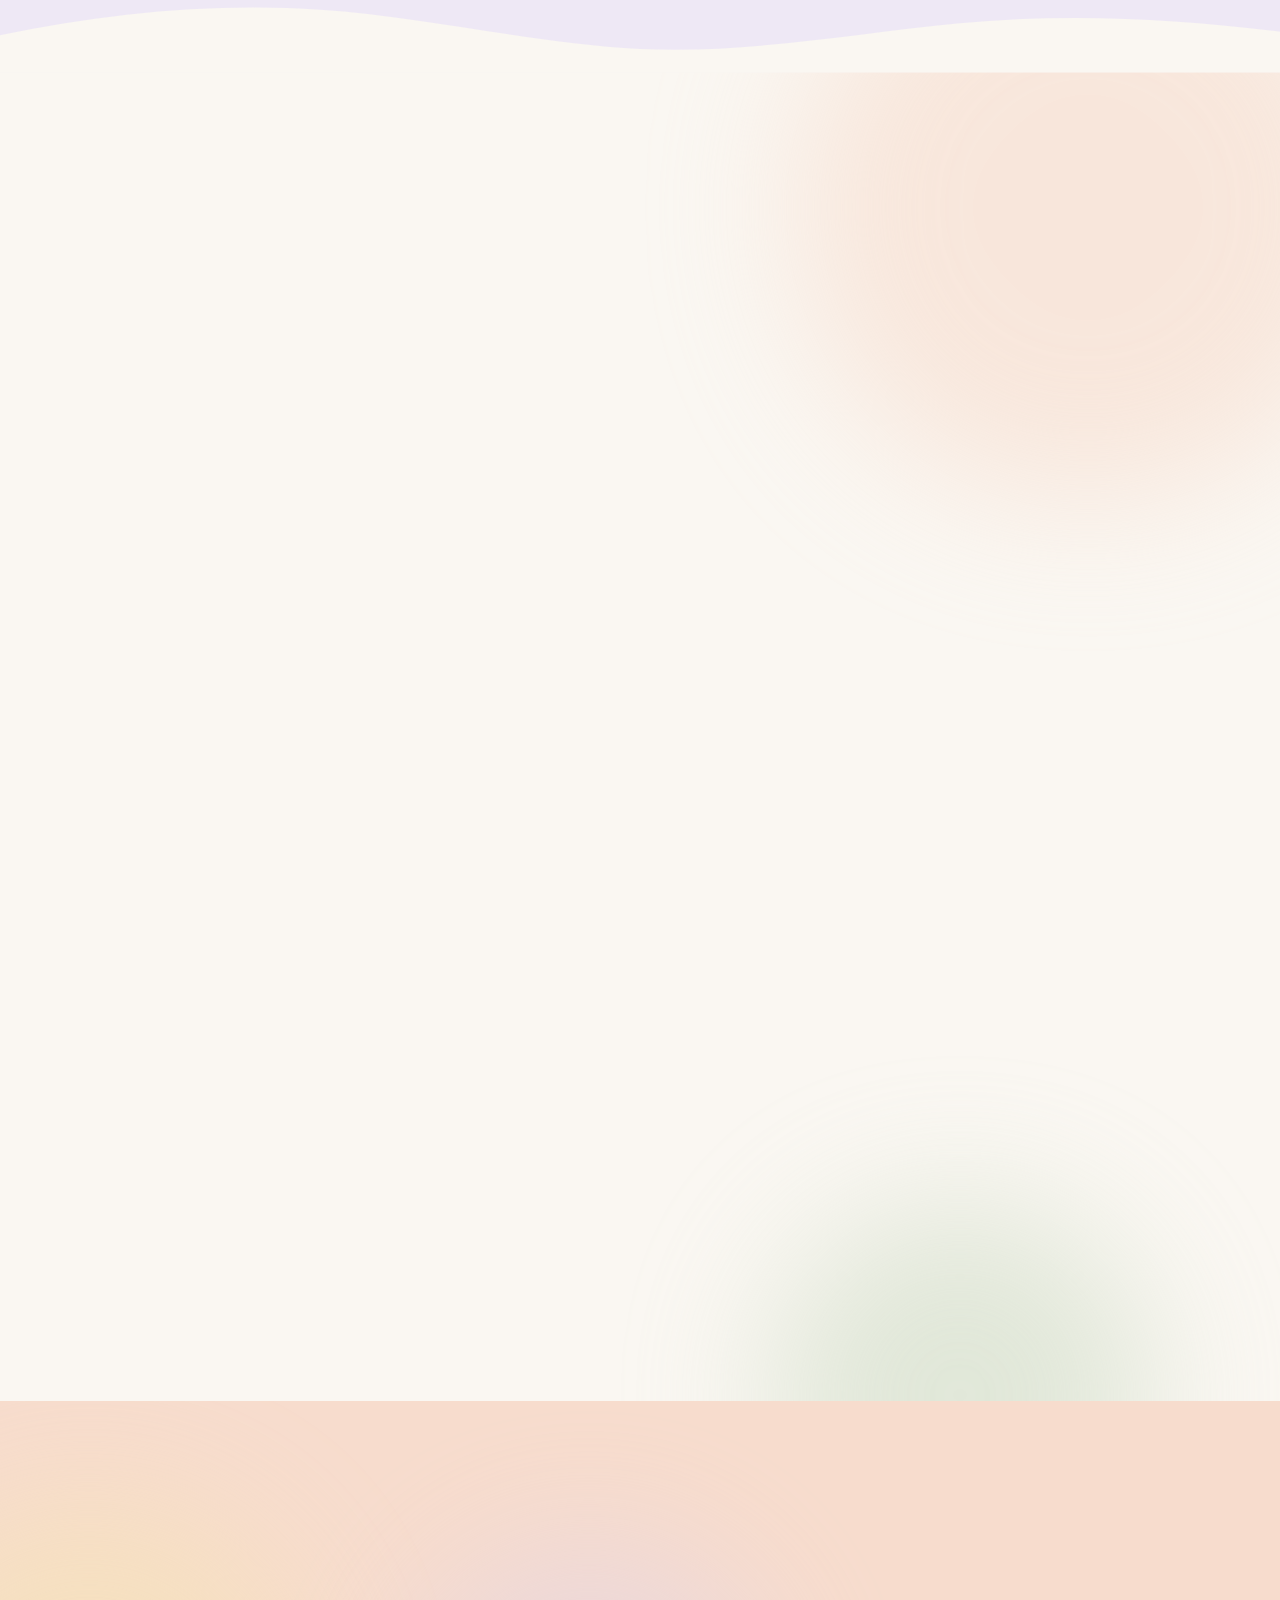
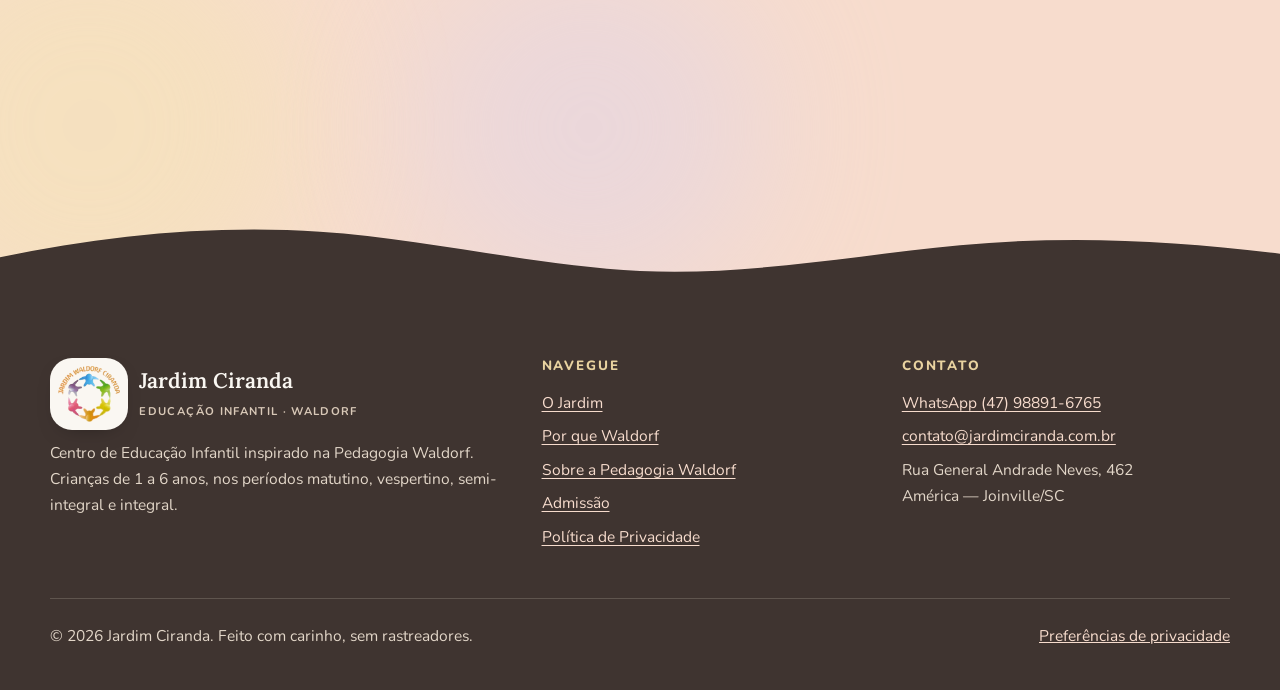
==== commit 5b1944cd: "feat: add CSS design system and index HTML structure for Jardim Ciranda website" ====
--- a/index.html
+++ b/index.html
@@ -473,7 +473,6 @@
               sizes="(max-width: 860px) 92vw, 580px" width="1280" height="880"
               alt="Professora conduz uma fila de crianças, vistas de costas e de botas de chuva, segurando uma corda entre as árvores do jardim"
               loading="lazy" decoding="async">
-            <figcaption>Caminhada entre as árvores</figcaption>
           </figure>
           <figure class="reveal d1">
             <img src="assets/img/brinquedos-naturais-640.webp"
@@ -481,7 +480,6 @@
               sizes="(max-width: 860px) 46vw, 280px" width="1200" height="896"
               alt="Sala com brinquedos de madeira natural, arco-íris de madeira, sedas coloridas, cesto de bolas de lã e boneca Waldorf de pano"
               loading="lazy" decoding="async">
-            <figcaption>Sala de brincar</figcaption>
           </figure>
           <figure class="tall reveal d2">
             <img src="assets/img/caminho-do-jardim-640.webp"
@@ -489,7 +487,6 @@
               sizes="(max-width: 860px) 46vw, 280px" width="960" height="1100"
               alt="Duas crianças, de costas, caminhando por uma trilha de pedras entre a grama e arbustos floridos"
               loading="lazy" decoding="async">
-            <figcaption>O caminho do jardim</figcaption>
           </figure>
           <figure class="reveal d1">
             <img src="assets/img/mesa-da-epoca-640.webp"
@@ -497,7 +494,6 @@
               sizes="(max-width: 860px) 46vw, 280px" width="1200" height="896"
               alt="Mesa da época com sedas em tons pêssego e sálvia, pinhas, folhas de outono, pedras, vela de cera e gnomos de feltro"
               loading="lazy" decoding="async">
-            <figcaption>Mesa da época</figcaption>
           </figure>
           <figure class="tall reveal">
             <img src="assets/img/canteiro-de-folhagens-640.webp"
@@ -505,7 +501,6 @@
               sizes="(max-width: 860px) 46vw, 280px" width="690" height="1024"
               alt="Canteiro de folhagens tropicais, helicônias e cordilines junto a um muro terracota, contornado por pedras ao longo de um caminho de lajotas"
               loading="lazy" decoding="async">
-            <figcaption>Canteiros do jardim</figcaption>
           </figure>
           <figure class="wide reveal d1">
             <img src="assets/img/desenho-no-muro-640.webp"
@@ -513,7 +508,6 @@
               sizes="(max-width: 860px) 92vw, 580px" width="1280" height="880"
               alt="Três crianças de costas, junto a um banco de madeira, desenhando no muro à sombra das árvores"
               loading="lazy" decoding="async">
-            <figcaption>Arte ao ar livre</figcaption>
           </figure>
           <figure class="tall reveal d2">
             <img src="assets/img/pintura-com-terra-640.webp"
@@ -521,7 +515,6 @@
               sizes="(max-width: 860px) 46vw, 280px" width="1200" height="1480"
               alt="Criança de costas pintando um muro com tinta de terra avermelhada, ao lado de um balde de tinta"
               loading="lazy" decoding="async">
-            <figcaption>Pintura com terra</figcaption>
           </figure>
           <figure class="reveal d1">
             <img src="assets/img/jardim-familias-plantando-640.webp"
@@ -529,14 +522,12 @@
               sizes="(max-width: 860px) 46vw, 280px" width="1280" height="851"
               alt="Pais, em mutirão, plantando uma muda de árvore no jardim da escola com as mãos na terra"
               loading="lazy" decoding="async">
-            <figcaption>Mutirão das famílias</figcaption>
           </figure>
           <figure class="reveal d2">
             <img class="img-top" src="assets/img/criancas-varrendo-deck-640.webp"
               width="410" height="619"
               alt="Duas crianças descalças, vistas do peito para baixo, varrendo o deck de madeira com uma vassourinha colorida, junto a um vaso com mudas"
               loading="lazy" decoding="async">
-            <figcaption>Cuidar do espaço</figcaption>
           </figure>
           <figure class="wide reveal">
             <img src="assets/img/festa-das-tochas-640.webp"
@@ -544,7 +535,6 @@
               sizes="(max-width: 860px) 92vw, 580px" width="768" height="310"
               alt="Tochas acesas erguidas em roda ao entardecer, durante uma festa da escola, com céu nublado e a lua ao fundo"
               loading="lazy" decoding="async">
-            <figcaption>Festa ao entardecer</figcaption>
           </figure>
           <figure class="wide reveal d1">
             <img src="assets/img/parque-de-madeira-640.webp"
@@ -552,11 +542,10 @@
               sizes="(max-width: 860px) 92vw, 580px" width="1200" height="900"
               alt="Gramado com escada de troncos, estrutura de madeira para escalar e uma muda de árvore recém-plantada"
               loading="lazy" decoding="async">
-            <figcaption>Parque de madeira</figcaption>
-          </figure>
-        </div>
-
-        <div class="rhythm">
+          </figure>
+        </div>
+
+        <div class="rhythm rhythm--single">
           <div class="reveal">
             <h3><svg aria-hidden="true">
                 <use href="#i-sun" />
@@ -573,14 +562,16 @@
               </li>
               <li><strong>Jardim e parque</strong><span>Terra, areia, água, árvores e balanços — corpo em
                   movimento.</span></li>
-              <li><strong>Conto de fadas</strong><span>A história do dia, contada (nunca lida) com calma e
+              <li><strong>Momento da história</strong><span>A história do dia, contada (nunca lida) com calma e
                   repetição.</span></li>
               <li><strong>Descanso e despedida</strong><span>Para o integral: almoço, sono reparador e brincar da
                   tarde.</span></li>
             </ol>
           </div>
 
-          <div class="reveal d1">
+          <!-- OCULTO por enquanto (a pedido): para reexibir, remova o atributo `hidden` abaixo
+               e a classe `rhythm--single` do .rhythm acima. -->
+          <div class="reveal d1" hidden>
             <h3><svg aria-hidden="true">
                 <use href="#i-calendar" />
               </svg>O ritmo da semana</h3>
@@ -616,26 +607,6 @@
             <!-- ⚠️ CONFIRMAR com a equipe pedagógica o ritmo semanal exato antes de publicar -->
             <p class="note">* Ritmo ilustrativo; pode variar conforme a turma e a época do ano.</p>
           </div>
-        </div>
-
-        <div class="festivals">
-          <h3 class="reveal">As festas do ano</h3>
-          <p class="reveal">A criança vive o ciclo anual com todo o seu ser. As festas, preparadas com as famílias,
-            trazem imagens da natureza e marcam o tempo com beleza.</p>
-          <ul class="festival-list" role="list">
-            <li class="festival tint-peach reveal"><span class="emoji"
-                aria-hidden="true">🐣</span><strong>Páscoa</strong><small>Renovação</small></li>
-            <li class="festival tint-ochre reveal d1"><span class="emoji" aria-hidden="true">🔥</span><strong>São
-                João</strong><small>Calor e partilha</small></li>
-            <li class="festival tint-lavender reveal d2"><span class="emoji"
-                aria-hidden="true">⚔️</span><strong>Micael</strong><small>Coragem</small></li>
-            <li class="festival tint-rose reveal d3"><span class="emoji"
-                aria-hidden="true">🌸</span><strong>Primavera</strong><small>Florescer</small></li>
-            <li class="festival tint-sage reveal d4"><span class="emoji"
-                aria-hidden="true">🕯️</span><strong>Advento</strong><small>Espiral de luz</small></li>
-            <li class="festival tint-sky reveal d5"><span class="emoji"
-                aria-hidden="true">🎂</span><strong>Aniversários</strong><small>O dia de cada um</small></li>
-          </ul>
         </div>
       </div>
       <svg class="wave wave--bottom wave--to-cream" aria-hidden="true" viewBox="0 0 1440 90" preserveAspectRatio="none">
--- a/assets/css/styles.css
+++ b/assets/css/styles.css
@@ -481,13 +481,6 @@
 .gallery img { width: 100%; height: 100%; object-fit: cover; transition: transform 1.2s var(--ease); }
 .gallery img.img-top { object-position: center 15%; }
 .gallery figure:hover img { transform: scale(1.05); }
-.gallery figcaption {
-  position: absolute; left: 0.75rem; bottom: 0.75rem; right: 0.75rem;
-  padding: 0.45rem 0.85rem; border-radius: var(--r-pill);
-  background: rgba(253, 251, 247, 0.92); color: var(--c-ink-900);
-  font-size: var(--fs-xs); font-weight: 800; letter-spacing: 0.02em;
-  width: fit-content; max-width: calc(100% - 1.5rem);
-}
 .gallery figure:nth-child(1) { border-radius: var(--r-xl) var(--r-md) var(--r-md) var(--r-md); }
 .gallery figure:nth-child(4) { border-radius: var(--r-md) var(--r-xl) var(--r-md) var(--r-md); }
 .gallery figure:last-child { border-radius: var(--r-md) var(--r-md) var(--r-xl) var(--r-md); }
@@ -501,6 +494,7 @@
 
 /* ---------- 11. Ritmo (dia / semana / ano) ---------- */
 .rhythm { position: relative; z-index: 1; display: grid; grid-template-columns: 1fr 1fr; gap: clamp(1.5rem, 4vw, 3rem); margin-top: var(--sp-8); }
+.rhythm--single { grid-template-columns: 1fr; max-width: 46rem; margin-inline: auto; }
 .rhythm h3 { font-size: var(--fs-xl); display: flex; align-items: center; gap: 0.6rem; }
 .rhythm h3 svg { width: 28px; height: 28px; color: var(--c-terracotta-600); }
 .rhythm__intro { color: var(--text-muted); }
@@ -524,19 +518,6 @@
 .week__day b { display: block; font-size: var(--fs-xs); letter-spacing: 0.1em; text-transform: uppercase; color: var(--c-terracotta-700); }
 .week__day span { font-weight: 700; }
 
-.festivals { position: relative; z-index: 1; margin-top: var(--sp-8); }
-.festivals h3 { font-size: var(--fs-xl); text-align: center; }
-.festivals > p { text-align: center; color: var(--text-muted); max-width: 42rem; margin-inline: auto; }
-.festival-list { display: grid; grid-template-columns: repeat(auto-fit, minmax(min(100%, 170px), 1fr)); gap: 0.9rem; margin-top: var(--sp-5); }
-.festival {
-  padding: 1.25rem 1rem; text-align: center; border-radius: var(--r-blob-3);
-  background: var(--pillar-tint, var(--c-peach-200));
-  transition: transform var(--t-base) var(--ease), border-radius var(--t-slow) var(--ease);
-}
-.festival:hover { transform: translateY(-4px) rotate(-1deg); border-radius: var(--r-blob-1); }
-.festival .emoji { font-size: 1.8rem; line-height: 1; display: block; margin-bottom: 0.4rem; }
-.festival strong { display: block; font-family: var(--font-serif); font-weight: 600; font-size: var(--fs-lg); }
-.festival small { color: var(--text-muted); font-weight: 700; }
 
 .note { font-size: var(--fs-xs); color: var(--text-subtle); margin-top: var(--sp-4); }
 
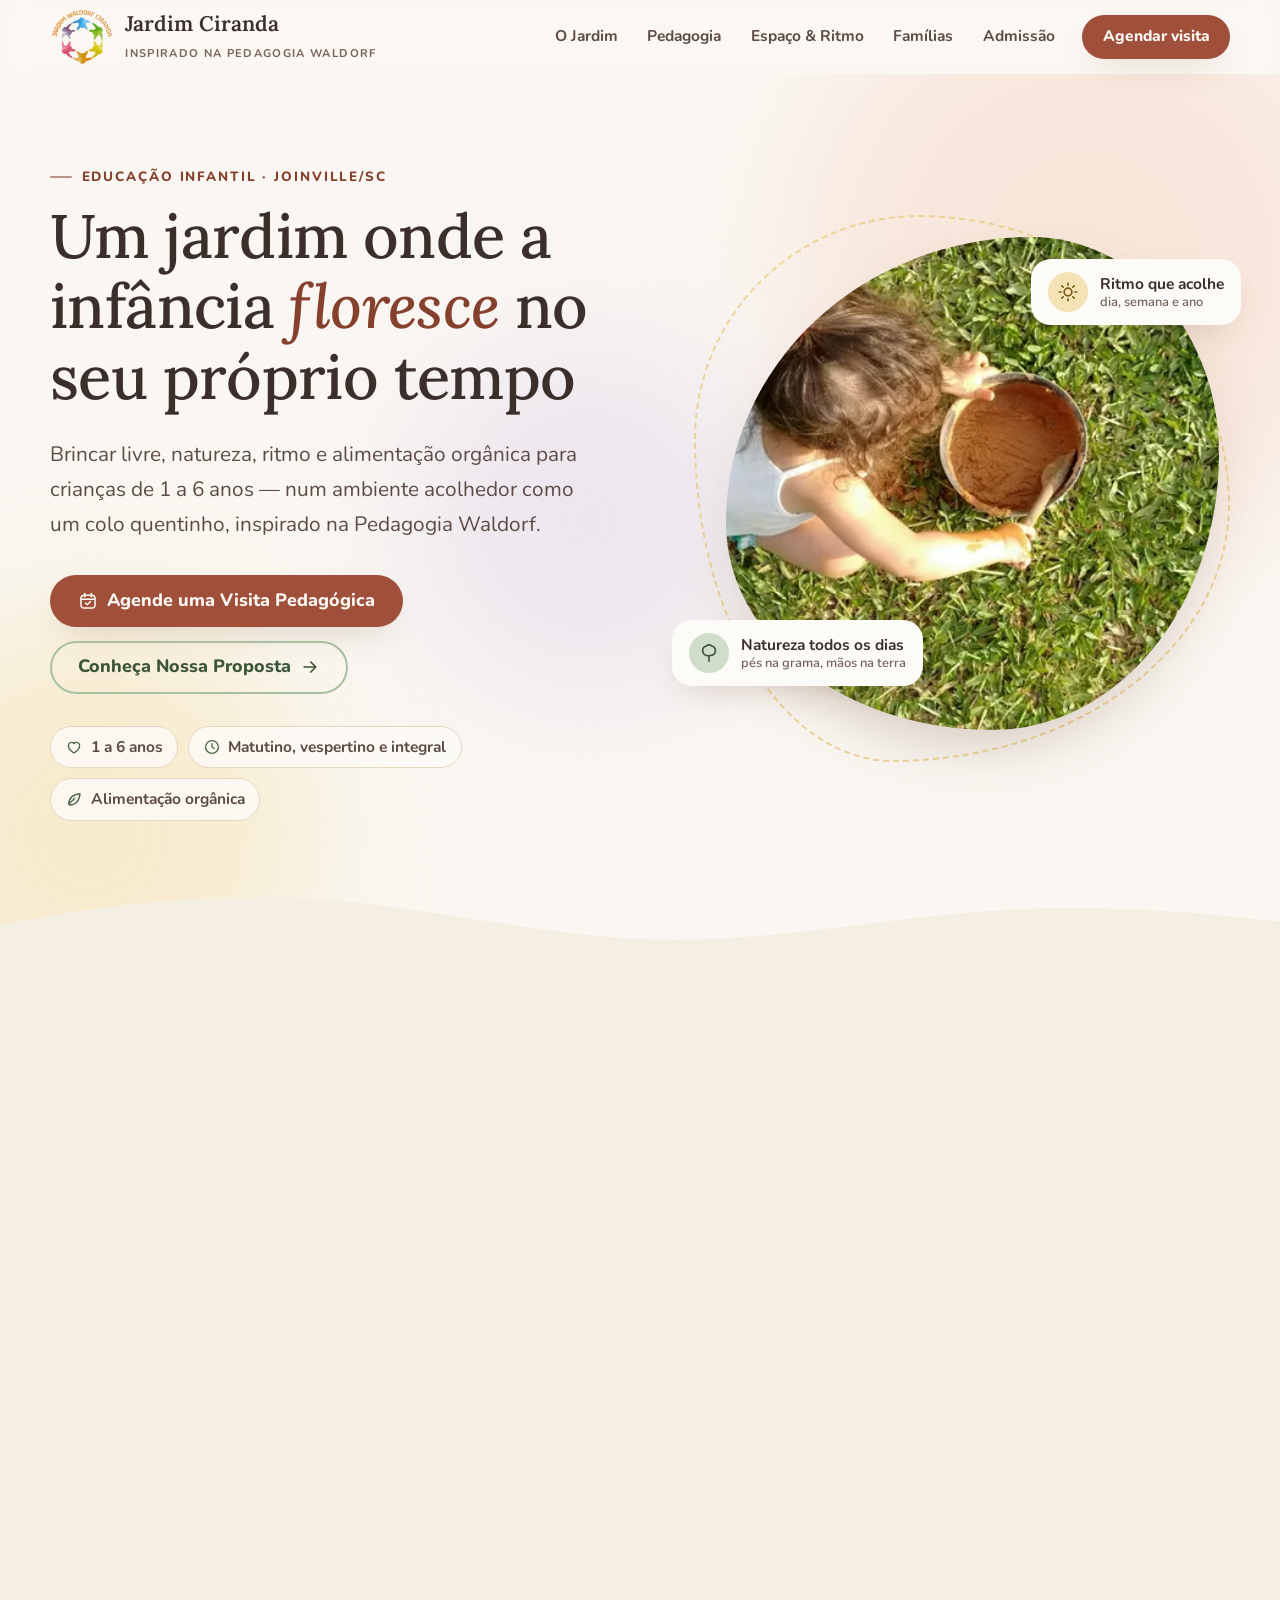
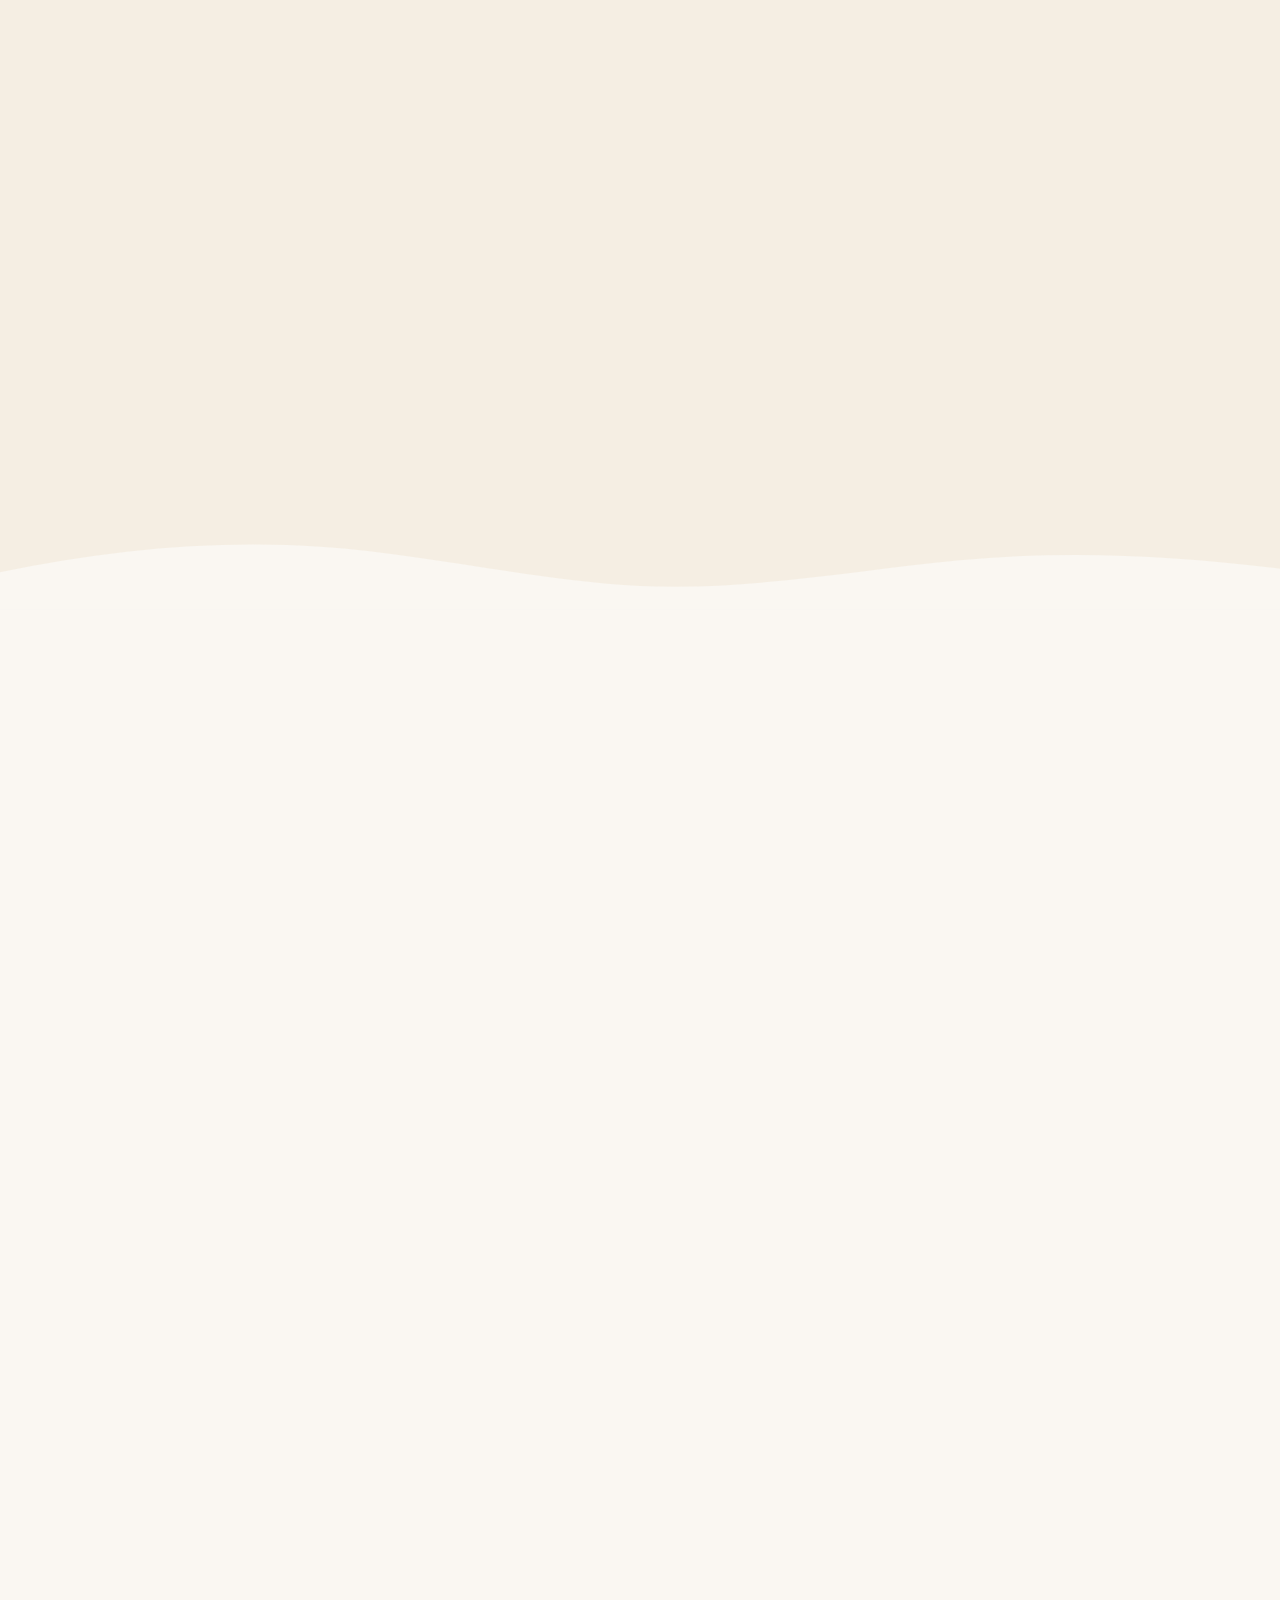
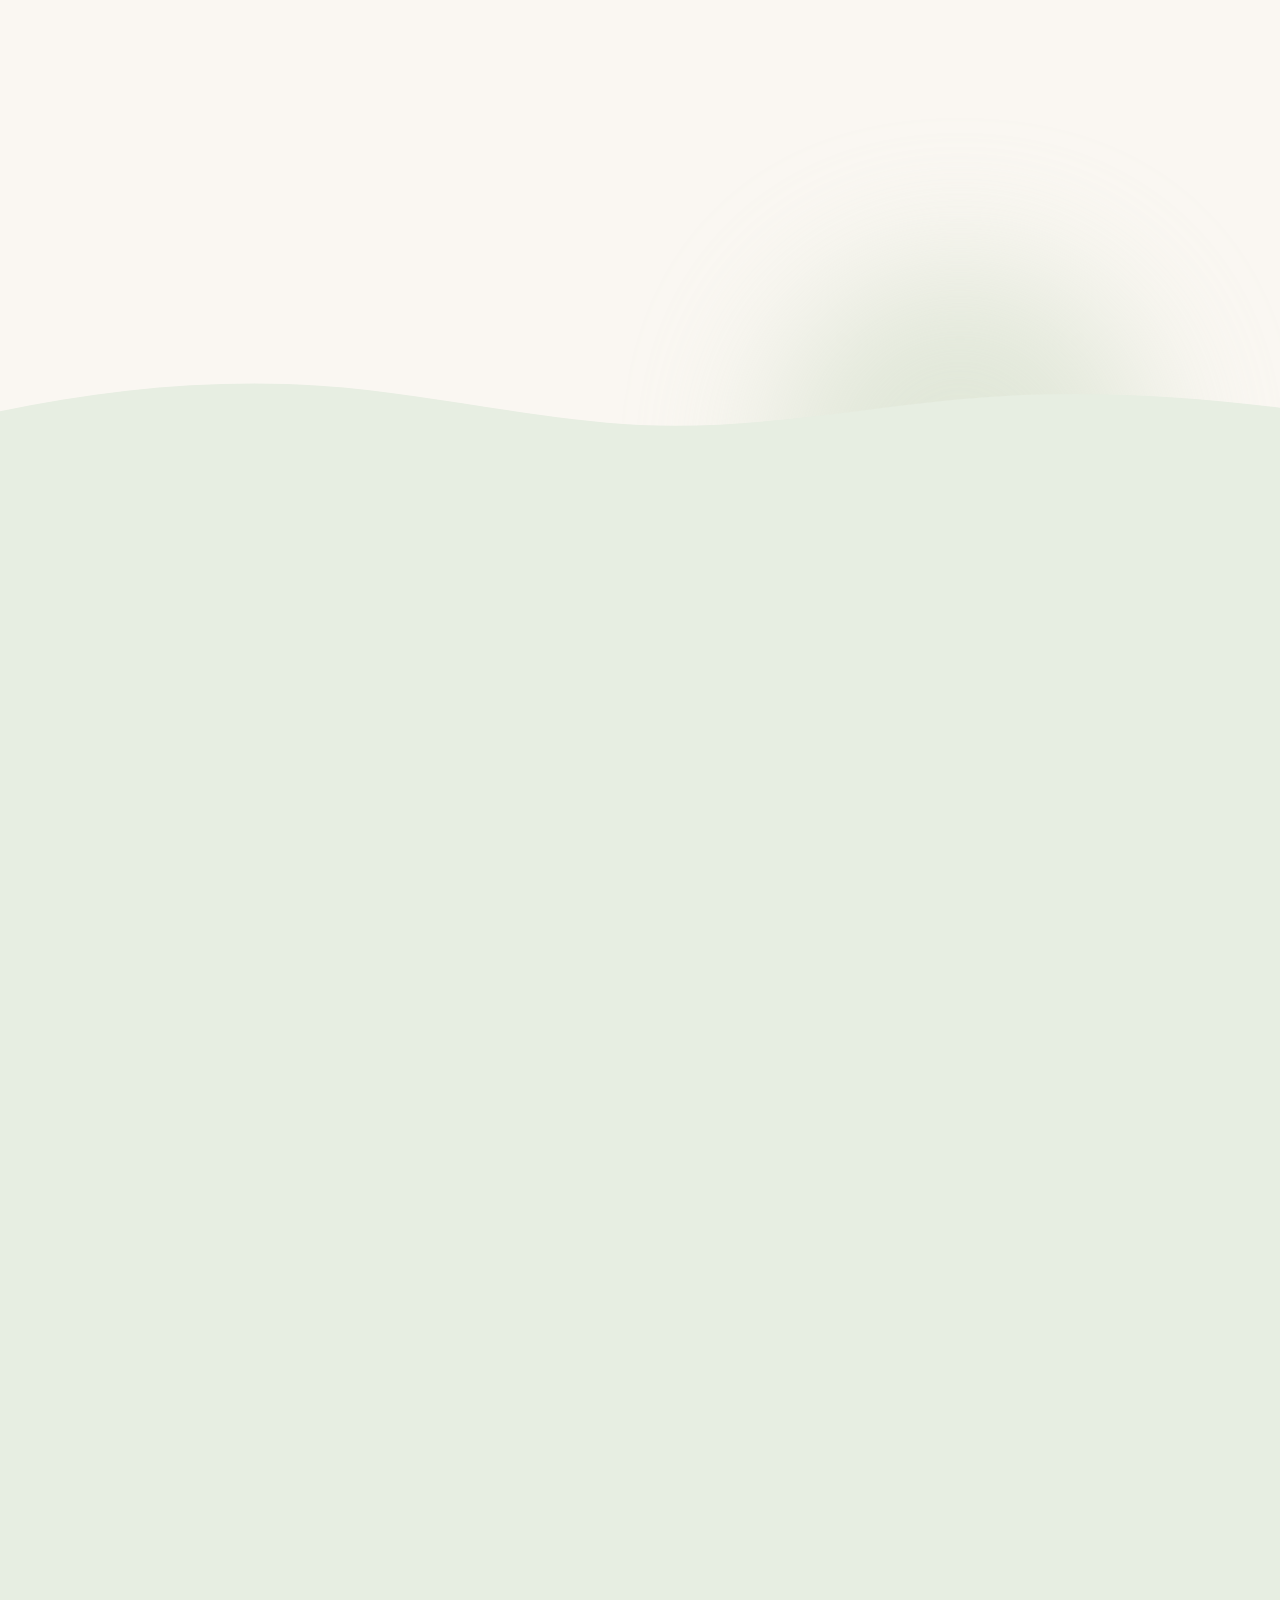
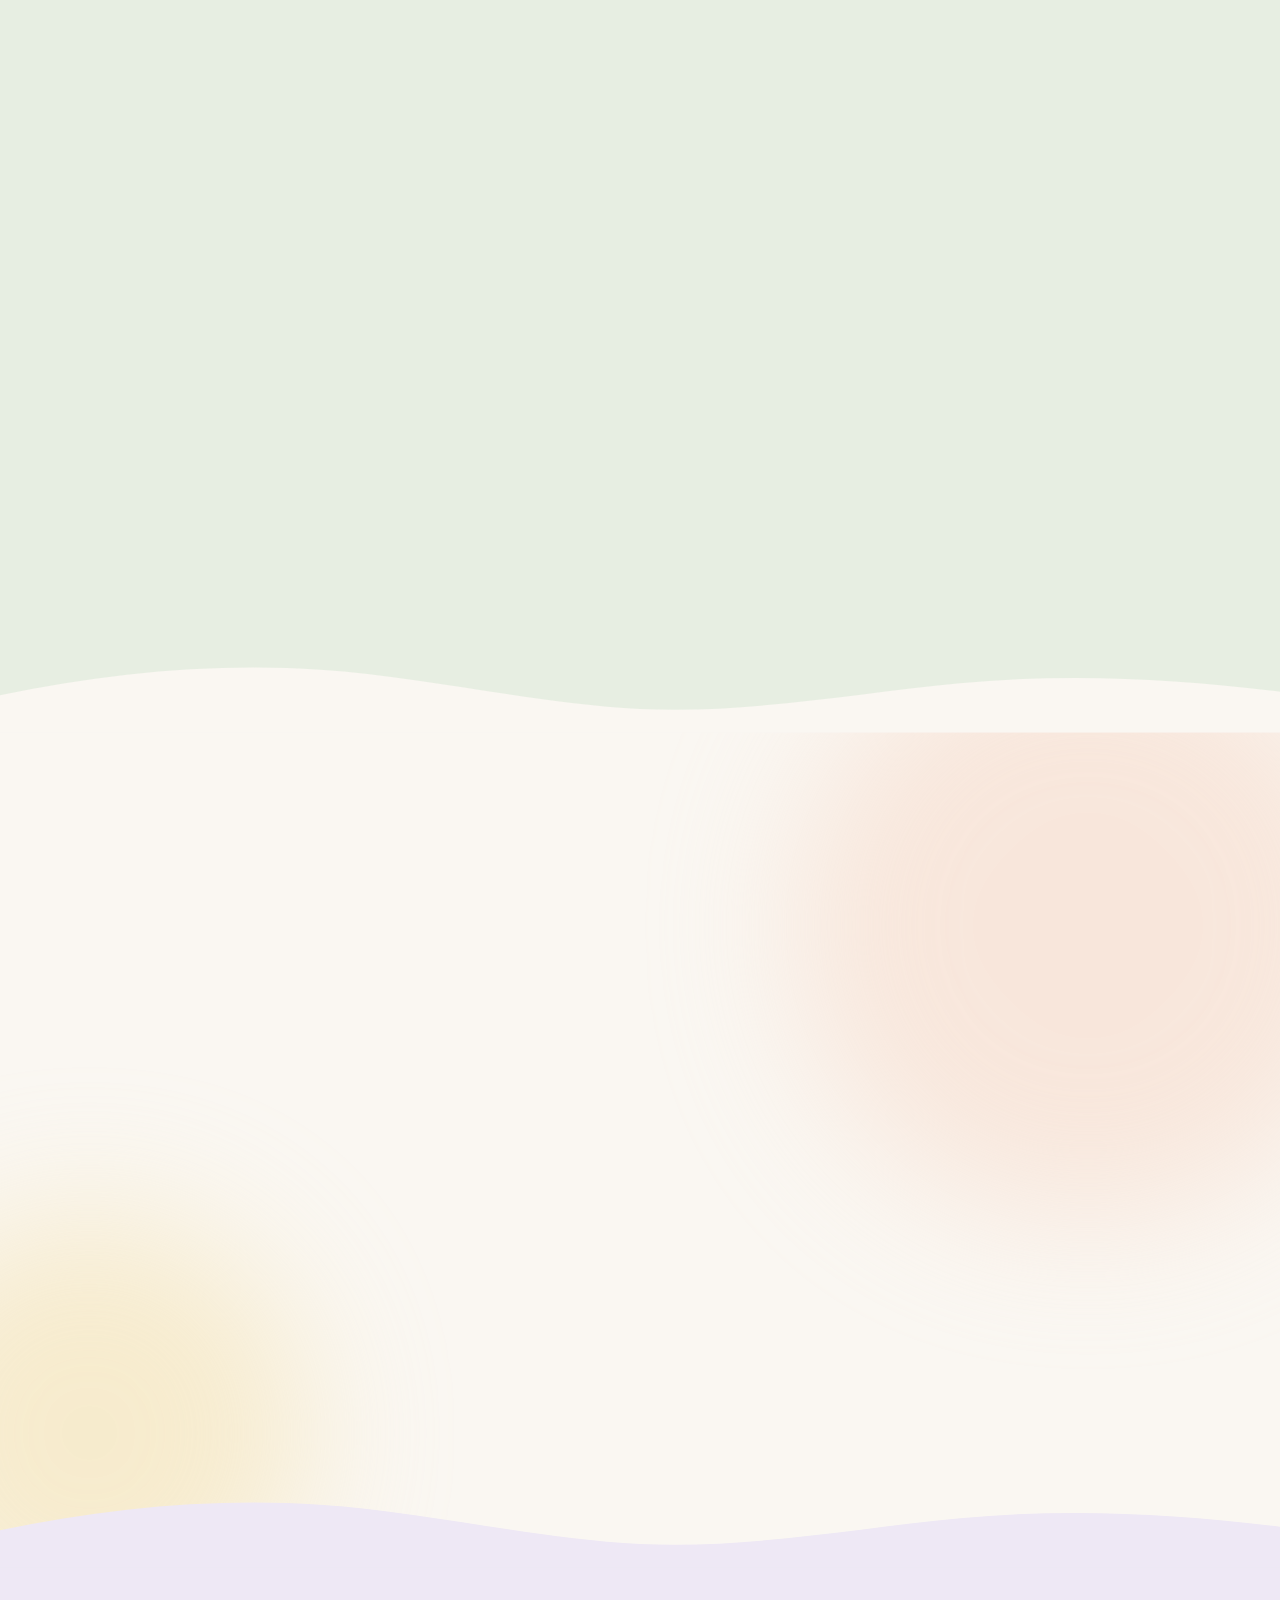
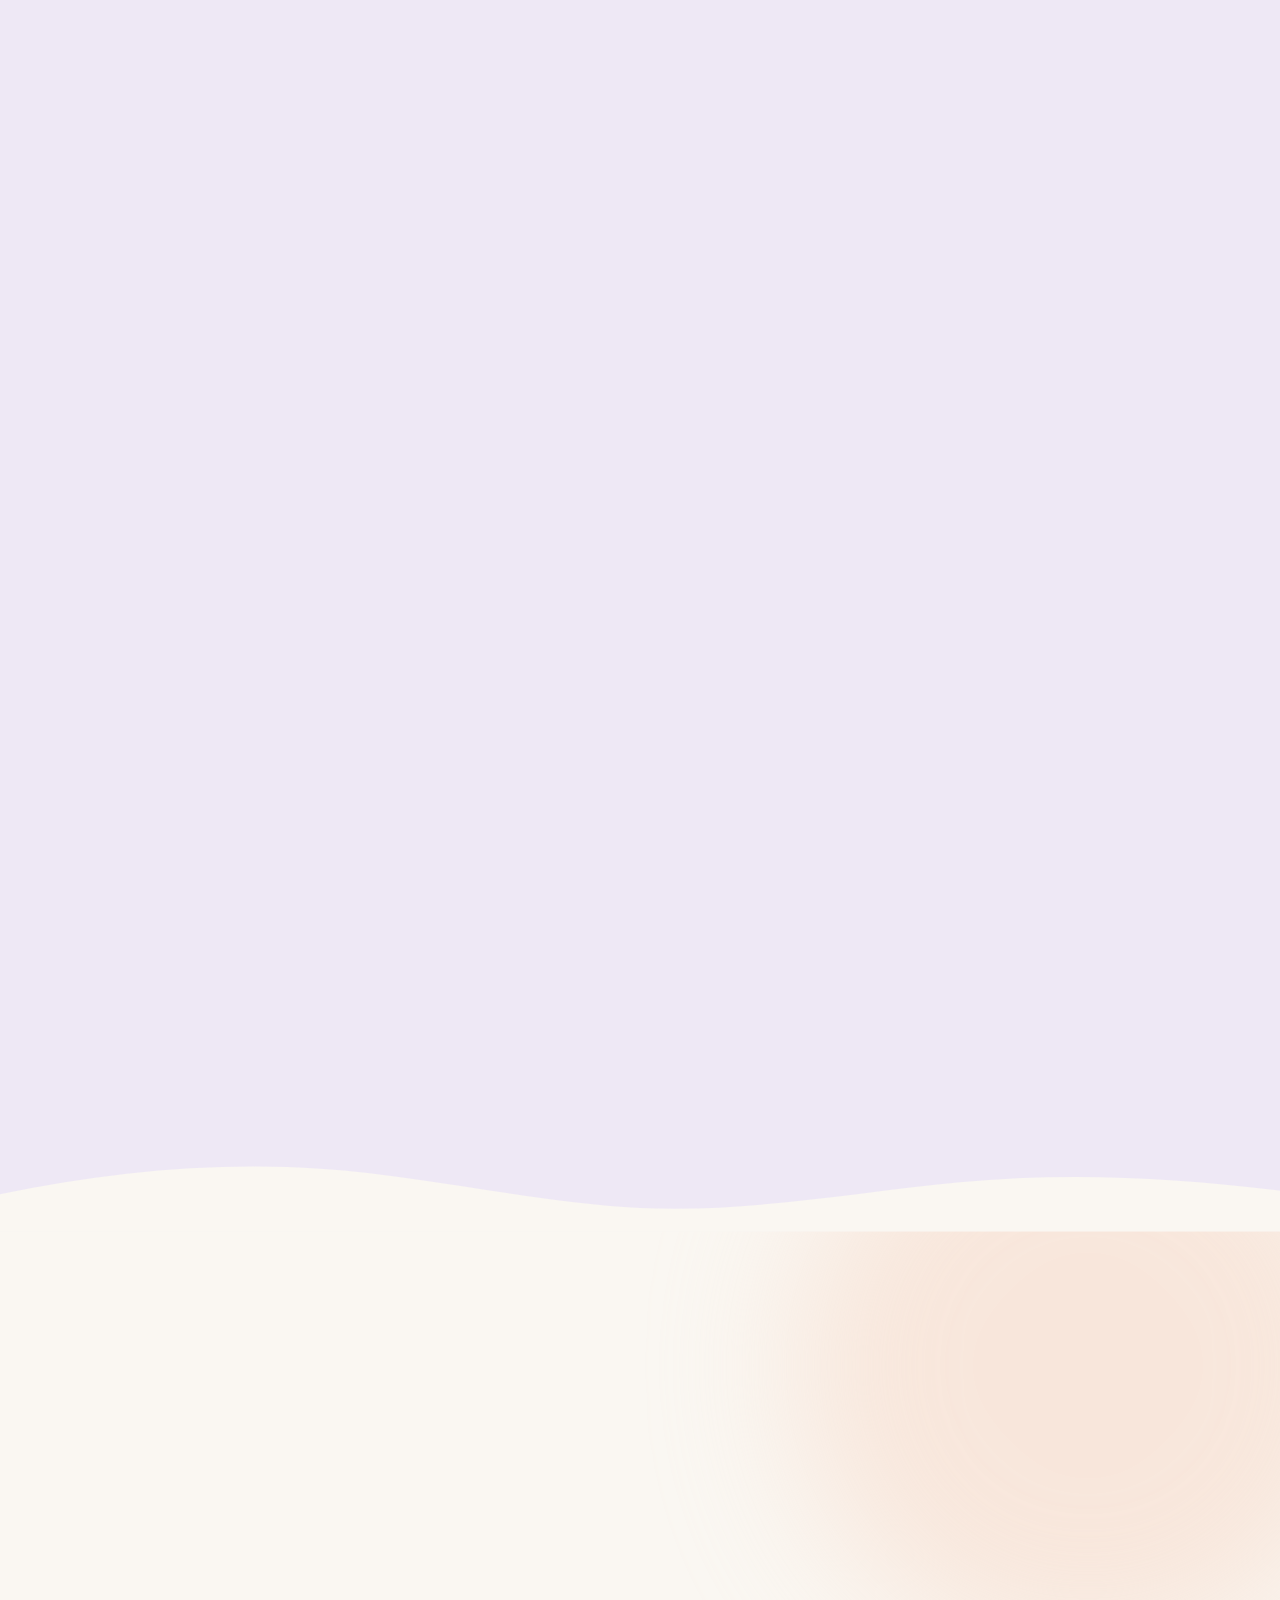
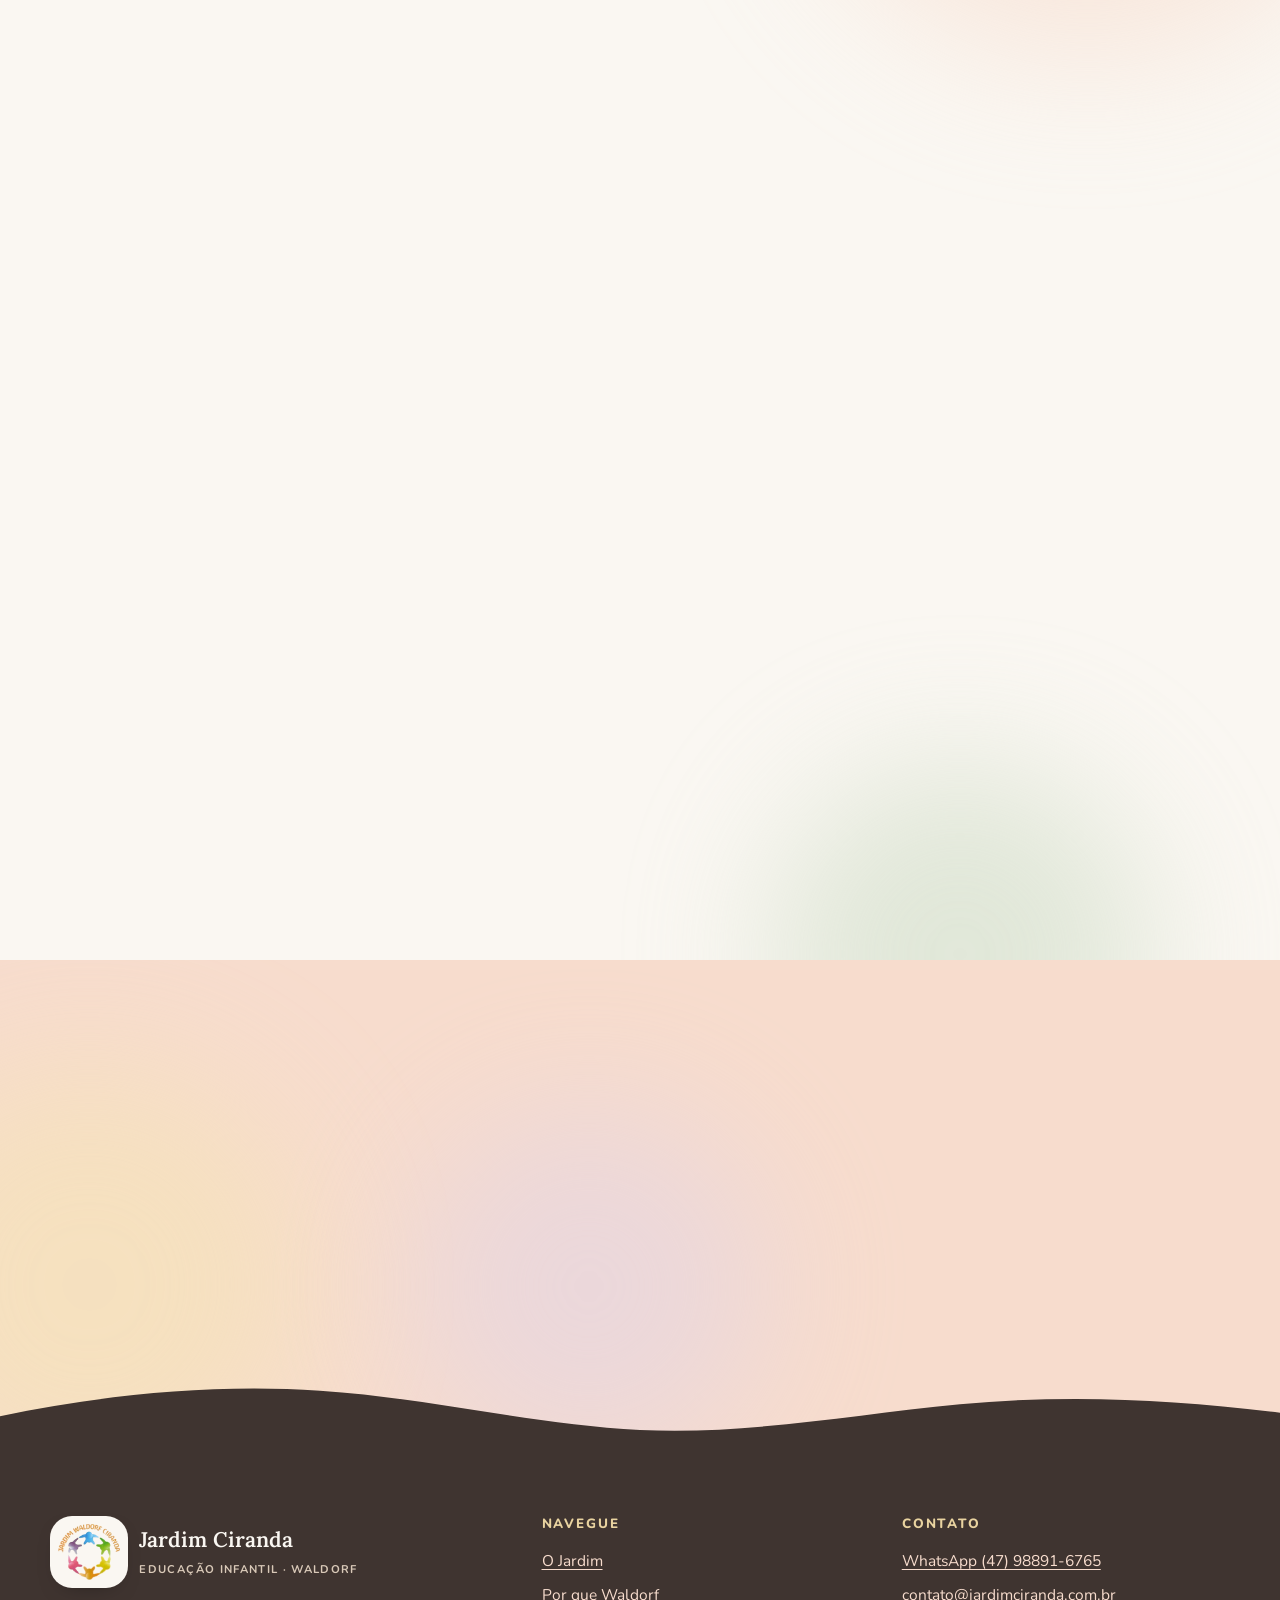
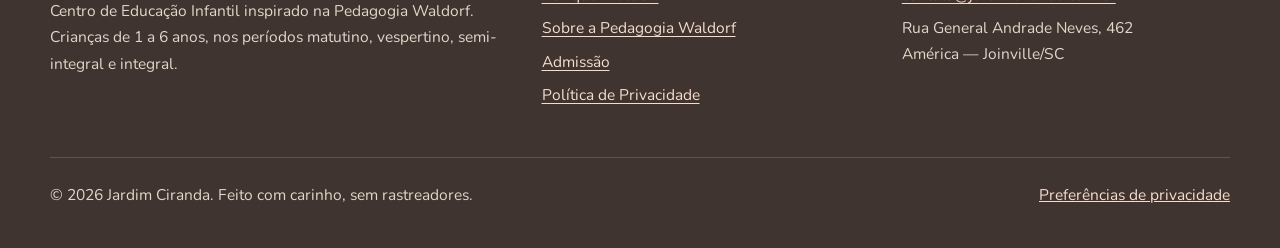
==== commit adf67652: "refactor: revert photo gallery to use AI-generated images without child faces" ====
--- a/index.html
+++ b/index.html
@@ -463,15 +463,13 @@
             lar.</p>
         </header>
 
-        <!-- Galeria: fotos reais da escola (tratadas: tons quentes, saturação suave; crianças só de costas)
-             + imagens do site antigo e geradas por IA apenas onde ainda não há foto real equivalente.
-             Ordem/tamanhos pensados para preencher a grade de 4 e de 2 colunas sem buracos. -->
+        <!-- Galeria: imagens sem rostos geradas por IA (mãos, costas, materiais e infância) -->
         <div class="gallery">
           <figure class="tall wide reveal">
-            <img src="assets/img/caminhada-entre-arvores-1280.webp"
-              srcset="assets/img/caminhada-entre-arvores-640.webp 640w, assets/img/caminhada-entre-arvores-1280.webp 1280w"
-              sizes="(max-width: 860px) 92vw, 580px" width="1280" height="880"
-              alt="Professora conduz uma fila de crianças, vistas de costas e de botas de chuva, segurando uma corda entre as árvores do jardim"
+            <img src="assets/img/caminho-no-jardim-1280.webp"
+              srcset="assets/img/caminho-no-jardim-640.webp 640w, assets/img/caminho-no-jardim-1280.webp 1280w"
+              sizes="(max-width: 860px) 92vw, 580px" width="1280" height="714"
+              alt="Três crianças de costas, de mãos dadas, caminhando descalças por uma trilha de grama em direção a uma grande mangueira ao entardecer"
               loading="lazy" decoding="async">
           </figure>
           <figure class="reveal d1">
@@ -482,11 +480,11 @@
               loading="lazy" decoding="async">
           </figure>
           <figure class="tall reveal d2">
-            <img src="assets/img/caminho-do-jardim-640.webp"
-              srcset="assets/img/caminho-do-jardim-640.webp 640w, assets/img/caminho-do-jardim-1280.webp 960w"
-              sizes="(max-width: 860px) 46vw, 280px" width="960" height="1100"
-              alt="Duas crianças, de costas, caminhando por uma trilha de pedras entre a grama e arbustos floridos"
-              loading="lazy" decoding="async">
+            <img src="assets/img/horta-colheita-640.webp"
+              srcset="assets/img/horta-colheita-640.webp 640w, assets/img/horta-colheita-1280.webp 1200w"
+              sizes="(max-width: 860px) 46vw, 280px" width="1200" height="896"
+              alt="Mãos pequenas sujas de terra segurando cenouras e alface recém-colhidas na horta" loading="lazy"
+              decoding="async">
           </figure>
           <figure class="reveal d1">
             <img src="assets/img/mesa-da-epoca-640.webp"
@@ -495,52 +493,25 @@
               alt="Mesa da época com sedas em tons pêssego e sálvia, pinhas, folhas de outono, pedras, vela de cera e gnomos de feltro"
               loading="lazy" decoding="async">
           </figure>
-          <figure class="tall reveal">
-            <img src="assets/img/canteiro-de-folhagens-640.webp"
-              srcset="assets/img/canteiro-de-folhagens-640.webp 640w, assets/img/canteiro-de-folhagens-1280.webp 690w"
-              sizes="(max-width: 860px) 46vw, 280px" width="690" height="1024"
-              alt="Canteiro de folhagens tropicais, helicônias e cordilines junto a um muro terracota, contornado por pedras ao longo de um caminho de lajotas"
-              loading="lazy" decoding="async">
-          </figure>
-          <figure class="wide reveal d1">
-            <img src="assets/img/desenho-no-muro-640.webp"
-              srcset="assets/img/desenho-no-muro-640.webp 640w, assets/img/desenho-no-muro-1280.webp 1280w"
-              sizes="(max-width: 860px) 92vw, 580px" width="1280" height="880"
-              alt="Três crianças de costas, junto a um banco de madeira, desenhando no muro à sombra das árvores"
-              loading="lazy" decoding="async">
-          </figure>
-          <figure class="tall reveal d2">
-            <img src="assets/img/pintura-com-terra-640.webp"
-              srcset="assets/img/pintura-com-terra-640.webp 640w, assets/img/pintura-com-terra-1280.webp 1200w"
-              sizes="(max-width: 860px) 46vw, 280px" width="1200" height="1480"
-              alt="Criança de costas pintando um muro com tinta de terra avermelhada, ao lado de um balde de tinta"
-              loading="lazy" decoding="async">
+          <figure class="wide reveal">
+            <img src="assets/img/maos-amassando-pao-640.webp"
+              srcset="assets/img/maos-amassando-pao-640.webp 640w, assets/img/maos-amassando-pao-1280.webp 1200w"
+              sizes="(max-width: 860px) 92vw, 580px" width="1200" height="700"
+              alt="Mãos de criança amassando pão integral sobre mesa de madeira polvilhada de farinha" loading="lazy"
+              decoding="async">
           </figure>
           <figure class="reveal d1">
-            <img src="assets/img/jardim-familias-plantando-640.webp"
-              srcset="assets/img/jardim-familias-plantando-640.webp 640w, assets/img/jardim-familias-plantando-1280.webp 1280w"
-              sizes="(max-width: 860px) 46vw, 280px" width="1280" height="851"
-              alt="Pais, em mutirão, plantando uma muda de árvore no jardim da escola com as mãos na terra"
+            <img src="assets/img/pintura-aquarela-640.webp"
+              srcset="assets/img/pintura-aquarela-640.webp 640w, assets/img/pintura-aquarela-1280.webp 1200w"
+              sizes="(max-width: 860px) 46vw, 280px" width="1200" height="896"
+              alt="Pintura em aquarela molhado sobre molhado com tons suaves de amarelo, rosa e azul"
               loading="lazy" decoding="async">
           </figure>
           <figure class="reveal d2">
-            <img class="img-top" src="assets/img/criancas-varrendo-deck-640.webp"
-              width="410" height="619"
-              alt="Duas crianças descalças, vistas do peito para baixo, varrendo o deck de madeira com uma vassourinha colorida, junto a um vaso com mudas"
-              loading="lazy" decoding="async">
-          </figure>
-          <figure class="wide reveal">
-            <img src="assets/img/festa-das-tochas-640.webp"
-              srcset="assets/img/festa-das-tochas-640.webp 640w, assets/img/festa-das-tochas-1280.webp 768w"
-              sizes="(max-width: 860px) 92vw, 580px" width="768" height="310"
-              alt="Tochas acesas erguidas em roda ao entardecer, durante uma festa da escola, com céu nublado e a lua ao fundo"
-              loading="lazy" decoding="async">
-          </figure>
-          <figure class="wide reveal d1">
-            <img src="assets/img/parque-de-madeira-640.webp"
-              srcset="assets/img/parque-de-madeira-640.webp 640w, assets/img/parque-de-madeira-1280.webp 1200w"
-              sizes="(max-width: 860px) 92vw, 580px" width="1200" height="900"
-              alt="Gramado com escada de troncos, estrutura de madeira para escalar e uma muda de árvore recém-plantada"
+            <img src="assets/img/maos-tecendo-la-640.webp"
+              srcset="assets/img/maos-tecendo-la-640.webp 640w, assets/img/maos-tecendo-la-1280.webp 1200w"
+              sizes="(max-width: 860px) 46vw, 280px" width="1200" height="896"
+              alt="Mãos de criança tricotando com os dedos fios de lã natural creme e rosa, ao lado de um cesto de novelos"
               loading="lazy" decoding="async">
           </figure>
         </div>
